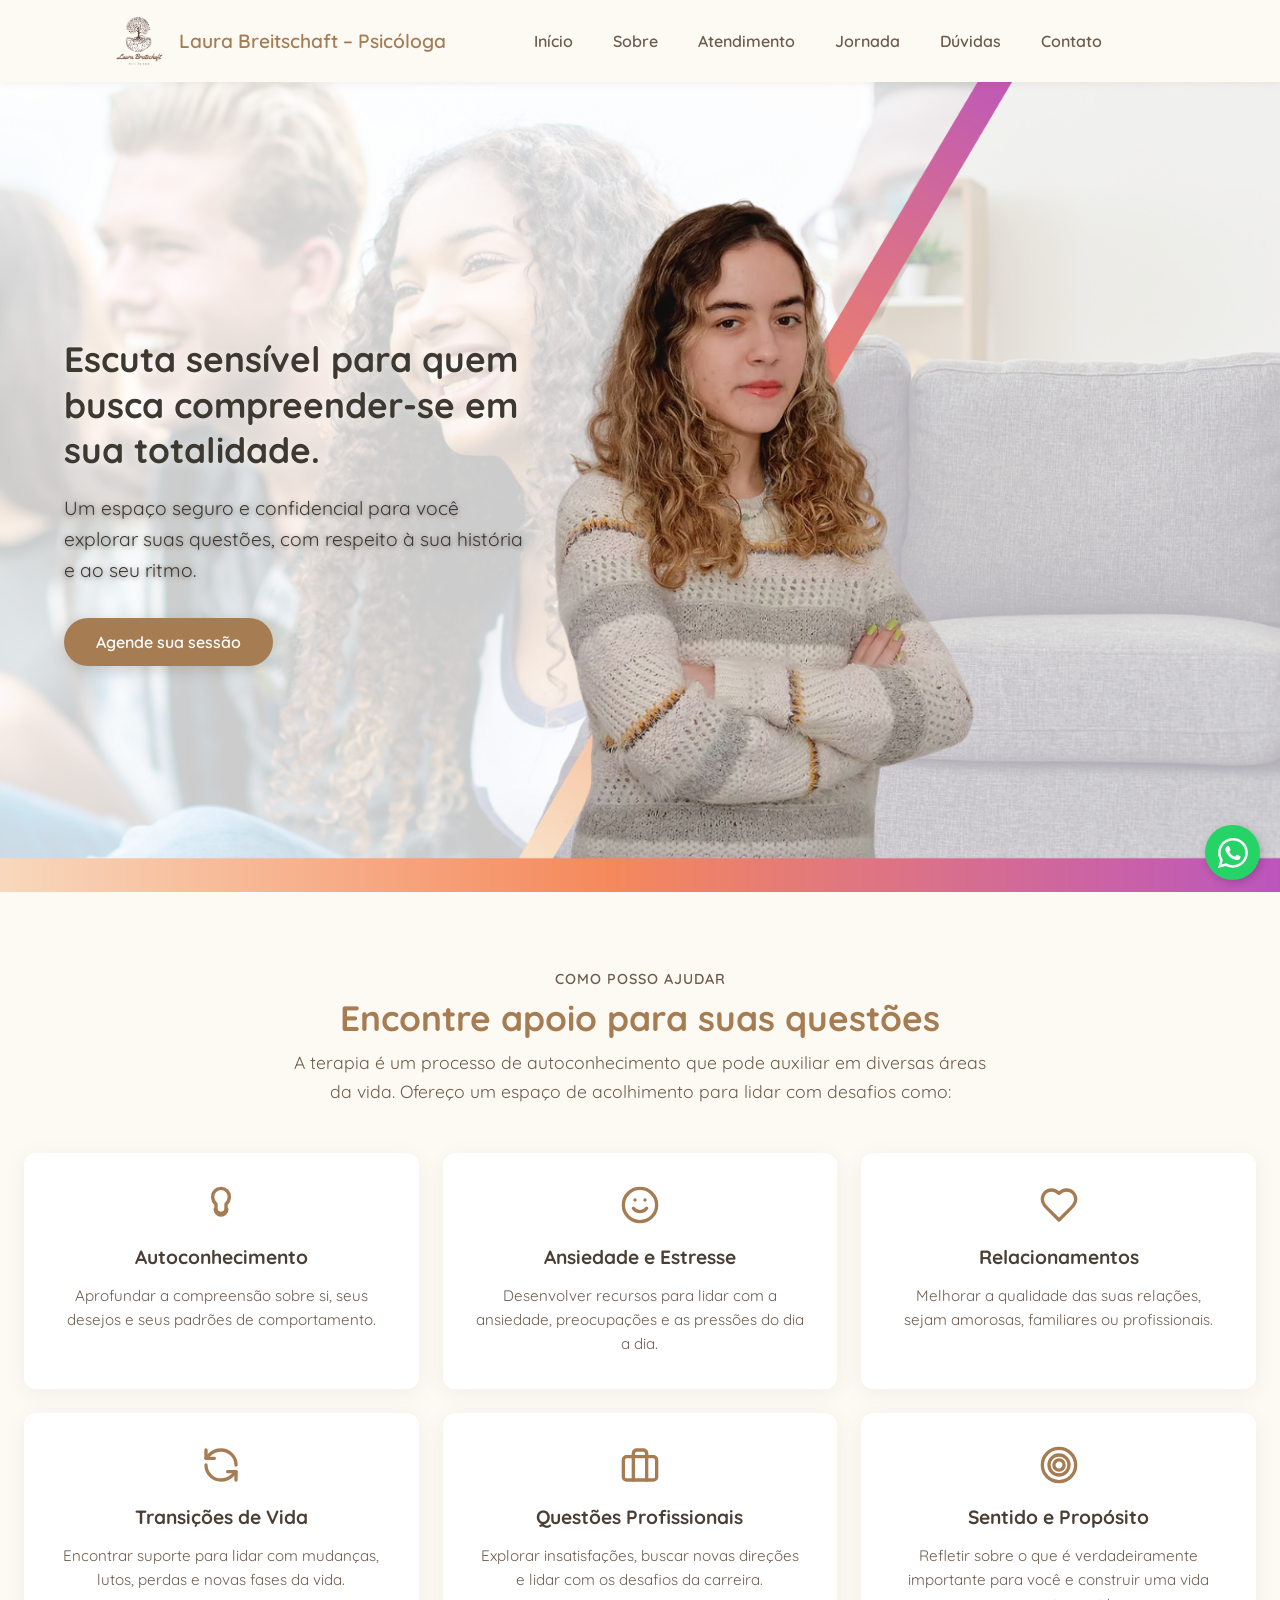
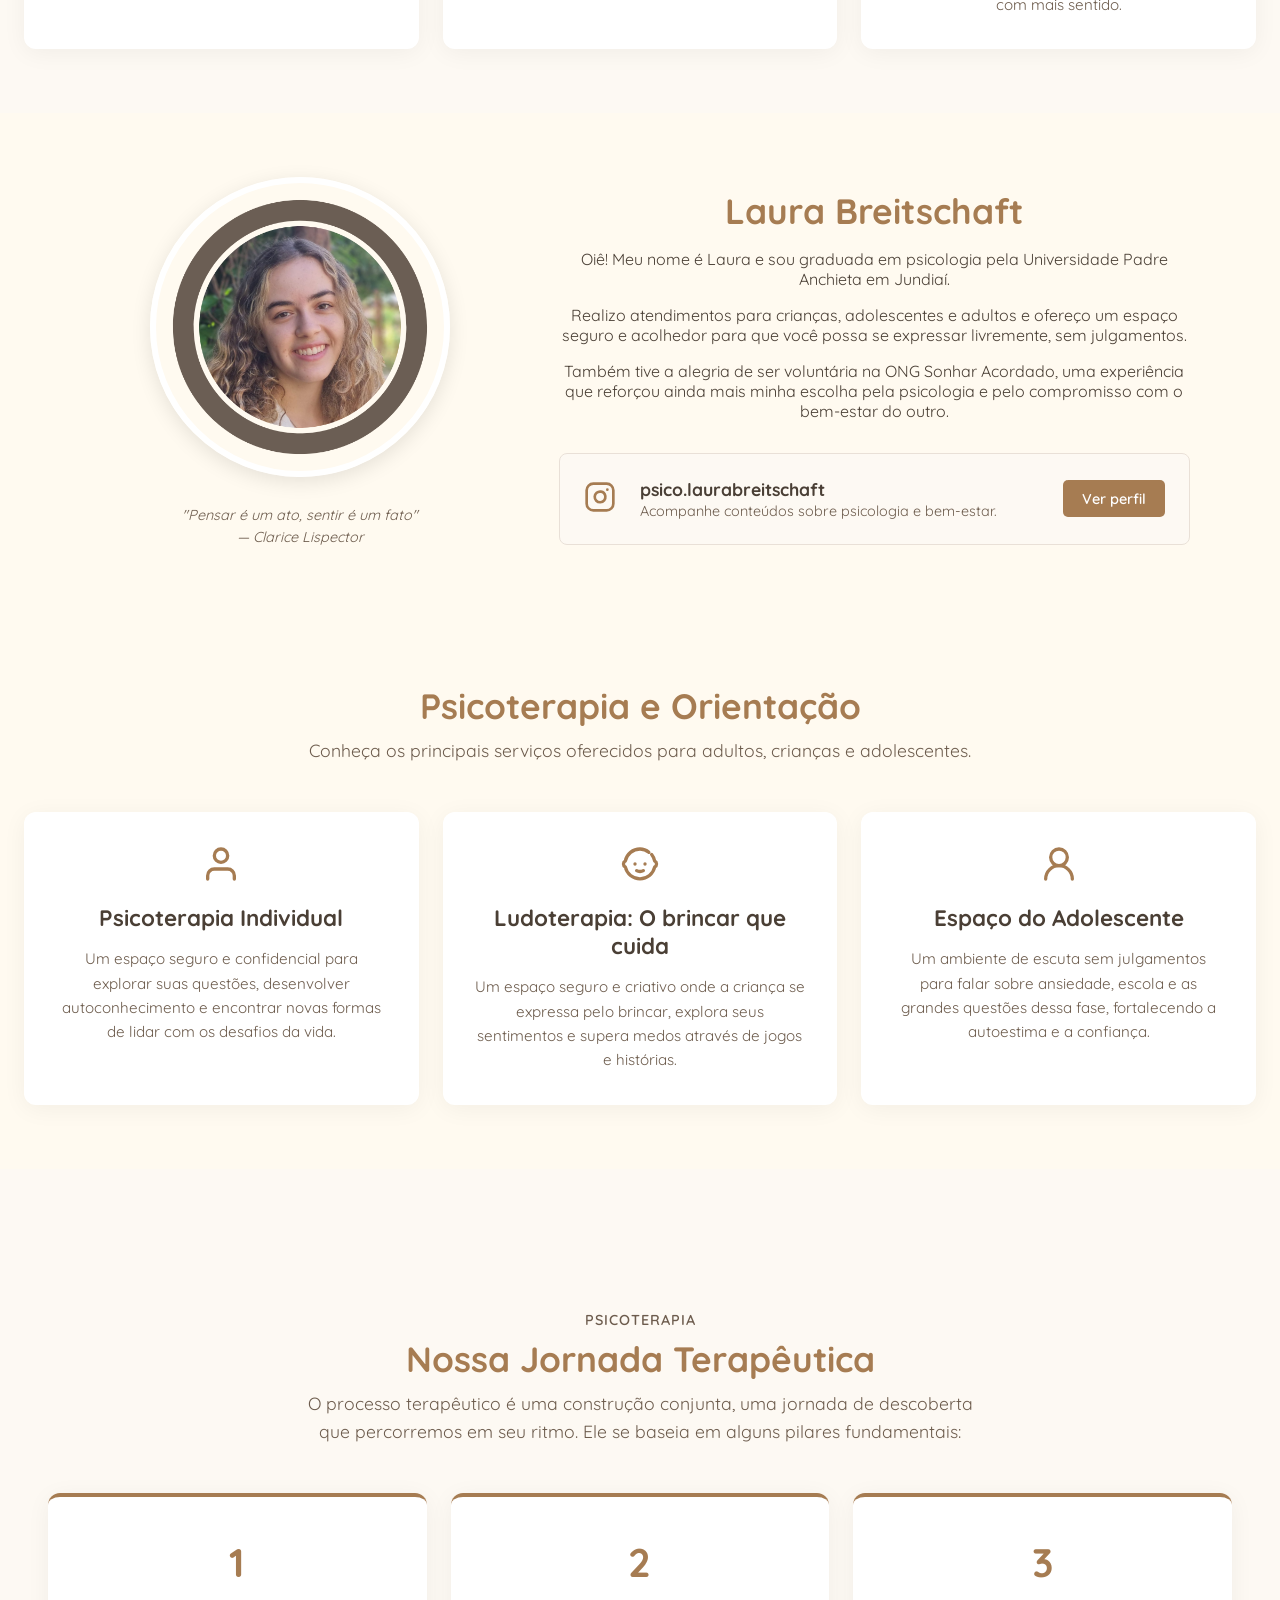
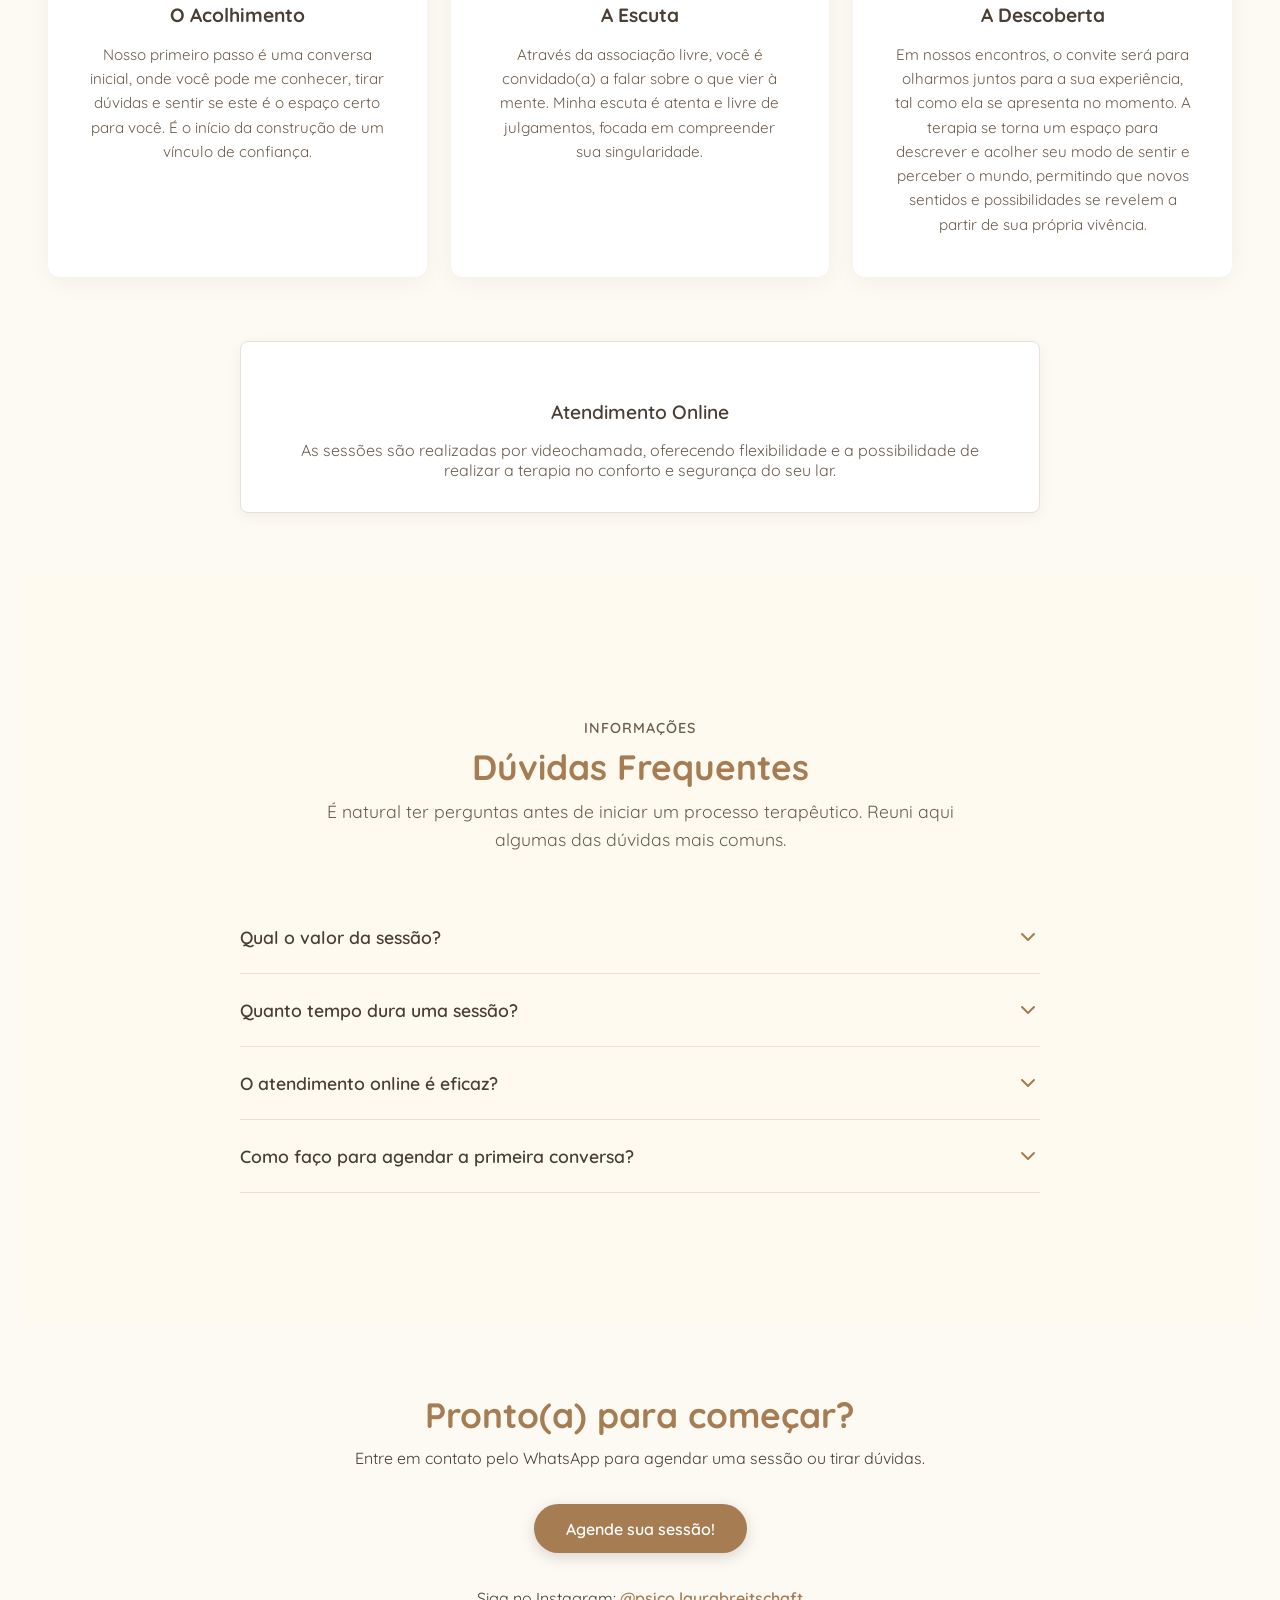
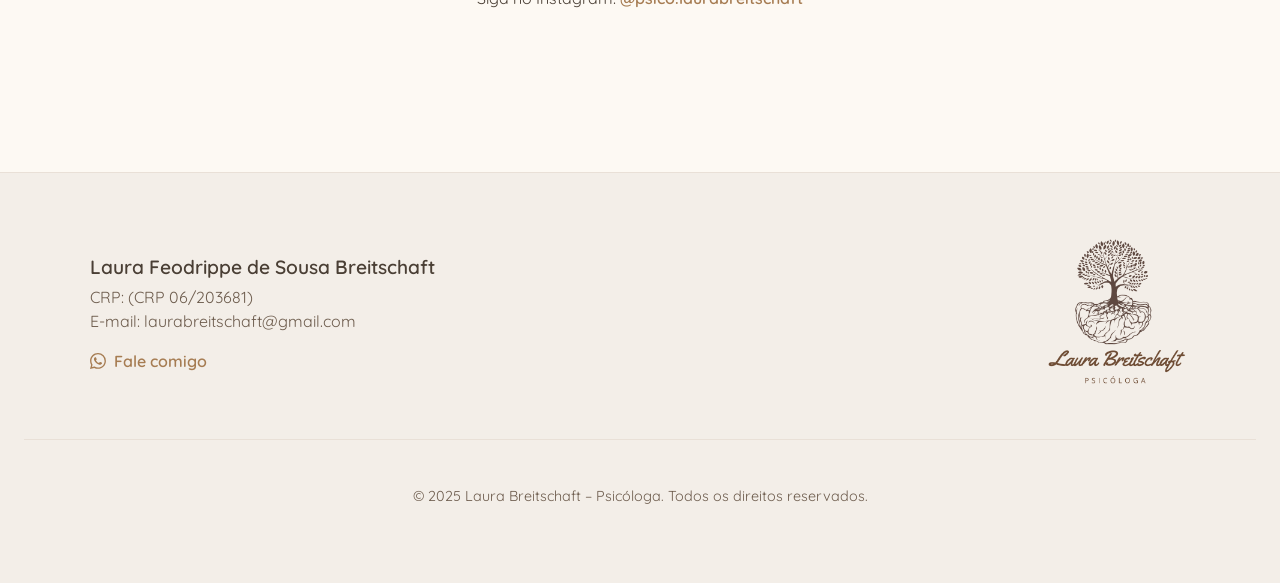
==== index.html @ ac271dca "Update index.html" ====
<!DOCTYPE html>
<html lang="pt-BR">
<head>
    <meta charset="UTF-8" />
    <meta name="viewport" content="width=device-width, initial-scale=1.0" />
    <title>Laura Breitschaft - Psicóloga</title>
    <link rel="stylesheet" href="style.css" />
    <link href="https://fonts.googleapis.com/css2?family=Quicksand:wght@400;600&display=swap" rel="stylesheet">
    <link href="https://unpkg.com/aos@2.3.1/dist/aos.css" rel="stylesheet">
    <meta name="description" content="Psicóloga Laura Breitschaft. Psicoterapia online com abordagem fenomenológica para autoconhecimento, ansiedade e relacionamentos. Agende sua sessão.">
    <title>Laura Breitschaft - Psicóloga</title>
    </head>
</head>
<body>
<header>
    <nav class="navbar">
        <a href="#inicio" class="logo">
            <img src="img/logo-rodape.png" alt="Logo Laura Breitschaft Psicóloga">
            <span>Laura Breitschaft – Psicóloga</span>
        </a>
        
        <ul class="nav-links">
            <li><a href="#inicio">Início</a></li>
            <li><a href="#sobre">Sobre</a></li>
            <li><a href="#atendimento">Atendimento</a></li>
            <li><a href="#jornada">Jornada</a></li>
            <li><a href="#faq">Dúvidas</a></li>
            <li><a href="#contato">Contato</a></li>
        </ul>

        <button class="menu-hamburger">
            <span></span>
            <span></span>
            <span></span>
        </button>
    </nav>
</header>

    <main>
 <section id="inicio" class="hero">
    <div class="hero-image-container">
        <div class="hero-image-background">
            <img src="img/back.png" alt="Sombra da foto de Laura Breitschaft">
        </div>
        <div class="hero-image-foreground">
            <img src="img/lauram.png" alt="Foto de perfil de Laura Breitschaft, psicóloga">
        </div>
    </div>

    <div class="hero-content">
    <h1 data-aos="fade-up" data-aos-delay="300">Escuta sensível para quem busca compreender-se em sua totalidade.</h1>
    <p data-aos="fade-up" data-aos-delay="500">Um espaço seguro e confidencial para você explorar suas questões, com respeito à sua história e ao seu ritmo.</p>
    <a href="https://wa.me/5511948906433" target="_blank" class="btn-whatsapp" data-aos="fade-up" data-aos-delay="700">Agende sua sessão</a>
</div>
</section>



      

        <section id="ajuda" class="ajuda-section">
    <div class="servicos-container">
        <div class="section-header">
            <h3 class="jornada-pre-titulo">COMO POSSO AJUDAR</h3>
            <h2 class="section-headline">Encontre apoio para suas questões</h2>
            <p class="section-subtitle">A terapia é um processo de autoconhecimento que pode auxiliar em diversas áreas da vida. Ofereço um espaço de acolhimento para lidar com desafios como:</p>
        </div>

        <div class="ajuda-grid">
            <div class="ajuda-card" data-aos="fade-up" data-aos-delay="100">
                <div class="card-icon">
                    <svg xmlns="http://www.w3.org/2000/svg" width="24" height="24" viewBox="0 0 24 24" fill="none" stroke="currentColor" stroke-width="2" stroke-linecap="round" stroke-linejoin="round"><path d="M12 2a5 5 0 0 0-5 5c0 1.8.8 3.4 2 4.4V14a3 3 0 0 0 6 0v-2.6c1.2-1 2-2.6 2-4.4a5 5 0 0 0-5-5z"/><path d="M8.5 14.5a3.5 3.5 0 0 0 7 0"/></svg>
                </div>
                <h3>Autoconhecimento</h3>
                <p>Aprofundar a compreensão sobre si, seus desejos e seus padrões de comportamento.</p>
            </div>

            <div class="ajuda-card" data-aos="fade-up" data-aos-delay="200">
                <div class="card-icon">
                     <svg xmlns="http://www.w3.org/2000/svg" width="24" height="24" viewBox="0 0 24 24" fill="none" stroke="currentColor" stroke-width="2" stroke-linecap="round" stroke-linejoin="round"><circle cx="12" cy="12" r="10"/><path d="M8 14s1.5 2 4 2 4-2 4-2"/><path d="M9 9h.01"/><path d="M15 9h.01"/></svg>
                </div>
                <h3>Ansiedade e Estresse</h3>
                <p>Desenvolver recursos para lidar com a ansiedade, preocupações e as pressões do dia a dia.</p>
            </div>

            <div class="ajuda-card" data-aos="fade-up" data-aos-delay="300">
                <div class="card-icon">
                     <svg xmlns="http://www.w3.org/2000/svg" width="24" height="24" viewBox="0 0 24 24" fill="none" stroke="currentColor" stroke-width="2" stroke-linecap="round" stroke-linejoin="round"><path d="M19 14c1.49-1.46 3-3.21 3-5.5A5.5 5.5 0 0 0 16.5 3c-1.76 0-3 .5-4.5 2-1.5-1.5-2.74-2-4.5-2A5.5 5.5 0 0 0 2 8.5c0 2.3 1.5 4.05 3 5.5l7 7Z"/></svg>
                </div>
                <h3>Relacionamentos</h3>
                <p>Melhorar a qualidade das suas relações, sejam amorosas, familiares ou profissionais.</p>
            </div>

            <div class="ajuda-card" data-aos="fade-up" data-aos-delay="300">
                <div class="card-icon">
                    <svg xmlns="http://www.w3.org/2000/svg" width="24" height="24" viewBox="0 0 24 24" fill="none" stroke="currentColor" stroke-width="2" stroke-linecap="round" stroke-linejoin="round"><path d="M21 12a9 9 0 0 0-9-9 9.75 9.75 0 0 0-6.74 2.74L3 8"/><path d="M3 3v5h5"/><path d="M3 12a9 9 0 0 0 9 9 9.75 9.75 0 0 0 6.74-2.74L21 16"/><path d="M21 21v-5h-5"/></svg>
                </div>
                <h3>Transições de Vida</h3>
                <p>Encontrar suporte para lidar com mudanças, lutos, perdas e novas fases da vida.</p>
            </div>

            <div class="ajuda-card" data-aos="fade-up" data-aos-delay="300">
                <div class="card-icon">
                     <svg xmlns="http://www.w3.org/2000/svg" width="24" height="24" viewBox="0 0 24 24" fill="none" stroke="currentColor" stroke-width="2" stroke-linecap="round" stroke-linejoin="round"><rect x="2" y="7" width="20" height="14" rx="2" ry="2"/><path d="M16 21V5a2 2 0 0 0-2-2h-4a2 2 0 0 0-2 2v16"/></svg>
                </div>
                <h3>Questões Profissionais</h3>
                <p>Explorar insatisfações, buscar novas direções e lidar com os desafios da carreira.</p>
            </div>

            <div class="ajuda-card" data-aos="fade-up" data-aos-delay="300">
                <div class="card-icon">
                     <svg xmlns="http://www.w3.org/2000/svg" width="24" height="24" viewBox="0 0 24 24" fill="none" stroke="currentColor" stroke-width="2" stroke-linecap="round" stroke-linejoin="round"><path d="M9.88 9.88a3 3 0 1 0 4.24 4.24"/><path d="M14.12 14.12a3 3 0 1 0-4.24-4.24"/><path d="M12 18a6 6 0 1 0 0-12 6 6 0 0 0 0 12z"/><path d="M12 22A10 10 0 1 0 12 2a10 10 0 0 0 0 20z"/></svg>
                </div>
                <h3>Sentido e Propósito</h3>
                <p>Refletir sobre o que é verdadeiramente importante para você e construir uma vida com mais sentido.</p>
            </div>
        </div>
    </div>
</section>

        <section id="sobre" class="sobre-section">
            <div class="sobre-container" data-aos="fade-right">
                <div class="sobre-imagem">
                    <figure>
                        <img src="img/sobre.png" alt="Foto de perfil de Laura Breitschaft, psicóloga">
                        <figcaption>"Pensar é um ato, sentir é um fato"<br>— Clarice Lispector</figcaption>
                    </figure>
                </div>
                <div class="sobre-texto" data-aos="fade-left">
                    <h2 >Laura Breitschaft</h2>
                    <p>Oiê! Meu nome é Laura e sou graduada em psicologia pela Universidade Padre Anchieta em Jundiaí.</p>
                    <p>Realizo atendimentos para crianças, adolescentes e adultos e ofereço um espaço seguro e acolhedor para que você possa se expressar livremente, sem julgamentos.</p>
                    <p>Também tive a alegria de ser voluntária na ONG Sonhar Acordado, uma experiência que reforçou ainda mais minha escolha pela psicologia e pelo compromisso com o bem-estar do outro.</p>
                    <div class="instagram-box">
                        <div class="instagram-icon">
                            <svg xmlns="http://www.w3.org/2000/svg" width="32" height="32" viewBox="0 0 24 24" fill="none" stroke="currentColor" stroke-width="2" stroke-linecap="round" stroke-linejoin="round"><rect x="2" y="2" width="20" height="20" rx="5" ry="5"></rect><path d="M16 11.37A4 4 0 1 1 12.63 8 4 4 0 0 1 16 11.37z"></path><line x1="17.5" y1="6.5" x2="17.51" y2="6.5"></line></svg>
                        </div>
                        <div class="instagram-content">
                            <strong>psico.laurabreitschaft</strong>
                            <span>Acompanhe conteúdos sobre psicologia e bem-estar.</span>
                        </div>
                        <a href="https://www.instagram.com/psico.laurabreitschaft/" target="_blank" class="instagram-button">Ver perfil</a>
                    </div>
                </div>
            </div>
        </section>

  <section id="atendimento" class="servicos-section">
            <div class="servicos-container">
                <div class="section-header">
                    <h2>Psicoterapia e Orientação</h2>
                    <p class="section-subtitle">Conheça os principais serviços oferecidos para adultos, crianças e adolescentes.</p>
                </div>
                <div class="servicos-grid">
                    <div class="servico-card" data-aos="fade-up" data-aos-delay="300">
                        <div class="card-icon" data-aos="fade-up" data-aos-delay="100"><svg xmlns="http://www.w3.org/2000/svg" width="24" height="24" viewBox="0 0 24 24" fill="none" stroke="currentColor" stroke-width="2" stroke-linecap="round" stroke-linejoin="round"><path d="M20 21v-2a4 4 0 0 0-4-4H8a4 4 0 0 0-4 4v2"></path><circle cx="12" cy="7" r="4"></circle></svg></div>
                        <h3>Psicoterapia Individual</h3>
                        <p>Um espaço seguro e confidencial para explorar suas questões, desenvolver autoconhecimento e encontrar novas formas de lidar com os desafios da vida.</p>
                    </div>
                    <div class="servico-card" data-aos="fade-up" data-aos-delay="300">
                        <div class="card-icon" data-aos="fade-up" data-aos-delay="100"><svg xmlns="http://www.w3.org/2000/svg" width="24" height="24" viewBox="0 0 24 24" fill="none" stroke="currentColor" stroke-width="2" stroke-linecap="round" stroke-linejoin="round"><path d="M9 12h.01"/><path d="M15 12h.01"/><path d="M10 16c.5.3 1.2.5 2 .5s1.5-.2 2-.5"/><path d="M19 6.3a9 9 0 0 1 1.8 3.9 2 2 0 0 1 0 3.6 9 9 0 0 1-17.6 0 2 2 0 0 1 0-3.6A9 9 0 0 1 12 3c2 0 3.8.7 5.3 2"/></svg></div>
                        <h3>Ludoterapia: O brincar que cuida</h3>
                        <p>Um espaço seguro e criativo onde a criança se expressa pelo brincar, explora seus sentimentos e supera medos através de jogos e histórias.</p>
                    </div>
                    <div class="servico-card" data-aos="fade-up" data-aos-delay="300">
                        <div class="card-icon" data-aos="fade-up" data-aos-delay="100"><svg xmlns="http://www.w3.org/2000/svg" width="24" height="24" viewBox="0 0 24 24" fill="none" stroke="currentColor" stroke-width="2" stroke-linecap="round" stroke-linejoin="round"><circle cx="12" cy="8" r="5"/><path d="M20 21a8 8 0 0 0-16 0"/></svg></div>
                        <h3>Espaço do Adolescente</h3>
                        <p>Um ambiente de escuta sem julgamentos para falar sobre ansiedade, escola e as grandes questões dessa fase, fortalecendo a autoestima e a confiança.</p>
                    </div>
                </div>
            </div>
        </section>

        <section id="jornada" class="jornada-section">
            <div class="servicos-container">
                <div class="section-header">
                    <h3 class="jornada-pre-titulo">PSICOTERAPIA</h3>
                    <h2 class="section-headline">Nossa Jornada Terapêutica</h2>
                    <p class="section-subtitle">O processo terapêutico é uma construção conjunta, uma jornada de descoberta que percorremos em seu ritmo. Ele se baseia em alguns pilares fundamentais:</p>
                </div>
                <div class="jornada-grid">
                    <div class="jornada-card" data-aos="fade-up" data-aos-delay="300">
                        <div class="jornada-numero" data-aos="fade-up" data-aos-delay="300">1</div>
                        <h3>O Acolhimento</h3>
                        <p>Nosso primeiro passo é uma conversa inicial, onde você pode me conhecer, tirar dúvidas e sentir se este é o espaço certo para você. É o início da construção de um vínculo de confiança.</p>
                    </div>
                    <div class="jornada-card" data-aos="fade-up" data-aos-delay="300">
                        <div class="jornada-numero" data-aos="fade-up" data-aos-delay="300">2</div>
                        <h3>A Escuta</h3>
                        <p>Através da associação livre, você é convidado(a) a falar sobre o que vier à mente. Minha escuta é atenta e livre de julgamentos, focada em compreender sua singularidade.</p>
                    </div>
                    <div class="jornada-card" data-aos="fade-up" data-aos-delay="300">
                        <div class="jornada-numero" data-aos="fade-up" data-aos-delay="300">3</div>
                        <h3>A Descoberta</h3>
                        <p>Em nossos encontros, o convite será para olharmos juntos para a sua experiência, tal como ela se apresenta no momento. A terapia se torna um espaço para descrever e acolher seu modo de sentir e perceber o mundo, permitindo que novos sentidos e possibilidades se revelem a partir de sua própria vivência.</p>
                    </div>
                </div>
                <div class="atendimento-online-box" data-aos="fade-up" data-aos-delay="300">
                    <h4>Atendimento Online</h4>
                    <p>As sessões são realizadas por videochamada, oferecendo flexibilidade e a possibilidade de realizar a terapia no conforto e segurança do seu lar.</p>
                </div>
            </div>

        <section id="faq" class="faq-section">
    <div class="servicos-container">
        <div class="section-header">
            <h3 class="jornada-pre-titulo">INFORMAÇÕES</h3>
            <h2 class="section-headline">Dúvidas Frequentes</h2>
            <p class="section-subtitle">É natural ter perguntas antes de iniciar um processo terapêutico. Reuni aqui algumas das dúvidas mais comuns.</p>
        </div>

        <div class="faq-container">
            <div class="faq-item">
                <button class="faq-question">
                    <span>Qual o valor da sessão?</span>
                    <svg class="faq-arrow" xmlns="http://www.w3.org/2000/svg" width="24" height="24" viewBox="0 0 24 24" fill="none" stroke="currentColor" stroke-width="2" stroke-linecap="round" stroke-linejoin="round"><polyline points="6 9 12 15 18 9"></polyline></svg>
                </button>
                <div class="faq-answer">
                    <p>O valor da sessão é informado durante nosso primeiro contato. Entre em contato para que eu possa entender sua necessidade e passar todas as informações detalhadas.</p>
                </div>
            </div>

            <div class="faq-item">
                <button class="faq-question">
                    <span>Quanto tempo dura uma sessão?</span>
                    <svg class="faq-arrow" xmlns="http://www.w3.org/2000/svg" width="24" height="24" viewBox="0 0 24 24" fill="none" stroke="currentColor" stroke-width="2" stroke-linecap="round" stroke-linejoin="round"><polyline points="6 9 12 15 18 9"></polyline></svg>
                </button>
                <div class="faq-answer">
                    <p>Cada sessão tem a duração de 50 minutos e, geralmente, ocorrem uma vez por semana em dia e horário a serem combinados previamente.</p>
                </div>
            </div>

            <div class="faq-item">
                <button class="faq-question">
                    <span>O atendimento online é eficaz?</span>
                    <svg class="faq-arrow" xmlns="http://www.w3.org/2000/svg" width="24" height="24" viewBox="0 0 24 24" fill="none" stroke="currentColor" stroke-width="2" stroke-linecap="round" stroke-linejoin="round"><polyline points="6 9 12 15 18 9"></polyline></svg>
                </button>
                <div class="faq-answer">
                    <p>Sim! Diversos estudos e a prática clínica demonstram que a terapia online tem a mesma eficácia da terapia presencial, oferecendo a mesma qualidade de acolhimento e profundidade no tratamento, com o benefício da flexibilidade e conforto.</p>
                </div>
            </div>

            <div class="faq-item">
                <button class="faq-question">
                    <span>Como faço para agendar a primeira conversa?</span>
                    <svg class="faq-arrow" xmlns="http://www.w3.org/2000/svg" width="24" height="24" viewBox="0 0 24 24" fill="none" stroke="currentColor" stroke-width="2" stroke-linecap="round" stroke-linejoin="round"><polyline points="6 9 12 15 18 9"></polyline></svg>
                </button>
                <div class="faq-answer">
                    <p>Você pode me enviar uma mensagem pelo WhatsApp clicando em qualquer um dos botões de agendamento espalhados pelo site. Será um prazer conversar com você!</p>
                </div>
            </div>
        </div>
    </div>
</section>

        <section id="contato" class="contato-section">
            <h2>Pronto(a) para começar?</h2>
            <p>Entre em contato pelo WhatsApp para agendar uma sessão ou tirar dúvidas.</p>
            <a class="btn-whatsapp" href="https://wa.me/5511948906433" target="_blank">Agende sua sessão!</a>
            <p class="social-link">Siga no Instagram: <a href="https://www.instagram.com/psico.laurabreitschaft/" target="_blank">@psico.laurabreitschaft</a></p>
        </section>
    </main>

    <footer>
    <div class="footer-container">
        <div class="footer-contato">
            <p class="footer-nome">Laura Feodrippe de Sousa Breitschaft</p>
            <p class="footer-info">CRP: (CRP 06/203681)</p>
            <p class="footer-info">E-mail: <a href="mailto:laurabreitschaft@gmail.com">laurabreitschaft@gmail.com</a></p>
            <a href="https://wa.me/5511948906433" target="_blank" class="footer-whatsapp" aria-label="Fale conosco pelo WhatsApp">
                <svg xmlns="http://www.w3.org/2000/svg" width="1em" height="1em" viewBox="0 0 16 16" fill="currentColor">
    <path d="M13.601 2.326A7.854 7.854 0 0 0 7.994 0C3.627 0 .068 3.558.064 7.926c0 1.399.366 2.76 1.057 3.965L0 16l4.204-1.102a7.933 7.933 0 0 0 3.79.965h.004c4.368 0 7.926-3.558 7.93-7.93A7.898 7.898 0 0 0 13.6 2.326zM7.994 14.521a6.573 6.573 0 0 1-3.356-.92l-.24-.144-2.494.654.666-2.433-.156-.251a6.56 6.56 0 0 1-1.007-3.505c0-3.626 2.957-6.584 6.591-6.584a6.56 6.56 0 0 1 4.66 1.931 6.557 6.557 0 0 1 1.928 4.66c-.004 3.639-2.961 6.592-6.592 6.592zm3.615-4.934c-.197-.099-1.17-.578-1.353-.646-.182-.068-.315-.099-.445.099-.133.197-.513.646-.627.775-.114.133-.232.148-.43.05-.197-.1-.836-.308-1.592-.985-.59-.525-.985-1.175-1.103-1.372-.114-.198-.011-.304.088-.403.087-.088.197-.232.296-.346.1-.114.133-.198.198-.33.065-.134.034-.248-.015-.347-.05-.099-.445-1.076-.612-1.47-.16-.389-.323-.335-.445-.34-.114-.007-.247-.007-.38-.007a.729.729 0 0 0-.529.247c-.182.198-.691.677-.691 1.654 0 .977.71 1.916.81 2.049.098.133 1.394 2.132 3.383 2.992.47.205.84.326 1.129.418.475.152.904.129 1.246.08.38-.058 1.171-.48 1.338-.943.164-.464.164-.86.114-.943-.049-.084-.182-.133-.38-.232z"/>
</svg>
                <span>Fale comigo</span>
            </a>
        </div>
        <div class="footer-logo">
            <img src="img/logo-rodape.png" alt="Logo Laura Breitschaft Psicóloga">
        </div>
    </div>
    <div class="footer-copy">
        <p>&copy; 2025 Laura Breitschaft – Psicóloga. Todos os direitos reservados.</p>
    </div>
</footer>

    <a href="https://wa.me/5511948906433" class="whatsapp-float" target="_blank" aria-label="Fale conosco pelo WhatsApp">
         <svg xmlns="http://www.w3.org/2000/svg" width="1em" height="1em" viewBox="0 0 16 16" fill="currentColor">
    <path d="M13.601 2.326A7.854 7.854 0 0 0 7.994 0C3.627 0 .068 3.558.064 7.926c0 1.399.366 2.76 1.057 3.965L0 16l4.204-1.102a7.933 7.933 0 0 0 3.79.965h.004c4.368 0 7.926-3.558 7.93-7.93A7.898 7.898 0 0 0 13.6 2.326zM7.994 14.521a6.573 6.573 0 0 1-3.356-.92l-.24-.144-2.494.654.666-2.433-.156-.251a6.56 6.56 0 0 1-1.007-3.505c0-3.626 2.957-6.584 6.591-6.584a6.56 6.56 0 0 1 4.66 1.931 6.557 6.557 0 0 1 1.928 4.66c-.004 3.639-2.961 6.592-6.592 6.592zm3.615-4.934c-.197-.099-1.17-.578-1.353-.646-.182-.068-.315-.099-.445.099-.133.197-.513.646-.627.775-.114.133-.232.148-.43.05-.197-.1-.836-.308-1.592-.985-.59-.525-.985-1.175-1.103-1.372-.114-.198-.011-.304.088-.403.087-.088.197-.232.296-.346.1-.114.133-.198.198-.33.065-.134.034-.248-.015-.347-.05-.099-.445-1.076-.612-1.47-.16-.389-.323-.335-.445-.34-.114-.007-.247-.007-.38-.007a.729.729 0 0 0-.529.247c-.182.198-.691.677-.691 1.654 0 .977.71 1.916.81 2.049.098.133 1.394 2.132 3.383 2.992.47.205.84.326 1.129.418.475.152.904.129 1.246.08.38-.058 1.171-.48 1.338-.943.164-.464.164-.86.114-.943-.049-.084-.182-.133-.38-.232z"/>
</svg>
    </a>

    <a href="#inicio" id="back-to-top-btn" aria-label="Voltar ao topo">
    <svg xmlns="http://www.w3.org/2000/svg" width="24" height="24" viewBox="0 0 24 24" fill="none" stroke="currentColor" stroke-width="2" stroke-linecap="round" stroke-linejoin="round"><path d="m18 15-6-6-6 6"/></svg>
</a>

    <script src="https://unpkg.com/aos@2.3.1/dist/aos.js"></script>
    <script src="gsap.min.js"></script>
    <script src="script.js"></script>
</body>
</html>
</html>
---- style.css ----
/* style.css - Versão Refeita com Mobile-First */

/* --- Variáveis de Cor e Configurações Globais --- */
:root {
    --cor-fundo: #fdf9f3;
    --cor-texto-principal: #4a3f35;
    --cor-destaque: #a67c52;
    --cor-destaque-hover: #bf9a6a;
    --cor-texto-secundario: #6d5c4d;
    --cor-fundo-claro: #fffaf0;
    --fonte-principal: 'Quicksand', sans-serif;
}

/* --- Estilos Globais e Mobile-First --- */
html {
    scroll-behavior: smooth;
}

body {
    margin: 0;
    font-family: var(--fonte-principal);
    background-color: var(--cor-fundo);
    color: var(--cor-texto-principal);
    width: 100%;
    box-sizing: border-box;
}

body.no-scroll {
    overflow: hidden;
}

* {
    box-sizing: inherit;
}

main {
    display: block;
}

/* --- Cabeçalho e Navegação (Mobile-First) --- */
header {
    background-color: rgba(253, 249, 243, 0.9);
    backdrop-filter: blur(5px);
    box-shadow: 0 2px 8px rgba(0, 0, 0, 0.05);
    position: sticky;
    top: 0;
    z-index: 1000;
    width: 100%;
}

.navbar {
    max-width: 1100px;
    margin: auto;
    padding: 1rem 1.5rem;
    display: flex;
    align-items: center;
    justify-content: space-between;
}

.logo {
    display: flex;
    align-items: center;
    gap: 15px;
    text-decoration: none;
    z-index: 1100; /* Para ficar acima do menu overlay */
}

.logo img {
    height: 40px;
    width: auto;
}

.logo span {
    font-size: 1rem;
    font-weight: 600;
    color: var(--cor-destaque);
}

.menu-hamburger {
    display: flex;
    flex-direction: column;
    justify-content: space-around;
    width: 2rem;
    height: 2rem;
    background: transparent;
    border: none;
    cursor: pointer;
    padding: 0;
    z-index: 1100;
}

.menu-hamburger span {
    width: 2rem;
    height: 3px;
    background: var(--cor-texto-principal);
    border-radius: 10px;
    transition: all 0.3s linear;
    position: relative;
    transform-origin: 1px;
}

/* Animação do Hambúrguer para 'X' */
.menu-hamburger.active span:nth-child(1) {
    transform: rotate(45deg);
}
.menu-hamburger.active span:nth-child(2) {
    opacity: 0;
    transform: translateX(20px);
}
.menu-hamburger.active span:nth-child(3) {
    transform: rotate(-45deg);
}

.nav-links {
    list-style: none;
    padding: 1.5rem 0;
    margin: 0;
    position: absolute;
    top: 100%; /* Posiciona o menu exatamente abaixo do cabeçalho */
    left: 0;
    width: 100%;
    background-color: var(--cor-fundo);
    box-shadow: 0 8px 16px rgba(0, 0, 0, 0.07);
    border-top: 1px solid #e9e0d7;
    
    display: flex;
    flex-direction: column;
    align-items: center;
    gap: 1.5rem;

    /* Controle de visibilidade e animação */
    opacity: 0;
    visibility: hidden;
    transform: translateY(-15px);
    transition: opacity 0.3s ease, transform 0.3s ease, visibility 0s 0.3s;
    z-index: 1000;
}

/* --- Estilo do Menu Ativo (Quando o Hambúrguer é Clicado) --- */
.nav-links.active {
    opacity: 1;
    visibility: visible;
    transform: translateY(0);
    transition: opacity 0.3s ease, transform 0.3s ease, visibility 0s 0s;
}

.nav-links a {
    text-decoration: none;
    color: var(--cor-texto-secundario);
    font-weight: 600;
    font-size: 1.2rem;
    transition: color 0.3s ease;
}

.nav-links a:hover {
    color: var(--cor-destaque);
}

/* --- Botões --- */
.btn-whatsapp {
    display: inline-block;
    background-color: var(--cor-destaque);
    color: white !important; /* !important para sobrescrever outros estilos de link */
    padding: .9rem 2rem;
    border-radius: 50px;
    text-decoration: none;
    font-weight: 600;
    transition: all .3s ease;
    box-shadow: 0 4px 15px rgba(0, 0, 0, 0.15);
    border: none;
    cursor: pointer;
}

.btn-whatsapp:hover {
    background-color: var(--cor-destaque-hover);
    transform: translateY(-3px);
    box-shadow: 0 6px 20px rgba(0, 0, 0, 0.2);
}

/* --- Seção Hero (#inicio) --- */
/* COLE ESTAS NOVAS REGRAS NO SEU CSS, DEPOIS DA REGRA .btn-whatsapp:hover */

/* --- Seção Hero (#inicio) - VERSÃO MOBILE REFEITA --- */
/* COLE ESTAS NOVAS REGRAS NO LUGAR DOS ESTILOS ANTERIORES DA SEÇÃO HERO */

/* --- Seção Hero (#inicio) - VERSÃO COM EFEITO DUPLO --- */
.hero {
    display: flex;
    flex-direction: column;
    align-items: center;
    justify-content: center;
    text-align: center;
    min-height: 95vh;
    padding: 3rem 1.5rem;
    background-color: var(--cor-fundo-claro);
    overflow: hidden; /* Evita que a linha diagonal crie barras de rolagem */
}

.hero-image-container {
    position: relative; /* Essencial para o posicionamento das imagens */
    width: 280px;
    height: 320px;
    margin-bottom: 2.5rem;
    display: flex;
    justify-content: center;
    align-items: center;
}

/* Linha Diagonal (Elemento Gráfico) */
.hero-image-container::after {
    content: '';
    position: absolute;
    right: -50px;
    top: 20px;
    width: 2px;
    height: 350px;
    background: linear-gradient(180deg, var(--cor-destaque), #e8c9a8);
    transform: rotate(35deg);
    z-index: 1;
}

.hero-image-background {
    position: absolute;
    top: 0;
    margin-left: -300px;
    border-radius: 15%;
    width: 100%;
    height: 100%;
}

.hero-image-background img {
    width: auto;
    height: 100%;
    object-fit: contain;
    opacity: 0.80;
        border-radius: 15%;
}

.hero-image-foreground {
    position: relative; /* Para ficar acima do fundo */
    z-index: 2;
    width: 300px;
    height: 280px;
}

.hero-image-foreground img {
    width: 100%;
    height: 100%;
    object-fit: cover;
}

.hero-content {
    max-width: 95%;
    position: relative;
    z-index: 3; /* Garante que o texto fique na frente de tudo */
}

.hero-content h1 {
    font-size: 1.8rem;
    line-height: 1.3;
    color: var(--cor-texto-principal);
    text-shadow: none;
    margin-bottom: 1rem;
}

.hero-content p {
    font-size: 1rem;
    color: var(--cor-texto-secundario);
    text-shadow: none;
    line-height: 1.6;
    margin-bottom: 2rem;
}

/* --- Estrutura Geral das Seções --- */
.servicos-container, .sobre-section, .contato-section, .faq-section, .jornada-section {
    padding: 4rem 1.5rem;
}

.section-header {
    text-align: center;
    margin-bottom: 3rem;
}

.section-headline, .section-header h2, .contato-section h2, .sobre-texto h2 {
    font-size: 1.9rem;
    color: var(--cor-destaque);
    margin: 0.5rem 0;
    text-align: center;
}

.section-subtitle {
    font-size: 1.1rem;
    color: var(--cor-texto-secundario);
    max-width: 700px;
    margin: 0.5rem auto 0;
    line-height: 1.6;
}

.jornada-pre-titulo {
    color: var(--cor-texto-secundario);
    font-size: 0.9rem;
    font-weight: 600;
    letter-spacing: 1px;
    text-transform: uppercase;
    margin-bottom: 0.5rem;
}

/* --- Seção Sobre --- */
.sobre-section {
    background-color: var(--cor-fundo-claro);
}

.sobre-container {
    max-width: 1100px;
    margin: 0 auto;
    display: flex;
    flex-direction: column; /* Padrão mobile */
    align-items: center;
    text-align: center;
    gap: 2.5rem;
}

.sobre-imagem {
    display: flex;
    flex-direction: column;
    align-items: center;
}

.sobre-imagem figure {
    margin: 0;
}

.sobre-imagem img {
    width: 280px;
    height: 280px;
    border-radius: 50%;
    object-fit: cover;
    border: 6px solid #fff;
    box-shadow: 0 5px 20px rgba(0, 0, 0, 0.1);
}

.sobre-imagem figcaption {
    text-align: center;
    font-style: italic;
    margin-top: 1.5rem;
    font-size: 0.9rem;
    color: var(--cor-texto-secundario);
    line-height: 1.5;
}

.sobre-texto p {
    text-align: center; /* Melhora legibilidade */
}

.instagram-box {
    background-color: var(--cor-fundo);
    border: 1px solid #e9e0d7;
    border-radius: 8px;
    padding: 1.5rem;
    margin-top: 2rem;
    display: flex;
    flex-direction: column; /* Padrão mobile */
    align-items: center;
    gap: 1rem;
    text-align: center;
    transition: box-shadow 0.3s ease;
}

.instagram-box:hover {
    box-shadow: 0 4px 15px rgba(0, 0, 0, 0.07);
}

.instagram-icon {
    color: var(--cor-destaque);
}

.instagram-content strong {
    display: block;
    font-size: 1.1rem;
}

.instagram-content span {
    font-size: 0.9rem;
    color: var(--cor-texto-secundario);
}

.instagram-button {
    background-color: var(--cor-destaque);
    color: white !important;
    padding: 0.6rem 1.2rem;
    border-radius: 5px;
    text-decoration: none;
    font-weight: 600;
    font-size: 0.9rem;
    white-space: nowrap;
    transition: background-color 0.3s ease;
}
.instagram-button:hover {
    background-color: var(--cor-destaque-hover);
}

/* --- Seções de Grid (Ajudar, Atendimento, Jornada) --- */
.ajuda-grid, .servicos-grid, .jornada-grid {
    display: grid;
    grid-template-columns: 1fr; /* Padrão mobile: uma coluna */
    gap: 1.5rem;
}

.ajuda-card, .servico-card, .jornada-card {
    background-color: #fff;
    padding: 2rem;
    border-radius: 12px;
    text-align: center;
    transition: transform 0.3s ease, box-shadow 0.3s ease;
    box-shadow: 0 4px 25px rgba(0, 0, 0, 0.05);
}

.ajuda-card:hover, .servico-card:hover, .jornada-card:hover {
    transform: translateY(-5px);
    box-shadow: 0 8px 30px rgba(0, 0, 0, 0.08);
}

.card-icon {
    color: var(--cor-destaque);
    margin-bottom: 1rem;
}

.card-icon svg {
    width: 40px;
    height: 40px;
}

.ajuda-card h3, .servico-card h3, .jornada-card h3 {
    font-size: 1.2rem;
    margin-top: 1rem;
    margin-bottom: 0.5rem;
}

.servico-card h3 {
    font-size: 1.4rem;
}

.ajuda-card p, .servico-card p, .jornada-card p {
    font-size: 0.95rem;
    line-height: 1.6;
    margin-bottom: 0;
    color: var(--cor-texto-secundario);
}

#atendimento {
    background-color: var(--cor-fundo-claro);
}

.jornada-card {
    border-top: 4px solid var(--cor-destaque);
    padding: 2.5rem;
}

.jornada-numero {
    font-size: 2.5rem;
    font-weight: 700;
    color: var(--cor-destaque);
    margin-bottom: 1rem;
}

.atendimento-online-box {
    max-width: 800px;
    margin: 4rem auto 0 auto;
    background-color: #fff;
    border: 1px solid #e9e0d7;
    border-radius: 8px;
    padding: 2rem;
    text-align: center;
    box-shadow: 0 4px 15px rgba(0,0,0,0.05);
}
.atendimento-online-box h4 {
    font-size: 1.2rem;
    font-weight: 600;
    margin-bottom: 0.5rem;
}
.atendimento-online-box p {
    margin-bottom: 0;
    color: var(--cor-texto-secundario);
}

/* --- Seção FAQ --- */
#faq {
    background-color: var(--cor-fundo-claro);
}

.faq-container {
    max-width: 800px;
    margin: 2rem auto 0 auto;
}

.faq-item {
    border-bottom: 1px solid #e9e0d7;
}

.faq-question {
    width: 100%;
    background: none;
    border: none;
    padding: 1.5rem 0;
    display: flex;
    justify-content: space-between;
    align-items: center;
    cursor: pointer;
    text-align: left;
    font-family: var(--fonte-principal);
}

.faq-question span {
    font-size: 1.1rem;
    font-weight: 600;
    color: var(--cor-texto-principal);
}

.faq-arrow {
    color: var(--cor-destaque);
    min-width: 24px;
    transition: transform 0.3s ease;
}

.faq-answer {
    max-height: 0;
    overflow: hidden;
    transition: max-height 0.4s ease-out, padding 0.4s ease;
}

.faq-answer p {
    padding: 0 1rem 1.5rem 0;
    color: var(--cor-texto-secundario);
    margin: 0;
    line-height: 1.7;
}

.faq-item.active .faq-arrow {
    transform: rotate(180deg);
}

/* --- Contato e Rodapé --- */
.contato-section {
    text-align: center;
}
.contato-section p {
    line-height: 1.7;
    max-width: 600px;
    margin: 0 auto 2rem auto;
}
.contato-section .social-link {
    margin-top: 2rem;
}
.contato-section .social-link a {
    color: var(--cor-destaque);
    font-weight: 600;
    text-decoration: none;
}
.contato-section .social-link a:hover {
    text-decoration: underline;
}

footer {
    padding: 4rem 1.5rem;
    background-color: #f3eee8;
    color: var(--cor-texto-secundario);
    border-top: 1px solid #e9e0d7;
    text-align: center; /* Padrão mobile */
}

.footer-container {
    max-width: 1100px;
    margin: 0 auto;
    display: flex;
    flex-direction: column; /* Padrão mobile */
    align-items: center;
    gap: 3rem;
}

.footer-logo {
    order: -1; /* Coloca o logo no topo no mobile */
}

.footer-logo img {
    max-width: 150px;
    height: auto;
}

.footer-nome {
    font-size: 1.2rem;
    font-weight: 600;
    color: var(--cor-texto-principal);
    margin: 0 0 0.5rem 0;
}

.footer-info {
    margin: 0.25rem 0;
}
.footer-info a {
    color: var(--cor-texto-secundario);
    text-decoration: none;
    transition: color 0.3s;
}
.footer-info a:hover {
    color: var(--cor-destaque);
}

.footer-whatsapp {
    display: inline-flex;
    align-items: center;
    gap: 0.5rem;
    margin-top: 1rem;
    color: var(--cor-destaque);
    text-decoration: none;
    font-weight: 600;
    transition: color 0.3s;
}
.footer-whatsapp:hover {
    color: var(--cor-destaque-hover);
}

.footer-copy {
    text-align: center;
    margin-top: 3rem;
    padding-top: 2rem;
    border-top: 1px solid #e9e0d7;
    font-size: 0.9rem;
}

/* --- Botão Flutuante WhatsApp --- */
.whatsapp-float {
    position: fixed;
    width: 55px;
    height: 55px;
    bottom: 20px;
    right: 20px;
    background-color: #25D366;
    color: #FFF;
    border-radius: 50%;
    box-shadow: 2px 2px 8px rgba(0, 0, 0, 0.2);
    z-index: 999;
    display: flex;
    align-items: center;
    justify-content: center;
    transition: transform 0.3s ease-in-out;
}
.whatsapp-float:hover {
    transform: scale(1.1);
}
.whatsapp-float svg {
    width: 30px;
    height: 30px;
}

/* ======================================================= */
/* === AJUSTES PARA TELAS MAIORES (TABLET E DESKTOP) === */
/* ======================================================= */

/* --- TABLETS (e telas maiores) --- */
@media (min-width: 768px) {
    .section-headline, .section-header h2, .contato-section h2, .sobre-texto h2 {
        font-size: 2.2rem;
    }

    /* Dentro de @media (min-width: 768px) ou @media (min-width: 992px),
   SUBSTITUA as regras da .hero e .hero-content por estas: */

.hero {
    /* Restaura o layout original para desktop */
    display: flex;
    flex-direction: row;
    justify-content: flex-start;
    text-align: left;
    min-height: 90vh;
    padding: 0; /* Reseta o padding */
    background: url('img/laura.png') no-repeat center center;
    background-size: cover;
    background-position: 70% 50%;
    background-attachment: fixed; /* Mantém o efeito parallax */
}

.hero-image-container {
    display: none; /* Esconde a nova estrutura de imagem no desktop */
}

.hero-content {
    max-width: 600px;
    padding: 0 5%;
    z-index: auto; /* Reseta o z-index */
}

.hero-content h1 {
    font-size: 2.2rem;
    color: #3D3830;
    text-shadow: 0 2px 10px rgba(255, 255, 255, 0.5);
}

.hero-content p {
    font-size: 1.2rem;
    color: #3D3830;
    text-shadow: 0 1px 5px rgba(56, 44, 44, 0.6);
}
    .ajuda-grid, .servicos-grid, .jornada-grid {
    grid-template-columns: repeat(3, 1fr);
}
    
    .sobre-container {
        flex-direction: row;
        text-align: left;
        gap: 3rem;
    }

    .sobre-imagem {
        flex: 1;
        max-width: 450px;
    }

    .sobre-imagem img {
        width: 300px;
        height: 300px;
    }

    .sobre-texto {
        flex: 1.5;
        text-align: left;
    }

    .instagram-box {
        flex-direction: row;
        text-align: left;
        gap: 1.5rem;
    }

    .instagram-content {
        flex-grow: 1;
    }

    .footer-container {
        flex-direction: row;
        justify-content: space-between;
        align-items: center;
        text-align: left;
        gap: 2rem;
    }

    .footer-logo {
        order: 0;
        text-align: right;
    }
}

@media (min-width: 992px) {
    .menu-hamburger {
        display: none;
    }

    .nav-links {
        /* Reseta para o layout de desktop */
        position: static;
        top: auto;
        left: auto;
        width: auto;
        height: auto;
        flex-direction: row;
        background-color: transparent;
        box-shadow: none;
        border-top: none;
        gap: 2.5rem;
        margin-left: auto;
        padding: 0;
        padding-right: 4rem;

        /* Garante a visibilidade permanente no desktop */
        visibility: visible;
        opacity: 1;
        transform: none;
        z-index: auto;
    }

    /* ESTAS REGRAS DEVEM ESTAR AQUI DENTRO */
    .nav-links a {
        font-size: 1rem;
        padding-bottom: 6px;
        position: relative;
    }
    
    .nav-links a::after {
        content: '';
        position: absolute;
        width: 0;
        height: 2px;
        bottom: 0;
        left: 0;
        background-color: var(--cor-destaque);
        transition: width 0.3s ease;
    }

    .nav-links a:hover::after {
        width: 100%;
    }

    .logo img {
        height: 50px;
    }
    
    .logo span {
        font-size: 1.2rem;
    }
}


/* --- Efeito de Brilho nos Cards --- */
.ajuda-card, .servico-card, .jornada-card {
    position: relative; /* Necessário para o pseudo-elemento */
    overflow: hidden;   /* Esconde o brilho fora do card */
}

.ajuda-card::before, .servico-card::before, .jornada-card::before {
    content: '';
    position: absolute;
    top: 0;
    left: -150%; /* Começa fora da tela à esquerda */
    width: 75%;
    height: 100%;
    background: linear-gradient(
        to right,
        rgba(255, 255, 255, 0) 0%,
        rgba(255, 255, 255, 0.3) 50%,
        rgba(255, 255, 255, 0) 100%
    );
    transform: skewX(-25deg); /* Inclina o brilho */
    transition: left 0.75s;
}

.ajuda-card:hover::before, .servico-card:hover::before, .jornada-card:hover::before {
    left: 150%; /* Move o brilho para fora da tela à direita */
}

/* --- Botão Voltar ao Topo --- */
/* --- Botão Voltar ao Topo --- */
#back-to-top-btn {
    position: fixed;
    bottom: 20px;
    left: 20px; /* ALTERADO DE 'right' PARA 'left' */
    
    width: 45px;
    height: 45px;
    background-color: var(--cor-destaque);
    color: white;
    border-radius: 50%;
    
    display: flex;
    align-items: center;
    justify-content: center;
    
    text-decoration: none;
    z-index: 998;

    opacity: 0;
    visibility: hidden;
    transform: translateY(15px);
    
    transition: opacity 0.3s ease, visibility 0.3s ease, transform 0.3s ease, background-color 0.3s ease;
}

#back-to-top-btn:hover {
    background-color: var(--cor-destaque-hover);
}

/* Classe que o JavaScript irá adicionar para mostrar o botão */
#back-to-top-btn.visible {
    opacity: 1;
    visibility: visible;
    transform: translateY(0);
}
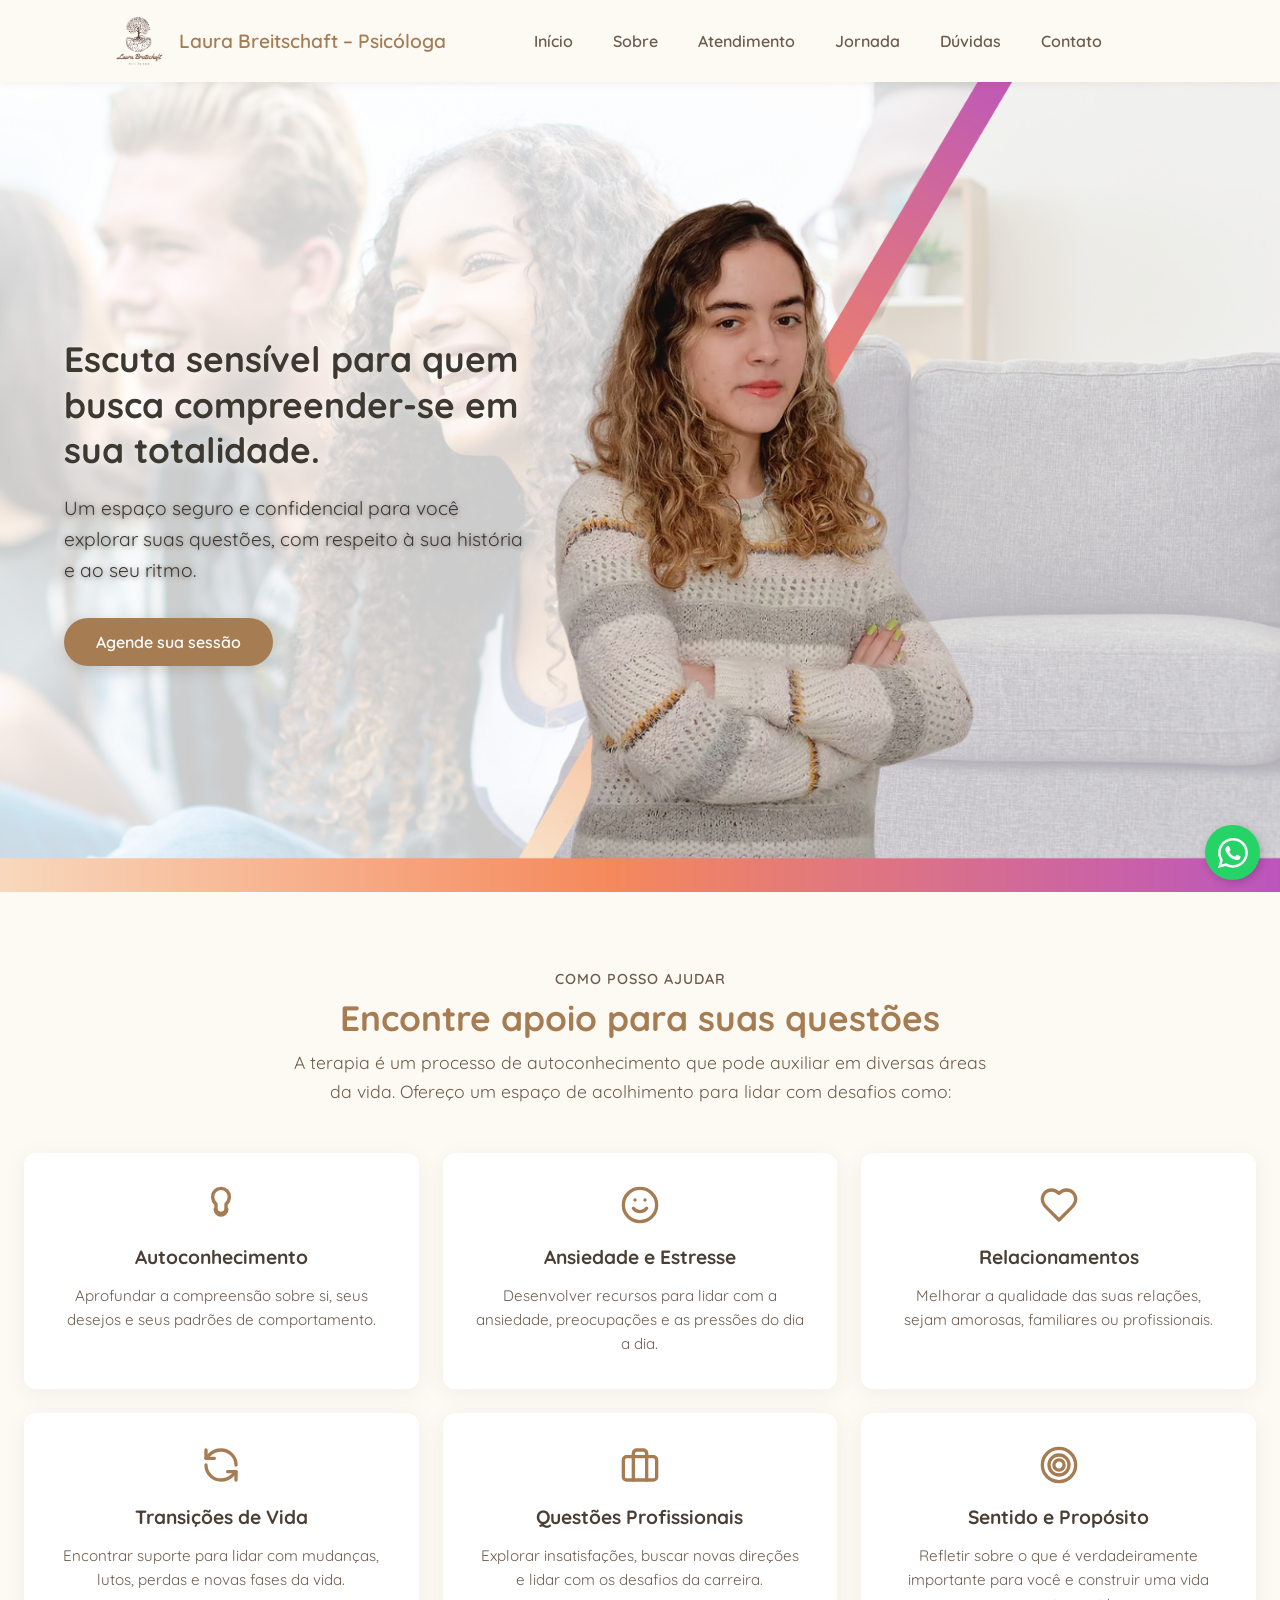
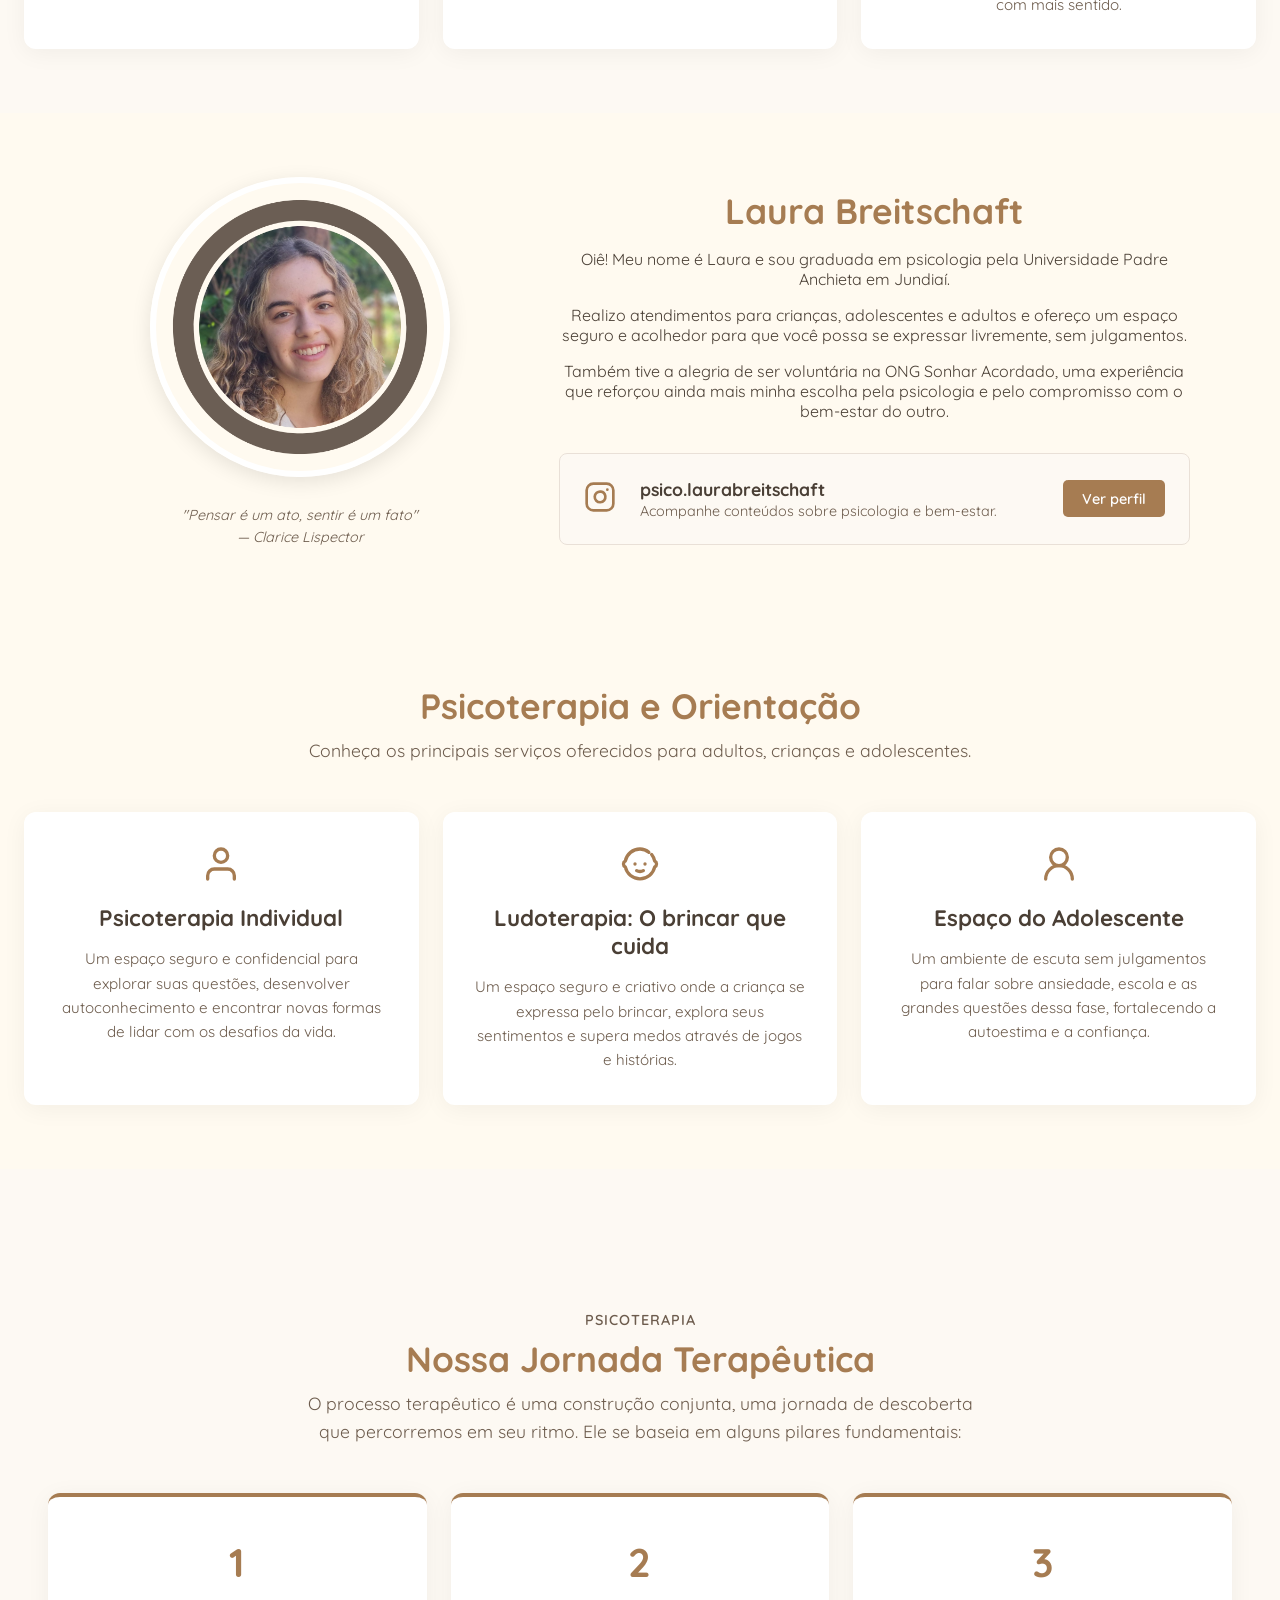
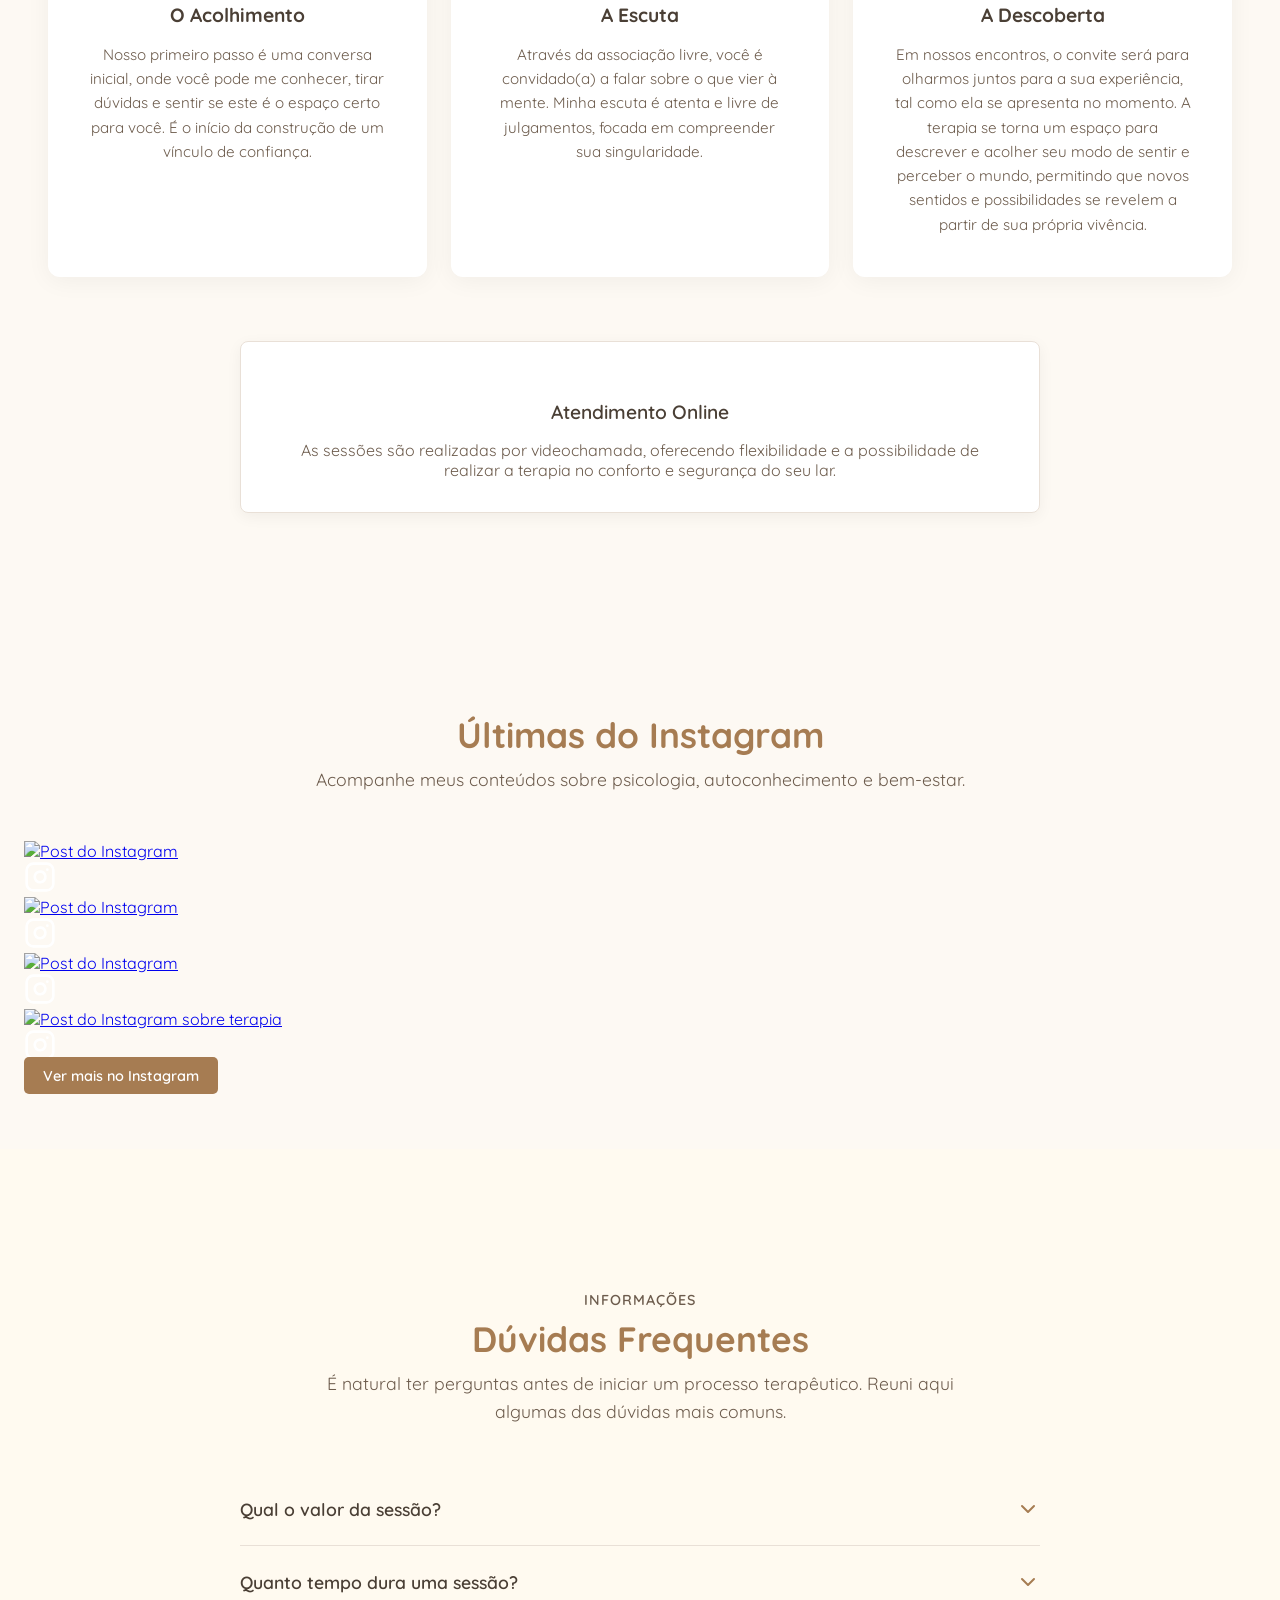
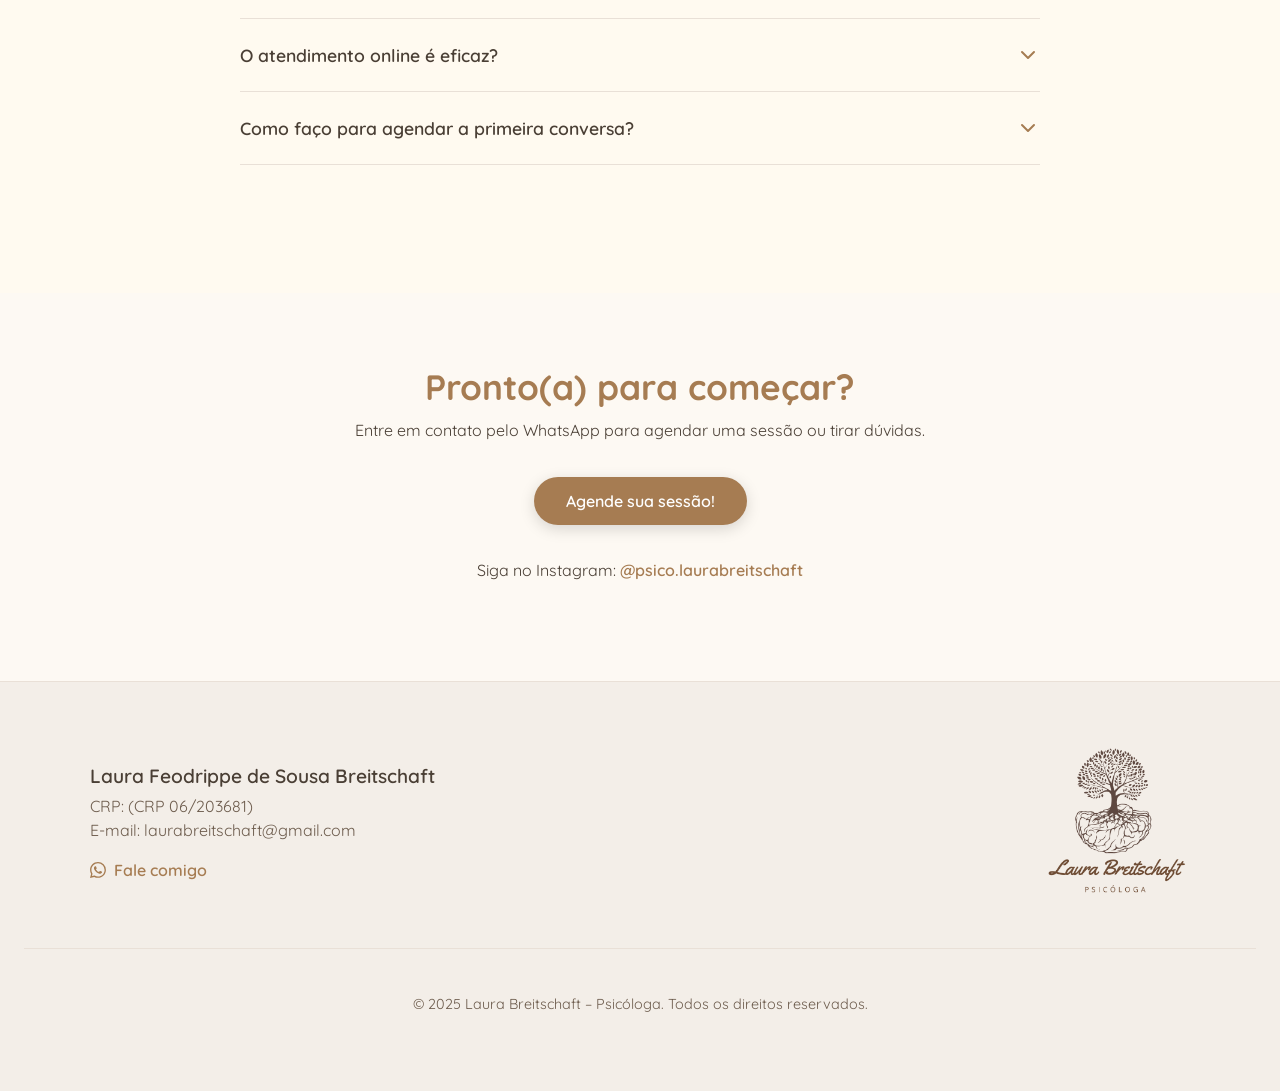
==== commit 690e680d: "Update index.html" ====
--- a/index.html
+++ b/index.html
@@ -1,15 +1,31 @@
 <!DOCTYPE html>
 <html lang="pt-BR">
 <head>
+    <script async src="https://www.googletagmanager.com/gtag/js?id=G-13G622EMWX"></script>
+    <script>
+      window.dataLayer = window.dataLayer || [];
+      function gtag(){dataLayer.push(arguments);}
+      gtag('js', new Date());
+
+      gtag('config', 'G-13G622EMWX');
+    </script>
+    <script>
+      gtag('config', 'AW-17307400391/IULtCMiYy_caEMfx57xA', {
+        'phone_conversion_number': 'wa.me\/5511948906433'
+      });
+    </script>
+    <script>
+      gtag('config', 'AW-17307400391/QM2ACK2P1_YaEMfx57xA', {
+        'phone_conversion_number': '(11) 94890-6433'
+      });
+    </script>
     <meta charset="UTF-8" />
     <meta name="viewport" content="width=device-width, initial-scale=1.0" />
-    <title>Laura Breitschaft - Psicóloga</title>
     <link rel="stylesheet" href="style.css" />
     <link href="https://fonts.googleapis.com/css2?family=Quicksand:wght@400;600&display=swap" rel="stylesheet">
     <link href="https://unpkg.com/aos@2.3.1/dist/aos.css" rel="stylesheet">
     <meta name="description" content="Psicóloga Laura Breitschaft. Psicoterapia online com abordagem fenomenológica para autoconhecimento, ansiedade e relacionamentos. Agende sua sessão.">
     <title>Laura Breitschaft - Psicóloga</title>
-    </head>
 </head>
 <body>
 <header>
@@ -36,232 +52,260 @@
     </nav>
 </header>
 
-    <main>
- <section id="inicio" class="hero">
-    <div class="hero-image-container">
-        <div class="hero-image-background">
-            <img src="img/back.png" alt="Sombra da foto de Laura Breitschaft">
-        </div>
-        <div class="hero-image-foreground">
-            <img src="img/lauram.png" alt="Foto de perfil de Laura Breitschaft, psicóloga">
-        </div>
-    </div>
-
-    <div class="hero-content">
-    <h1 data-aos="fade-up" data-aos-delay="300">Escuta sensível para quem busca compreender-se em sua totalidade.</h1>
-    <p data-aos="fade-up" data-aos-delay="500">Um espaço seguro e confidencial para você explorar suas questões, com respeito à sua história e ao seu ritmo.</p>
-    <a href="https://wa.me/5511948906433" target="_blank" class="btn-whatsapp" data-aos="fade-up" data-aos-delay="700">Agende sua sessão</a>
-</div>
-</section>
-
-
-
-      
-
-        <section id="ajuda" class="ajuda-section">
-    <div class="servicos-container">
-        <div class="section-header">
-            <h3 class="jornada-pre-titulo">COMO POSSO AJUDAR</h3>
-            <h2 class="section-headline">Encontre apoio para suas questões</h2>
-            <p class="section-subtitle">A terapia é um processo de autoconhecimento que pode auxiliar em diversas áreas da vida. Ofereço um espaço de acolhimento para lidar com desafios como:</p>
-        </div>
-
-        <div class="ajuda-grid">
-            <div class="ajuda-card" data-aos="fade-up" data-aos-delay="100">
-                <div class="card-icon">
-                    <svg xmlns="http://www.w3.org/2000/svg" width="24" height="24" viewBox="0 0 24 24" fill="none" stroke="currentColor" stroke-width="2" stroke-linecap="round" stroke-linejoin="round"><path d="M12 2a5 5 0 0 0-5 5c0 1.8.8 3.4 2 4.4V14a3 3 0 0 0 6 0v-2.6c1.2-1 2-2.6 2-4.4a5 5 0 0 0-5-5z"/><path d="M8.5 14.5a3.5 3.5 0 0 0 7 0"/></svg>
-                </div>
-                <h3>Autoconhecimento</h3>
-                <p>Aprofundar a compreensão sobre si, seus desejos e seus padrões de comportamento.</p>
-            </div>
-
-            <div class="ajuda-card" data-aos="fade-up" data-aos-delay="200">
-                <div class="card-icon">
-                     <svg xmlns="http://www.w3.org/2000/svg" width="24" height="24" viewBox="0 0 24 24" fill="none" stroke="currentColor" stroke-width="2" stroke-linecap="round" stroke-linejoin="round"><circle cx="12" cy="12" r="10"/><path d="M8 14s1.5 2 4 2 4-2 4-2"/><path d="M9 9h.01"/><path d="M15 9h.01"/></svg>
-                </div>
-                <h3>Ansiedade e Estresse</h3>
-                <p>Desenvolver recursos para lidar com a ansiedade, preocupações e as pressões do dia a dia.</p>
-            </div>
-
-            <div class="ajuda-card" data-aos="fade-up" data-aos-delay="300">
-                <div class="card-icon">
-                     <svg xmlns="http://www.w3.org/2000/svg" width="24" height="24" viewBox="0 0 24 24" fill="none" stroke="currentColor" stroke-width="2" stroke-linecap="round" stroke-linejoin="round"><path d="M19 14c1.49-1.46 3-3.21 3-5.5A5.5 5.5 0 0 0 16.5 3c-1.76 0-3 .5-4.5 2-1.5-1.5-2.74-2-4.5-2A5.5 5.5 0 0 0 2 8.5c0 2.3 1.5 4.05 3 5.5l7 7Z"/></svg>
-                </div>
-                <h3>Relacionamentos</h3>
-                <p>Melhorar a qualidade das suas relações, sejam amorosas, familiares ou profissionais.</p>
-            </div>
-
-            <div class="ajuda-card" data-aos="fade-up" data-aos-delay="300">
-                <div class="card-icon">
-                    <svg xmlns="http://www.w3.org/2000/svg" width="24" height="24" viewBox="0 0 24 24" fill="none" stroke="currentColor" stroke-width="2" stroke-linecap="round" stroke-linejoin="round"><path d="M21 12a9 9 0 0 0-9-9 9.75 9.75 0 0 0-6.74 2.74L3 8"/><path d="M3 3v5h5"/><path d="M3 12a9 9 0 0 0 9 9 9.75 9.75 0 0 0 6.74-2.74L21 16"/><path d="M21 21v-5h-5"/></svg>
-                </div>
-                <h3>Transições de Vida</h3>
-                <p>Encontrar suporte para lidar com mudanças, lutos, perdas e novas fases da vida.</p>
-            </div>
-
-            <div class="ajuda-card" data-aos="fade-up" data-aos-delay="300">
-                <div class="card-icon">
-                     <svg xmlns="http://www.w3.org/2000/svg" width="24" height="24" viewBox="0 0 24 24" fill="none" stroke="currentColor" stroke-width="2" stroke-linecap="round" stroke-linejoin="round"><rect x="2" y="7" width="20" height="14" rx="2" ry="2"/><path d="M16 21V5a2 2 0 0 0-2-2h-4a2 2 0 0 0-2 2v16"/></svg>
-                </div>
-                <h3>Questões Profissionais</h3>
-                <p>Explorar insatisfações, buscar novas direções e lidar com os desafios da carreira.</p>
-            </div>
-
-            <div class="ajuda-card" data-aos="fade-up" data-aos-delay="300">
-                <div class="card-icon">
-                     <svg xmlns="http://www.w3.org/2000/svg" width="24" height="24" viewBox="0 0 24 24" fill="none" stroke="currentColor" stroke-width="2" stroke-linecap="round" stroke-linejoin="round"><path d="M9.88 9.88a3 3 0 1 0 4.24 4.24"/><path d="M14.12 14.12a3 3 0 1 0-4.24-4.24"/><path d="M12 18a6 6 0 1 0 0-12 6 6 0 0 0 0 12z"/><path d="M12 22A10 10 0 1 0 12 2a10 10 0 0 0 0 20z"/></svg>
-                </div>
-                <h3>Sentido e Propósito</h3>
-                <p>Refletir sobre o que é verdadeiramente importante para você e construir uma vida com mais sentido.</p>
-            </div>
-        </div>
-    </div>
-</section>
-
-        <section id="sobre" class="sobre-section">
-            <div class="sobre-container" data-aos="fade-right">
-                <div class="sobre-imagem">
-                    <figure>
-                        <img src="img/sobre.png" alt="Foto de perfil de Laura Breitschaft, psicóloga">
-                        <figcaption>"Pensar é um ato, sentir é um fato"<br>— Clarice Lispector</figcaption>
-                    </figure>
-                </div>
-                <div class="sobre-texto" data-aos="fade-left">
-                    <h2 >Laura Breitschaft</h2>
-                    <p>Oiê! Meu nome é Laura e sou graduada em psicologia pela Universidade Padre Anchieta em Jundiaí.</p>
-                    <p>Realizo atendimentos para crianças, adolescentes e adultos e ofereço um espaço seguro e acolhedor para que você possa se expressar livremente, sem julgamentos.</p>
-                    <p>Também tive a alegria de ser voluntária na ONG Sonhar Acordado, uma experiência que reforçou ainda mais minha escolha pela psicologia e pelo compromisso com o bem-estar do outro.</p>
-                    <div class="instagram-box">
-                        <div class="instagram-icon">
-                            <svg xmlns="http://www.w3.org/2000/svg" width="32" height="32" viewBox="0 0 24 24" fill="none" stroke="currentColor" stroke-width="2" stroke-linecap="round" stroke-linejoin="round"><rect x="2" y="2" width="20" height="20" rx="5" ry="5"></rect><path d="M16 11.37A4 4 0 1 1 12.63 8 4 4 0 0 1 16 11.37z"></path><line x1="17.5" y1="6.5" x2="17.51" y2="6.5"></line></svg>
-                        </div>
-                        <div class="instagram-content">
-                            <strong>psico.laurabreitschaft</strong>
-                            <span>Acompanhe conteúdos sobre psicologia e bem-estar.</span>
-                        </div>
-                        <a href="https://www.instagram.com/psico.laurabreitschaft/" target="_blank" class="instagram-button">Ver perfil</a>
-                    </div>
-                </div>
-            </div>
-        </section>
-
-  <section id="atendimento" class="servicos-section">
-            <div class="servicos-container">
-                <div class="section-header">
-                    <h2>Psicoterapia e Orientação</h2>
-                    <p class="section-subtitle">Conheça os principais serviços oferecidos para adultos, crianças e adolescentes.</p>
-                </div>
-                <div class="servicos-grid">
-                    <div class="servico-card" data-aos="fade-up" data-aos-delay="300">
-                        <div class="card-icon" data-aos="fade-up" data-aos-delay="100"><svg xmlns="http://www.w3.org/2000/svg" width="24" height="24" viewBox="0 0 24 24" fill="none" stroke="currentColor" stroke-width="2" stroke-linecap="round" stroke-linejoin="round"><path d="M20 21v-2a4 4 0 0 0-4-4H8a4 4 0 0 0-4 4v2"></path><circle cx="12" cy="7" r="4"></circle></svg></div>
-                        <h3>Psicoterapia Individual</h3>
-                        <p>Um espaço seguro e confidencial para explorar suas questões, desenvolver autoconhecimento e encontrar novas formas de lidar com os desafios da vida.</p>
-                    </div>
-                    <div class="servico-card" data-aos="fade-up" data-aos-delay="300">
-                        <div class="card-icon" data-aos="fade-up" data-aos-delay="100"><svg xmlns="http://www.w3.org/2000/svg" width="24" height="24" viewBox="0 0 24 24" fill="none" stroke="currentColor" stroke-width="2" stroke-linecap="round" stroke-linejoin="round"><path d="M9 12h.01"/><path d="M15 12h.01"/><path d="M10 16c.5.3 1.2.5 2 .5s1.5-.2 2-.5"/><path d="M19 6.3a9 9 0 0 1 1.8 3.9 2 2 0 0 1 0 3.6 9 9 0 0 1-17.6 0 2 2 0 0 1 0-3.6A9 9 0 0 1 12 3c2 0 3.8.7 5.3 2"/></svg></div>
-                        <h3>Ludoterapia: O brincar que cuida</h3>
-                        <p>Um espaço seguro e criativo onde a criança se expressa pelo brincar, explora seus sentimentos e supera medos através de jogos e histórias.</p>
-                    </div>
-                    <div class="servico-card" data-aos="fade-up" data-aos-delay="300">
-                        <div class="card-icon" data-aos="fade-up" data-aos-delay="100"><svg xmlns="http://www.w3.org/2000/svg" width="24" height="24" viewBox="0 0 24 24" fill="none" stroke="currentColor" stroke-width="2" stroke-linecap="round" stroke-linejoin="round"><circle cx="12" cy="8" r="5"/><path d="M20 21a8 8 0 0 0-16 0"/></svg></div>
-                        <h3>Espaço do Adolescente</h3>
-                        <p>Um ambiente de escuta sem julgamentos para falar sobre ansiedade, escola e as grandes questões dessa fase, fortalecendo a autoestima e a confiança.</p>
-                    </div>
-                </div>
-            </div>
-        </section>
-
-        <section id="jornada" class="jornada-section">
-            <div class="servicos-container">
-                <div class="section-header">
-                    <h3 class="jornada-pre-titulo">PSICOTERAPIA</h3>
-                    <h2 class="section-headline">Nossa Jornada Terapêutica</h2>
-                    <p class="section-subtitle">O processo terapêutico é uma construção conjunta, uma jornada de descoberta que percorremos em seu ritmo. Ele se baseia em alguns pilares fundamentais:</p>
-                </div>
-                <div class="jornada-grid">
-                    <div class="jornada-card" data-aos="fade-up" data-aos-delay="300">
-                        <div class="jornada-numero" data-aos="fade-up" data-aos-delay="300">1</div>
-                        <h3>O Acolhimento</h3>
-                        <p>Nosso primeiro passo é uma conversa inicial, onde você pode me conhecer, tirar dúvidas e sentir se este é o espaço certo para você. É o início da construção de um vínculo de confiança.</p>
-                    </div>
-                    <div class="jornada-card" data-aos="fade-up" data-aos-delay="300">
-                        <div class="jornada-numero" data-aos="fade-up" data-aos-delay="300">2</div>
-                        <h3>A Escuta</h3>
-                        <p>Através da associação livre, você é convidado(a) a falar sobre o que vier à mente. Minha escuta é atenta e livre de julgamentos, focada em compreender sua singularidade.</p>
-                    </div>
-                    <div class="jornada-card" data-aos="fade-up" data-aos-delay="300">
-                        <div class="jornada-numero" data-aos="fade-up" data-aos-delay="300">3</div>
-                        <h3>A Descoberta</h3>
-                        <p>Em nossos encontros, o convite será para olharmos juntos para a sua experiência, tal como ela se apresenta no momento. A terapia se torna um espaço para descrever e acolher seu modo de sentir e perceber o mundo, permitindo que novos sentidos e possibilidades se revelem a partir de sua própria vivência.</p>
-                    </div>
-                </div>
-                <div class="atendimento-online-box" data-aos="fade-up" data-aos-delay="300">
-                    <h4>Atendimento Online</h4>
-                    <p>As sessões são realizadas por videochamada, oferecendo flexibilidade e a possibilidade de realizar a terapia no conforto e segurança do seu lar.</p>
-                </div>
-            </div>
-
-        <section id="faq" class="faq-section">
-    <div class="servicos-container">
-        <div class="section-header">
-            <h3 class="jornada-pre-titulo">INFORMAÇÕES</h3>
-            <h2 class="section-headline">Dúvidas Frequentes</h2>
-            <p class="section-subtitle">É natural ter perguntas antes de iniciar um processo terapêutico. Reuni aqui algumas das dúvidas mais comuns.</p>
-        </div>
-
-        <div class="faq-container">
-            <div class="faq-item">
-                <button class="faq-question">
-                    <span>Qual o valor da sessão?</span>
-                    <svg class="faq-arrow" xmlns="http://www.w3.org/2000/svg" width="24" height="24" viewBox="0 0 24 24" fill="none" stroke="currentColor" stroke-width="2" stroke-linecap="round" stroke-linejoin="round"><polyline points="6 9 12 15 18 9"></polyline></svg>
-                </button>
-                <div class="faq-answer">
-                    <p>O valor da sessão é informado durante nosso primeiro contato. Entre em contato para que eu possa entender sua necessidade e passar todas as informações detalhadas.</p>
-                </div>
-            </div>
-
-            <div class="faq-item">
-                <button class="faq-question">
-                    <span>Quanto tempo dura uma sessão?</span>
-                    <svg class="faq-arrow" xmlns="http://www.w3.org/2000/svg" width="24" height="24" viewBox="0 0 24 24" fill="none" stroke="currentColor" stroke-width="2" stroke-linecap="round" stroke-linejoin="round"><polyline points="6 9 12 15 18 9"></polyline></svg>
-                </button>
-                <div class="faq-answer">
-                    <p>Cada sessão tem a duração de 50 minutos e, geralmente, ocorrem uma vez por semana em dia e horário a serem combinados previamente.</p>
-                </div>
-            </div>
-
-            <div class="faq-item">
-                <button class="faq-question">
-                    <span>O atendimento online é eficaz?</span>
-                    <svg class="faq-arrow" xmlns="http://www.w3.org/2000/svg" width="24" height="24" viewBox="0 0 24 24" fill="none" stroke="currentColor" stroke-width="2" stroke-linecap="round" stroke-linejoin="round"><polyline points="6 9 12 15 18 9"></polyline></svg>
-                </button>
-                <div class="faq-answer">
-                    <p>Sim! Diversos estudos e a prática clínica demonstram que a terapia online tem a mesma eficácia da terapia presencial, oferecendo a mesma qualidade de acolhimento e profundidade no tratamento, com o benefício da flexibilidade e conforto.</p>
-                </div>
-            </div>
-
-            <div class="faq-item">
-                <button class="faq-question">
-                    <span>Como faço para agendar a primeira conversa?</span>
-                    <svg class="faq-arrow" xmlns="http://www.w3.org/2000/svg" width="24" height="24" viewBox="0 0 24 24" fill="none" stroke="currentColor" stroke-width="2" stroke-linecap="round" stroke-linejoin="round"><polyline points="6 9 12 15 18 9"></polyline></svg>
-                </button>
-                <div class="faq-answer">
-                    <p>Você pode me enviar uma mensagem pelo WhatsApp clicando em qualquer um dos botões de agendamento espalhados pelo site. Será um prazer conversar com você!</p>
-                </div>
-            </div>
-        </div>
-    </div>
-</section>
-
-        <section id="contato" class="contato-section">
-            <h2>Pronto(a) para começar?</h2>
-            <p>Entre em contato pelo WhatsApp para agendar uma sessão ou tirar dúvidas.</p>
-            <a class="btn-whatsapp" href="https://wa.me/5511948906433" target="_blank">Agende sua sessão!</a>
-            <p class="social-link">Siga no Instagram: <a href="https://www.instagram.com/psico.laurabreitschaft/" target="_blank">@psico.laurabreitschaft</a></p>
-        </section>
-    </main>
-
-    <footer>
+<main>
+    <section id="inicio" class="hero">
+        <div class="hero-image-container">
+            <div class="hero-image-background">
+                <img src="img/back.png" alt="Sombra da foto de Laura Breitschaft">
+            </div>
+            <div class="hero-image-foreground">
+                <img src="img/lauram.png" alt="Foto de perfil de Laura Breitschaft, psicóloga">
+            </div>
+        </div>
+        <div class="hero-content">
+            <h1 data-aos="fade-up" data-aos-delay="300">Escuta sensível para quem busca compreender-se em sua totalidade.</h1>
+            <p data-aos="fade-up" data-aos-delay="500">Um espaço seguro e confidencial para você explorar suas questões, com respeito à sua história e ao seu ritmo.</p>
+            <a href="https://wa.me/5511948906433" target="_blank" class="btn-whatsapp" data-aos="fade-up" data-aos-delay="700">Agende sua sessão</a>
+        </div>
+    </section>
+
+    <section id="ajuda" class="ajuda-section">
+        <div class="servicos-container">
+            <div class="section-header">
+                <h3 class="jornada-pre-titulo">COMO POSSO AJUDAR</h3>
+                <h2 class="section-headline">Encontre apoio para suas questões</h2>
+                <p class="section-subtitle">A terapia é um processo de autoconhecimento que pode auxiliar em diversas áreas da vida. Ofereço um espaço de acolhimento para lidar com desafios como:</p>
+            </div>
+            <div class="ajuda-grid">
+                <div class="ajuda-card" data-aos="fade-up" data-aos-delay="100">
+                    <div class="card-icon">
+                        <svg xmlns="http://www.w3.org/2000/svg" width="24" height="24" viewBox="0 0 24 24" fill="none" stroke="currentColor" stroke-width="2" stroke-linecap="round" stroke-linejoin="round"><path d="M12 2a5 5 0 0 0-5 5c0 1.8.8 3.4 2 4.4V14a3 3 0 0 0 6 0v-2.6c1.2-1 2-2.6 2-4.4a5 5 0 0 0-5-5z"/><path d="M8.5 14.5a3.5 3.5 0 0 0 7 0"/></svg>
+                    </div>
+                    <h3>Autoconhecimento</h3>
+                    <p>Aprofundar a compreensão sobre si, seus desejos e seus padrões de comportamento.</p>
+                </div>
+                <div class="ajuda-card" data-aos="fade-up" data-aos-delay="200">
+                    <div class="card-icon">
+                         <svg xmlns="http://www.w3.org/2000/svg" width="24" height="24" viewBox="0 0 24 24" fill="none" stroke="currentColor" stroke-width="2" stroke-linecap="round" stroke-linejoin="round"><circle cx="12" cy="12" r="10"/><path d="M8 14s1.5 2 4 2 4-2 4-2"/><path d="M9 9h.01"/><path d="M15 9h.01"/></svg>
+                    </div>
+                    <h3>Ansiedade e Estresse</h3>
+                    <p>Desenvolver recursos para lidar com a ansiedade, preocupações e as pressões do dia a dia.</p>
+                </div>
+                <div class="ajuda-card" data-aos="fade-up" data-aos-delay="300">
+                    <div class="card-icon">
+                         <svg xmlns="http://www.w3.org/2000/svg" width="24" height="24" viewBox="0 0 24 24" fill="none" stroke="currentColor" stroke-width="2" stroke-linecap="round" stroke-linejoin="round"><path d="M19 14c1.49-1.46 3-3.21 3-5.5A5.5 5.5 0 0 0 16.5 3c-1.76 0-3 .5-4.5 2-1.5-1.5-2.74-2-4.5-2A5.5 5.5 0 0 0 2 8.5c0 2.3 1.5 4.05 3 5.5l7 7Z"/></svg>
+                    </div>
+                    <h3>Relacionamentos</h3>
+                    <p>Melhorar a qualidade das suas relações, sejam amorosas, familiares ou profissionais.</p>
+                </div>
+                <div class="ajuda-card" data-aos="fade-up" data-aos-delay="300">
+                    <div class="card-icon">
+                        <svg xmlns="http://www.w3.org/2000/svg" width="24" height="24" viewBox="0 0 24 24" fill="none" stroke="currentColor" stroke-width="2" stroke-linecap="round" stroke-linejoin="round"><path d="M21 12a9 9 0 0 0-9-9 9.75 9.75 0 0 0-6.74 2.74L3 8"/><path d="M3 3v5h5"/><path d="M3 12a9 9 0 0 0 9 9 9.75 9.75 0 0 0 6.74-2.74L21 16"/><path d="M21 21v-5h-5"/></svg>
+                    </div>
+                    <h3>Transições de Vida</h3>
+                    <p>Encontrar suporte para lidar com mudanças, lutos, perdas e novas fases da vida.</p>
+                </div>
+                <div class="ajuda-card" data-aos="fade-up" data-aos-delay="300">
+                    <div class="card-icon">
+                         <svg xmlns="http://www.w3.org/2000/svg" width="24" height="24" viewBox="0 0 24 24" fill="none" stroke="currentColor" stroke-width="2" stroke-linecap="round" stroke-linejoin="round"><rect x="2" y="7" width="20" height="14" rx="2" ry="2"/><path d="M16 21V5a2 2 0 0 0-2-2h-4a2 2 0 0 0-2 2v16"/></svg>
+                    </div>
+                    <h3>Questões Profissionais</h3>
+                    <p>Explorar insatisfações, buscar novas direções e lidar com os desafios da carreira.</p>
+                </div>
+                <div class="ajuda-card" data-aos="fade-up" data-aos-delay="300">
+                    <div class="card-icon">
+                         <svg xmlns="http://www.w3.org/2000/svg" width="24" height="24" viewBox="0 0 24 24" fill="none" stroke="currentColor" stroke-width="2" stroke-linecap="round" stroke-linejoin="round"><path d="M9.88 9.88a3 3 0 1 0 4.24 4.24"/><path d="M14.12 14.12a3 3 0 1 0-4.24-4.24"/><path d="M12 18a6 6 0 1 0 0-12 6 6 0 0 0 0 12z"/><path d="M12 22A10 10 0 1 0 12 2a10 10 0 0 0 0 20z"/></svg>
+                    </div>
+                    <h3>Sentido e Propósito</h3>
+                    <p>Refletir sobre o que é verdadeiramente importante para você e construir uma vida com mais sentido.</p>
+                </div>
+            </div>
+        </div>
+    </section>
+
+    <section id="sobre" class="sobre-section">
+        <div class="sobre-container" data-aos="fade-right">
+            <div class="sobre-imagem">
+                <figure>
+                    <img src="img/sobre.png" alt="Foto de perfil de Laura Breitschaft, psicóloga">
+                    <figcaption>"Pensar é um ato, sentir é um fato"<br>— Clarice Lispector</figcaption>
+                </figure>
+            </div>
+            <div class="sobre-texto" data-aos="fade-left">
+                <h2 >Laura Breitschaft</h2>
+                <p>Oiê! Meu nome é Laura e sou graduada em psicologia pela Universidade Padre Anchieta em Jundiaí.</p>
+                <p>Realizo atendimentos para crianças, adolescentes e adultos e ofereço um espaço seguro e acolhedor para que você possa se expressar livremente, sem julgamentos.</p>
+                <p>Também tive a alegria de ser voluntária na ONG Sonhar Acordado, uma experiência que reforçou ainda mais minha escolha pela psicologia e pelo compromisso com o bem-estar do outro.</p>
+                <div class="instagram-box">
+                    <div class="instagram-icon">
+                        <svg xmlns="http://www.w3.org/2000/svg" width="32" height="32" viewBox="0 0 24 24" fill="none" stroke="currentColor" stroke-width="2" stroke-linecap="round" stroke-linejoin="round"><rect x="2" y="2" width="20" height="20" rx="5" ry="5"></rect><path d="M16 11.37A4 4 0 1 1 12.63 8 4 4 0 0 1 16 11.37z"></path><line x1="17.5" y1="6.5" x2="17.51" y2="6.5"></line></svg>
+                    </div>
+                    <div class="instagram-content">
+                        <strong>psico.laurabreitschaft</strong>
+                        <span>Acompanhe conteúdos sobre psicologia e bem-estar.</span>
+                    </div>
+                    <a href="https://www.instagram.com/psico.laurabreitschaft/" target="_blank" class="instagram-button">Ver perfil</a>
+                </div>
+            </div>
+        </div>
+    </section>
+
+    <section id="atendimento" class="servicos-section">
+        <div class="servicos-container">
+            <div class="section-header">
+                <h2>Psicoterapia e Orientação</h2>
+                <p class="section-subtitle">Conheça os principais serviços oferecidos para adultos, crianças e adolescentes.</p>
+            </div>
+            <div class="servicos-grid">
+                <div class="servico-card" data-aos="fade-up" data-aos-delay="300">
+                    <div class="card-icon" data-aos="fade-up" data-aos-delay="100"><svg xmlns="http://www.w3.org/2000/svg" width="24" height="24" viewBox="0 0 24 24" fill="none" stroke="currentColor" stroke-width="2" stroke-linecap="round" stroke-linejoin="round"><path d="M20 21v-2a4 4 0 0 0-4-4H8a4 4 0 0 0-4 4v2"></path><circle cx="12" cy="7" r="4"></circle></svg></div>
+                    <h3>Psicoterapia Individual</h3>
+                    <p>Um espaço seguro e confidencial para explorar suas questões, desenvolver autoconhecimento e encontrar novas formas de lidar com os desafios da vida.</p>
+                </div>
+                <div class="servico-card" data-aos="fade-up" data-aos-delay="300">
+                    <div class="card-icon" data-aos="fade-up" data-aos-delay="100"><svg xmlns="http://www.w3.org/2000/svg" width="24" height="24" viewBox="0 0 24 24" fill="none" stroke="currentColor" stroke-width="2" stroke-linecap="round" stroke-linejoin="round"><path d="M9 12h.01"/><path d="M15 12h.01"/><path d="M10 16c.5.3 1.2.5 2 .5s1.5-.2 2-.5"/><path d="M19 6.3a9 9 0 0 1 1.8 3.9 2 2 0 0 1 0 3.6 9 9 0 0 1-17.6 0 2 2 0 0 1 0-3.6A9 9 0 0 1 12 3c2 0 3.8.7 5.3 2"/></svg></div>
+                    <h3>Ludoterapia: O brincar que cuida</h3>
+                    <p>Um espaço seguro e criativo onde a criança se expressa pelo brincar, explora seus sentimentos e supera medos através de jogos e histórias.</p>
+                </div>
+                <div class="servico-card" data-aos="fade-up" data-aos-delay="300">
+                    <div class="card-icon" data-aos="fade-up" data-aos-delay="100"><svg xmlns="http://www.w3.org/2000/svg" width="24" height="24" viewBox="0 0 24 24" fill="none" stroke="currentColor" stroke-width="2" stroke-linecap="round" stroke-linejoin="round"><circle cx="12" cy="8" r="5"/><path d="M20 21a8 8 0 0 0-16 0"/></svg></div>
+                    <h3>Espaço do Adolescente</h3>
+                    <p>Um ambiente de escuta sem julgamentos para falar sobre ansiedade, escola e as grandes questões dessa fase, fortalecendo a autoestima e a confiança.</p>
+                </div>
+            </div>
+        </div>
+    </section>
+
+    <section id="jornada" class="jornada-section">
+        <div class="servicos-container">
+            <div class="section-header">
+                <h3 class="jornada-pre-titulo">PSICOTERAPIA</h3>
+                <h2 class="section-headline">Nossa Jornada Terapêutica</h2>
+                <p class="section-subtitle">O processo terapêutico é uma construção conjunta, uma jornada de descoberta que percorremos em seu ritmo. Ele se baseia em alguns pilares fundamentais:</p>
+            </div>
+            <div class="jornada-grid">
+                <div class="jornada-card" data-aos="fade-up" data-aos-delay="300">
+                    <div class="jornada-numero" data-aos="fade-up" data-aos-delay="300">1</div>
+                    <h3>O Acolhimento</h3>
+                    <p>Nosso primeiro passo é uma conversa inicial, onde você pode me conhecer, tirar dúvidas e sentir se este é o espaço certo para você. É o início da construção de um vínculo de confiança.</p>
+                </div>
+                <div class="jornada-card" data-aos="fade-up" data-aos-delay="300">
+                    <div class="jornada-numero" data-aos="fade-up" data-aos-delay="300">2</div>
+                    <h3>A Escuta</h3>
+                    <p>Através da associação livre, você é convidado(a) a falar sobre o que vier à mente. Minha escuta é atenta e livre de julgamentos, focada em compreender sua singularidade.</p>
+                </div>
+                <div class="jornada-card" data-aos="fade-up" data-aos-delay="300">
+                    <div class="jornada-numero" data-aos="fade-up" data-aos-delay="300">3</div>
+                    <h3>A Descoberta</h3>
+                    <p>Em nossos encontros, o convite será para olharmos juntos para a sua experiência, tal como ela se apresenta no momento. A terapia se torna um espaço para descrever e acolher seu modo de sentir e perceber o mundo, permitindo que novos sentidos e possibilidades se revelem a partir de sua própria vivência.</p>
+                </div>
+            </div>
+            <div class="atendimento-online-box" data-aos="fade-up" data-aos-delay="300">
+                <h4>Atendimento Online</h4>
+                <p>As sessões são realizadas por videochamada, oferecendo flexibilidade e a possibilidade de realizar a terapia no conforto e segurança do seu lar.</p>
+            </div>
+        </div>
+    </section>
+    
+    <section id="instagram" class="instagram-section">
+        <div class="servicos-container">
+            <div class="section-header">
+                <h2>Últimas do Instagram</h2>
+                <p class="section-subtitle">
+                    Acompanhe meus conteúdos sobre psicologia, autoconhecimento e bem-estar.
+                </p>
+            </div>
+            <div class="instagram-grid">
+                <a href="https://www.instagram.com/p/DIKNqFlJ-dX/" target="_blank" class="instagram-post" data-aos="fade-up">
+                    <img src="img/Post 3.png" alt="Post do Instagram">
+                    <div class="instagram-overlay">
+                        <svg xmlns="http://www.w3.org/2000/svg" width="32" height="32" viewBox="0 0 24 24" fill="none" stroke="white" stroke-width="2" stroke-linecap="round" stroke-linejoin="round"><rect x="2" y="2" width="20" height="20" rx="5" ry="5"></rect><path d="M16 11.37A4 4 0 1 1 12.63 8 4 4 0 0 1 16 11.37z"></path><line x1="17.5" y1="6.5" x2="17.51" y2="6.5"></line></svg>
+                    </div>
+                </a>
+                <a href="https://www.instagram.com/p/C2xnpjUO1WF/" target="_blank" class="instagram-post" data-aos="fade-up" data-aos-delay="100">
+                    <img src="img/Post 1.png" alt="Post do Instagram">
+                    <div class="instagram-overlay">
+                        <svg xmlns="http://www.w3.org/2000/svg" width="32" height="32" viewBox="0 0 24 24" fill="none" stroke="white" stroke-width="2" stroke-linecap="round" stroke-linejoin="round"><rect x="2" y="2" width="20" height="20" rx="5" ry="5"></rect><path d="M16 11.37A4 4 0 1 1 12.63 8 4 4 0 0 1 16 11.37z"></path><line x1="17.5" y1="6.5" x2="17.51" y2="6.5"></line></svg>
+                    </div>
+                </a>
+                <a href="https://www.instagram.com/p/C3DolHhO0Mm/" target="_blank" class="instagram-post" data-aos="fade-up" data-aos-delay="200">
+                    <img src="img/Post 2.png" alt="Post do Instagram">
+                    <div class="instagram-overlay">
+                        <svg xmlns="http://www.w3.org/2000/svg" width="32" height="32" viewBox="0 0 24 24" fill="none" stroke="white" stroke-width="2" stroke-linecap="round" stroke-linejoin="round"><rect x="2" y="2" width="20" height="20" rx="5" ry="5"></rect><path d="M16 11.37A4 4 0 1 1 12.63 8 4 4 0 0 1 16 11.37z"></path><line x1="17.5" y1="6.5" x2="17.51" y2="6.5"></line></svg>
+                    </div>
+                </a>
+                 <a href="https://www.instagram.com/p/C1zoVVPOZ9j/" target="_blank" class="instagram-post" data-aos="fade-up" data-aos-delay="300">
+                    <img src="img/Post.png" alt="Post do Instagram sobre terapia">
+                    <div class="instagram-overlay">
+                        <svg xmlns="http://www.w3.org/2000/svg" width="32" height="32" viewBox="0 0 24 24" fill="none" stroke="white" stroke-width="2" stroke-linecap="round" stroke-linejoin="round"><rect x="2" y="2" width="20" height="20" rx="5" ry="5"></rect><path d="M16 11.37A4 4 0 1 1 12.63 8 4 4 0 0 1 16 11.37z"></path><line x1="17.5" y1="6.5" x2="17.51" y2="6.5"></line></svg>
+                    </div>
+                </a>
+            </div>
+            <div class="instagram-button-center">
+                <a href="https://www.instagram.com/psico.laurabreitschaft/" target="_blank" class="instagram-button">
+                    Ver mais no Instagram
+                </a>
+            </div>
+        </div>
+    </section>
+
+    <section id="faq" class="faq-section">
+        <div class="servicos-container">
+            <div class="section-header">
+                <h3 class="jornada-pre-titulo">INFORMAÇÕES</h3>
+                <h2 class="section-headline">Dúvidas Frequentes</h2>
+                <p class="section-subtitle">É natural ter perguntas antes de iniciar um processo terapêutico. Reuni aqui algumas das dúvidas mais comuns.</p>
+            </div>
+            <div class="faq-container">
+                <div class="faq-item">
+                    <button class="faq-question">
+                        <span>Qual o valor da sessão?</span>
+                        <svg class="faq-arrow" xmlns="http://www.w3.org/2000/svg" width="24" height="24" viewBox="0 0 24 24" fill="none" stroke="currentColor" stroke-width="2" stroke-linecap="round" stroke-linejoin="round"><polyline points="6 9 12 15 18 9"></polyline></svg>
+                    </button>
+                    <div class="faq-answer">
+                        <p>O valor da sessão é informado durante nosso primeiro contato. Entre em contato para que eu possa entender sua necessidade e passar todas as informações detalhadas.</p>
+                    </div>
+                </div>
+                <div class="faq-item">
+                    <button class="faq-question">
+                        <span>Quanto tempo dura uma sessão?</span>
+                        <svg class="faq-arrow" xmlns="http://www.w3.org/2000/svg" width="24" height="24" viewBox="0 0 24 24" fill="none" stroke="currentColor" stroke-width="2" stroke-linecap="round" stroke-linejoin="round"><polyline points="6 9 12 15 18 9"></polyline></svg>
+                    </button>
+                    <div class="faq-answer">
+                        <p>Cada sessão tem a duração de 50 minutos e, geralmente, ocorrem uma vez por semana em dia e horário a serem combinados previamente.</p>
+                    </div>
+                </div>
+                <div class="faq-item">
+                    <button class="faq-question">
+                        <span>O atendimento online é eficaz?</span>
+                        <svg class="faq-arrow" xmlns="http://www.w3.org/2000/svg" width="24" height="24" viewBox="0 0 24 24" fill="none" stroke="currentColor" stroke-width="2" stroke-linecap="round" stroke-linejoin="round"><polyline points="6 9 12 15 18 9"></polyline></svg>
+                    </button>
+                    <div class="faq-answer">
+                        <p>Sim! Diversos estudos e a prática clínica demonstram que a terapia online tem a mesma eficácia da terapia presencial, oferecendo a mesma qualidade de acolhimento e profundidade no tratamento, com o benefício da flexibilidade e conforto.</p>
+                    </div>
+                </div>
+                <div class="faq-item">
+                    <button class="faq-question">
+                        <span>Como faço para agendar a primeira conversa?</span>
+                        <svg class="faq-arrow" xmlns="http://www.w3.org/2000/svg" width="24" height="24" viewBox="0 0 24 24" fill="none" stroke="currentColor" stroke-width="2" stroke-linecap="round" stroke-linejoin="round"><polyline points="6 9 12 15 18 9"></polyline></svg>
+                    </button>
+                    <div class="faq-answer">
+                        <p>Você pode me enviar uma mensagem pelo WhatsApp clicando em qualquer um dos botões de agendamento espalhados pelo site. Será um prazer conversar com você!</p>
+                    </div>
+                </div>
+            </div>
+        </div>
+    </section>
+
+    <section id="contato" class="contato-section">
+        <h2>Pronto(a) para começar?</h2>
+        <p>Entre em contato pelo WhatsApp para agendar uma sessão ou tirar dúvidas.</p>
+        <a class="btn-whatsapp" href="https://wa.me/5511948906433" target="_blank">Agende sua sessão!</a>
+        <p class="social-link">Siga no Instagram: <a href="https://www.instagram.com/psico.laurabreitschaft/" target="_blank">@psico.laurabreitschaft</a></p>
+    </section>
+</main>
+
+<footer>
     <div class="footer-container">
         <div class="footer-contato">
             <p class="footer-nome">Laura Feodrippe de Sousa Breitschaft</p>
@@ -269,8 +313,8 @@
             <p class="footer-info">E-mail: <a href="mailto:laurabreitschaft@gmail.com">laurabreitschaft@gmail.com</a></p>
             <a href="https://wa.me/5511948906433" target="_blank" class="footer-whatsapp" aria-label="Fale conosco pelo WhatsApp">
                 <svg xmlns="http://www.w3.org/2000/svg" width="1em" height="1em" viewBox="0 0 16 16" fill="currentColor">
-    <path d="M13.601 2.326A7.854 7.854 0 0 0 7.994 0C3.627 0 .068 3.558.064 7.926c0 1.399.366 2.76 1.057 3.965L0 16l4.204-1.102a7.933 7.933 0 0 0 3.79.965h.004c4.368 0 7.926-3.558 7.93-7.93A7.898 7.898 0 0 0 13.6 2.326zM7.994 14.521a6.573 6.573 0 0 1-3.356-.92l-.24-.144-2.494.654.666-2.433-.156-.251a6.56 6.56 0 0 1-1.007-3.505c0-3.626 2.957-6.584 6.591-6.584a6.56 6.56 0 0 1 4.66 1.931 6.557 6.557 0 0 1 1.928 4.66c-.004 3.639-2.961 6.592-6.592 6.592zm3.615-4.934c-.197-.099-1.17-.578-1.353-.646-.182-.068-.315-.099-.445.099-.133.197-.513.646-.627.775-.114.133-.232.148-.43.05-.197-.1-.836-.308-1.592-.985-.59-.525-.985-1.175-1.103-1.372-.114-.198-.011-.304.088-.403.087-.088.197-.232.296-.346.1-.114.133-.198.198-.33.065-.134.034-.248-.015-.347-.05-.099-.445-1.076-.612-1.47-.16-.389-.323-.335-.445-.34-.114-.007-.247-.007-.38-.007a.729.729 0 0 0-.529.247c-.182.198-.691.677-.691 1.654 0 .977.71 1.916.81 2.049.098.133 1.394 2.132 3.383 2.992.47.205.84.326 1.129.418.475.152.904.129 1.246.08.38-.058 1.171-.48 1.338-.943.164-.464.164-.86.114-.943-.049-.084-.182-.133-.38-.232z"/>
-</svg>
+                    <path d="M13.601 2.326A7.854 7.854 0 0 0 7.994 0C3.627 0 .068 3.558.064 7.926c0 1.399.366 2.76 1.057 3.965L0 16l4.204-1.102a7.933 7.933 0 0 0 3.79.965h.004c4.368 0 7.926-3.558 7.93-7.93A7.898 7.898 0 0 0 13.6 2.326zM7.994 14.521a6.573 6.573 0 0 1-3.356-.92l-.24-.144-2.494.654.666-2.433-.156-.251a6.56 6.56 0 0 1-1.007-3.505c0-3.626 2.957-6.584 6.591-6.584a6.56 6.56 0 0 1 4.66 1.931 6.557 6.557 0 0 1 1.928 4.66c-.004 3.639-2.961 6.592-6.592 6.592zm3.615-4.934c-.197-.099-1.17-.578-1.353-.646-.182-.068-.315-.099-.445.099-.133.197-.513.646-.627.775-.114.133-.232.148-.43.05-.197-.1-.836-.308-1.592-.985-.59-.525-.985-1.175-1.103-1.372-.114-.198-.011-.304.088-.403.087-.088.197-.232.296-.346.1-.114.133-.198.198-.33.065-.134.034-.248-.015-.347-.05-.099-.445-1.076-.612-1.47-.16-.389-.323-.335-.445-.34-.114-.007-.247-.007-.38-.007a.729.729 0 0 0-.529.247c-.182.198-.691.677-.691 1.654 0 .977.71 1.916.81 2.049.098.133 1.394 2.132 3.383 2.992.47.205.84.326 1.129.418.475.152.904.129 1.246.08.38-.058 1.171-.48 1.338-.943.164-.464.164-.86.114-.943-.049-.084-.182-.133-.38-.232z"/>
+                </svg>
                 <span>Fale comigo</span>
             </a>
         </div>
@@ -283,19 +327,17 @@
     </div>
 </footer>
 
-    <a href="https://wa.me/5511948906433" class="whatsapp-float" target="_blank" aria-label="Fale conosco pelo WhatsApp">
-         <svg xmlns="http://www.w3.org/2000/svg" width="1em" height="1em" viewBox="0 0 16 16" fill="currentColor">
-    <path d="M13.601 2.326A7.854 7.854 0 0 0 7.994 0C3.627 0 .068 3.558.064 7.926c0 1.399.366 2.76 1.057 3.965L0 16l4.204-1.102a7.933 7.933 0 0 0 3.79.965h.004c4.368 0 7.926-3.558 7.93-7.93A7.898 7.898 0 0 0 13.6 2.326zM7.994 14.521a6.573 6.573 0 0 1-3.356-.92l-.24-.144-2.494.654.666-2.433-.156-.251a6.56 6.56 0 0 1-1.007-3.505c0-3.626 2.957-6.584 6.591-6.584a6.56 6.56 0 0 1 4.66 1.931 6.557 6.557 0 0 1 1.928 4.66c-.004 3.639-2.961 6.592-6.592 6.592zm3.615-4.934c-.197-.099-1.17-.578-1.353-.646-.182-.068-.315-.099-.445.099-.133.197-.513.646-.627.775-.114.133-.232.148-.43.05-.197-.1-.836-.308-1.592-.985-.59-.525-.985-1.175-1.103-1.372-.114-.198-.011-.304.088-.403.087-.088.197-.232.296-.346.1-.114.133-.198.198-.33.065-.134.034-.248-.015-.347-.05-.099-.445-1.076-.612-1.47-.16-.389-.323-.335-.445-.34-.114-.007-.247-.007-.38-.007a.729.729 0 0 0-.529.247c-.182.198-.691.677-.691 1.654 0 .977.71 1.916.81 2.049.098.133 1.394 2.132 3.383 2.992.47.205.84.326 1.129.418.475.152.904.129 1.246.08.38-.058 1.171-.48 1.338-.943.164-.464.164-.86.114-.943-.049-.084-.182-.133-.38-.232z"/>
-</svg>
-    </a>
-
-    <a href="#inicio" id="back-to-top-btn" aria-label="Voltar ao topo">
+<a href="https://wa.me/5511948906433" class="whatsapp-float" target="_blank" aria-label="Fale conosco pelo WhatsApp">
+     <svg xmlns="http://www.w3.org/2000/svg" width="1em" height="1em" viewBox="0 0 16 16" fill="currentColor">
+        <path d="M13.601 2.326A7.854 7.854 0 0 0 7.994 0C3.627 0 .068 3.558.064 7.926c0 1.399.366 2.76 1.057 3.965L0 16l4.204-1.102a7.933 7.933 0 0 0 3.79.965h.004c4.368 0 7.926-3.558 7.93-7.93A7.898 7.898 0 0 0 13.6 2.326zM7.994 14.521a6.573 6.573 0 0 1-3.356-.92l-.24-.144-2.494.654.666-2.433-.156-.251a6.56 6.56 0 0 1-1.007-3.505c0-3.626 2.957-6.584 6.591-6.584a6.56 6.56 0 0 1 4.66 1.931 6.557 6.557 0 0 1 1.928 4.66c-.004 3.639-2.961 6.592-6.592 6.592zm3.615-4.934c-.197-.099-1.17-.578-1.353-.646-.182-.068-.315-.099-.445.099-.133.197-.513.646-.627.775-.114.133-.232.148-.43.05-.197-.1-.836-.308-1.592-.985-.59-.525-.985-1.175-1.103-1.372-.114-.198-.011-.304.088-.403.087-.088.197-.232.296-.346.1-.114.133-.198.198-.33.065-.134.034-.248-.015-.347-.05-.099-.445-1.076-.612-1.47-.16-.389-.323-.335-.445-.34-.114-.007-.247-.007-.38-.007a.729.729 0 0 0-.529.247c-.182.198-.691.677-.691 1.654 0 .977.71 1.916.81 2.049.098.133 1.394 2.132 3.383 2.992.47.205.84.326 1.129.418.475.152.904.129 1.246.08.38-.058 1.171-.48 1.338-.943.164-.464.164-.86.114-.943-.049-.084-.182-.133-.38-.232z"/>
+    </svg>
+</a>
+
+<a href="#inicio" id="back-to-top-btn" aria-label="Voltar ao topo">
     <svg xmlns="http://www.w3.org/2000/svg" width="24" height="24" viewBox="0 0 24 24" fill="none" stroke="currentColor" stroke-width="2" stroke-linecap="round" stroke-linejoin="round"><path d="m18 15-6-6-6 6"/></svg>
 </a>
 
-    <script src="https://unpkg.com/aos@2.3.1/dist/aos.js"></script>
-    <script src="gsap.min.js"></script>
-    <script src="script.js"></script>
+<script src="https://unpkg.com/aos@2.3.1/dist/aos.js"></script>
+<script src="script.js"></script>
 </body>
 </html>
-</html>
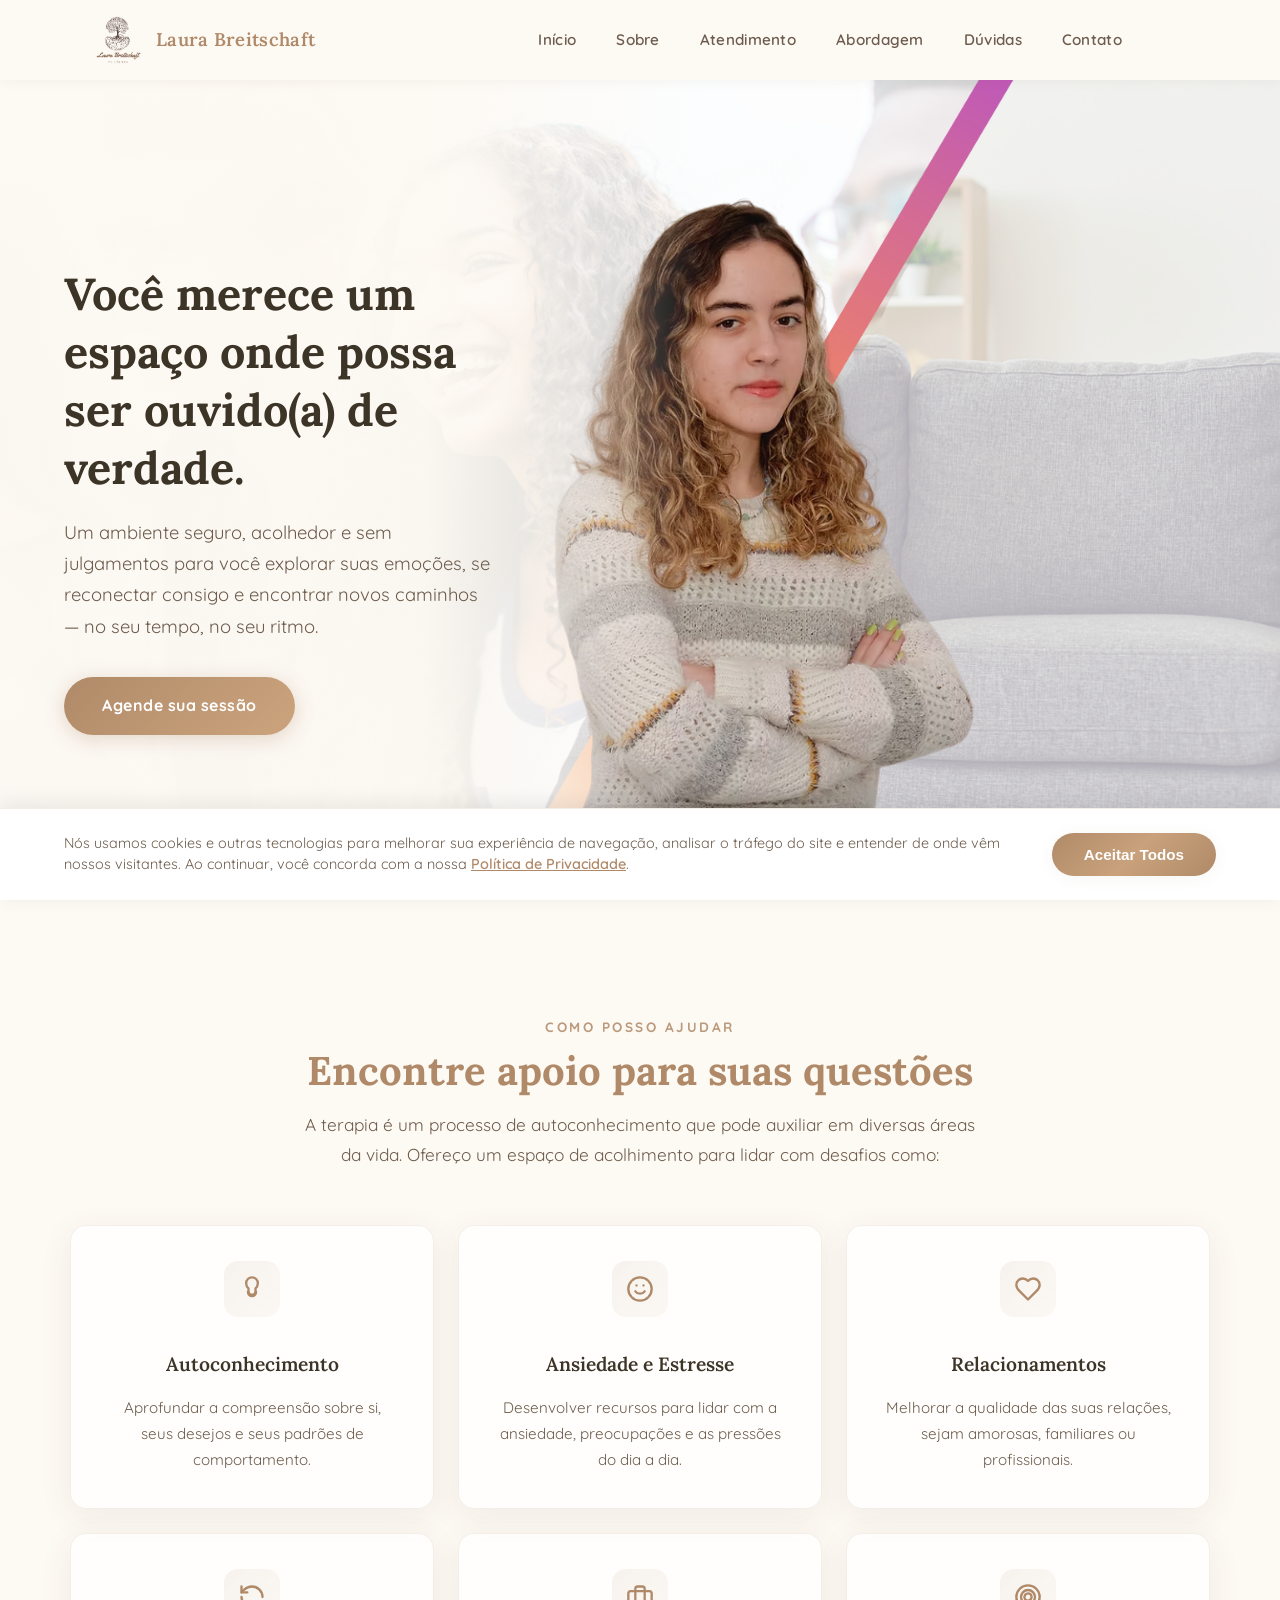
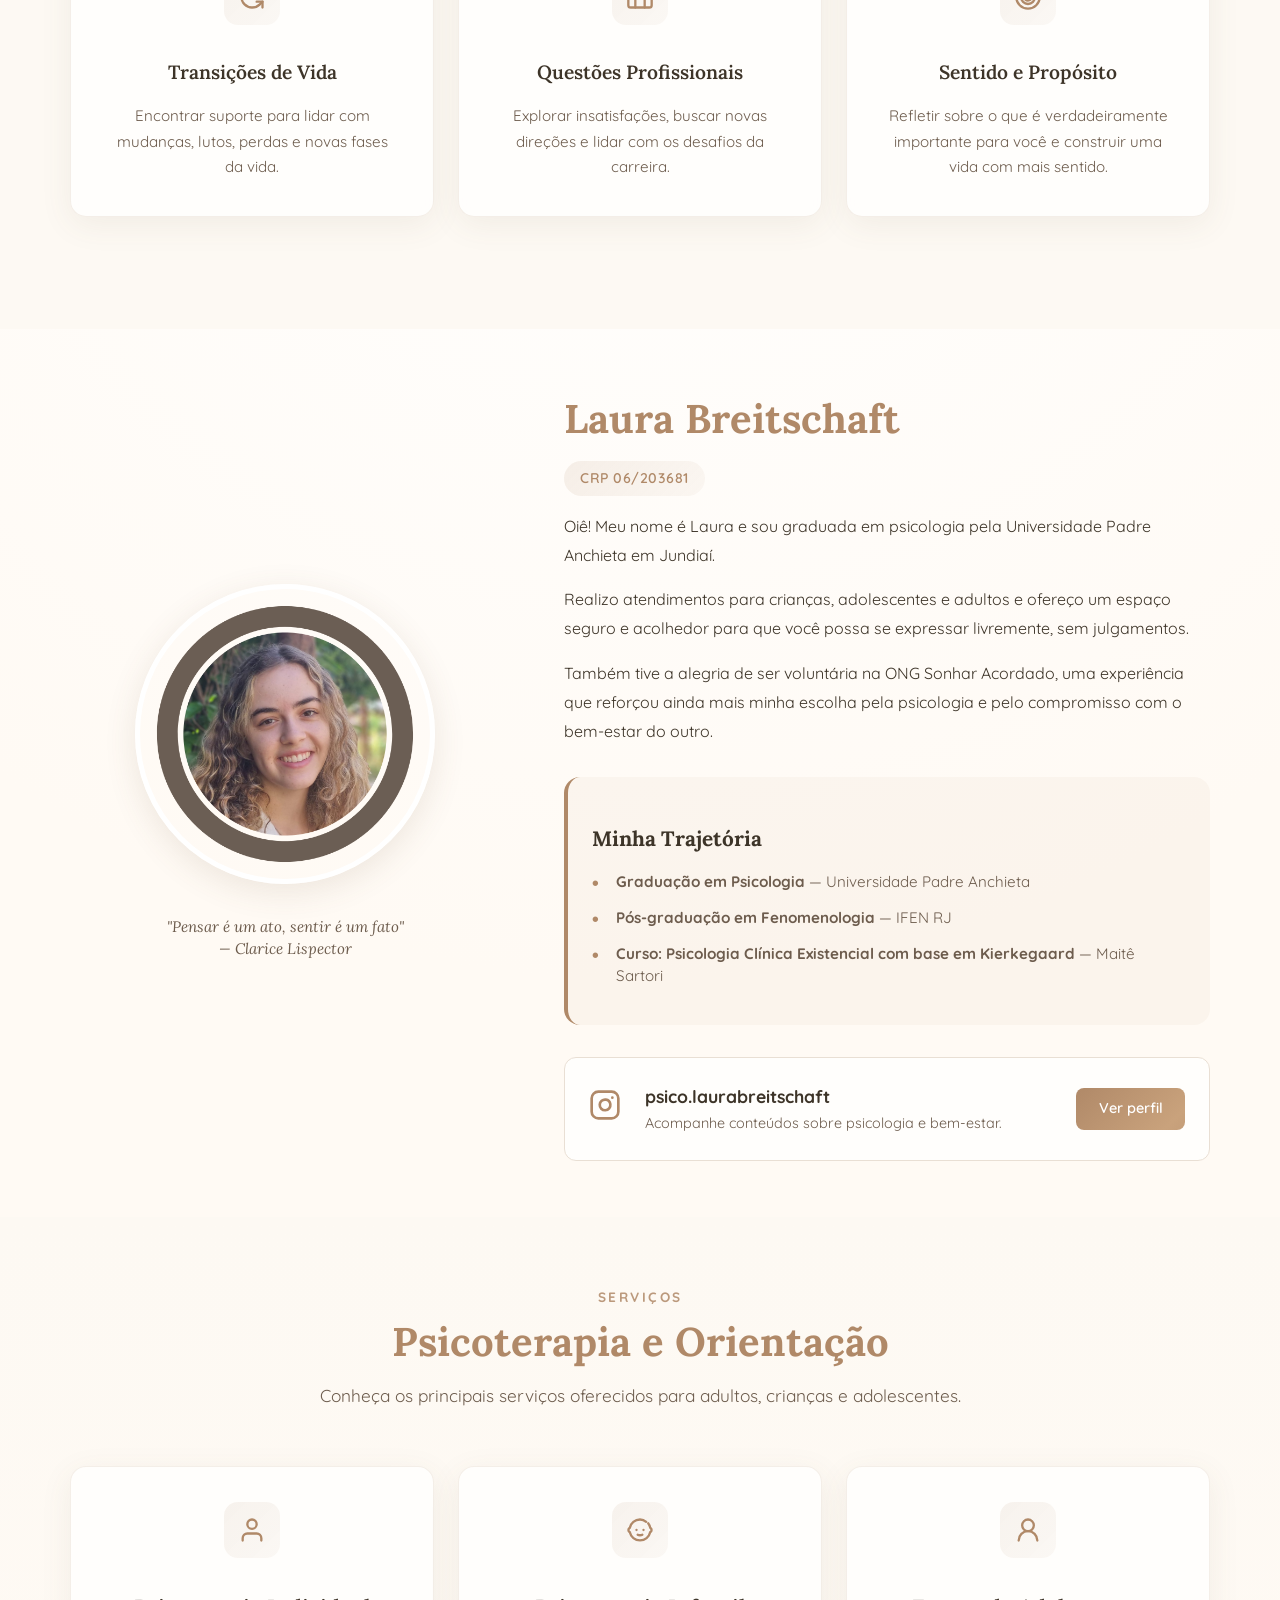
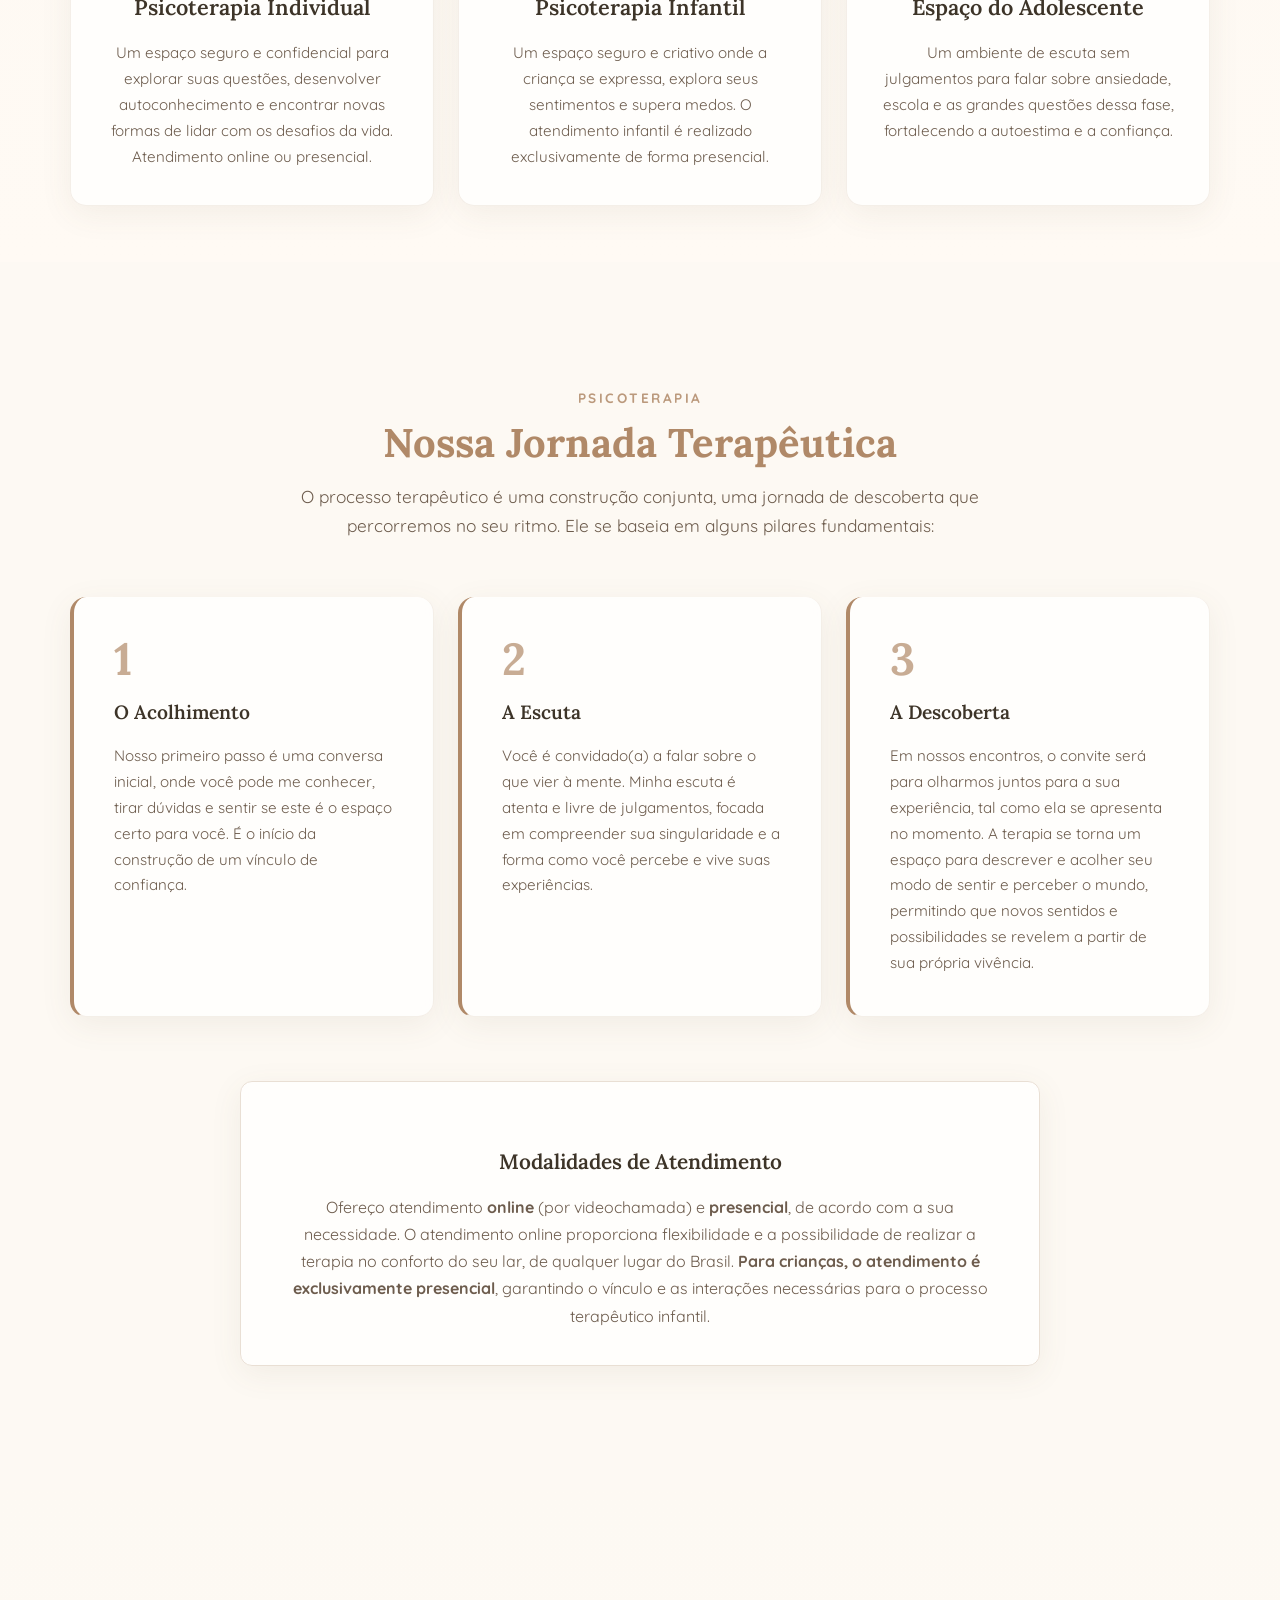
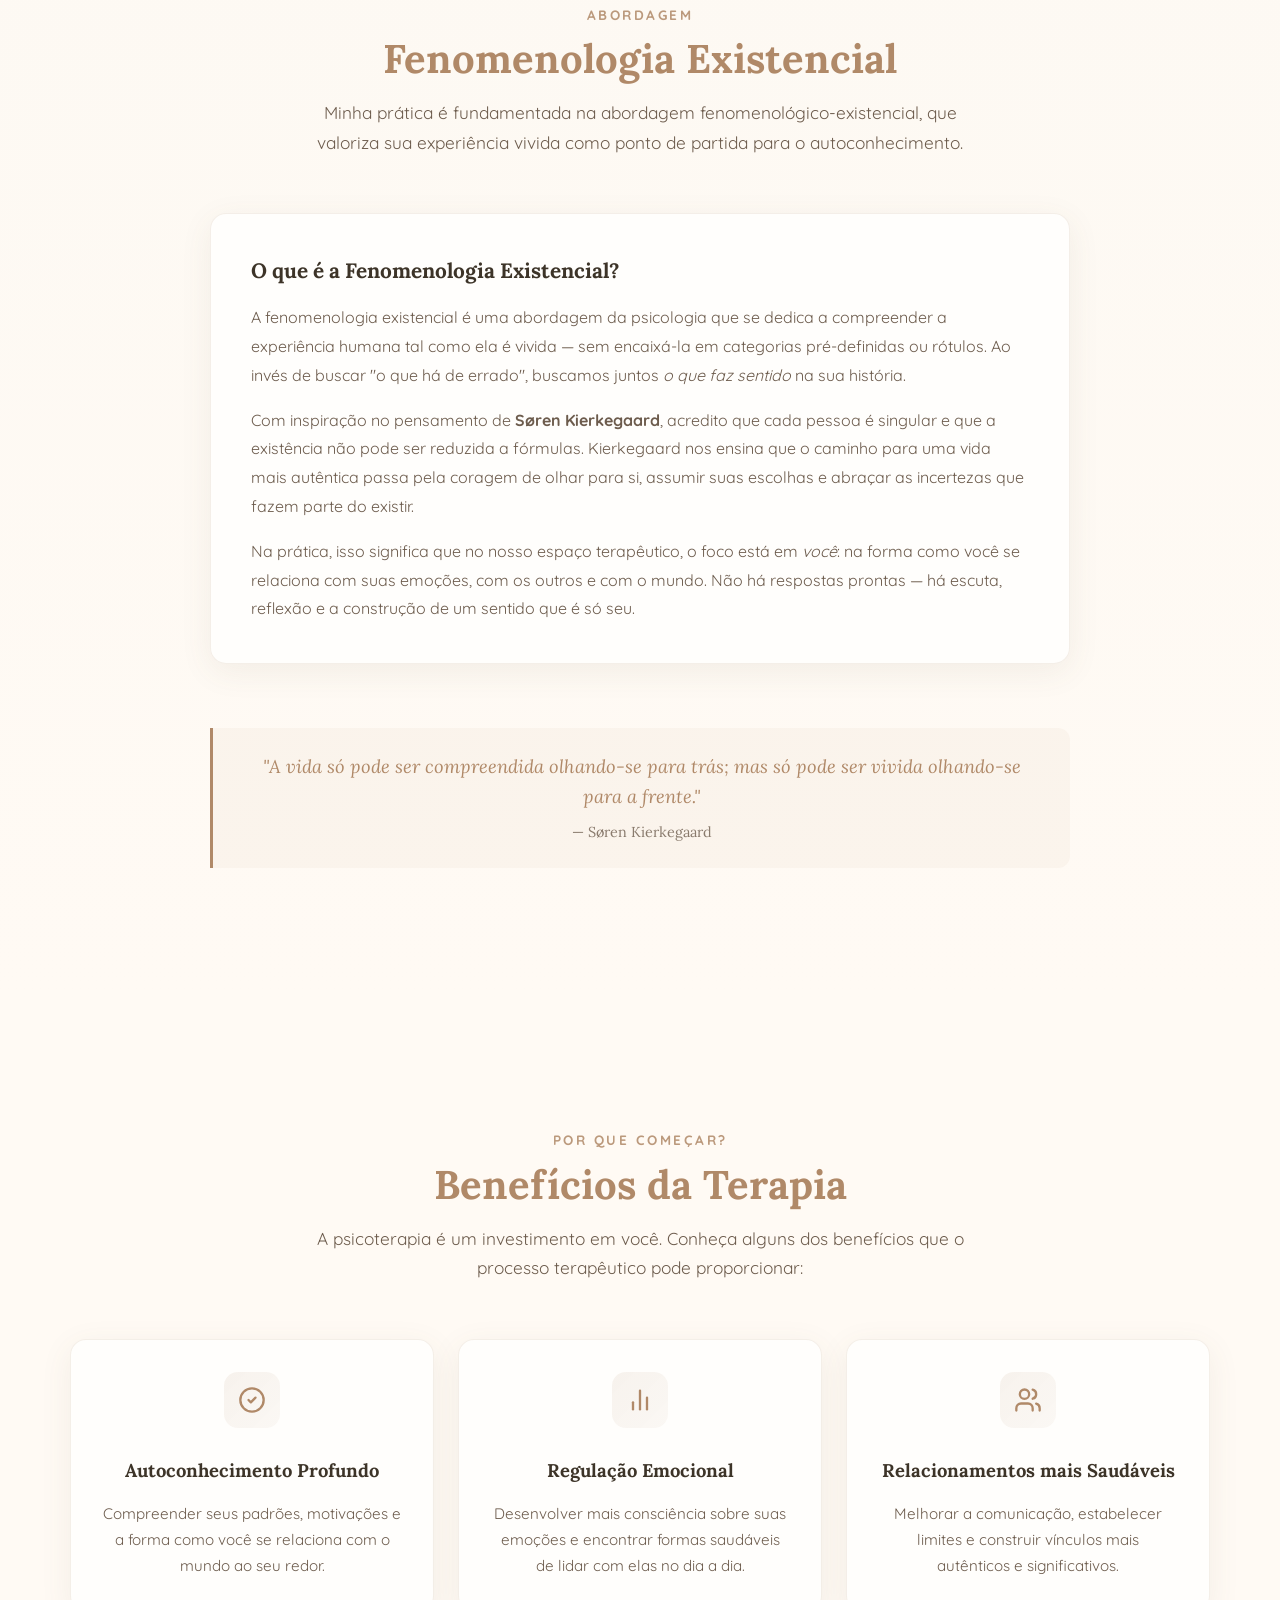
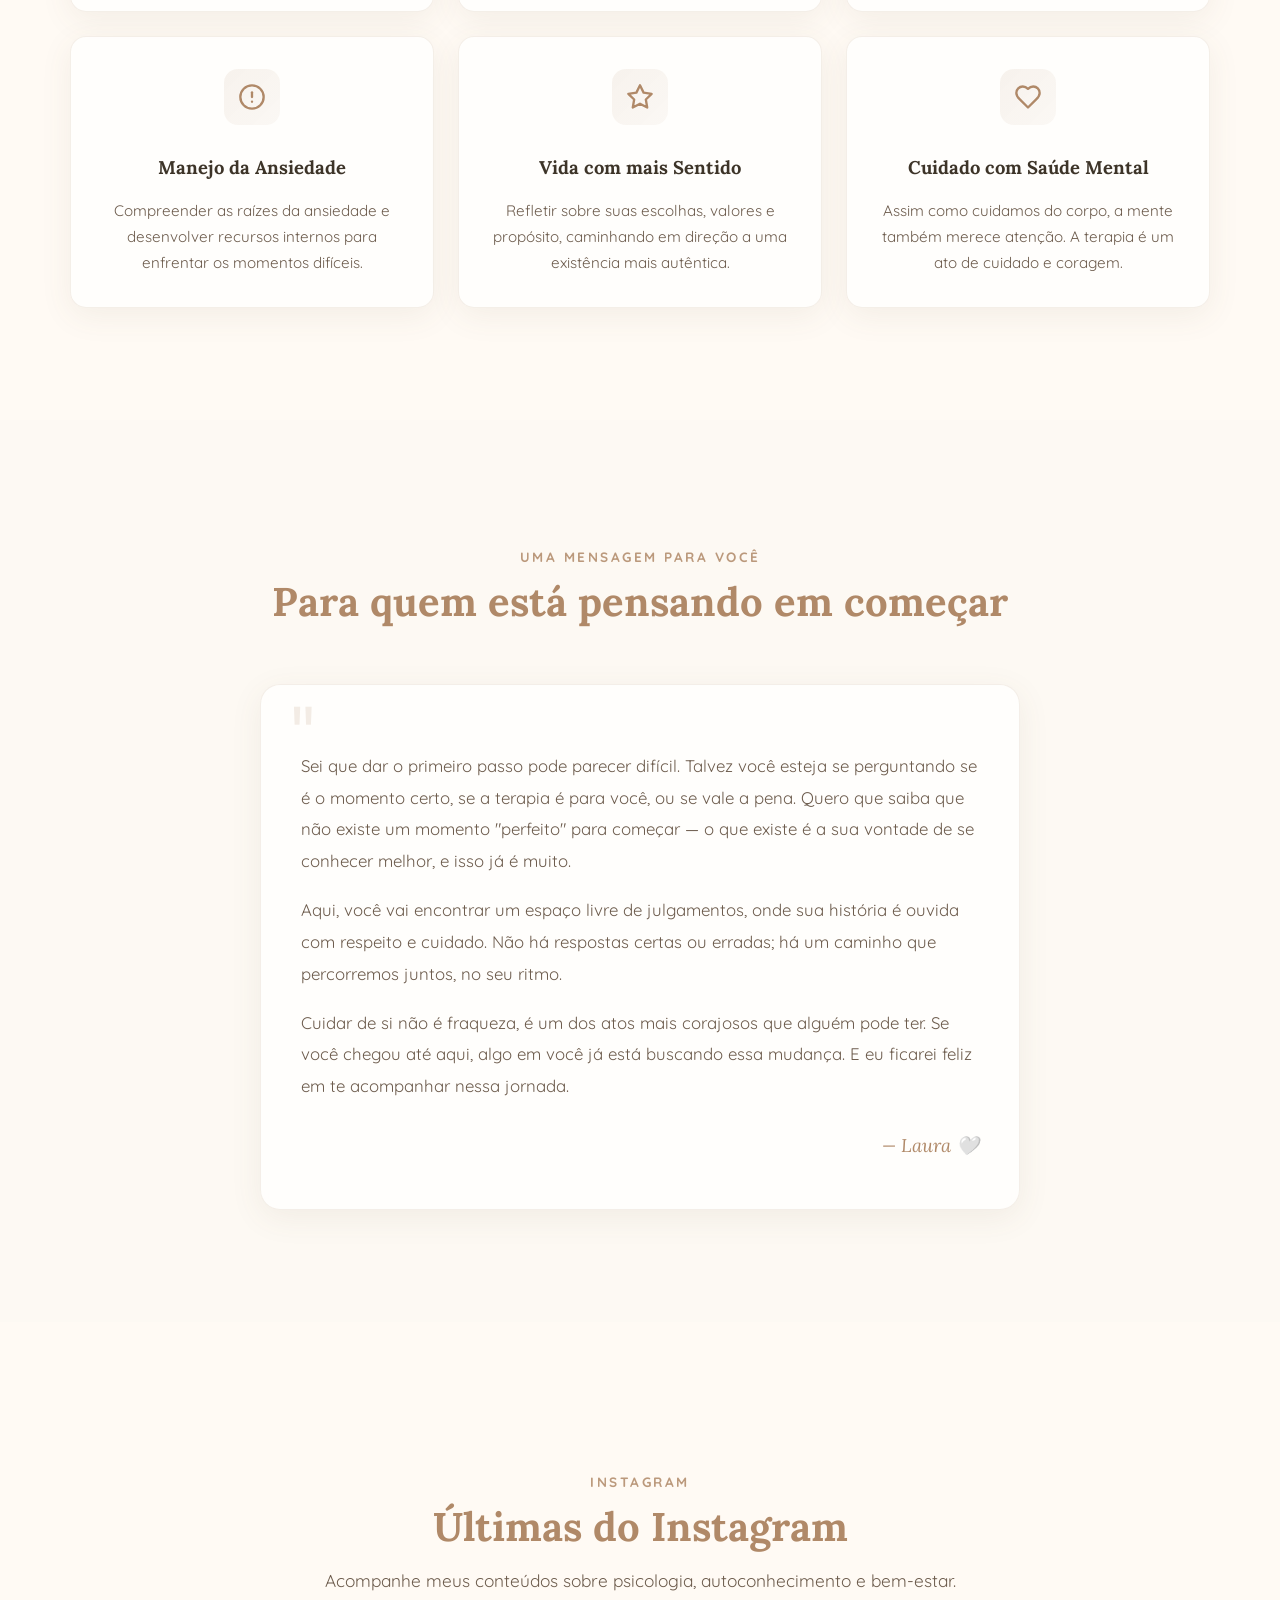
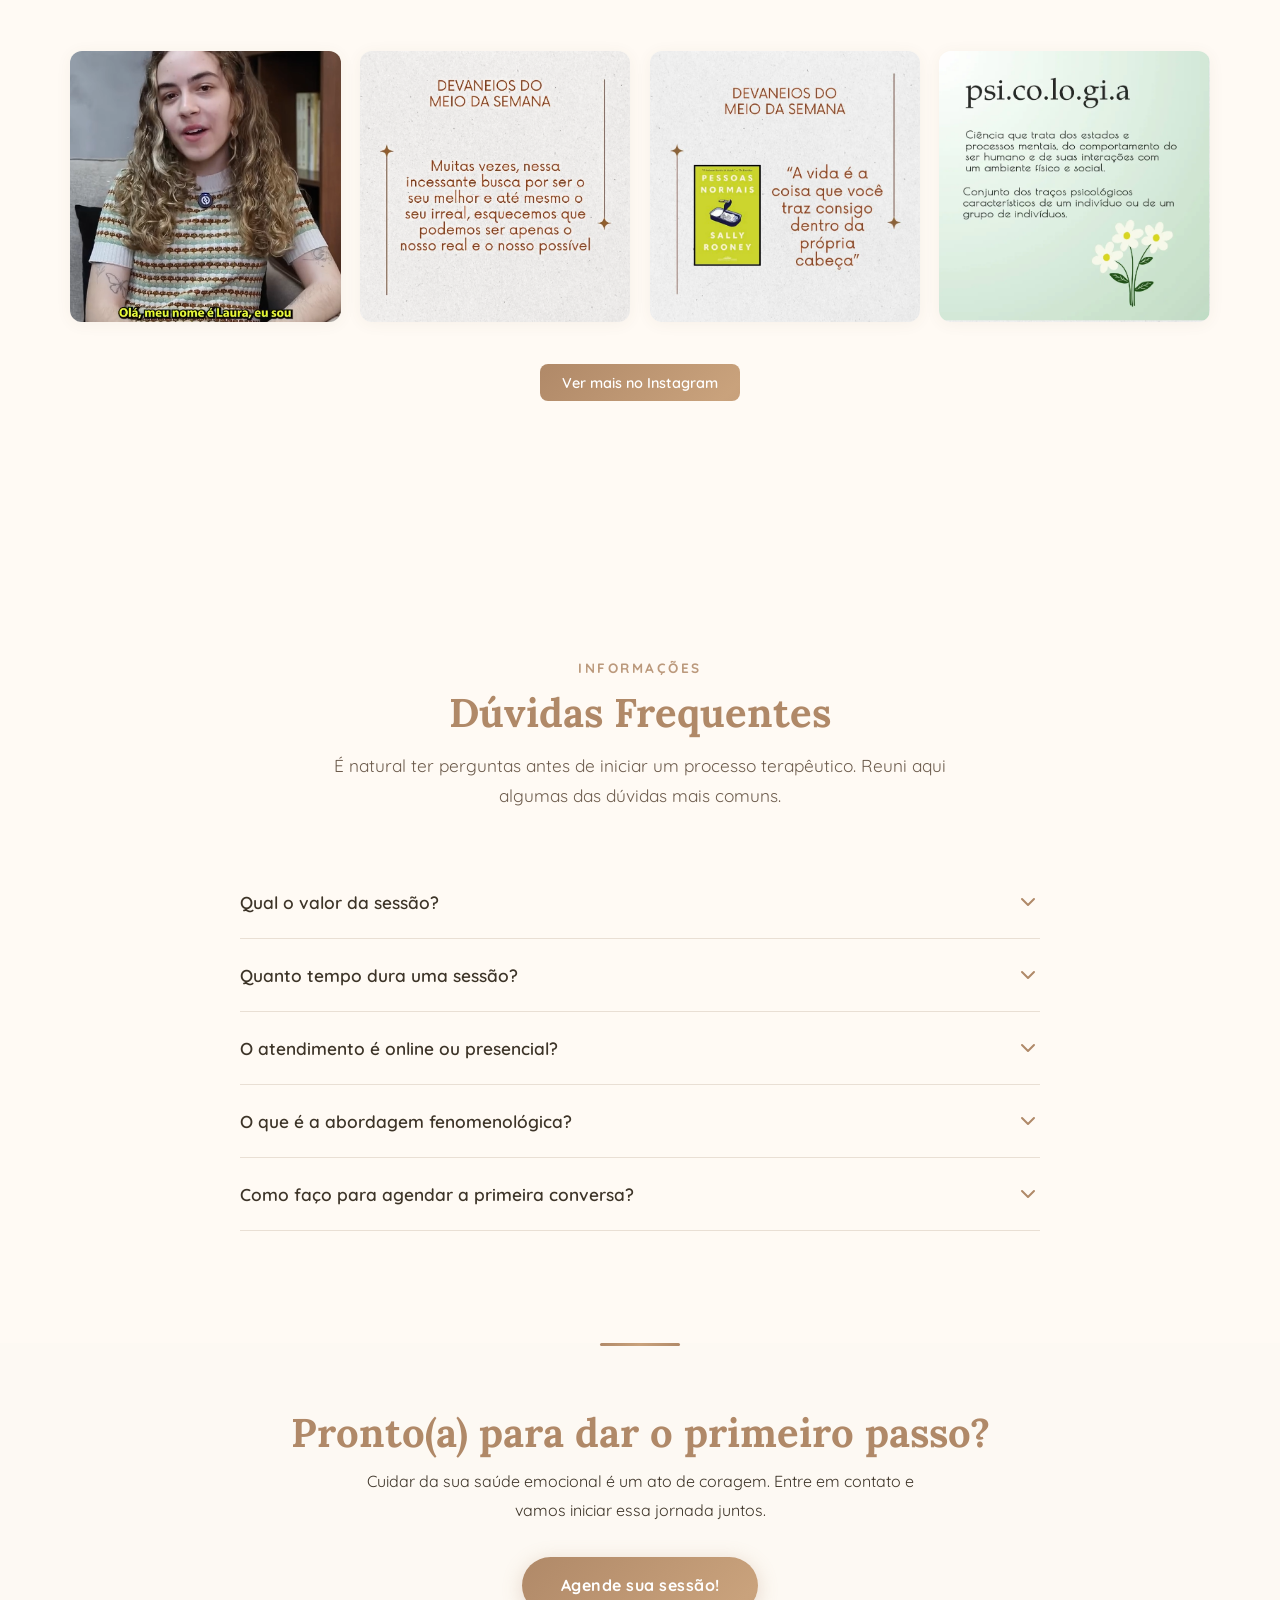
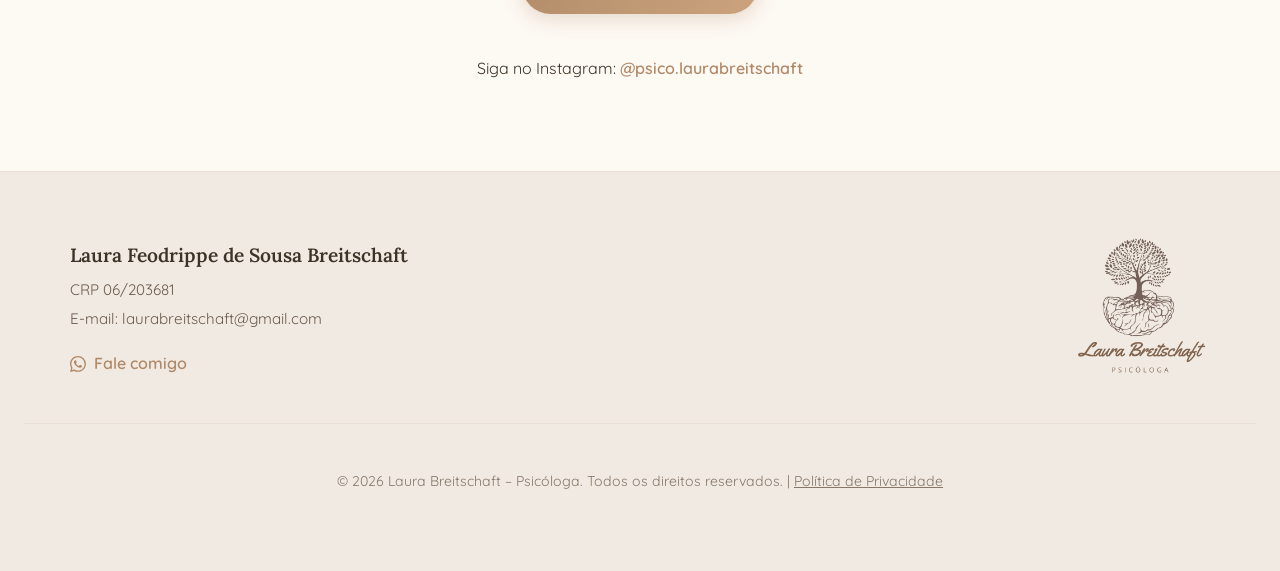
==== commit 82645c07: "Add files via upload" ====
--- a/index.html
+++ b/index.html
@@ -1,343 +1,710 @@
 <!DOCTYPE html>
 <html lang="pt-BR">
+
 <head>
     <script async src="https://www.googletagmanager.com/gtag/js?id=G-13G622EMWX"></script>
     <script>
-      window.dataLayer = window.dataLayer || [];
-      function gtag(){dataLayer.push(arguments);}
-      gtag('js', new Date());
-
-      gtag('config', 'G-13G622EMWX');
+        window.dataLayer = window.dataLayer || [];
+        function gtag() { dataLayer.push(arguments); }
+        gtag('js', new Date());
+
+        gtag('config', 'G-13G622EMWX');
     </script>
     <script>
-      gtag('config', 'AW-17307400391/IULtCMiYy_caEMfx57xA', {
-        'phone_conversion_number': 'wa.me\/5511948906433'
-      });
+        gtag('config', 'AW-17307400391/IULtCMiYy_caEMfx57xA', {
+            'phone_conversion_number': 'wa.me\/5511948906433'
+        });
     </script>
     <script>
-      gtag('config', 'AW-17307400391/QM2ACK2P1_YaEMfx57xA', {
-        'phone_conversion_number': '(11) 94890-6433'
-      });
+        gtag('config', 'AW-17307400391/QM2ACK2P1_YaEMfx57xA', {
+            'phone_conversion_number': '(11) 94890-6433'
+        });
     </script>
     <meta charset="UTF-8" />
     <meta name="viewport" content="width=device-width, initial-scale=1.0" />
     <link rel="stylesheet" href="style.css" />
-    <link href="https://fonts.googleapis.com/css2?family=Quicksand:wght@400;600&display=swap" rel="stylesheet">
+    <link
+        href="https://fonts.googleapis.com/css2?family=Lora:ital,wght@0,400;0,500;0,600;0,700;1,400;1,500&family=Quicksand:wght@400;500;600;700&display=swap"
+        rel="stylesheet">
     <link href="https://unpkg.com/aos@2.3.1/dist/aos.css" rel="stylesheet">
-    <meta name="description" content="Psicóloga Laura Breitschaft. Psicoterapia online com abordagem fenomenológica para autoconhecimento, ansiedade e relacionamentos. Agende sua sessão.">
-    <title>Laura Breitschaft - Psicóloga</title>
+    <meta name="description"
+        content="Psicóloga Laura Breitschaft — CRP 06/203681. Psicoterapia online e presencial com abordagem fenomenológico-existencial. Atendimento para crianças, adolescentes e adultos. Agende sua sessão.">
+    <meta name="keywords"
+        content="psicóloga, psicoterapia online, psicoterapia presencial, terapia, Laura Breitschaft, fenomenologia, existencialismo, Kierkegaard, ansiedade, autoconhecimento, psicóloga Jundiaí">
+    <meta name="author" content="Laura Breitschaft">
+    <title>Laura Breitschaft — Psicóloga | Psicoterapia Online e Presencial</title>
 </head>
+
 <body>
-<header>
-    <nav class="navbar">
-        <a href="#inicio" class="logo">
-            <img src="img/logo-rodape.png" alt="Logo Laura Breitschaft Psicóloga">
-            <span>Laura Breitschaft – Psicóloga</span>
-        </a>
-        
-        <ul class="nav-links">
-            <li><a href="#inicio">Início</a></li>
-            <li><a href="#sobre">Sobre</a></li>
-            <li><a href="#atendimento">Atendimento</a></li>
-            <li><a href="#jornada">Jornada</a></li>
-            <li><a href="#faq">Dúvidas</a></li>
-            <li><a href="#contato">Contato</a></li>
-        </ul>
-
-        <button class="menu-hamburger">
-            <span></span>
-            <span></span>
-            <span></span>
-        </button>
-    </nav>
-</header>
-
-<main>
-    <section id="inicio" class="hero">
-        <div class="hero-image-container">
-            <div class="hero-image-background">
-                <img src="img/back.png" alt="Sombra da foto de Laura Breitschaft">
-            </div>
-            <div class="hero-image-foreground">
-                <img src="img/lauram.png" alt="Foto de perfil de Laura Breitschaft, psicóloga">
+    <header id="main-header">
+        <nav class="navbar">
+            <a href="#inicio" class="logo">
+                <img src="img/logo-rodape.png" alt="Logo Laura Breitschaft Psicóloga">
+                <span>Laura Breitschaft</span>
+            </a>
+
+            <ul class="nav-links">
+                <li><a href="#inicio">Início</a></li>
+                <li><a href="#sobre">Sobre</a></li>
+                <li><a href="#atendimento">Atendimento</a></li>
+                <li><a href="#abordagem">Abordagem</a></li>
+                <li><a href="#faq">Dúvidas</a></li>
+                <li><a href="#contato">Contato</a></li>
+            </ul>
+
+            <button class="menu-hamburger" aria-label="Abrir menu de navegação">
+                <span></span>
+                <span></span>
+                <span></span>
+            </button>
+        </nav>
+    </header>
+
+    <main>
+        <!-- ======================== HERO ======================== -->
+        <section id="inicio" class="hero">
+            <div class="hero-image-container">
+                <div class="hero-image-background">
+                    <img src="img/back.png" alt="Sombra da foto de Laura Breitschaft">
+                </div>
+                <div class="hero-image-foreground">
+                    <img src="img/lauram.png" alt="Foto de perfil de Laura Breitschaft, psicóloga">
+                </div>
+            </div>
+            <div class="hero-content">
+                <h1 data-aos="fade-up" data-aos-delay="300">Você merece um espaço onde possa ser ouvido(a) de verdade.
+                </h1>
+                <p data-aos="fade-up" data-aos-delay="500">Um ambiente seguro, acolhedor e sem julgamentos para você
+                    explorar suas emoções, se reconectar consigo e encontrar novos caminhos — no seu tempo, no seu
+                    ritmo.</p>
+                <a href="https://wa.me/5511948906433" target="_blank" class="btn-whatsapp" data-aos="fade-up"
+                    data-aos-delay="700">Agende sua sessão</a>
+            </div>
+        </section>
+
+        <!-- ======================== COMO POSSO AJUDAR ======================== -->
+        <section id="ajuda" class="ajuda-section">
+            <div class="servicos-container">
+                <div class="section-header">
+                    <h3 class="jornada-pre-titulo">COMO POSSO AJUDAR</h3>
+                    <h2 class="section-headline">Encontre apoio para suas questões</h2>
+                    <p class="section-subtitle">A terapia é um processo de autoconhecimento que pode auxiliar em
+                        diversas áreas da vida. Ofereço um espaço de acolhimento para lidar com desafios como:</p>
+                </div>
+                <div class="ajuda-grid">
+                    <div class="ajuda-card" data-aos="fade-up" data-aos-delay="100">
+                        <div class="card-icon">
+                            <svg xmlns="http://www.w3.org/2000/svg" width="24" height="24" viewBox="0 0 24 24"
+                                fill="none" stroke="currentColor" stroke-width="2" stroke-linecap="round"
+                                stroke-linejoin="round">
+                                <path
+                                    d="M12 2a5 5 0 0 0-5 5c0 1.8.8 3.4 2 4.4V14a3 3 0 0 0 6 0v-2.6c1.2-1 2-2.6 2-4.4a5 5 0 0 0-5-5z" />
+                                <path d="M8.5 14.5a3.5 3.5 0 0 0 7 0" />
+                            </svg>
+                        </div>
+                        <h3>Autoconhecimento</h3>
+                        <p>Aprofundar a compreensão sobre si, seus desejos e seus padrões de comportamento.</p>
+                    </div>
+                    <div class="ajuda-card" data-aos="fade-up" data-aos-delay="200">
+                        <div class="card-icon">
+                            <svg xmlns="http://www.w3.org/2000/svg" width="24" height="24" viewBox="0 0 24 24"
+                                fill="none" stroke="currentColor" stroke-width="2" stroke-linecap="round"
+                                stroke-linejoin="round">
+                                <circle cx="12" cy="12" r="10" />
+                                <path d="M8 14s1.5 2 4 2 4-2 4-2" />
+                                <path d="M9 9h.01" />
+                                <path d="M15 9h.01" />
+                            </svg>
+                        </div>
+                        <h3>Ansiedade e Estresse</h3>
+                        <p>Desenvolver recursos para lidar com a ansiedade, preocupações e as pressões do dia a dia.</p>
+                    </div>
+                    <div class="ajuda-card" data-aos="fade-up" data-aos-delay="300">
+                        <div class="card-icon">
+                            <svg xmlns="http://www.w3.org/2000/svg" width="24" height="24" viewBox="0 0 24 24"
+                                fill="none" stroke="currentColor" stroke-width="2" stroke-linecap="round"
+                                stroke-linejoin="round">
+                                <path
+                                    d="M19 14c1.49-1.46 3-3.21 3-5.5A5.5 5.5 0 0 0 16.5 3c-1.76 0-3 .5-4.5 2-1.5-1.5-2.74-2-4.5-2A5.5 5.5 0 0 0 2 8.5c0 2.3 1.5 4.05 3 5.5l7 7Z" />
+                            </svg>
+                        </div>
+                        <h3>Relacionamentos</h3>
+                        <p>Melhorar a qualidade das suas relações, sejam amorosas, familiares ou profissionais.</p>
+                    </div>
+                    <div class="ajuda-card" data-aos="fade-up" data-aos-delay="100">
+                        <div class="card-icon">
+                            <svg xmlns="http://www.w3.org/2000/svg" width="24" height="24" viewBox="0 0 24 24"
+                                fill="none" stroke="currentColor" stroke-width="2" stroke-linecap="round"
+                                stroke-linejoin="round">
+                                <path d="M21 12a9 9 0 0 0-9-9 9.75 9.75 0 0 0-6.74 2.74L3 8" />
+                                <path d="M3 3v5h5" />
+                                <path d="M3 12a9 9 0 0 0 9 9 9.75 9.75 0 0 0 6.74-2.74L21 16" />
+                                <path d="M21 21v-5h-5" />
+                            </svg>
+                        </div>
+                        <h3>Transições de Vida</h3>
+                        <p>Encontrar suporte para lidar com mudanças, lutos, perdas e novas fases da vida.</p>
+                    </div>
+                    <div class="ajuda-card" data-aos="fade-up" data-aos-delay="200">
+                        <div class="card-icon">
+                            <svg xmlns="http://www.w3.org/2000/svg" width="24" height="24" viewBox="0 0 24 24"
+                                fill="none" stroke="currentColor" stroke-width="2" stroke-linecap="round"
+                                stroke-linejoin="round">
+                                <rect x="2" y="7" width="20" height="14" rx="2" ry="2" />
+                                <path d="M16 21V5a2 2 0 0 0-2-2h-4a2 2 0 0 0-2 2v16" />
+                            </svg>
+                        </div>
+                        <h3>Questões Profissionais</h3>
+                        <p>Explorar insatisfações, buscar novas direções e lidar com os desafios da carreira.</p>
+                    </div>
+                    <div class="ajuda-card" data-aos="fade-up" data-aos-delay="300">
+                        <div class="card-icon">
+                            <svg xmlns="http://www.w3.org/2000/svg" width="24" height="24" viewBox="0 0 24 24"
+                                fill="none" stroke="currentColor" stroke-width="2" stroke-linecap="round"
+                                stroke-linejoin="round">
+                                <path d="M9.88 9.88a3 3 0 1 0 4.24 4.24" />
+                                <path d="M14.12 14.12a3 3 0 1 0-4.24-4.24" />
+                                <path d="M12 18a6 6 0 1 0 0-12 6 6 0 0 0 0 12z" />
+                                <path d="M12 22A10 10 0 1 0 12 2a10 10 0 0 0 0 20z" />
+                            </svg>
+                        </div>
+                        <h3>Sentido e Propósito</h3>
+                        <p>Refletir sobre o que é verdadeiramente importante para você e construir uma vida com mais
+                            sentido.</p>
+                    </div>
+                </div>
+            </div>
+        </section>
+
+        <!-- ======================== SOBRE ======================== -->
+        <section id="sobre" class="sobre-section">
+            <div class="sobre-container" data-aos="fade-right">
+                <div class="sobre-imagem">
+                    <figure>
+                        <img src="img/sobre.png" alt="Foto de perfil de Laura Breitschaft, psicóloga">
+                        <figcaption>"Pensar é um ato, sentir é um fato"<br>— Clarice Lispector</figcaption>
+                    </figure>
+                </div>
+                <div class="sobre-texto" data-aos="fade-left">
+                    <h2>Laura Breitschaft</h2>
+                    <span class="sobre-crp">CRP 06/203681</span>
+                    <p>Oiê! Meu nome é Laura e sou graduada em psicologia pela Universidade Padre Anchieta em Jundiaí.
+                    </p>
+                    <p>Realizo atendimentos para crianças, adolescentes e adultos e ofereço um espaço seguro e acolhedor
+                        para que você possa se expressar livremente, sem julgamentos.</p>
+                    <p>Também tive a alegria de ser voluntária na ONG Sonhar Acordado, uma experiência que reforçou
+                        ainda mais minha escolha pela psicologia e pelo compromisso com o bem-estar do outro.</p>
+
+                    <div class="sobre-formacao">
+                        <h3>Minha Trajetória</h3>
+                        <ul>
+                            <li><strong>Graduação em Psicologia</strong> — Universidade Padre Anchieta</li>
+                            <li><strong>Pós-graduação em Fenomenologia</strong> — IFEN RJ</li>
+                            <li><strong>Curso: Psicologia Clínica Existencial com base em Kierkegaard</strong> — Maitê
+                                Sartori</li>
+                        </ul>
+                    </div>
+
+                    <div class="instagram-box">
+                        <div class="instagram-icon">
+                            <svg xmlns="http://www.w3.org/2000/svg" width="32" height="32" viewBox="0 0 24 24"
+                                fill="none" stroke="currentColor" stroke-width="2" stroke-linecap="round"
+                                stroke-linejoin="round">
+                                <rect x="2" y="2" width="20" height="20" rx="5" ry="5"></rect>
+                                <path d="M16 11.37A4 4 0 1 1 12.63 8 4 4 0 0 1 16 11.37z"></path>
+                                <line x1="17.5" y1="6.5" x2="17.51" y2="6.5"></line>
+                            </svg>
+                        </div>
+                        <div class="instagram-content">
+                            <strong>psico.laurabreitschaft</strong>
+                            <span>Acompanhe conteúdos sobre psicologia e bem-estar.</span>
+                        </div>
+                        <a href="https://www.instagram.com/psico.laurabreitschaft/" target="_blank"
+                            class="instagram-button">Ver perfil</a>
+                    </div>
+                </div>
+            </div>
+        </section>
+
+        <!-- ======================== ATENDIMENTO ======================== -->
+        <section id="atendimento" class="servicos-section">
+            <div class="servicos-container">
+                <div class="section-header">
+                    <h3 class="jornada-pre-titulo">SERVIÇOS</h3>
+                    <h2 class="section-headline">Psicoterapia e Orientação</h2>
+                    <p class="section-subtitle">Conheça os principais serviços oferecidos para adultos, crianças e
+                        adolescentes.</p>
+                </div>
+                <div class="servicos-grid">
+                    <div class="servico-card" data-aos="fade-up" data-aos-delay="100">
+                        <div class="card-icon"><svg xmlns="http://www.w3.org/2000/svg" width="24" height="24"
+                                viewBox="0 0 24 24" fill="none" stroke="currentColor" stroke-width="2"
+                                stroke-linecap="round" stroke-linejoin="round">
+                                <path d="M20 21v-2a4 4 0 0 0-4-4H8a4 4 0 0 0-4 4v2"></path>
+                                <circle cx="12" cy="7" r="4"></circle>
+                            </svg></div>
+                        <h3>Psicoterapia Individual</h3>
+                        <p>Um espaço seguro e confidencial para explorar suas questões, desenvolver autoconhecimento e
+                            encontrar novas formas de lidar com os desafios da vida. Atendimento online ou presencial.
+                        </p>
+                    </div>
+                    <div class="servico-card" data-aos="fade-up" data-aos-delay="200">
+                        <div class="card-icon"><svg xmlns="http://www.w3.org/2000/svg" width="24" height="24"
+                                viewBox="0 0 24 24" fill="none" stroke="currentColor" stroke-width="2"
+                                stroke-linecap="round" stroke-linejoin="round">
+                                <path d="M9 12h.01" />
+                                <path d="M15 12h.01" />
+                                <path d="M10 16c.5.3 1.2.5 2 .5s1.5-.2 2-.5" />
+                                <path
+                                    d="M19 6.3a9 9 0 0 1 1.8 3.9 2 2 0 0 1 0 3.6 9 9 0 0 1-17.6 0 2 2 0 0 1 0-3.6A9 9 0 0 1 12 3c2 0 3.8.7 5.3 2" />
+                            </svg></div>
+                        <h3>Psicoterapia Infantil</h3>
+                        <p>Um espaço seguro e criativo onde a criança se expressa, explora seus sentimentos e supera
+                            medos. O atendimento infantil é realizado exclusivamente de forma presencial.</p>
+                    </div>
+                    <div class="servico-card" data-aos="fade-up" data-aos-delay="300">
+                        <div class="card-icon"><svg xmlns="http://www.w3.org/2000/svg" width="24" height="24"
+                                viewBox="0 0 24 24" fill="none" stroke="currentColor" stroke-width="2"
+                                stroke-linecap="round" stroke-linejoin="round">
+                                <circle cx="12" cy="8" r="5" />
+                                <path d="M20 21a8 8 0 0 0-16 0" />
+                            </svg></div>
+                        <h3>Espaço do Adolescente</h3>
+                        <p>Um ambiente de escuta sem julgamentos para falar sobre ansiedade, escola e as grandes
+                            questões dessa fase, fortalecendo a autoestima e a confiança.</p>
+                    </div>
+                </div>
+            </div>
+        </section>
+
+        <!-- ======================== JORNADA TERAPÊUTICA ======================== -->
+        <section id="jornada" class="jornada-section">
+            <div class="servicos-container">
+                <div class="section-header">
+                    <h3 class="jornada-pre-titulo">PSICOTERAPIA</h3>
+                    <h2 class="section-headline">Nossa Jornada Terapêutica</h2>
+                    <p class="section-subtitle">O processo terapêutico é uma construção conjunta, uma jornada de
+                        descoberta que percorremos no seu ritmo. Ele se baseia em alguns pilares fundamentais:</p>
+                </div>
+                <div class="jornada-grid">
+                    <div class="jornada-card" data-aos="fade-up" data-aos-delay="100">
+                        <div class="jornada-numero">1</div>
+                        <h3>O Acolhimento</h3>
+                        <p>Nosso primeiro passo é uma conversa inicial, onde você pode me conhecer, tirar dúvidas e
+                            sentir se este é o espaço certo para você. É o início da construção de um vínculo de
+                            confiança.</p>
+                    </div>
+                    <div class="jornada-card" data-aos="fade-up" data-aos-delay="200">
+                        <div class="jornada-numero">2</div>
+                        <h3>A Escuta</h3>
+                        <p>Você é convidado(a) a falar sobre o que vier à mente. Minha escuta é atenta e livre de
+                            julgamentos, focada em compreender sua singularidade e a forma como você percebe e vive suas
+                            experiências.</p>
+                    </div>
+                    <div class="jornada-card" data-aos="fade-up" data-aos-delay="300">
+                        <div class="jornada-numero">3</div>
+                        <h3>A Descoberta</h3>
+                        <p>Em nossos encontros, o convite será para olharmos juntos para a sua experiência, tal como ela
+                            se apresenta no momento. A terapia se torna um espaço para descrever e acolher seu modo de
+                            sentir e perceber o mundo, permitindo que novos sentidos e possibilidades se revelem a
+                            partir de sua própria vivência.</p>
+                    </div>
+                </div>
+                <div class="atendimento-online-box" data-aos="fade-up" data-aos-delay="200">
+                    <h4>Modalidades de Atendimento</h4>
+                    <p>Ofereço atendimento <strong>online</strong> (por videochamada) e <strong>presencial</strong>, de
+                        acordo com a sua necessidade. O atendimento online proporciona flexibilidade e a possibilidade
+                        de realizar a terapia no conforto do seu lar, de qualquer lugar do Brasil. <strong>Para
+                            crianças, o atendimento é exclusivamente presencial</strong>, garantindo o vínculo e as
+                        interações necessárias para o processo terapêutico infantil.</p>
+                </div>
+            </div>
+        </section>
+
+        <!-- ======================== ABORDAGEM FENOMENOLÓGICA ======================== -->
+        <section id="abordagem" class="abordagem-section">
+            <div class="servicos-container">
+                <div class="section-header">
+                    <h3 class="jornada-pre-titulo">ABORDAGEM</h3>
+                    <h2 class="section-headline">Fenomenologia Existencial</h2>
+                    <p class="section-subtitle">Minha prática é fundamentada na abordagem fenomenológico-existencial,
+                        que valoriza sua experiência vivida como ponto de partida para o autoconhecimento.</p>
+                </div>
+                <div class="abordagem-content" data-aos="fade-up">
+                    <div class="abordagem-texto">
+                        <h3>O que é a Fenomenologia Existencial?</h3>
+                        <p>A fenomenologia existencial é uma abordagem da psicologia que se dedica a compreender a
+                            experiência humana tal como ela é vivida — sem encaixá-la em categorias pré-definidas ou
+                            rótulos. Ao invés de buscar "o que há de errado", buscamos juntos <em>o que faz sentido</em>
+                            na sua história.</p>
+                        <p>Com inspiração no pensamento de <strong>Søren Kierkegaard</strong>, acredito que cada pessoa
+                            é singular e que a existência não pode ser reduzida a fórmulas. Kierkegaard nos ensina que o
+                            caminho para uma vida mais autêntica passa pela coragem de olhar para si, assumir suas
+                            escolhas e abraçar as incertezas que fazem parte do existir.</p>
+                        <p>Na prática, isso significa que no nosso espaço terapêutico, o foco está em <em>você</em>: na
+                            forma como você se relaciona com suas emoções, com os outros e com o mundo. Não há respostas
+                            prontas — há escuta, reflexão e a construção de um sentido que é só seu.</p>
+                    </div>
+                    <blockquote class="abordagem-citacao" data-aos="fade-up" data-aos-delay="100">
+                        "A vida só pode ser compreendida olhando-se para trás; mas só pode ser vivida olhando-se para a
+                        frente."
+                        <cite>— Søren Kierkegaard</cite>
+                    </blockquote>
+                </div>
+            </div>
+        </section>
+
+        <!-- ======================== BENEFÍCIOS DA TERAPIA ======================== -->
+        <section id="beneficios" class="beneficios-section">
+            <div class="servicos-container">
+                <div class="section-header">
+                    <h3 class="jornada-pre-titulo">POR QUE COMEÇAR?</h3>
+                    <h2 class="section-headline">Benefícios da Terapia</h2>
+                    <p class="section-subtitle">A psicoterapia é um investimento em você. Conheça alguns dos benefícios
+                        que o processo terapêutico pode proporcionar:</p>
+                </div>
+                <div class="beneficios-grid">
+                    <div class="beneficio-card" data-aos="fade-up" data-aos-delay="100">
+                        <div class="card-icon">
+                            <svg xmlns="http://www.w3.org/2000/svg" width="24" height="24" viewBox="0 0 24 24"
+                                fill="none" stroke="currentColor" stroke-width="2" stroke-linecap="round"
+                                stroke-linejoin="round">
+                                <path d="M12 22c5.523 0 10-4.477 10-10S17.523 2 12 2 2 6.477 2 12s4.477 10 10 10z" />
+                                <path d="m9 12 2 2 4-4" />
+                            </svg>
+                        </div>
+                        <h3>Autoconhecimento Profundo</h3>
+                        <p>Compreender seus padrões, motivações e a forma como você se relaciona com o mundo ao seu
+                            redor.</p>
+                    </div>
+                    <div class="beneficio-card" data-aos="fade-up" data-aos-delay="200">
+                        <div class="card-icon">
+                            <svg xmlns="http://www.w3.org/2000/svg" width="24" height="24" viewBox="0 0 24 24"
+                                fill="none" stroke="currentColor" stroke-width="2" stroke-linecap="round"
+                                stroke-linejoin="round">
+                                <path d="M18 20V10" />
+                                <path d="M12 20V4" />
+                                <path d="M6 20v-6" />
+                            </svg>
+                        </div>
+                        <h3>Regulação Emocional</h3>
+                        <p>Desenvolver mais consciência sobre suas emoções e encontrar formas saudáveis de lidar com
+                            elas no dia a dia.</p>
+                    </div>
+                    <div class="beneficio-card" data-aos="fade-up" data-aos-delay="300">
+                        <div class="card-icon">
+                            <svg xmlns="http://www.w3.org/2000/svg" width="24" height="24" viewBox="0 0 24 24"
+                                fill="none" stroke="currentColor" stroke-width="2" stroke-linecap="round"
+                                stroke-linejoin="round">
+                                <path d="M16 21v-2a4 4 0 0 0-4-4H6a4 4 0 0 0-4 4v2" />
+                                <circle cx="9" cy="7" r="4" />
+                                <path d="M22 21v-2a4 4 0 0 0-3-3.87" />
+                                <path d="M16 3.13a4 4 0 0 1 0 7.75" />
+                            </svg>
+                        </div>
+                        <h3>Relacionamentos mais Saudáveis</h3>
+                        <p>Melhorar a comunicação, estabelecer limites e construir vínculos mais autênticos e
+                            significativos.</p>
+                    </div>
+                    <div class="beneficio-card" data-aos="fade-up" data-aos-delay="100">
+                        <div class="card-icon">
+                            <svg xmlns="http://www.w3.org/2000/svg" width="24" height="24" viewBox="0 0 24 24"
+                                fill="none" stroke="currentColor" stroke-width="2" stroke-linecap="round"
+                                stroke-linejoin="round">
+                                <circle cx="12" cy="12" r="10" />
+                                <line x1="12" y1="8" x2="12" y2="12" />
+                                <line x1="12" y1="16" x2="12.01" y2="16" />
+                            </svg>
+                        </div>
+                        <h3>Manejo da Ansiedade</h3>
+                        <p>Compreender as raízes da ansiedade e desenvolver recursos internos para enfrentar os momentos
+                            difíceis.</p>
+                    </div>
+                    <div class="beneficio-card" data-aos="fade-up" data-aos-delay="200">
+                        <div class="card-icon">
+                            <svg xmlns="http://www.w3.org/2000/svg" width="24" height="24" viewBox="0 0 24 24"
+                                fill="none" stroke="currentColor" stroke-width="2" stroke-linecap="round"
+                                stroke-linejoin="round">
+                                <polygon
+                                    points="12 2 15.09 8.26 22 9.27 17 14.14 18.18 21.02 12 17.77 5.82 21.02 7 14.14 2 9.27 8.91 8.26 12 2" />
+                            </svg>
+                        </div>
+                        <h3>Vida com mais Sentido</h3>
+                        <p>Refletir sobre suas escolhas, valores e propósito, caminhando em direção a uma existência
+                            mais autêntica.</p>
+                    </div>
+                    <div class="beneficio-card" data-aos="fade-up" data-aos-delay="300">
+                        <div class="card-icon">
+                            <svg xmlns="http://www.w3.org/2000/svg" width="24" height="24" viewBox="0 0 24 24"
+                                fill="none" stroke="currentColor" stroke-width="2" stroke-linecap="round"
+                                stroke-linejoin="round">
+                                <path
+                                    d="M19 14c1.49-1.46 3-3.21 3-5.5A5.5 5.5 0 0 0 16.5 3c-1.76 0-3 .5-4.5 2-1.5-1.5-2.74-2-4.5-2A5.5 5.5 0 0 0 2 8.5c0 2.3 1.5 4.05 3 5.5l7 7Z" />
+                            </svg>
+                        </div>
+                        <h3>Cuidado com Saúde Mental</h3>
+                        <p>Assim como cuidamos do corpo, a mente também merece atenção. A terapia é um ato de cuidado e
+                            coragem.</p>
+                    </div>
+                </div>
+            </div>
+        </section>
+
+        <!-- ======================== MENSAGEM PESSOAL ======================== -->
+        <section id="mensagem" class="mensagem-section">
+            <div class="servicos-container">
+                <div class="section-header">
+                    <h3 class="jornada-pre-titulo">UMA MENSAGEM PARA VOCÊ</h3>
+                    <h2 class="section-headline">Para quem está pensando em começar</h2>
+                </div>
+                <div class="mensagem-card" data-aos="fade-up">
+                    <span class="mensagem-aspas">"</span>
+                    <p>Sei que dar o primeiro passo pode parecer difícil. Talvez você esteja se perguntando se é o
+                        momento certo, se a terapia é para você, ou se vale a pena. Quero que saiba que não existe um
+                        momento "perfeito" para começar — o que existe é a sua vontade de se conhecer melhor, e isso já
+                        é muito.</p>
+                    <p>Aqui, você vai encontrar um espaço livre de julgamentos, onde sua história é ouvida com respeito
+                        e cuidado. Não há respostas certas ou erradas; há um caminho que percorremos juntos, no seu
+                        ritmo.</p>
+                    <p>Cuidar de si não é fraqueza, é um dos atos mais corajosos que alguém pode ter. Se você chegou até
+                        aqui, algo em você já está buscando essa mudança. E eu ficarei feliz em te acompanhar nessa
+                        jornada.</p>
+                    <div class="mensagem-assinatura">— Laura 🤍</div>
+                </div>
+            </div>
+        </section>
+
+        <!-- ======================== INSTAGRAM FEED ======================== -->
+        <section id="instagram" class="instagram-section">
+            <div class="servicos-container">
+                <div class="section-header">
+                    <h3 class="jornada-pre-titulo">INSTAGRAM</h3>
+                    <h2 class="section-headline">Últimas do Instagram</h2>
+                    <p class="section-subtitle">
+                        Acompanhe meus conteúdos sobre psicologia, autoconhecimento e bem-estar.
+                    </p>
+                </div>
+                <div class="instagram-grid">
+                    <a href="https://www.instagram.com/p/DIKNqFlJ-dX/" target="_blank" class="instagram-post"
+                        data-aos="fade-up">
+                        <img src="img/Post 3.png" alt="Post do Instagram">
+                        <div class="instagram-overlay">
+                            <svg xmlns="http://www.w3.org/2000/svg" width="32" height="32" viewBox="0 0 24 24"
+                                fill="none" stroke="white" stroke-width="2" stroke-linecap="round"
+                                stroke-linejoin="round">
+                                <rect x="2" y="2" width="20" height="20" rx="5" ry="5"></rect>
+                                <path d="M16 11.37A4 4 0 1 1 12.63 8 4 4 0 0 1 16 11.37z"></path>
+                                <line x1="17.5" y1="6.5" x2="17.51" y2="6.5"></line>
+                            </svg>
+                        </div>
+                    </a>
+                    <a href="https://www.instagram.com/p/C2xnpjUO1WF/" target="_blank" class="instagram-post"
+                        data-aos="fade-up" data-aos-delay="100">
+                        <img src="img/Post 1.png" alt="Post do Instagram">
+                        <div class="instagram-overlay">
+                            <svg xmlns="http://www.w3.org/2000/svg" width="32" height="32" viewBox="0 0 24 24"
+                                fill="none" stroke="white" stroke-width="2" stroke-linecap="round"
+                                stroke-linejoin="round">
+                                <rect x="2" y="2" width="20" height="20" rx="5" ry="5"></rect>
+                                <path d="M16 11.37A4 4 0 1 1 12.63 8 4 4 0 0 1 16 11.37z"></path>
+                                <line x1="17.5" y1="6.5" x2="17.51" y2="6.5"></line>
+                            </svg>
+                        </div>
+                    </a>
+                    <a href="https://www.instagram.com/p/C3DolHhO0Mm/" target="_blank" class="instagram-post"
+                        data-aos="fade-up" data-aos-delay="200">
+                        <img src="img/Post 2.png" alt="Post do Instagram">
+                        <div class="instagram-overlay">
+                            <svg xmlns="http://www.w3.org/2000/svg" width="32" height="32" viewBox="0 0 24 24"
+                                fill="none" stroke="white" stroke-width="2" stroke-linecap="round"
+                                stroke-linejoin="round">
+                                <rect x="2" y="2" width="20" height="20" rx="5" ry="5"></rect>
+                                <path d="M16 11.37A4 4 0 1 1 12.63 8 4 4 0 0 1 16 11.37z"></path>
+                                <line x1="17.5" y1="6.5" x2="17.51" y2="6.5"></line>
+                            </svg>
+                        </div>
+                    </a>
+                    <a href="https://www.instagram.com/p/C1zoVVPOZ9j/" target="_blank" class="instagram-post"
+                        data-aos="fade-up" data-aos-delay="300">
+                        <img src="img/Post.png" alt="Post do Instagram sobre terapia">
+                        <div class="instagram-overlay">
+                            <svg xmlns="http://www.w3.org/2000/svg" width="32" height="32" viewBox="0 0 24 24"
+                                fill="none" stroke="white" stroke-width="2" stroke-linecap="round"
+                                stroke-linejoin="round">
+                                <rect x="2" y="2" width="20" height="20" rx="5" ry="5"></rect>
+                                <path d="M16 11.37A4 4 0 1 1 12.63 8 4 4 0 0 1 16 11.37z"></path>
+                                <line x1="17.5" y1="6.5" x2="17.51" y2="6.5"></line>
+                            </svg>
+                        </div>
+                    </a>
+                </div>
+                <div class="instagram-button-center">
+                    <a href="https://www.instagram.com/psico.laurabreitschaft/" target="_blank"
+                        class="instagram-button">
+                        Ver mais no Instagram
+                    </a>
+                </div>
+            </div>
+        </section>
+
+        <!-- ======================== FAQ ======================== -->
+        <section id="faq" class="faq-section">
+            <div class="servicos-container">
+                <div class="section-header">
+                    <h3 class="jornada-pre-titulo">INFORMAÇÕES</h3>
+                    <h2 class="section-headline">Dúvidas Frequentes</h2>
+                    <p class="section-subtitle">É natural ter perguntas antes de iniciar um processo terapêutico. Reuni
+                        aqui algumas das dúvidas mais comuns.</p>
+                </div>
+                <div class="faq-container">
+                    <div class="faq-item">
+                        <button class="faq-question" id="faq-q1">
+                            <span>Qual o valor da sessão?</span>
+                            <svg class="faq-arrow" xmlns="http://www.w3.org/2000/svg" width="24" height="24"
+                                viewBox="0 0 24 24" fill="none" stroke="currentColor" stroke-width="2"
+                                stroke-linecap="round" stroke-linejoin="round">
+                                <polyline points="6 9 12 15 18 9"></polyline>
+                            </svg>
+                        </button>
+                        <div class="faq-answer">
+                            <p>O valor da sessão é informado durante nosso primeiro contato. Entre em contato para que
+                                eu possa entender sua necessidade e passar todas as informações detalhadas.</p>
+                        </div>
+                    </div>
+                    <div class="faq-item">
+                        <button class="faq-question" id="faq-q2">
+                            <span>Quanto tempo dura uma sessão?</span>
+                            <svg class="faq-arrow" xmlns="http://www.w3.org/2000/svg" width="24" height="24"
+                                viewBox="0 0 24 24" fill="none" stroke="currentColor" stroke-width="2"
+                                stroke-linecap="round" stroke-linejoin="round">
+                                <polyline points="6 9 12 15 18 9"></polyline>
+                            </svg>
+                        </button>
+                        <div class="faq-answer">
+                            <p>Cada sessão tem a duração de 50 minutos e, geralmente, ocorrem uma vez por semana em dia
+                                e horário a serem combinados previamente.</p>
+                        </div>
+                    </div>
+                    <div class="faq-item">
+                        <button class="faq-question" id="faq-q3">
+                            <span>O atendimento é online ou presencial?</span>
+                            <svg class="faq-arrow" xmlns="http://www.w3.org/2000/svg" width="24" height="24"
+                                viewBox="0 0 24 24" fill="none" stroke="currentColor" stroke-width="2"
+                                stroke-linecap="round" stroke-linejoin="round">
+                                <polyline points="6 9 12 15 18 9"></polyline>
+                            </svg>
+                        </button>
+                        <div class="faq-answer">
+                            <p>Ofereço ambas as modalidades! Para adultos e adolescentes, o atendimento pode ser online
+                                (por videochamada) ou presencial. Para crianças, o atendimento é exclusivamente
+                                presencial, para garantir a qualidade do vínculo terapêutico.</p>
+                        </div>
+                    </div>
+                    <div class="faq-item">
+                        <button class="faq-question" id="faq-q4">
+                            <span>O que é a abordagem fenomenológica?</span>
+                            <svg class="faq-arrow" xmlns="http://www.w3.org/2000/svg" width="24" height="24"
+                                viewBox="0 0 24 24" fill="none" stroke="currentColor" stroke-width="2"
+                                stroke-linecap="round" stroke-linejoin="round">
+                                <polyline points="6 9 12 15 18 9"></polyline>
+                            </svg>
+                        </button>
+                        <div class="faq-answer">
+                            <p>A fenomenologia existencial é uma abordagem que busca compreender a experiência humana
+                                tal como ela é vivida, sem rótulos ou diagnósticos prévios. O foco é em você: na sua
+                                história, nos seus sentimentos e na forma como você percebe o mundo. É um convite ao
+                                autoconhecimento genuíno.</p>
+                        </div>
+                    </div>
+                    <div class="faq-item">
+                        <button class="faq-question" id="faq-q5">
+                            <span>Como faço para agendar a primeira conversa?</span>
+                            <svg class="faq-arrow" xmlns="http://www.w3.org/2000/svg" width="24" height="24"
+                                viewBox="0 0 24 24" fill="none" stroke="currentColor" stroke-width="2"
+                                stroke-linecap="round" stroke-linejoin="round">
+                                <polyline points="6 9 12 15 18 9"></polyline>
+                            </svg>
+                        </button>
+                        <div class="faq-answer">
+                            <p>Você pode me enviar uma mensagem pelo WhatsApp clicando em qualquer um dos botões de
+                                agendamento espalhados pelo site. Será um prazer conversar com você!</p>
+                        </div>
+                    </div>
+                </div>
+            </div>
+        </section>
+
+        <!-- ======================== CTA FINAL ======================== -->
+        <section id="contato" class="contato-section">
+            <h2 data-aos="fade-up">Pronto(a) para dar o primeiro passo?</h2>
+            <p data-aos="fade-up" data-aos-delay="100">Cuidar da sua saúde emocional é um ato de coragem. Entre em
+                contato e vamos iniciar essa jornada juntos.</p>
+            <a class="btn-whatsapp" href="https://wa.me/5511948906433" target="_blank" data-aos="fade-up"
+                data-aos-delay="200">Agende sua sessão!</a>
+            <p class="social-link" data-aos="fade-up" data-aos-delay="300">Siga no Instagram: <a
+                    href="https://www.instagram.com/psico.laurabreitschaft/" target="_blank">@psico.laurabreitschaft</a>
+            </p>
+        </section>
+    </main>
+
+    <footer>
+        <div class="footer-container">
+            <div class="footer-contato">
+                <p class="footer-nome">Laura Feodrippe de Sousa Breitschaft</p>
+                <p class="footer-info">CRP 06/203681</p>
+                <p class="footer-info">E-mail: <a
+                        href="mailto:laurabreitschaft@gmail.com">laurabreitschaft@gmail.com</a></p>
+                <a href="https://wa.me/5511948906433" target="_blank" class="footer-whatsapp"
+                    aria-label="Fale conosco pelo WhatsApp">
+                    <svg xmlns="http://www.w3.org/2000/svg" width="1em" height="1em" viewBox="0 0 16 16"
+                        fill="currentColor">
+                        <path
+                            d="M13.601 2.326A7.854 7.854 0 0 0 7.994 0C3.627 0 .068 3.558.064 7.926c0 1.399.366 2.76 1.057 3.965L0 16l4.204-1.102a7.933 7.933 0 0 0 3.79.965h.004c4.368 0 7.926-3.558 7.93-7.93A7.898 7.898 0 0 0 13.6 2.326zM7.994 14.521a6.573 6.573 0 0 1-3.356-.92l-.24-.144-2.494.654.666-2.433-.156-.251a6.56 6.56 0 0 1-1.007-3.505c0-3.626 2.957-6.584 6.591-6.584a6.56 6.56 0 0 1 4.66 1.931 6.557 6.557 0 0 1 1.928 4.66c-.004 3.639-2.961 6.592-6.592 6.592zm3.615-4.934c-.197-.099-1.17-.578-1.353-.646-.182-.068-.315-.099-.445.099-.133.197-.513.646-.627.775-.114.133-.232.148-.43.05-.197-.1-.836-.308-1.592-.985-.59-.525-.985-1.175-1.103-1.372-.114-.198-.011-.304.088-.403.087-.088.197-.232.296-.346.1-.114.133-.198.198-.33.065-.134.034-.248-.015-.347-.05-.099-.445-1.076-.612-1.47-.16-.389-.323-.335-.445-.34-.114-.007-.247-.007-.38-.007a.729.729 0 0 0-.529.247c-.182.198-.691.677-.691 1.654 0 .977.71 1.916.81 2.049.098.133 1.394 2.132 3.383 2.992.47.205.84.326 1.129.418.475.152.904.129 1.246.08.38-.058 1.171-.48 1.338-.943.164-.464.164-.86.114-.943-.049-.084-.182-.133-.38-.232z" />
+                    </svg>
+                    <span>Fale comigo</span>
+                </a>
+            </div>
+            <div class="footer-logo">
+                <img src="img/logo-rodape.png" alt="Logo Laura Breitschaft Psicóloga">
             </div>
         </div>
-        <div class="hero-content">
-            <h1 data-aos="fade-up" data-aos-delay="300">Escuta sensível para quem busca compreender-se em sua totalidade.</h1>
-            <p data-aos="fade-up" data-aos-delay="500">Um espaço seguro e confidencial para você explorar suas questões, com respeito à sua história e ao seu ritmo.</p>
-            <a href="https://wa.me/5511948906433" target="_blank" class="btn-whatsapp" data-aos="fade-up" data-aos-delay="700">Agende sua sessão</a>
+        <div class="footer-copy">
+            <p>&copy; 2026 Laura Breitschaft – Psicóloga. Todos os direitos reservados. | <a
+                    href="politica-privacidade.html" class="privacy-link">Política de Privacidade</a></p>
         </div>
-    </section>
-
-    <section id="ajuda" class="ajuda-section">
-        <div class="servicos-container">
-            <div class="section-header">
-                <h3 class="jornada-pre-titulo">COMO POSSO AJUDAR</h3>
-                <h2 class="section-headline">Encontre apoio para suas questões</h2>
-                <p class="section-subtitle">A terapia é um processo de autoconhecimento que pode auxiliar em diversas áreas da vida. Ofereço um espaço de acolhimento para lidar com desafios como:</p>
-            </div>
-            <div class="ajuda-grid">
-                <div class="ajuda-card" data-aos="fade-up" data-aos-delay="100">
-                    <div class="card-icon">
-                        <svg xmlns="http://www.w3.org/2000/svg" width="24" height="24" viewBox="0 0 24 24" fill="none" stroke="currentColor" stroke-width="2" stroke-linecap="round" stroke-linejoin="round"><path d="M12 2a5 5 0 0 0-5 5c0 1.8.8 3.4 2 4.4V14a3 3 0 0 0 6 0v-2.6c1.2-1 2-2.6 2-4.4a5 5 0 0 0-5-5z"/><path d="M8.5 14.5a3.5 3.5 0 0 0 7 0"/></svg>
-                    </div>
-                    <h3>Autoconhecimento</h3>
-                    <p>Aprofundar a compreensão sobre si, seus desejos e seus padrões de comportamento.</p>
-                </div>
-                <div class="ajuda-card" data-aos="fade-up" data-aos-delay="200">
-                    <div class="card-icon">
-                         <svg xmlns="http://www.w3.org/2000/svg" width="24" height="24" viewBox="0 0 24 24" fill="none" stroke="currentColor" stroke-width="2" stroke-linecap="round" stroke-linejoin="round"><circle cx="12" cy="12" r="10"/><path d="M8 14s1.5 2 4 2 4-2 4-2"/><path d="M9 9h.01"/><path d="M15 9h.01"/></svg>
-                    </div>
-                    <h3>Ansiedade e Estresse</h3>
-                    <p>Desenvolver recursos para lidar com a ansiedade, preocupações e as pressões do dia a dia.</p>
-                </div>
-                <div class="ajuda-card" data-aos="fade-up" data-aos-delay="300">
-                    <div class="card-icon">
-                         <svg xmlns="http://www.w3.org/2000/svg" width="24" height="24" viewBox="0 0 24 24" fill="none" stroke="currentColor" stroke-width="2" stroke-linecap="round" stroke-linejoin="round"><path d="M19 14c1.49-1.46 3-3.21 3-5.5A5.5 5.5 0 0 0 16.5 3c-1.76 0-3 .5-4.5 2-1.5-1.5-2.74-2-4.5-2A5.5 5.5 0 0 0 2 8.5c0 2.3 1.5 4.05 3 5.5l7 7Z"/></svg>
-                    </div>
-                    <h3>Relacionamentos</h3>
-                    <p>Melhorar a qualidade das suas relações, sejam amorosas, familiares ou profissionais.</p>
-                </div>
-                <div class="ajuda-card" data-aos="fade-up" data-aos-delay="300">
-                    <div class="card-icon">
-                        <svg xmlns="http://www.w3.org/2000/svg" width="24" height="24" viewBox="0 0 24 24" fill="none" stroke="currentColor" stroke-width="2" stroke-linecap="round" stroke-linejoin="round"><path d="M21 12a9 9 0 0 0-9-9 9.75 9.75 0 0 0-6.74 2.74L3 8"/><path d="M3 3v5h5"/><path d="M3 12a9 9 0 0 0 9 9 9.75 9.75 0 0 0 6.74-2.74L21 16"/><path d="M21 21v-5h-5"/></svg>
-                    </div>
-                    <h3>Transições de Vida</h3>
-                    <p>Encontrar suporte para lidar com mudanças, lutos, perdas e novas fases da vida.</p>
-                </div>
-                <div class="ajuda-card" data-aos="fade-up" data-aos-delay="300">
-                    <div class="card-icon">
-                         <svg xmlns="http://www.w3.org/2000/svg" width="24" height="24" viewBox="0 0 24 24" fill="none" stroke="currentColor" stroke-width="2" stroke-linecap="round" stroke-linejoin="round"><rect x="2" y="7" width="20" height="14" rx="2" ry="2"/><path d="M16 21V5a2 2 0 0 0-2-2h-4a2 2 0 0 0-2 2v16"/></svg>
-                    </div>
-                    <h3>Questões Profissionais</h3>
-                    <p>Explorar insatisfações, buscar novas direções e lidar com os desafios da carreira.</p>
-                </div>
-                <div class="ajuda-card" data-aos="fade-up" data-aos-delay="300">
-                    <div class="card-icon">
-                         <svg xmlns="http://www.w3.org/2000/svg" width="24" height="24" viewBox="0 0 24 24" fill="none" stroke="currentColor" stroke-width="2" stroke-linecap="round" stroke-linejoin="round"><path d="M9.88 9.88a3 3 0 1 0 4.24 4.24"/><path d="M14.12 14.12a3 3 0 1 0-4.24-4.24"/><path d="M12 18a6 6 0 1 0 0-12 6 6 0 0 0 0 12z"/><path d="M12 22A10 10 0 1 0 12 2a10 10 0 0 0 0 20z"/></svg>
-                    </div>
-                    <h3>Sentido e Propósito</h3>
-                    <p>Refletir sobre o que é verdadeiramente importante para você e construir uma vida com mais sentido.</p>
-                </div>
-            </div>
-        </div>
-    </section>
-
-    <section id="sobre" class="sobre-section">
-        <div class="sobre-container" data-aos="fade-right">
-            <div class="sobre-imagem">
-                <figure>
-                    <img src="img/sobre.png" alt="Foto de perfil de Laura Breitschaft, psicóloga">
-                    <figcaption>"Pensar é um ato, sentir é um fato"<br>— Clarice Lispector</figcaption>
-                </figure>
-            </div>
-            <div class="sobre-texto" data-aos="fade-left">
-                <h2 >Laura Breitschaft</h2>
-                <p>Oiê! Meu nome é Laura e sou graduada em psicologia pela Universidade Padre Anchieta em Jundiaí.</p>
-                <p>Realizo atendimentos para crianças, adolescentes e adultos e ofereço um espaço seguro e acolhedor para que você possa se expressar livremente, sem julgamentos.</p>
-                <p>Também tive a alegria de ser voluntária na ONG Sonhar Acordado, uma experiência que reforçou ainda mais minha escolha pela psicologia e pelo compromisso com o bem-estar do outro.</p>
-                <div class="instagram-box">
-                    <div class="instagram-icon">
-                        <svg xmlns="http://www.w3.org/2000/svg" width="32" height="32" viewBox="0 0 24 24" fill="none" stroke="currentColor" stroke-width="2" stroke-linecap="round" stroke-linejoin="round"><rect x="2" y="2" width="20" height="20" rx="5" ry="5"></rect><path d="M16 11.37A4 4 0 1 1 12.63 8 4 4 0 0 1 16 11.37z"></path><line x1="17.5" y1="6.5" x2="17.51" y2="6.5"></line></svg>
-                    </div>
-                    <div class="instagram-content">
-                        <strong>psico.laurabreitschaft</strong>
-                        <span>Acompanhe conteúdos sobre psicologia e bem-estar.</span>
-                    </div>
-                    <a href="https://www.instagram.com/psico.laurabreitschaft/" target="_blank" class="instagram-button">Ver perfil</a>
-                </div>
-            </div>
-        </div>
-    </section>
-
-    <section id="atendimento" class="servicos-section">
-        <div class="servicos-container">
-            <div class="section-header">
-                <h2>Psicoterapia e Orientação</h2>
-                <p class="section-subtitle">Conheça os principais serviços oferecidos para adultos, crianças e adolescentes.</p>
-            </div>
-            <div class="servicos-grid">
-                <div class="servico-card" data-aos="fade-up" data-aos-delay="300">
-                    <div class="card-icon" data-aos="fade-up" data-aos-delay="100"><svg xmlns="http://www.w3.org/2000/svg" width="24" height="24" viewBox="0 0 24 24" fill="none" stroke="currentColor" stroke-width="2" stroke-linecap="round" stroke-linejoin="round"><path d="M20 21v-2a4 4 0 0 0-4-4H8a4 4 0 0 0-4 4v2"></path><circle cx="12" cy="7" r="4"></circle></svg></div>
-                    <h3>Psicoterapia Individual</h3>
-                    <p>Um espaço seguro e confidencial para explorar suas questões, desenvolver autoconhecimento e encontrar novas formas de lidar com os desafios da vida.</p>
-                </div>
-                <div class="servico-card" data-aos="fade-up" data-aos-delay="300">
-                    <div class="card-icon" data-aos="fade-up" data-aos-delay="100"><svg xmlns="http://www.w3.org/2000/svg" width="24" height="24" viewBox="0 0 24 24" fill="none" stroke="currentColor" stroke-width="2" stroke-linecap="round" stroke-linejoin="round"><path d="M9 12h.01"/><path d="M15 12h.01"/><path d="M10 16c.5.3 1.2.5 2 .5s1.5-.2 2-.5"/><path d="M19 6.3a9 9 0 0 1 1.8 3.9 2 2 0 0 1 0 3.6 9 9 0 0 1-17.6 0 2 2 0 0 1 0-3.6A9 9 0 0 1 12 3c2 0 3.8.7 5.3 2"/></svg></div>
-                    <h3>Ludoterapia: O brincar que cuida</h3>
-                    <p>Um espaço seguro e criativo onde a criança se expressa pelo brincar, explora seus sentimentos e supera medos através de jogos e histórias.</p>
-                </div>
-                <div class="servico-card" data-aos="fade-up" data-aos-delay="300">
-                    <div class="card-icon" data-aos="fade-up" data-aos-delay="100"><svg xmlns="http://www.w3.org/2000/svg" width="24" height="24" viewBox="0 0 24 24" fill="none" stroke="currentColor" stroke-width="2" stroke-linecap="round" stroke-linejoin="round"><circle cx="12" cy="8" r="5"/><path d="M20 21a8 8 0 0 0-16 0"/></svg></div>
-                    <h3>Espaço do Adolescente</h3>
-                    <p>Um ambiente de escuta sem julgamentos para falar sobre ansiedade, escola e as grandes questões dessa fase, fortalecendo a autoestima e a confiança.</p>
-                </div>
-            </div>
-        </div>
-    </section>
-
-    <section id="jornada" class="jornada-section">
-        <div class="servicos-container">
-            <div class="section-header">
-                <h3 class="jornada-pre-titulo">PSICOTERAPIA</h3>
-                <h2 class="section-headline">Nossa Jornada Terapêutica</h2>
-                <p class="section-subtitle">O processo terapêutico é uma construção conjunta, uma jornada de descoberta que percorremos em seu ritmo. Ele se baseia em alguns pilares fundamentais:</p>
-            </div>
-            <div class="jornada-grid">
-                <div class="jornada-card" data-aos="fade-up" data-aos-delay="300">
-                    <div class="jornada-numero" data-aos="fade-up" data-aos-delay="300">1</div>
-                    <h3>O Acolhimento</h3>
-                    <p>Nosso primeiro passo é uma conversa inicial, onde você pode me conhecer, tirar dúvidas e sentir se este é o espaço certo para você. É o início da construção de um vínculo de confiança.</p>
-                </div>
-                <div class="jornada-card" data-aos="fade-up" data-aos-delay="300">
-                    <div class="jornada-numero" data-aos="fade-up" data-aos-delay="300">2</div>
-                    <h3>A Escuta</h3>
-                    <p>Através da associação livre, você é convidado(a) a falar sobre o que vier à mente. Minha escuta é atenta e livre de julgamentos, focada em compreender sua singularidade.</p>
-                </div>
-                <div class="jornada-card" data-aos="fade-up" data-aos-delay="300">
-                    <div class="jornada-numero" data-aos="fade-up" data-aos-delay="300">3</div>
-                    <h3>A Descoberta</h3>
-                    <p>Em nossos encontros, o convite será para olharmos juntos para a sua experiência, tal como ela se apresenta no momento. A terapia se torna um espaço para descrever e acolher seu modo de sentir e perceber o mundo, permitindo que novos sentidos e possibilidades se revelem a partir de sua própria vivência.</p>
-                </div>
-            </div>
-            <div class="atendimento-online-box" data-aos="fade-up" data-aos-delay="300">
-                <h4>Atendimento Online</h4>
-                <p>As sessões são realizadas por videochamada, oferecendo flexibilidade e a possibilidade de realizar a terapia no conforto e segurança do seu lar.</p>
-            </div>
-        </div>
-    </section>
-    
-    <section id="instagram" class="instagram-section">
-        <div class="servicos-container">
-            <div class="section-header">
-                <h2>Últimas do Instagram</h2>
-                <p class="section-subtitle">
-                    Acompanhe meus conteúdos sobre psicologia, autoconhecimento e bem-estar.
-                </p>
-            </div>
-            <div class="instagram-grid">
-                <a href="https://www.instagram.com/p/DIKNqFlJ-dX/" target="_blank" class="instagram-post" data-aos="fade-up">
-                    <img src="img/Post 3.png" alt="Post do Instagram">
-                    <div class="instagram-overlay">
-                        <svg xmlns="http://www.w3.org/2000/svg" width="32" height="32" viewBox="0 0 24 24" fill="none" stroke="white" stroke-width="2" stroke-linecap="round" stroke-linejoin="round"><rect x="2" y="2" width="20" height="20" rx="5" ry="5"></rect><path d="M16 11.37A4 4 0 1 1 12.63 8 4 4 0 0 1 16 11.37z"></path><line x1="17.5" y1="6.5" x2="17.51" y2="6.5"></line></svg>
-                    </div>
-                </a>
-                <a href="https://www.instagram.com/p/C2xnpjUO1WF/" target="_blank" class="instagram-post" data-aos="fade-up" data-aos-delay="100">
-                    <img src="img/Post 1.png" alt="Post do Instagram">
-                    <div class="instagram-overlay">
-                        <svg xmlns="http://www.w3.org/2000/svg" width="32" height="32" viewBox="0 0 24 24" fill="none" stroke="white" stroke-width="2" stroke-linecap="round" stroke-linejoin="round"><rect x="2" y="2" width="20" height="20" rx="5" ry="5"></rect><path d="M16 11.37A4 4 0 1 1 12.63 8 4 4 0 0 1 16 11.37z"></path><line x1="17.5" y1="6.5" x2="17.51" y2="6.5"></line></svg>
-                    </div>
-                </a>
-                <a href="https://www.instagram.com/p/C3DolHhO0Mm/" target="_blank" class="instagram-post" data-aos="fade-up" data-aos-delay="200">
-                    <img src="img/Post 2.png" alt="Post do Instagram">
-                    <div class="instagram-overlay">
-                        <svg xmlns="http://www.w3.org/2000/svg" width="32" height="32" viewBox="0 0 24 24" fill="none" stroke="white" stroke-width="2" stroke-linecap="round" stroke-linejoin="round"><rect x="2" y="2" width="20" height="20" rx="5" ry="5"></rect><path d="M16 11.37A4 4 0 1 1 12.63 8 4 4 0 0 1 16 11.37z"></path><line x1="17.5" y1="6.5" x2="17.51" y2="6.5"></line></svg>
-                    </div>
-                </a>
-                 <a href="https://www.instagram.com/p/C1zoVVPOZ9j/" target="_blank" class="instagram-post" data-aos="fade-up" data-aos-delay="300">
-                    <img src="img/Post.png" alt="Post do Instagram sobre terapia">
-                    <div class="instagram-overlay">
-                        <svg xmlns="http://www.w3.org/2000/svg" width="32" height="32" viewBox="0 0 24 24" fill="none" stroke="white" stroke-width="2" stroke-linecap="round" stroke-linejoin="round"><rect x="2" y="2" width="20" height="20" rx="5" ry="5"></rect><path d="M16 11.37A4 4 0 1 1 12.63 8 4 4 0 0 1 16 11.37z"></path><line x1="17.5" y1="6.5" x2="17.51" y2="6.5"></line></svg>
-                    </div>
-                </a>
-            </div>
-            <div class="instagram-button-center">
-                <a href="https://www.instagram.com/psico.laurabreitschaft/" target="_blank" class="instagram-button">
-                    Ver mais no Instagram
-                </a>
-            </div>
-        </div>
-    </section>
-
-    <section id="faq" class="faq-section">
-        <div class="servicos-container">
-            <div class="section-header">
-                <h3 class="jornada-pre-titulo">INFORMAÇÕES</h3>
-                <h2 class="section-headline">Dúvidas Frequentes</h2>
-                <p class="section-subtitle">É natural ter perguntas antes de iniciar um processo terapêutico. Reuni aqui algumas das dúvidas mais comuns.</p>
-            </div>
-            <div class="faq-container">
-                <div class="faq-item">
-                    <button class="faq-question">
-                        <span>Qual o valor da sessão?</span>
-                        <svg class="faq-arrow" xmlns="http://www.w3.org/2000/svg" width="24" height="24" viewBox="0 0 24 24" fill="none" stroke="currentColor" stroke-width="2" stroke-linecap="round" stroke-linejoin="round"><polyline points="6 9 12 15 18 9"></polyline></svg>
-                    </button>
-                    <div class="faq-answer">
-                        <p>O valor da sessão é informado durante nosso primeiro contato. Entre em contato para que eu possa entender sua necessidade e passar todas as informações detalhadas.</p>
-                    </div>
-                </div>
-                <div class="faq-item">
-                    <button class="faq-question">
-                        <span>Quanto tempo dura uma sessão?</span>
-                        <svg class="faq-arrow" xmlns="http://www.w3.org/2000/svg" width="24" height="24" viewBox="0 0 24 24" fill="none" stroke="currentColor" stroke-width="2" stroke-linecap="round" stroke-linejoin="round"><polyline points="6 9 12 15 18 9"></polyline></svg>
-                    </button>
-                    <div class="faq-answer">
-                        <p>Cada sessão tem a duração de 50 minutos e, geralmente, ocorrem uma vez por semana em dia e horário a serem combinados previamente.</p>
-                    </div>
-                </div>
-                <div class="faq-item">
-                    <button class="faq-question">
-                        <span>O atendimento online é eficaz?</span>
-                        <svg class="faq-arrow" xmlns="http://www.w3.org/2000/svg" width="24" height="24" viewBox="0 0 24 24" fill="none" stroke="currentColor" stroke-width="2" stroke-linecap="round" stroke-linejoin="round"><polyline points="6 9 12 15 18 9"></polyline></svg>
-                    </button>
-                    <div class="faq-answer">
-                        <p>Sim! Diversos estudos e a prática clínica demonstram que a terapia online tem a mesma eficácia da terapia presencial, oferecendo a mesma qualidade de acolhimento e profundidade no tratamento, com o benefício da flexibilidade e conforto.</p>
-                    </div>
-                </div>
-                <div class="faq-item">
-                    <button class="faq-question">
-                        <span>Como faço para agendar a primeira conversa?</span>
-                        <svg class="faq-arrow" xmlns="http://www.w3.org/2000/svg" width="24" height="24" viewBox="0 0 24 24" fill="none" stroke="currentColor" stroke-width="2" stroke-linecap="round" stroke-linejoin="round"><polyline points="6 9 12 15 18 9"></polyline></svg>
-                    </button>
-                    <div class="faq-answer">
-                        <p>Você pode me enviar uma mensagem pelo WhatsApp clicando em qualquer um dos botões de agendamento espalhados pelo site. Será um prazer conversar com você!</p>
-                    </div>
-                </div>
-            </div>
-        </div>
-    </section>
-
-    <section id="contato" class="contato-section">
-        <h2>Pronto(a) para começar?</h2>
-        <p>Entre em contato pelo WhatsApp para agendar uma sessão ou tirar dúvidas.</p>
-        <a class="btn-whatsapp" href="https://wa.me/5511948906433" target="_blank">Agende sua sessão!</a>
-        <p class="social-link">Siga no Instagram: <a href="https://www.instagram.com/psico.laurabreitschaft/" target="_blank">@psico.laurabreitschaft</a></p>
-    </section>
-</main>
-
-<footer>
-    <div class="footer-container">
-        <div class="footer-contato">
-            <p class="footer-nome">Laura Feodrippe de Sousa Breitschaft</p>
-            <p class="footer-info">CRP: (CRP 06/203681)</p>
-            <p class="footer-info">E-mail: <a href="mailto:laurabreitschaft@gmail.com">laurabreitschaft@gmail.com</a></p>
-            <a href="https://wa.me/5511948906433" target="_blank" class="footer-whatsapp" aria-label="Fale conosco pelo WhatsApp">
-                <svg xmlns="http://www.w3.org/2000/svg" width="1em" height="1em" viewBox="0 0 16 16" fill="currentColor">
-                    <path d="M13.601 2.326A7.854 7.854 0 0 0 7.994 0C3.627 0 .068 3.558.064 7.926c0 1.399.366 2.76 1.057 3.965L0 16l4.204-1.102a7.933 7.933 0 0 0 3.79.965h.004c4.368 0 7.926-3.558 7.93-7.93A7.898 7.898 0 0 0 13.6 2.326zM7.994 14.521a6.573 6.573 0 0 1-3.356-.92l-.24-.144-2.494.654.666-2.433-.156-.251a6.56 6.56 0 0 1-1.007-3.505c0-3.626 2.957-6.584 6.591-6.584a6.56 6.56 0 0 1 4.66 1.931 6.557 6.557 0 0 1 1.928 4.66c-.004 3.639-2.961 6.592-6.592 6.592zm3.615-4.934c-.197-.099-1.17-.578-1.353-.646-.182-.068-.315-.099-.445.099-.133.197-.513.646-.627.775-.114.133-.232.148-.43.05-.197-.1-.836-.308-1.592-.985-.59-.525-.985-1.175-1.103-1.372-.114-.198-.011-.304.088-.403.087-.088.197-.232.296-.346.1-.114.133-.198.198-.33.065-.134.034-.248-.015-.347-.05-.099-.445-1.076-.612-1.47-.16-.389-.323-.335-.445-.34-.114-.007-.247-.007-.38-.007a.729.729 0 0 0-.529.247c-.182.198-.691.677-.691 1.654 0 .977.71 1.916.81 2.049.098.133 1.394 2.132 3.383 2.992.47.205.84.326 1.129.418.475.152.904.129 1.246.08.38-.058 1.171-.48 1.338-.943.164-.464.164-.86.114-.943-.049-.084-.182-.133-.38-.232z"/>
-                </svg>
-                <span>Fale comigo</span>
-            </a>
-        </div>
-        <div class="footer-logo">
-            <img src="img/logo-rodape.png" alt="Logo Laura Breitschaft Psicóloga">
+    </footer>
+
+    <a href="https://wa.me/5511948906433" class="whatsapp-float" target="_blank"
+        aria-label="Fale conosco pelo WhatsApp">
+        <svg xmlns="http://www.w3.org/2000/svg" width="1em" height="1em" viewBox="0 0 16 16" fill="currentColor">
+            <path
+                d="M13.601 2.326A7.854 7.854 0 0 0 7.994 0C3.627 0 .068 3.558.064 7.926c0 1.399.366 2.76 1.057 3.965L0 16l4.204-1.102a7.933 7.933 0 0 0 3.79.965h.004c4.368 0 7.926-3.558 7.93-7.93A7.898 7.898 0 0 0 13.6 2.326zM7.994 14.521a6.573 6.573 0 0 1-3.356-.92l-.24-.144-2.494.654.666-2.433-.156-.251a6.56 6.56 0 0 1-1.007-3.505c0-3.626 2.957-6.584 6.591-6.584a6.56 6.56 0 0 1 4.66 1.931 6.557 6.557 0 0 1 1.928 4.66c-.004 3.639-2.961 6.592-6.592 6.592zm3.615-4.934c-.197-.099-1.17-.578-1.353-.646-.182-.068-.315-.099-.445.099-.133.197-.513.646-.627.775-.114.133-.232.148-.43.05-.197-.1-.836-.308-1.592-.985-.59-.525-.985-1.175-1.103-1.372-.114-.198-.011-.304.088-.403.087-.088.197-.232.296-.346.1-.114.133-.198.198-.33.065-.134.034-.248-.015-.347-.05-.099-.445-1.076-.612-1.47-.16-.389-.323-.335-.445-.34-.114-.007-.247-.007-.38-.007a.729.729 0 0 0-.529.247c-.182.198-.691.677-.691 1.654 0 .977.71 1.916.81 2.049.098.133 1.394 2.132 3.383 2.992.47.205.84.326 1.129.418.475.152.904.129 1.246.08.38-.058 1.171-.48 1.338-.943.164-.464.164-.86.114-.943-.049-.084-.182-.133-.38-.232z" />
+        </svg>
+    </a>
+
+    <a href="#inicio" id="back-to-top-btn" aria-label="Voltar ao topo">
+        <svg xmlns="http://www.w3.org/2000/svg" width="24" height="24" viewBox="0 0 24 24" fill="none"
+            stroke="currentColor" stroke-width="2" stroke-linecap="round" stroke-linejoin="round">
+            <path d="m18 15-6-6-6 6" />
+        </svg>
+    </a>
+
+    <!-- Banner de Cookies -->
+    <div id="cookie-banner" class="cookie-banner">
+        <div class="cookie-content">
+            <div class="cookie-text">
+                <p>Nós usamos cookies e outras tecnologias para melhorar sua experiência de navegação, analisar o
+                    tráfego do site e entender de onde vêm nossos visitantes. Ao continuar, você concorda com a nossa <a
+                        href="politica-privacidade.html">Política de Privacidade</a>.</p>
+            </div>
+            <div class="cookie-buttons">
+                <button id="btn-aceitar-cookies" class="btn-cookie-aceitar">Aceitar Todos</button>
+            </div>
         </div>
     </div>
-    <div class="footer-copy">
-        <p>&copy; 2025 Laura Breitschaft – Psicóloga. Todos os direitos reservados.</p>
-    </div>
-</footer>
-
-<a href="https://wa.me/5511948906433" class="whatsapp-float" target="_blank" aria-label="Fale conosco pelo WhatsApp">
-     <svg xmlns="http://www.w3.org/2000/svg" width="1em" height="1em" viewBox="0 0 16 16" fill="currentColor">
-        <path d="M13.601 2.326A7.854 7.854 0 0 0 7.994 0C3.627 0 .068 3.558.064 7.926c0 1.399.366 2.76 1.057 3.965L0 16l4.204-1.102a7.933 7.933 0 0 0 3.79.965h.004c4.368 0 7.926-3.558 7.93-7.93A7.898 7.898 0 0 0 13.6 2.326zM7.994 14.521a6.573 6.573 0 0 1-3.356-.92l-.24-.144-2.494.654.666-2.433-.156-.251a6.56 6.56 0 0 1-1.007-3.505c0-3.626 2.957-6.584 6.591-6.584a6.56 6.56 0 0 1 4.66 1.931 6.557 6.557 0 0 1 1.928 4.66c-.004 3.639-2.961 6.592-6.592 6.592zm3.615-4.934c-.197-.099-1.17-.578-1.353-.646-.182-.068-.315-.099-.445.099-.133.197-.513.646-.627.775-.114.133-.232.148-.43.05-.197-.1-.836-.308-1.592-.985-.59-.525-.985-1.175-1.103-1.372-.114-.198-.011-.304.088-.403.087-.088.197-.232.296-.346.1-.114.133-.198.198-.33.065-.134.034-.248-.015-.347-.05-.099-.445-1.076-.612-1.47-.16-.389-.323-.335-.445-.34-.114-.007-.247-.007-.38-.007a.729.729 0 0 0-.529.247c-.182.198-.691.677-.691 1.654 0 .977.71 1.916.81 2.049.098.133 1.394 2.132 3.383 2.992.47.205.84.326 1.129.418.475.152.904.129 1.246.08.38-.058 1.171-.48 1.338-.943.164-.464.164-.86.114-.943-.049-.084-.182-.133-.38-.232z"/>
-    </svg>
-</a>
-
-<a href="#inicio" id="back-to-top-btn" aria-label="Voltar ao topo">
-    <svg xmlns="http://www.w3.org/2000/svg" width="24" height="24" viewBox="0 0 24 24" fill="none" stroke="currentColor" stroke-width="2" stroke-linecap="round" stroke-linejoin="round"><path d="m18 15-6-6-6 6"/></svg>
-</a>
-
-<script src="https://unpkg.com/aos@2.3.1/dist/aos.js"></script>
-<script src="script.js"></script>
+
+    <script src="https://unpkg.com/aos@2.3.1/dist/aos.js"></script>
+    <script src="script.js"></script>
 </body>
-</html>
+
+</html>
--- a/style.css
+++ b/style.css
@@ -1,875 +1,1604 @@
-/* style.css - Versão Refeita com Mobile-First */
-
-/* --- Variáveis de Cor e Configurações Globais --- */
-:root {
-    --cor-fundo: #fdf9f3;
-    --cor-texto-principal: #4a3f35;
-    --cor-destaque: #a67c52;
-    --cor-destaque-hover: #bf9a6a;
-    --cor-texto-secundario: #6d5c4d;
-    --cor-fundo-claro: #fffaf0;
-    --fonte-principal: 'Quicksand', sans-serif;
-}
-
-/* --- Estilos Globais e Mobile-First --- */
-html {
-    scroll-behavior: smooth;
-}
-
-body {
-    margin: 0;
-    font-family: var(--fonte-principal);
-    background-color: var(--cor-fundo);
-    color: var(--cor-texto-principal);
-    width: 100%;
-    box-sizing: border-box;
-}
-
-body.no-scroll {
-    overflow: hidden;
-}
-
-* {
-    box-sizing: inherit;
-}
-
-main {
-    display: block;
-}
-
-/* --- Cabeçalho e Navegação (Mobile-First) --- */
-header {
-    background-color: rgba(253, 249, 243, 0.9);
-    backdrop-filter: blur(5px);
-    box-shadow: 0 2px 8px rgba(0, 0, 0, 0.05);
-    position: sticky;
-    top: 0;
-    z-index: 1000;
-    width: 100%;
-}
-
-.navbar {
-    max-width: 1100px;
-    margin: auto;
-    padding: 1rem 1.5rem;
-    display: flex;
-    align-items: center;
-    justify-content: space-between;
-}
-
-.logo {
-    display: flex;
-    align-items: center;
-    gap: 15px;
-    text-decoration: none;
-    z-index: 1100; /* Para ficar acima do menu overlay */
-}
-
-.logo img {
-    height: 40px;
-    width: auto;
-}
-
-.logo span {
-    font-size: 1rem;
-    font-weight: 600;
-    color: var(--cor-destaque);
-}
-
-.menu-hamburger {
-    display: flex;
-    flex-direction: column;
-    justify-content: space-around;
-    width: 2rem;
-    height: 2rem;
-    background: transparent;
-    border: none;
-    cursor: pointer;
-    padding: 0;
-    z-index: 1100;
-}
-
-.menu-hamburger span {
-    width: 2rem;
-    height: 3px;
-    background: var(--cor-texto-principal);
-    border-radius: 10px;
-    transition: all 0.3s linear;
-    position: relative;
-    transform-origin: 1px;
-}
-
-/* Animação do Hambúrguer para 'X' */
-.menu-hamburger.active span:nth-child(1) {
-    transform: rotate(45deg);
-}
-.menu-hamburger.active span:nth-child(2) {
-    opacity: 0;
-    transform: translateX(20px);
-}
-.menu-hamburger.active span:nth-child(3) {
-    transform: rotate(-45deg);
-}
-
-.nav-links {
-    list-style: none;
-    padding: 1.5rem 0;
-    margin: 0;
-    position: absolute;
-    top: 100%; /* Posiciona o menu exatamente abaixo do cabeçalho */
-    left: 0;
-    width: 100%;
-    background-color: var(--cor-fundo);
-    box-shadow: 0 8px 16px rgba(0, 0, 0, 0.07);
-    border-top: 1px solid #e9e0d7;
-    
-    display: flex;
-    flex-direction: column;
-    align-items: center;
-    gap: 1.5rem;
-
-    /* Controle de visibilidade e animação */
-    opacity: 0;
-    visibility: hidden;
-    transform: translateY(-15px);
-    transition: opacity 0.3s ease, transform 0.3s ease, visibility 0s 0.3s;
-    z-index: 1000;
-}
-
-/* --- Estilo do Menu Ativo (Quando o Hambúrguer é Clicado) --- */
-.nav-links.active {
-    opacity: 1;
-    visibility: visible;
-    transform: translateY(0);
-    transition: opacity 0.3s ease, transform 0.3s ease, visibility 0s 0s;
-}
-
-.nav-links a {
-    text-decoration: none;
-    color: var(--cor-texto-secundario);
-    font-weight: 600;
-    font-size: 1.2rem;
-    transition: color 0.3s ease;
-}
-
-.nav-links a:hover {
-    color: var(--cor-destaque);
-}
-
-/* --- Botões --- */
-.btn-whatsapp {
-    display: inline-block;
-    background-color: var(--cor-destaque);
-    color: white !important; /* !important para sobrescrever outros estilos de link */
-    padding: .9rem 2rem;
-    border-radius: 50px;
-    text-decoration: none;
-    font-weight: 600;
-    transition: all .3s ease;
-    box-shadow: 0 4px 15px rgba(0, 0, 0, 0.15);
-    border: none;
-    cursor: pointer;
-}
-
-.btn-whatsapp:hover {
-    background-color: var(--cor-destaque-hover);
-    transform: translateY(-3px);
-    box-shadow: 0 6px 20px rgba(0, 0, 0, 0.2);
-}
-
-/* --- Seção Hero (#inicio) --- */
-/* COLE ESTAS NOVAS REGRAS NO SEU CSS, DEPOIS DA REGRA .btn-whatsapp:hover */
-
-/* --- Seção Hero (#inicio) - VERSÃO MOBILE REFEITA --- */
-/* COLE ESTAS NOVAS REGRAS NO LUGAR DOS ESTILOS ANTERIORES DA SEÇÃO HERO */
-
-/* --- Seção Hero (#inicio) - VERSÃO COM EFEITO DUPLO --- */
-.hero {
-    display: flex;
-    flex-direction: column;
-    align-items: center;
-    justify-content: center;
-    text-align: center;
-    min-height: 95vh;
-    padding: 3rem 1.5rem;
-    background-color: var(--cor-fundo-claro);
-    overflow: hidden; /* Evita que a linha diagonal crie barras de rolagem */
-}
-
-.hero-image-container {
-    position: relative; /* Essencial para o posicionamento das imagens */
-    width: 280px;
-    height: 320px;
-    margin-bottom: 2.5rem;
-    display: flex;
-    justify-content: center;
-    align-items: center;
-}
-
-/* Linha Diagonal (Elemento Gráfico) */
-.hero-image-container::after {
-    content: '';
-    position: absolute;
-    right: -50px;
-    top: 20px;
-    width: 2px;
-    height: 350px;
-    background: linear-gradient(180deg, var(--cor-destaque), #e8c9a8);
-    transform: rotate(35deg);
-    z-index: 1;
-}
-
-.hero-image-background {
-    position: absolute;
-    top: 0;
-    margin-left: -300px;
-    border-radius: 15%;
-    width: 100%;
-    height: 100%;
-}
-
-.hero-image-background img {
-    width: auto;
-    height: 100%;
-    object-fit: contain;
-    opacity: 0.80;
-        border-radius: 15%;
-}
-
-.hero-image-foreground {
-    position: relative; /* Para ficar acima do fundo */
-    z-index: 2;
-    width: 300px;
-    height: 280px;
-}
-
-.hero-image-foreground img {
-    width: 100%;
-    height: 100%;
-    object-fit: cover;
-}
-
-.hero-content {
-    max-width: 95%;
-    position: relative;
-    z-index: 3; /* Garante que o texto fique na frente de tudo */
-}
-
-.hero-content h1 {
-    font-size: 1.8rem;
-    line-height: 1.3;
-    color: var(--cor-texto-principal);
-    text-shadow: none;
-    margin-bottom: 1rem;
-}
-
-.hero-content p {
-    font-size: 1rem;
-    color: var(--cor-texto-secundario);
-    text-shadow: none;
-    line-height: 1.6;
-    margin-bottom: 2rem;
-}
-
-/* --- Estrutura Geral das Seções --- */
-.servicos-container, .sobre-section, .contato-section, .faq-section, .jornada-section {
-    padding: 4rem 1.5rem;
-}
-
-.section-header {
-    text-align: center;
-    margin-bottom: 3rem;
-}
-
-.section-headline, .section-header h2, .contato-section h2, .sobre-texto h2 {
-    font-size: 1.9rem;
-    color: var(--cor-destaque);
-    margin: 0.5rem 0;
-    text-align: center;
-}
-
-.section-subtitle {
-    font-size: 1.1rem;
-    color: var(--cor-texto-secundario);
-    max-width: 700px;
-    margin: 0.5rem auto 0;
-    line-height: 1.6;
-}
-
-.jornada-pre-titulo {
-    color: var(--cor-texto-secundario);
-    font-size: 0.9rem;
-    font-weight: 600;
-    letter-spacing: 1px;
-    text-transform: uppercase;
-    margin-bottom: 0.5rem;
-}
-
-/* --- Seção Sobre --- */
-.sobre-section {
-    background-color: var(--cor-fundo-claro);
-}
-
-.sobre-container {
-    max-width: 1100px;
-    margin: 0 auto;
-    display: flex;
-    flex-direction: column; /* Padrão mobile */
-    align-items: center;
-    text-align: center;
-    gap: 2.5rem;
-}
-
-.sobre-imagem {
-    display: flex;
-    flex-direction: column;
-    align-items: center;
-}
-
-.sobre-imagem figure {
-    margin: 0;
-}
-
-.sobre-imagem img {
-    width: 280px;
-    height: 280px;
-    border-radius: 50%;
-    object-fit: cover;
-    border: 6px solid #fff;
-    box-shadow: 0 5px 20px rgba(0, 0, 0, 0.1);
-}
-
-.sobre-imagem figcaption {
-    text-align: center;
-    font-style: italic;
-    margin-top: 1.5rem;
-    font-size: 0.9rem;
-    color: var(--cor-texto-secundario);
-    line-height: 1.5;
-}
-
-.sobre-texto p {
-    text-align: center; /* Melhora legibilidade */
-}
-
-.instagram-box {
-    background-color: var(--cor-fundo);
-    border: 1px solid #e9e0d7;
-    border-radius: 8px;
-    padding: 1.5rem;
-    margin-top: 2rem;
-    display: flex;
-    flex-direction: column; /* Padrão mobile */
-    align-items: center;
-    gap: 1rem;
-    text-align: center;
-    transition: box-shadow 0.3s ease;
-}
-
-.instagram-box:hover {
-    box-shadow: 0 4px 15px rgba(0, 0, 0, 0.07);
-}
-
-.instagram-icon {
-    color: var(--cor-destaque);
-}
-
-.instagram-content strong {
-    display: block;
-    font-size: 1.1rem;
-}
-
-.instagram-content span {
-    font-size: 0.9rem;
-    color: var(--cor-texto-secundario);
-}
-
-.instagram-button {
-    background-color: var(--cor-destaque);
-    color: white !important;
-    padding: 0.6rem 1.2rem;
-    border-radius: 5px;
-    text-decoration: none;
-    font-weight: 600;
-    font-size: 0.9rem;
-    white-space: nowrap;
-    transition: background-color 0.3s ease;
-}
-.instagram-button:hover {
-    background-color: var(--cor-destaque-hover);
-}
-
-/* --- Seções de Grid (Ajudar, Atendimento, Jornada) --- */
-.ajuda-grid, .servicos-grid, .jornada-grid {
-    display: grid;
-    grid-template-columns: 1fr; /* Padrão mobile: uma coluna */
-    gap: 1.5rem;
-}
-
-.ajuda-card, .servico-card, .jornada-card {
-    background-color: #fff;
-    padding: 2rem;
-    border-radius: 12px;
-    text-align: center;
-    transition: transform 0.3s ease, box-shadow 0.3s ease;
-    box-shadow: 0 4px 25px rgba(0, 0, 0, 0.05);
-}
-
-.ajuda-card:hover, .servico-card:hover, .jornada-card:hover {
-    transform: translateY(-5px);
-    box-shadow: 0 8px 30px rgba(0, 0, 0, 0.08);
-}
-
-.card-icon {
-    color: var(--cor-destaque);
-    margin-bottom: 1rem;
-}
-
-.card-icon svg {
-    width: 40px;
-    height: 40px;
-}
-
-.ajuda-card h3, .servico-card h3, .jornada-card h3 {
-    font-size: 1.2rem;
-    margin-top: 1rem;
-    margin-bottom: 0.5rem;
-}
-
-.servico-card h3 {
-    font-size: 1.4rem;
-}
-
-.ajuda-card p, .servico-card p, .jornada-card p {
-    font-size: 0.95rem;
-    line-height: 1.6;
-    margin-bottom: 0;
-    color: var(--cor-texto-secundario);
-}
-
-#atendimento {
-    background-color: var(--cor-fundo-claro);
-}
-
-.jornada-card {
-    border-top: 4px solid var(--cor-destaque);
-    padding: 2.5rem;
-}
-
-.jornada-numero {
-    font-size: 2.5rem;
-    font-weight: 700;
-    color: var(--cor-destaque);
-    margin-bottom: 1rem;
-}
-
-.atendimento-online-box {
-    max-width: 800px;
-    margin: 4rem auto 0 auto;
-    background-color: #fff;
-    border: 1px solid #e9e0d7;
-    border-radius: 8px;
-    padding: 2rem;
-    text-align: center;
-    box-shadow: 0 4px 15px rgba(0,0,0,0.05);
-}
-.atendimento-online-box h4 {
-    font-size: 1.2rem;
-    font-weight: 600;
-    margin-bottom: 0.5rem;
-}
-.atendimento-online-box p {
-    margin-bottom: 0;
-    color: var(--cor-texto-secundario);
-}
-
-/* --- Seção FAQ --- */
-#faq {
-    background-color: var(--cor-fundo-claro);
-}
-
-.faq-container {
-    max-width: 800px;
-    margin: 2rem auto 0 auto;
-}
-
-.faq-item {
-    border-bottom: 1px solid #e9e0d7;
-}
-
-.faq-question {
-    width: 100%;
-    background: none;
-    border: none;
-    padding: 1.5rem 0;
-    display: flex;
-    justify-content: space-between;
-    align-items: center;
-    cursor: pointer;
-    text-align: left;
-    font-family: var(--fonte-principal);
-}
-
-.faq-question span {
-    font-size: 1.1rem;
-    font-weight: 600;
-    color: var(--cor-texto-principal);
-}
-
-.faq-arrow {
-    color: var(--cor-destaque);
-    min-width: 24px;
-    transition: transform 0.3s ease;
-}
-
-.faq-answer {
-    max-height: 0;
-    overflow: hidden;
-    transition: max-height 0.4s ease-out, padding 0.4s ease;
-}
-
-.faq-answer p {
-    padding: 0 1rem 1.5rem 0;
-    color: var(--cor-texto-secundario);
-    margin: 0;
-    line-height: 1.7;
-}
-
-.faq-item.active .faq-arrow {
-    transform: rotate(180deg);
-}
-
-/* --- Contato e Rodapé --- */
-.contato-section {
-    text-align: center;
-}
-.contato-section p {
-    line-height: 1.7;
-    max-width: 600px;
-    margin: 0 auto 2rem auto;
-}
-.contato-section .social-link {
-    margin-top: 2rem;
-}
-.contato-section .social-link a {
-    color: var(--cor-destaque);
-    font-weight: 600;
-    text-decoration: none;
-}
-.contato-section .social-link a:hover {
-    text-decoration: underline;
-}
-
-footer {
-    padding: 4rem 1.5rem;
-    background-color: #f3eee8;
-    color: var(--cor-texto-secundario);
-    border-top: 1px solid #e9e0d7;
-    text-align: center; /* Padrão mobile */
-}
-
-.footer-container {
-    max-width: 1100px;
-    margin: 0 auto;
-    display: flex;
-    flex-direction: column; /* Padrão mobile */
-    align-items: center;
-    gap: 3rem;
-}
-
-.footer-logo {
-    order: -1; /* Coloca o logo no topo no mobile */
-}
-
-.footer-logo img {
-    max-width: 150px;
-    height: auto;
-}
-
-.footer-nome {
-    font-size: 1.2rem;
-    font-weight: 600;
-    color: var(--cor-texto-principal);
-    margin: 0 0 0.5rem 0;
-}
-
-.footer-info {
-    margin: 0.25rem 0;
-}
-.footer-info a {
-    color: var(--cor-texto-secundario);
-    text-decoration: none;
-    transition: color 0.3s;
-}
-.footer-info a:hover {
-    color: var(--cor-destaque);
-}
-
-.footer-whatsapp {
-    display: inline-flex;
-    align-items: center;
-    gap: 0.5rem;
-    margin-top: 1rem;
-    color: var(--cor-destaque);
-    text-decoration: none;
-    font-weight: 600;
-    transition: color 0.3s;
-}
-.footer-whatsapp:hover {
-    color: var(--cor-destaque-hover);
-}
-
-.footer-copy {
-    text-align: center;
-    margin-top: 3rem;
-    padding-top: 2rem;
-    border-top: 1px solid #e9e0d7;
-    font-size: 0.9rem;
-}
-
-/* --- Botão Flutuante WhatsApp --- */
-.whatsapp-float {
-    position: fixed;
-    width: 55px;
-    height: 55px;
-    bottom: 20px;
-    right: 20px;
-    background-color: #25D366;
-    color: #FFF;
-    border-radius: 50%;
-    box-shadow: 2px 2px 8px rgba(0, 0, 0, 0.2);
-    z-index: 999;
-    display: flex;
-    align-items: center;
-    justify-content: center;
-    transition: transform 0.3s ease-in-out;
-}
-.whatsapp-float:hover {
-    transform: scale(1.1);
-}
-.whatsapp-float svg {
-    width: 30px;
-    height: 30px;
-}
-
-/* ======================================================= */
-/* === AJUSTES PARA TELAS MAIORES (TABLET E DESKTOP) === */
-/* ======================================================= */
-
-/* --- TABLETS (e telas maiores) --- */
-@media (min-width: 768px) {
-    .section-headline, .section-header h2, .contato-section h2, .sobre-texto h2 {
-        font-size: 2.2rem;
-    }
-
-    /* Dentro de @media (min-width: 768px) ou @media (min-width: 992px),
-   SUBSTITUA as regras da .hero e .hero-content por estas: */
-
-.hero {
-    /* Restaura o layout original para desktop */
-    display: flex;
-    flex-direction: row;
-    justify-content: flex-start;
-    text-align: left;
-    min-height: 90vh;
-    padding: 0; /* Reseta o padding */
-    background: url('img/laura.png') no-repeat center center;
-    background-size: cover;
-    background-position: 70% 50%;
-    background-attachment: fixed; /* Mantém o efeito parallax */
-}
-
-.hero-image-container {
-    display: none; /* Esconde a nova estrutura de imagem no desktop */
-}
-
-.hero-content {
-    max-width: 600px;
-    padding: 0 5%;
-    z-index: auto; /* Reseta o z-index */
-}
-
-.hero-content h1 {
-    font-size: 2.2rem;
-    color: #3D3830;
-    text-shadow: 0 2px 10px rgba(255, 255, 255, 0.5);
-}
-
-.hero-content p {
-    font-size: 1.2rem;
-    color: #3D3830;
-    text-shadow: 0 1px 5px rgba(56, 44, 44, 0.6);
-}
-    .ajuda-grid, .servicos-grid, .jornada-grid {
-    grid-template-columns: repeat(3, 1fr);
-}
-    
-    .sobre-container {
-        flex-direction: row;
-        text-align: left;
-        gap: 3rem;
-    }
-
-    .sobre-imagem {
-        flex: 1;
-        max-width: 450px;
-    }
-
-    .sobre-imagem img {
-        width: 300px;
-        height: 300px;
-    }
-
-    .sobre-texto {
-        flex: 1.5;
-        text-align: left;
-    }
-
-    .instagram-box {
-        flex-direction: row;
-        text-align: left;
-        gap: 1.5rem;
-    }
-
-    .instagram-content {
-        flex-grow: 1;
-    }
-
-    .footer-container {
-        flex-direction: row;
-        justify-content: space-between;
-        align-items: center;
-        text-align: left;
-        gap: 2rem;
-    }
-
-    .footer-logo {
-        order: 0;
-        text-align: right;
-    }
-}
-
-@media (min-width: 992px) {
-    .menu-hamburger {
-        display: none;
-    }
-
-    .nav-links {
-        /* Reseta para o layout de desktop */
-        position: static;
-        top: auto;
-        left: auto;
-        width: auto;
-        height: auto;
-        flex-direction: row;
-        background-color: transparent;
-        box-shadow: none;
-        border-top: none;
-        gap: 2.5rem;
-        margin-left: auto;
-        padding: 0;
-        padding-right: 4rem;
-
-        /* Garante a visibilidade permanente no desktop */
-        visibility: visible;
-        opacity: 1;
-        transform: none;
-        z-index: auto;
-    }
-
-    /* ESTAS REGRAS DEVEM ESTAR AQUI DENTRO */
-    .nav-links a {
-        font-size: 1rem;
-        padding-bottom: 6px;
-        position: relative;
-    }
-    
-    .nav-links a::after {
-        content: '';
-        position: absolute;
-        width: 0;
-        height: 2px;
-        bottom: 0;
-        left: 0;
-        background-color: var(--cor-destaque);
-        transition: width 0.3s ease;
-    }
-
-    .nav-links a:hover::after {
-        width: 100%;
-    }
-
-    .logo img {
-        height: 50px;
-    }
-    
-    .logo span {
-        font-size: 1.2rem;
-    }
-}
-
-
-/* --- Efeito de Brilho nos Cards --- */
-.ajuda-card, .servico-card, .jornada-card {
-    position: relative; /* Necessário para o pseudo-elemento */
-    overflow: hidden;   /* Esconde o brilho fora do card */
-}
-
-.ajuda-card::before, .servico-card::before, .jornada-card::before {
-    content: '';
-    position: absolute;
-    top: 0;
-    left: -150%; /* Começa fora da tela à esquerda */
-    width: 75%;
-    height: 100%;
-    background: linear-gradient(
-        to right,
-        rgba(255, 255, 255, 0) 0%,
-        rgba(255, 255, 255, 0.3) 50%,
-        rgba(255, 255, 255, 0) 100%
-    );
-    transform: skewX(-25deg); /* Inclina o brilho */
-    transition: left 0.75s;
-}
-
-.ajuda-card:hover::before, .servico-card:hover::before, .jornada-card:hover::before {
-    left: 150%; /* Move o brilho para fora da tela à direita */
-}
-
-/* --- Botão Voltar ao Topo --- */
-/* --- Botão Voltar ao Topo --- */
-#back-to-top-btn {
-    position: fixed;
-    bottom: 20px;
-    left: 20px; /* ALTERADO DE 'right' PARA 'left' */
-    
-    width: 45px;
-    height: 45px;
-    background-color: var(--cor-destaque);
-    color: white;
-    border-radius: 50%;
-    
-    display: flex;
-    align-items: center;
-    justify-content: center;
-    
-    text-decoration: none;
-    z-index: 998;
-
-    opacity: 0;
-    visibility: hidden;
-    transform: translateY(15px);
-    
-    transition: opacity 0.3s ease, visibility 0.3s ease, transform 0.3s ease, background-color 0.3s ease;
-}
-
-#back-to-top-btn:hover {
-    background-color: var(--cor-destaque-hover);
-}
-
-/* Classe que o JavaScript irá adicionar para mostrar o botão */
-#back-to-top-btn.visible {
-    opacity: 1;
-    visibility: visible;
-    transform: translateY(0);
-}+/* ============================================================
+   Laura Breitschaft — Psicóloga | Design System
+   ============================================================ */
+
+:root {
+    /* Paleta Principal */
+    --cor-fundo: #fdf9f3;
+    --cor-fundo-claro: #fffaf4;
+    --cor-texto-principal: #3d3428;
+    --cor-texto-secundario: #6d5c4d;
+    --cor-destaque: #b08968;
+    --cor-destaque-hover: #c9a27c;
+    --cor-destaque-suave: #dfc8ad;
+    --cor-borda: #e9dfd4;
+    --cor-card: rgba(255, 255, 255, 0.72);
+    --cor-card-hover: rgba(255, 255, 255, 0.92);
+
+    /* Gradientes */
+    --gradiente-hero: linear-gradient(135deg, rgba(253, 249, 243, 0.92) 0%, rgba(255, 250, 244, 0.7) 100%);
+    --gradiente-cta: linear-gradient(135deg, #b08968, #c9a27c, #b08968);
+    --gradiente-section: linear-gradient(180deg, var(--cor-fundo) 0%, var(--cor-fundo-claro) 100%);
+    --gradiente-card-borda: linear-gradient(135deg, var(--cor-destaque-suave), transparent 60%);
+
+    /* Tipografia */
+    --fonte-titulo: 'Lora', 'Georgia', serif;
+    --fonte-corpo: 'Quicksand', 'Segoe UI', sans-serif;
+
+    /* Sombras */
+    --sombra-sutil: 0 2px 16px rgba(107, 83, 58, 0.06);
+    --sombra-card: 0 8px 32px rgba(107, 83, 58, 0.08);
+    --sombra-card-hover: 0 16px 48px rgba(107, 83, 58, 0.14);
+    --sombra-botao: 0 4px 20px rgba(176, 137, 104, 0.3);
+    --sombra-botao-hover: 0 8px 32px rgba(176, 137, 104, 0.45);
+
+    /* Transições */
+    --transicao-suave: all 0.4s cubic-bezier(0.25, 0.46, 0.45, 0.94);
+    --transicao-rapida: all 0.25s ease;
+}
+
+/* ============================================================
+   Reset & Base
+   ============================================================ */
+
+html {
+    scroll-behavior: smooth;
+}
+
+body {
+    margin: 0;
+    font-family: var(--fonte-corpo);
+    background-color: var(--cor-fundo);
+    color: var(--cor-texto-principal);
+    width: 100%;
+    box-sizing: border-box;
+    -webkit-font-smoothing: antialiased;
+    -moz-osx-font-smoothing: grayscale;
+    line-height: 1.6;
+}
+
+body.no-scroll {
+    overflow: hidden;
+}
+
+* {
+    box-sizing: inherit;
+}
+
+main {
+    display: block;
+}
+
+/* ============================================================
+   Navbar
+   ============================================================ */
+
+header {
+    background-color: rgba(253, 249, 243, 0.92);
+    backdrop-filter: blur(12px);
+    -webkit-backdrop-filter: blur(12px);
+    box-shadow: 0 1px 12px rgba(107, 83, 58, 0.06);
+    position: sticky;
+    top: 0;
+    z-index: 1000;
+    width: 100%;
+    transition: padding 0.35s ease, box-shadow 0.35s ease;
+}
+
+header.scrolled {
+    box-shadow: 0 2px 20px rgba(107, 83, 58, 0.1);
+}
+
+.navbar {
+    max-width: 1140px;
+    margin: auto;
+    padding: 1rem 1.5rem;
+    display: flex;
+    align-items: center;
+    justify-content: space-between;
+    transition: padding 0.35s ease;
+}
+
+header.scrolled .navbar {
+    padding: 0.6rem 1.5rem;
+}
+
+.logo {
+    display: flex;
+    align-items: center;
+    gap: 14px;
+    text-decoration: none;
+    z-index: 1100;
+}
+
+.logo img {
+    height: 42px;
+    width: auto;
+    transition: height 0.35s ease;
+}
+
+header.scrolled .logo img {
+    height: 34px;
+}
+
+.logo span {
+    font-family: var(--fonte-titulo);
+    font-size: 1.05rem;
+    font-weight: 600;
+    color: var(--cor-destaque);
+    letter-spacing: 0.3px;
+}
+
+.menu-hamburger {
+    display: flex;
+    flex-direction: column;
+    justify-content: space-around;
+    width: 2rem;
+    height: 2rem;
+    background: transparent;
+    border: none;
+    cursor: pointer;
+    padding: 0;
+    z-index: 1100;
+}
+
+.menu-hamburger span {
+    width: 2rem;
+    height: 2.5px;
+    background: var(--cor-texto-principal);
+    border-radius: 10px;
+    transition: all 0.3s ease;
+    position: relative;
+    transform-origin: 1px;
+}
+
+.menu-hamburger.active span:nth-child(1) {
+    transform: rotate(45deg);
+}
+.menu-hamburger.active span:nth-child(2) {
+    opacity: 0;
+    transform: translateX(20px);
+}
+.menu-hamburger.active span:nth-child(3) {
+    transform: rotate(-45deg);
+}
+
+.nav-links {
+    list-style: none;
+    padding: 2rem 0;
+    margin: 0;
+    position: absolute;
+    top: 100%;
+    left: 0;
+    width: 100%;
+    background-color: rgba(253, 249, 243, 0.98);
+    backdrop-filter: blur(12px);
+    box-shadow: 0 12px 32px rgba(107, 83, 58, 0.1);
+    border-top: 1px solid var(--cor-borda);
+    display: flex;
+    flex-direction: column;
+    align-items: center;
+    gap: 1.8rem;
+    opacity: 0;
+    visibility: hidden;
+    transform: translateY(-15px);
+    transition: opacity 0.3s ease, transform 0.3s ease, visibility 0s 0.3s;
+    z-index: 1000;
+}
+
+.nav-links.active {
+    opacity: 1;
+    visibility: visible;
+    transform: translateY(0);
+    transition: opacity 0.3s ease, transform 0.3s ease, visibility 0s 0s;
+}
+
+.nav-links a {
+    text-decoration: none;
+    color: var(--cor-texto-secundario);
+    font-weight: 600;
+    font-size: 1.15rem;
+    transition: color 0.3s ease;
+    letter-spacing: 0.3px;
+}
+
+.nav-links a:hover {
+    color: var(--cor-destaque);
+}
+
+/* ============================================================
+   CTA Button (WhatsApp)
+   ============================================================ */
+
+.btn-whatsapp {
+    display: inline-block;
+    background: var(--gradiente-cta);
+    background-size: 200% 100%;
+    color: white !important;
+    padding: 1rem 2.4rem;
+    border-radius: 50px;
+    text-decoration: none;
+    font-weight: 700;
+    font-size: 1rem;
+    letter-spacing: 0.5px;
+    transition: var(--transicao-suave);
+    box-shadow: var(--sombra-botao);
+    border: none;
+    cursor: pointer;
+    position: relative;
+    overflow: hidden;
+}
+
+.btn-whatsapp::before {
+    content: '';
+    position: absolute;
+    top: 0;
+    left: -100%;
+    width: 100%;
+    height: 100%;
+    background: linear-gradient(
+        90deg,
+        transparent,
+        rgba(255, 255, 255, 0.25),
+        transparent
+    );
+    transition: left 0.6s ease;
+}
+
+.btn-whatsapp:hover {
+    background-position: 100% 0;
+    transform: translateY(-3px);
+    box-shadow: var(--sombra-botao-hover);
+}
+
+.btn-whatsapp:hover::before {
+    left: 100%;
+}
+
+/* ============================================================
+   Hero Section
+   ============================================================ */
+
+.hero {
+    display: flex;
+    flex-direction: column;
+    align-items: center;
+    justify-content: center;
+    text-align: center;
+    min-height: 95vh;
+    padding: 3rem 1.5rem;
+    background-color: var(--cor-fundo-claro);
+    overflow: hidden;
+    position: relative;
+}
+
+.hero-image-container {
+    position: relative;
+    width: 280px;
+    height: 320px;
+    margin-bottom: 2.5rem;
+    display: flex;
+    justify-content: center;
+    align-items: center;
+}
+
+.hero-image-container::after {
+    content: '';
+    position: absolute;
+    right: -50px;
+    top: 20px;
+    width: 2px;
+    height: 350px;
+    background: linear-gradient(180deg, var(--cor-destaque), var(--cor-destaque-suave));
+    transform: rotate(35deg);
+    z-index: 1;
+    opacity: 0.6;
+}
+
+.hero-image-background {
+    position: absolute;
+    top: 0;
+    margin-left: -300px;
+    border-radius: 15%;
+    width: 100%;
+    height: 100%;
+}
+
+.hero-image-background img {
+    width: auto;
+    height: 100%;
+    object-fit: contain;
+    opacity: 0.75;
+    border-radius: 15%;
+}
+
+.hero-image-foreground {
+    position: relative;
+    z-index: 2;
+    width: 300px;
+    height: 280px;
+}
+
+.hero-image-foreground img {
+    width: 100%;
+    height: 100%;
+    object-fit: cover;
+}
+
+.hero-content {
+    max-width: 95%;
+    position: relative;
+    z-index: 3;
+}
+
+.hero-content h1 {
+    font-family: var(--fonte-titulo);
+    font-size: 2rem;
+    font-weight: 700;
+    line-height: 1.3;
+    color: var(--cor-texto-principal);
+    margin-bottom: 1.2rem;
+}
+
+.hero-content p {
+    font-size: 1.05rem;
+    color: var(--cor-texto-secundario);
+    line-height: 1.7;
+    margin-bottom: 2.2rem;
+    max-width: 520px;
+    margin-left: auto;
+    margin-right: auto;
+}
+
+/* ============================================================
+   Section Shared Styles
+   ============================================================ */
+
+.servicos-container,
+.sobre-section,
+.contato-section,
+.faq-section,
+.jornada-section,
+.instagram-section,
+.ajuda-section,
+.abordagem-section,
+.beneficios-section,
+.mensagem-section {
+    padding: 3.5rem 1.5rem;
+}
+
+.section-header {
+    text-align: center;
+    margin-bottom: 3.5rem;
+}
+
+.section-headline,
+.section-header h2,
+.contato-section h2,
+.sobre-texto h2 {
+    font-family: var(--fonte-titulo);
+    font-size: 2rem;
+    font-weight: 700;
+    color: var(--cor-destaque);
+    margin: 0.5rem 0;
+    text-align: center;
+    line-height: 1.3;
+}
+
+.section-subtitle {
+    font-size: 1.08rem;
+    color: var(--cor-texto-secundario);
+    max-width: 680px;
+    margin: 0.8rem auto 0;
+    line-height: 1.7;
+}
+
+.jornada-pre-titulo {
+    color: var(--cor-destaque);
+    font-size: 0.85rem;
+    font-weight: 700;
+    letter-spacing: 2.5px;
+    text-transform: uppercase;
+    margin-bottom: 0.5rem;
+    opacity: 0.85;
+}
+
+/* ============================================================
+   Como Posso Ajudar — Cards Grid
+   ============================================================ */
+
+.ajuda-grid,
+.servicos-grid,
+.jornada-grid {
+    display: grid;
+    grid-template-columns: 1fr;
+    gap: 1.5rem;
+    max-width: 1140px;
+    margin: 0 auto;
+}
+
+.ajuda-card,
+.servico-card,
+.jornada-card {
+    background: var(--cor-card);
+    backdrop-filter: blur(8px);
+    -webkit-backdrop-filter: blur(8px);
+    padding: 2.2rem;
+    border-radius: 16px;
+    text-align: center;
+    transition: var(--transicao-suave);
+    box-shadow: var(--sombra-card);
+    border: 1px solid rgba(233, 223, 212, 0.5);
+    position: relative;
+    overflow: hidden;
+}
+
+.ajuda-card::before,
+.servico-card::before {
+    content: '';
+    position: absolute;
+    top: 0;
+    left: 0;
+    width: 100%;
+    height: 3px;
+    background: var(--gradiente-cta);
+    opacity: 0;
+    transition: opacity 0.4s ease;
+}
+
+.ajuda-card:hover::before,
+.servico-card:hover::before {
+    opacity: 1;
+}
+
+.ajuda-card:hover,
+.servico-card:hover,
+.jornada-card:hover {
+    transform: translateY(-6px);
+    box-shadow: var(--sombra-card-hover);
+    background: var(--cor-card-hover);
+}
+
+.card-icon {
+    color: var(--cor-destaque);
+    margin-bottom: 1rem;
+    display: inline-flex;
+    align-items: center;
+    justify-content: center;
+    width: 56px;
+    height: 56px;
+    border-radius: 14px;
+    background: linear-gradient(135deg, rgba(176, 137, 104, 0.1), rgba(176, 137, 104, 0.05));
+    transition: var(--transicao-suave);
+}
+
+.ajuda-card:hover .card-icon,
+.servico-card:hover .card-icon {
+    background: linear-gradient(135deg, rgba(176, 137, 104, 0.18), rgba(176, 137, 104, 0.08));
+    transform: scale(1.08);
+}
+
+.card-icon svg {
+    width: 28px;
+    height: 28px;
+}
+
+.ajuda-card h3,
+.servico-card h3,
+.jornada-card h3 {
+    font-family: var(--fonte-titulo);
+    font-size: 1.2rem;
+    font-weight: 600;
+    margin-top: 1rem;
+    margin-bottom: 0.6rem;
+    color: var(--cor-texto-principal);
+}
+
+.servico-card h3 {
+    font-size: 1.35rem;
+}
+
+.ajuda-card p,
+.servico-card p,
+.jornada-card p {
+    font-size: 0.95rem;
+    line-height: 1.7;
+    margin-bottom: 0;
+    color: var(--cor-texto-secundario);
+}
+
+/* ============================================================
+   Sobre Section
+   ============================================================ */
+
+.sobre-section {
+    background-color: var(--cor-fundo-claro);
+    background-image: radial-gradient(circle at 50% -20%, #ffffff, var(--cor-fundo-claro) 40%);
+    background-size: 100% 0%;
+    background-repeat: no-repeat;
+    transition: background-size 1.2s cubic-bezier(0.25, 0.46, 0.45, 0.94);
+}
+
+.sobre-section.is-visible {
+    background-size: 100% 250%;
+}
+
+.sobre-container {
+    max-width: 1140px;
+    margin: 0 auto;
+    display: flex;
+    flex-direction: column;
+    align-items: center;
+    text-align: center;
+    gap: 2.5rem;
+}
+
+.sobre-imagem {
+    display: flex;
+    flex-direction: column;
+    align-items: center;
+}
+
+.sobre-imagem figure {
+    margin: 0;
+}
+
+.sobre-imagem img {
+    width: 280px;
+    height: 280px;
+    border-radius: 50%;
+    object-fit: cover;
+    border: 5px solid #fff;
+    box-shadow: 0 8px 32px rgba(107, 83, 58, 0.12);
+    transition: var(--transicao-suave);
+}
+
+.sobre-imagem img:hover {
+    transform: scale(1.03);
+    box-shadow: 0 12px 40px rgba(107, 83, 58, 0.18);
+}
+
+.sobre-imagem figcaption {
+    text-align: center;
+    font-family: var(--fonte-titulo);
+    font-style: italic;
+    margin-top: 1.5rem;
+    font-size: 0.95rem;
+    color: var(--cor-texto-secundario);
+    line-height: 1.5;
+}
+
+.sobre-texto h2 {
+    font-family: var(--fonte-titulo);
+}
+
+.sobre-texto p {
+    text-align: center;
+    line-height: 1.8;
+    margin-bottom: 0.8rem;
+}
+
+.sobre-formacao {
+    margin: 2rem 0;
+    padding: 1.5rem;
+    background: rgba(176, 137, 104, 0.05);
+    border-radius: 16px;
+    border-left: 4px solid var(--cor-destaque);
+    text-align: left;
+}
+
+.sobre-formacao h3 {
+    font-family: var(--fonte-titulo);
+    color: var(--cor-primaria);
+    font-size: 1.3rem;
+    margin-bottom: 1rem;
+}
+
+.sobre-formacao ul {
+    list-style: none;
+    padding: 0;
+    margin: 0;
+}
+
+.sobre-formacao ul li {
+    position: relative;
+    padding-left: 1.5rem;
+    margin-bottom: 0.8rem;
+    line-height: 1.5;
+    color: var(--cor-texto-secundario);
+    font-size: 0.95rem;
+}
+
+.sobre-formacao ul li::before {
+    content: "•";
+    color: var(--cor-destaque);
+    position: absolute;
+    left: 0;
+    font-weight: bold;
+    font-size: 1.2rem;
+    top: -2px;
+}
+
+.sobre-formacao ul li strong {
+    color: var(--cor-secundaria);
+}
+
+.sobre-crp {
+    display: inline-block;
+    margin-top: 0.5rem;
+    padding: 0.4rem 1rem;
+    background: linear-gradient(135deg, rgba(176, 137, 104, 0.12), rgba(176, 137, 104, 0.05));
+    border-radius: 20px;
+    font-size: 0.88rem;
+    font-weight: 600;
+    color: var(--cor-destaque);
+    letter-spacing: 0.5px;
+}
+
+/* Instagram Box (na seção Sobre) */
+.instagram-box {
+    background: var(--cor-card);
+    backdrop-filter: blur(8px);
+    border: 1px solid var(--cor-borda);
+    border-radius: 12px;
+    padding: 1.5rem;
+    margin-top: 2rem;
+    display: flex;
+    flex-direction: column;
+    align-items: center;
+    gap: 1rem;
+    text-align: center;
+    transition: var(--transicao-suave);
+}
+
+.instagram-box:hover {
+    box-shadow: var(--sombra-card);
+    transform: translateY(-2px);
+}
+
+.instagram-icon {
+    color: var(--cor-destaque);
+}
+
+.instagram-content strong {
+    display: block;
+    font-size: 1.1rem;
+}
+
+.instagram-content span {
+    font-size: 0.9rem;
+    color: var(--cor-texto-secundario);
+}
+
+.instagram-button {
+    background: var(--gradiente-cta);
+    background-size: 200% 100%;
+    color: white !important;
+    padding: 0.6rem 1.4rem;
+    border-radius: 8px;
+    text-decoration: none;
+    font-weight: 600;
+    font-size: 0.9rem;
+    white-space: nowrap;
+    transition: var(--transicao-suave);
+}
+
+.instagram-button:hover {
+    background-position: 100% 0;
+    transform: translateY(-2px);
+}
+
+/* ============================================================
+   Atendimento Section
+   ============================================================ */
+
+#atendimento {
+    background: var(--gradiente-section);
+}
+
+/* ============================================================
+   Jornada Terapêutica
+   ============================================================ */
+
+.jornada-card {
+    border-top: none;
+    padding: 2.5rem;
+    border-left: 4px solid var(--cor-destaque);
+    text-align: left;
+}
+
+.jornada-card h3 {
+    text-align: left;
+}
+
+.jornada-card p {
+    text-align: left;
+}
+
+.jornada-numero {
+    font-family: var(--fonte-titulo);
+    font-size: 2.8rem;
+    font-weight: 700;
+    color: var(--cor-destaque);
+    margin-bottom: 0.8rem;
+    opacity: 0.7;
+    line-height: 1;
+}
+
+.atendimento-online-box {
+    max-width: 800px;
+    margin: 4rem auto 0 auto;
+    background: var(--cor-card);
+    backdrop-filter: blur(8px);
+    border: 1px solid var(--cor-borda);
+    border-radius: 12px;
+    padding: 2.2rem;
+    text-align: center;
+    box-shadow: var(--sombra-card);
+    transition: var(--transicao-suave);
+}
+
+.atendimento-online-box:hover {
+    transform: translateY(-3px);
+    box-shadow: var(--sombra-card-hover);
+}
+
+.atendimento-online-box h4 {
+    font-family: var(--fonte-titulo);
+    font-size: 1.3rem;
+    font-weight: 600;
+    margin-bottom: 0.6rem;
+    color: var(--cor-texto-principal);
+}
+
+.atendimento-online-box p {
+    margin-bottom: 0;
+    color: var(--cor-texto-secundario);
+    line-height: 1.7;
+}
+
+/* ============================================================
+   Abordagem Fenomenológica Section
+   ============================================================ */
+
+.abordagem-section {
+    background: var(--gradiente-section);
+    text-align: center;
+}
+
+.abordagem-content {
+    max-width: 860px;
+    margin: 0 auto;
+    display: flex;
+    flex-direction: column;
+    gap: 2.5rem;
+}
+
+.abordagem-texto {
+    background: var(--cor-card);
+    backdrop-filter: blur(8px);
+    -webkit-backdrop-filter: blur(8px);
+    padding: 2.5rem;
+    border-radius: 16px;
+    box-shadow: var(--sombra-card);
+    border: 1px solid rgba(233, 223, 212, 0.5);
+    text-align: left;
+    transition: var(--transicao-suave);
+}
+
+.abordagem-texto:hover {
+    transform: translateY(-3px);
+    box-shadow: var(--sombra-card-hover);
+}
+
+.abordagem-texto h3 {
+    font-family: var(--fonte-titulo);
+    font-size: 1.3rem;
+    color: var(--cor-texto-principal);
+    margin-top: 0;
+    margin-bottom: 1rem;
+}
+
+.abordagem-texto p {
+    color: var(--cor-texto-secundario);
+    line-height: 1.8;
+    margin-bottom: 0.8rem;
+}
+
+.abordagem-texto p:last-child {
+    margin-bottom: 0;
+}
+
+.abordagem-citacao {
+    font-family: var(--fonte-titulo);
+    font-style: italic;
+    text-align: center;
+    font-size: 1.15rem;
+    color: var(--cor-destaque);
+    padding: 1.5rem 2rem;
+    border-left: 3px solid var(--cor-destaque);
+    background: rgba(176, 137, 104, 0.05);
+    border-radius: 0 12px 12px 0;
+    margin: 1.5rem 0;
+    line-height: 1.6;
+}
+
+.abordagem-citacao cite {
+    display: block;
+    margin-top: 0.6rem;
+    font-size: 0.9rem;
+    font-style: normal;
+    color: var(--cor-texto-secundario);
+    opacity: 0.8;
+}
+
+/* ============================================================
+   Benefícios da Terapia Section
+   ============================================================ */
+
+.beneficios-section {
+    background: var(--cor-fundo-claro);
+    text-align: center;
+}
+
+.beneficios-grid {
+    display: grid;
+    grid-template-columns: 1fr;
+    gap: 1.5rem;
+    max-width: 1140px;
+    margin: 0 auto;
+}
+
+.beneficio-card {
+    background: var(--cor-card);
+    backdrop-filter: blur(8px);
+    -webkit-backdrop-filter: blur(8px);
+    padding: 2rem;
+    border-radius: 16px;
+    text-align: center;
+    box-shadow: var(--sombra-card);
+    border: 1px solid rgba(233, 223, 212, 0.5);
+    transition: var(--transicao-suave);
+    position: relative;
+    overflow: hidden;
+}
+
+.beneficio-card::before {
+    content: '';
+    position: absolute;
+    top: 0;
+    left: 0;
+    width: 100%;
+    height: 3px;
+    background: var(--gradiente-cta);
+    opacity: 0;
+    transition: opacity 0.4s ease;
+}
+
+.beneficio-card:hover::before {
+    opacity: 1;
+}
+
+.beneficio-card:hover {
+    transform: translateY(-5px);
+    box-shadow: var(--sombra-card-hover);
+}
+
+.beneficio-card .card-icon {
+    margin-bottom: 1rem;
+}
+
+.beneficio-card h3 {
+    font-family: var(--fonte-titulo);
+    font-size: 1.15rem;
+    margin-top: 0.8rem;
+    margin-bottom: 0.5rem;
+    color: var(--cor-texto-principal);
+}
+
+.beneficio-card p {
+    font-size: 0.95rem;
+    line-height: 1.7;
+    color: var(--cor-texto-secundario);
+    margin-bottom: 0;
+}
+
+/* ============================================================
+   Mensagem Pessoal Section
+   ============================================================ */
+
+.mensagem-section {
+    background: var(--cor-fundo);
+    text-align: center;
+    position: relative;
+}
+
+.mensagem-card {
+    max-width: 760px;
+    margin: 0 auto;
+    background: var(--cor-card);
+    backdrop-filter: blur(8px);
+    -webkit-backdrop-filter: blur(8px);
+    padding: 3rem 2.5rem;
+    border-radius: 20px;
+    box-shadow: var(--sombra-card);
+    border: 1px solid rgba(233, 223, 212, 0.5);
+    position: relative;
+    transition: var(--transicao-suave);
+}
+
+.mensagem-card:hover {
+    transform: translateY(-3px);
+    box-shadow: var(--sombra-card-hover);
+}
+
+.mensagem-card .mensagem-aspas {
+    font-family: var(--fonte-titulo);
+    font-size: 5rem;
+    color: var(--cor-destaque);
+    opacity: 0.15;
+    line-height: 1;
+    position: absolute;
+    top: 10px;
+    left: 28px;
+}
+
+.mensagem-card p {
+    font-size: 1.05rem;
+    line-height: 1.9;
+    color: var(--cor-texto-secundario);
+    text-align: left;
+    margin-bottom: 1rem;
+    position: relative;
+    z-index: 1;
+}
+
+.mensagem-card p:last-of-type {
+    margin-bottom: 0;
+}
+
+.mensagem-assinatura {
+    margin-top: 1.8rem;
+    text-align: right;
+    font-family: var(--fonte-titulo);
+    font-style: italic;
+    font-size: 1.15rem;
+    color: var(--cor-destaque);
+}
+
+/* ============================================================
+   Instagram Feed Section
+   ============================================================ */
+
+.instagram-section {
+    background-color: var(--cor-fundo-claro);
+    padding: 5rem 1.5rem;
+    text-align: center;
+}
+
+.instagram-grid {
+    display: grid;
+    grid-template-columns: repeat(auto-fit, minmax(200px, 1fr));
+    gap: 1.2rem;
+    max-width: 1140px;
+    margin: 3rem auto;
+}
+
+.instagram-post {
+    position: relative;
+    display: block;
+    overflow: hidden;
+    border-radius: 12px;
+    box-shadow: var(--sombra-sutil);
+    aspect-ratio: 1 / 1;
+    transition: var(--transicao-suave);
+}
+
+.instagram-post:hover {
+    transform: translateY(-4px);
+    box-shadow: var(--sombra-card);
+}
+
+.instagram-post img {
+    width: 100%;
+    height: 100%;
+    object-fit: cover;
+    transition: transform 0.5s cubic-bezier(0.25, 0.46, 0.45, 0.94);
+}
+
+.instagram-post:hover img {
+    transform: scale(1.08);
+}
+
+.instagram-overlay {
+    position: absolute;
+    top: 0;
+    left: 0;
+    width: 100%;
+    height: 100%;
+    background: linear-gradient(135deg, rgba(176, 137, 104, 0.65), rgba(61, 52, 40, 0.5));
+    display: flex;
+    justify-content: center;
+    align-items: center;
+    opacity: 0;
+    transition: opacity 0.4s ease;
+}
+
+.instagram-post:hover .instagram-overlay {
+    opacity: 1;
+}
+
+.instagram-button-center {
+    margin-top: 2.5rem;
+}
+
+/* ============================================================
+   FAQ Section
+   ============================================================ */
+
+#faq {
+    background-color: var(--cor-fundo-claro);
+}
+
+.faq-container {
+    max-width: 800px;
+    margin: 2rem auto 0 auto;
+}
+
+.faq-item {
+    border-bottom: 1px solid var(--cor-borda);
+}
+
+.faq-question {
+    width: 100%;
+    background: none;
+    border: none;
+    padding: 1.5rem 0;
+    display: flex;
+    justify-content: space-between;
+    align-items: center;
+    cursor: pointer;
+    text-align: left;
+    font-family: var(--fonte-corpo);
+    transition: var(--transicao-rapida);
+}
+
+.faq-question:hover {
+    padding-left: 0.5rem;
+}
+
+.faq-question span {
+    font-size: 1.08rem;
+    font-weight: 600;
+    color: var(--cor-texto-principal);
+    transition: color 0.3s ease;
+}
+
+.faq-question:hover span {
+    color: var(--cor-destaque);
+}
+
+.faq-arrow {
+    color: var(--cor-destaque);
+    min-width: 24px;
+    transition: transform 0.35s ease;
+}
+
+.faq-answer {
+    max-height: 0;
+    overflow: hidden;
+    transition: max-height 0.4s ease-out, padding 0.4s ease;
+}
+
+.faq-answer p {
+    padding: 0 1rem 1.5rem 0;
+    color: var(--cor-texto-secundario);
+    margin: 0;
+    line-height: 1.8;
+}
+
+.faq-item.active .faq-arrow {
+    transform: rotate(180deg);
+}
+
+/* ============================================================
+   Contato (CTA Final)
+   ============================================================ */
+
+.contato-section {
+    text-align: center;
+    background: var(--cor-fundo);
+    position: relative;
+}
+
+.contato-section::before {
+    content: '';
+    position: absolute;
+    top: 0;
+    left: 50%;
+    transform: translateX(-50%);
+    width: 80px;
+    height: 3px;
+    background: var(--gradiente-cta);
+    border-radius: 2px;
+}
+
+.contato-section h2 {
+    font-family: var(--fonte-titulo);
+}
+
+.contato-section p {
+    line-height: 1.8;
+    max-width: 560px;
+    margin: 0 auto 2rem auto;
+}
+
+.contato-section .social-link {
+    margin-top: 2rem;
+}
+
+.contato-section .social-link a {
+    color: var(--cor-destaque);
+    font-weight: 600;
+    text-decoration: none;
+    transition: var(--transicao-rapida);
+}
+
+.contato-section .social-link a:hover {
+    color: var(--cor-destaque-hover);
+}
+
+/* ============================================================
+   Footer
+   ============================================================ */
+
+footer {
+    padding: 4rem 1.5rem;
+    background-color: #f0eae2;
+    color: var(--cor-texto-secundario);
+    border-top: 1px solid var(--cor-borda);
+    text-align: center;
+}
+
+.footer-container {
+    max-width: 1140px;
+    margin: 0 auto;
+    display: flex;
+    flex-direction: column;
+    align-items: center;
+    gap: 2.5rem;
+}
+
+.footer-logo {
+    order: -1;
+}
+
+.footer-logo img {
+    max-width: 140px;
+    height: auto;
+    opacity: 0.85;
+    transition: opacity 0.3s ease;
+}
+
+.footer-logo img:hover {
+    opacity: 1;
+}
+
+.footer-nome {
+    font-family: var(--fonte-titulo);
+    font-size: 1.2rem;
+    font-weight: 600;
+    color: var(--cor-texto-principal);
+    margin: 0 0 0.5rem 0;
+}
+
+.footer-info {
+    margin: 0.25rem 0;
+    font-size: 0.95rem;
+}
+
+.footer-info a {
+    color: var(--cor-texto-secundario);
+    text-decoration: none;
+    transition: color 0.3s;
+}
+
+.footer-info a:hover {
+    color: var(--cor-destaque);
+}
+
+.footer-whatsapp {
+    display: inline-flex;
+    align-items: center;
+    gap: 0.5rem;
+    margin-top: 1rem;
+    color: var(--cor-destaque);
+    text-decoration: none;
+    font-weight: 600;
+    transition: var(--transicao-rapida);
+}
+
+.footer-whatsapp:hover {
+    color: var(--cor-destaque-hover);
+    transform: translateX(3px);
+}
+
+.footer-copy {
+    text-align: center;
+    margin-top: 2.5rem;
+    padding-top: 2rem;
+    border-top: 1px solid var(--cor-borda);
+    font-size: 0.88rem;
+    opacity: 0.8;
+}
+
+/* ============================================================
+   WhatsApp Float
+   ============================================================ */
+
+.whatsapp-float {
+    position: fixed;
+    width: 58px;
+    height: 58px;
+    bottom: 24px;
+    right: 24px;
+    background-color: #25D366;
+    color: #FFF;
+    border-radius: 50%;
+    box-shadow: 0 4px 16px rgba(37, 211, 102, 0.35);
+    z-index: 999;
+    display: flex;
+    align-items: center;
+    justify-content: center;
+    transition: var(--transicao-suave);
+    animation: pulse-whatsapp 2.5s infinite;
+}
+
+@keyframes pulse-whatsapp {
+    0%, 100% {
+        box-shadow: 0 4px 16px rgba(37, 211, 102, 0.35);
+    }
+    50% {
+        box-shadow: 0 4px 24px rgba(37, 211, 102, 0.55);
+    }
+}
+
+.whatsapp-float:hover {
+    transform: scale(1.12);
+    box-shadow: 0 6px 24px rgba(37, 211, 102, 0.5);
+    animation: none;
+}
+
+.whatsapp-float svg {
+    width: 30px;
+    height: 30px;
+}
+
+/* ============================================================
+   Back to Top
+   ============================================================ */
+
+#back-to-top-btn {
+    position: fixed;
+    bottom: 24px;
+    left: 24px;
+    width: 46px;
+    height: 46px;
+    background: var(--cor-destaque);
+    color: white;
+    border-radius: 50%;
+    display: flex;
+    align-items: center;
+    justify-content: center;
+    text-decoration: none;
+    z-index: 998;
+    opacity: 0;
+    visibility: hidden;
+    transform: translateY(15px);
+    transition: var(--transicao-suave);
+    box-shadow: var(--sombra-sutil);
+}
+
+#back-to-top-btn:hover {
+    background: var(--cor-destaque-hover);
+    transform: translateY(-2px);
+    box-shadow: var(--sombra-card);
+}
+
+#back-to-top-btn.visible {
+    opacity: 1;
+    visibility: visible;
+    transform: translateY(0);
+}
+
+/* ============================================================
+   Cookie Banner & Privacy
+   ============================================================ */
+.cookie-banner {
+    position: fixed;
+    bottom: 0;
+    left: 0;
+    width: 100%;
+    background-color: #fff;
+    box-shadow: 0 -4px 20px rgba(0, 0, 0, 0.08);
+    z-index: 10000;
+    transform: translateY(100%);
+    transition: transform 0.8s cubic-bezier(0.16, 1, 0.3, 1);
+    border-top: 1px solid rgba(176, 137, 104, 0.15);
+}
+
+.cookie-banner.show {
+    transform: translateY(0);
+}
+
+.cookie-content {
+    max-width: 1200px;
+    margin: 0 auto;
+    padding: 1.5rem;
+    display: flex;
+    flex-direction: column;
+    gap: 1rem;
+    align-items: center;
+    text-align: center;
+}
+
+.cookie-text p {
+    font-size: 0.9rem;
+    color: var(--cor-texto-secundario);
+    margin: 0;
+    line-height: 1.5;
+}
+
+.cookie-text a {
+    color: var(--cor-destaque);
+    font-weight: 600;
+    text-decoration: underline;
+}
+
+.btn-cookie-aceitar {
+    background: var(--gradiente-cta);
+    color: white;
+    border: none;
+    padding: 0.8rem 2rem;
+    border-radius: 50px;
+    font-weight: 600;
+    font-size: 0.95rem;
+    cursor: pointer;
+    box-shadow: var(--sombra-sutil);
+    transition: var(--transicao-suave);
+    white-space: nowrap;
+}
+
+.btn-cookie-aceitar:hover {
+    transform: translateY(-2px);
+    box-shadow: var(--sombra-card);
+}
+
+.privacy-link {
+    color: inherit;
+    text-decoration: underline;
+}
+.privacy-link:hover {
+    color: var(--cor-destaque);
+}
+
+/* ============================================================
+   Desktop Breakpoint (768px+)
+   ============================================================ */
+
+@media (min-width: 768px) {
+    .section-headline,
+    .section-header h2,
+    .contato-section h2,
+    .sobre-texto h2 {
+        font-size: 2.5rem;
+    }
+
+    .hero {
+        display: flex;
+        flex-direction: row;
+        justify-content: flex-start;
+        text-align: left;
+        min-height: 90vh;
+        padding: 0;
+        background: url('img/laura.png') no-repeat center center;
+        background-size: cover;
+        background-position: 70% 50%;
+        background-attachment: fixed;
+    }
+
+    .hero::before {
+        content: '';
+        position: absolute;
+        top: 0;
+        left: 0;
+        width: 55%;
+        height: 100%;
+        background: linear-gradient(90deg, rgba(253, 249, 243, 0.95) 60%, transparent 100%);
+        z-index: 1;
+    }
+
+    .hero-image-container {
+        display: none;
+    }
+
+    .hero-content {
+        max-width: 560px;
+        padding: 0 5%;
+        z-index: 2;
+    }
+
+    .hero-content h1 {
+        font-size: 2.6rem;
+        color: var(--cor-texto-principal);
+    }
+
+    .hero-content p {
+        font-size: 1.15rem;
+        color: var(--cor-texto-secundario);
+        margin-left: 0;
+        max-width: 480px;
+    }
+
+    .ajuda-grid,
+    .servicos-grid,
+    .jornada-grid {
+        grid-template-columns: repeat(3, 1fr);
+    }
+
+    .beneficios-grid {
+        grid-template-columns: repeat(3, 1fr);
+    }
+
+    .cookie-content {
+        flex-direction: row;
+        text-align: left;
+        justify-content: space-between;
+    }
+
+    .sobre-container {
+        flex-direction: row;
+        text-align: left;
+        gap: 4rem;
+    }
+
+    .sobre-imagem {
+        flex: 1;
+        max-width: 450px;
+    }
+
+    .sobre-imagem img {
+        width: 300px;
+        height: 300px;
+    }
+
+    .sobre-texto {
+        flex: 1.5;
+        text-align: left;
+    }
+
+    .sobre-texto h2 {
+        text-align: left;
+    }
+
+    .sobre-texto p {
+        text-align: left;
+    }
+
+    .instagram-box {
+        flex-direction: row;
+        text-align: left;
+        gap: 1.5rem;
+    }
+
+    .instagram-content {
+        flex-grow: 1;
+    }
+
+    .footer-container {
+        flex-direction: row;
+        justify-content: space-between;
+        align-items: center;
+        text-align: left;
+        gap: 2rem;
+    }
+
+    .footer-logo {
+        order: 0;
+        text-align: right;
+    }
+
+    .instagram-grid {
+        grid-template-columns: repeat(4, 1fr);
+    }
+}
+
+/* ============================================================
+   Large Desktop (992px+)
+   ============================================================ */
+
+@media (min-width: 992px) {
+    .menu-hamburger {
+        display: none;
+    }
+
+    .nav-links {
+        position: static;
+        top: auto;
+        left: auto;
+        width: auto;
+        height: auto;
+        flex-direction: row;
+        background-color: transparent;
+        backdrop-filter: none;
+        box-shadow: none;
+        border-top: none;
+        gap: 2.5rem;
+        margin-left: auto;
+        padding: 0;
+        padding-right: 4rem;
+        visibility: visible;
+        opacity: 1;
+        transform: none;
+        z-index: auto;
+    }
+
+    .nav-links a {
+        font-size: 0.95rem;
+        padding-bottom: 6px;
+        position: relative;
+    }
+
+    .nav-links a::after {
+        content: '';
+        position: absolute;
+        width: 0;
+        height: 2px;
+        bottom: 0;
+        left: 0;
+        background: var(--gradiente-cta);
+        transition: width 0.35s ease;
+    }
+
+    .nav-links a:hover::after {
+        width: 100%;
+    }
+
+    .logo img {
+        height: 48px;
+    }
+
+    .logo span {
+        font-size: 1.15rem;
+    }
+
+    .hero-content h1 {
+        font-size: 2.8rem;
+    }
+}
+
+/* ============================================================
+   Selection & Scrollbar
+   ============================================================ */
+
+::selection {
+    background-color: rgba(176, 137, 104, 0.2);
+    color: var(--cor-texto-principal);
+}
+
+::-webkit-scrollbar {
+    width: 8px;
+}
+
+::-webkit-scrollbar-track {
+    background: var(--cor-fundo);
+}
+
+::-webkit-scrollbar-thumb {
+    background: var(--cor-destaque-suave);
+    border-radius: 4px;
+}
+
+::-webkit-scrollbar-thumb:hover {
+    background: var(--cor-destaque);
+}
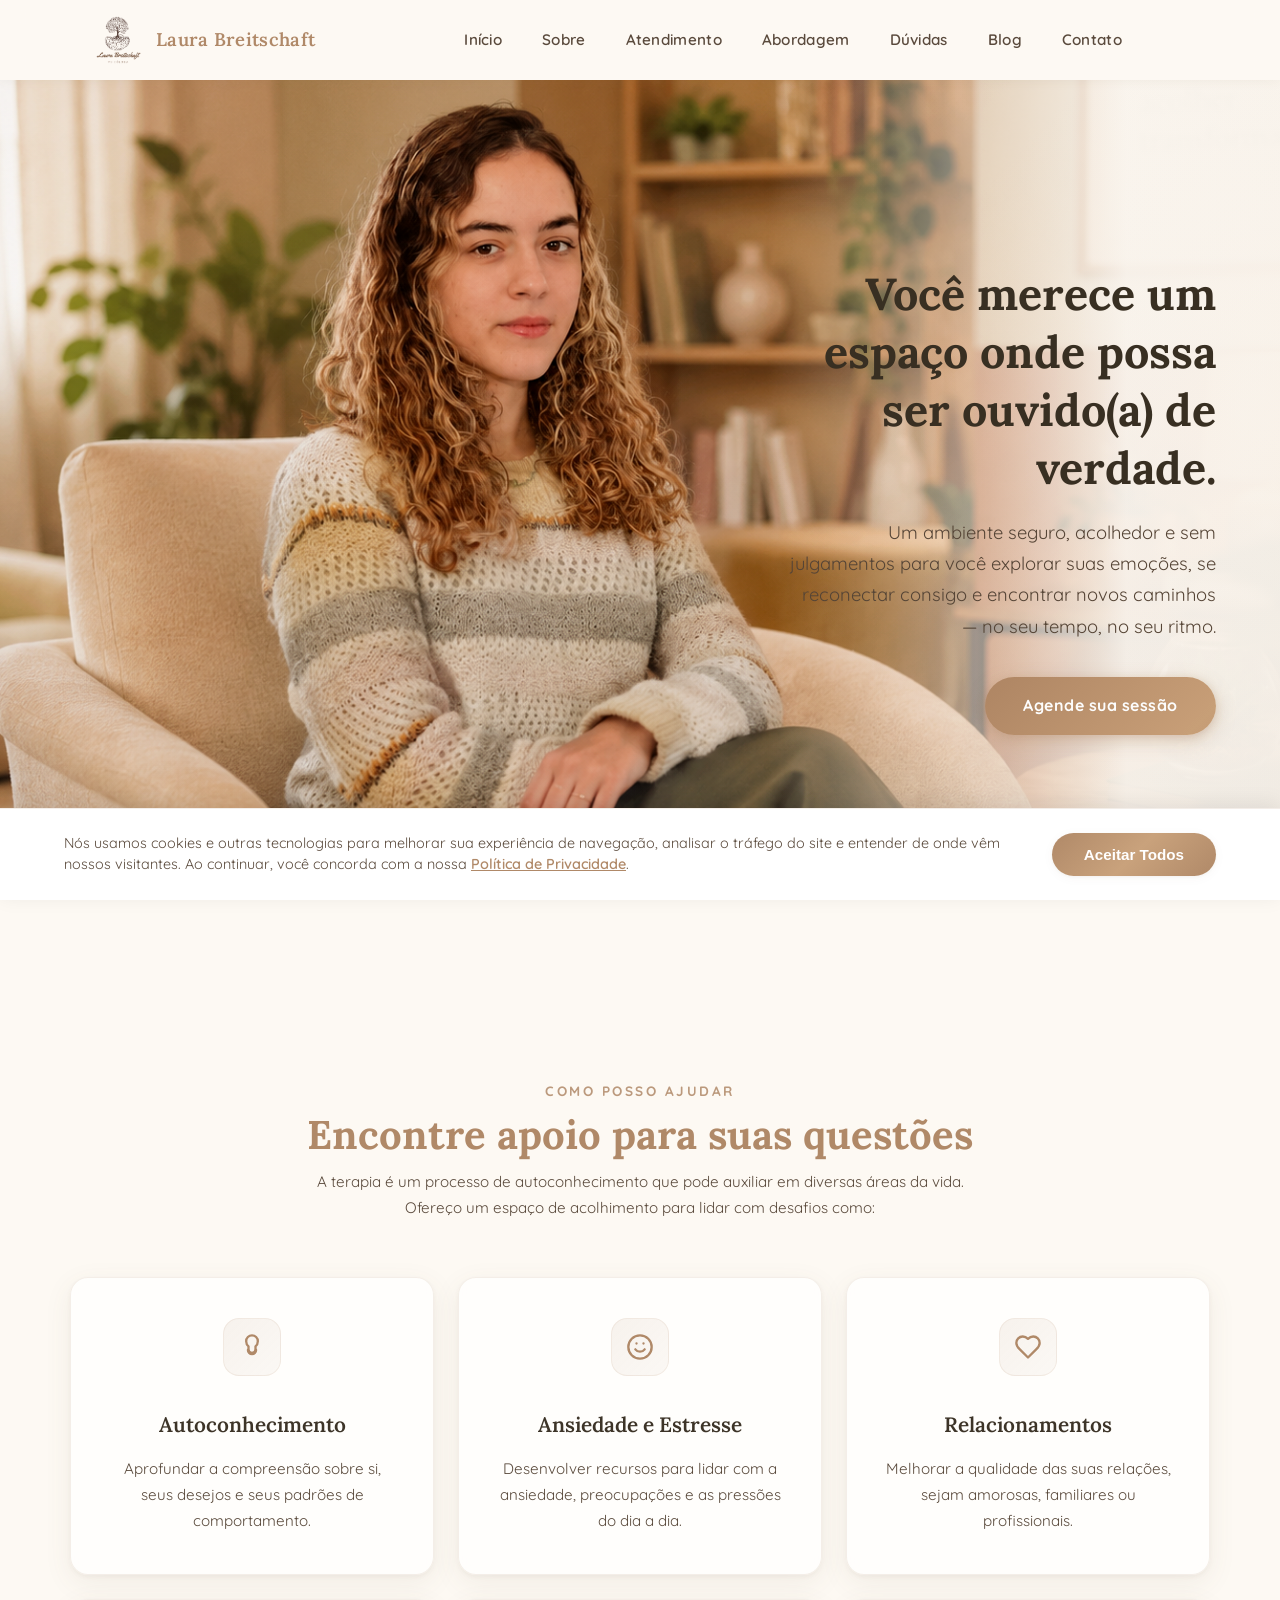
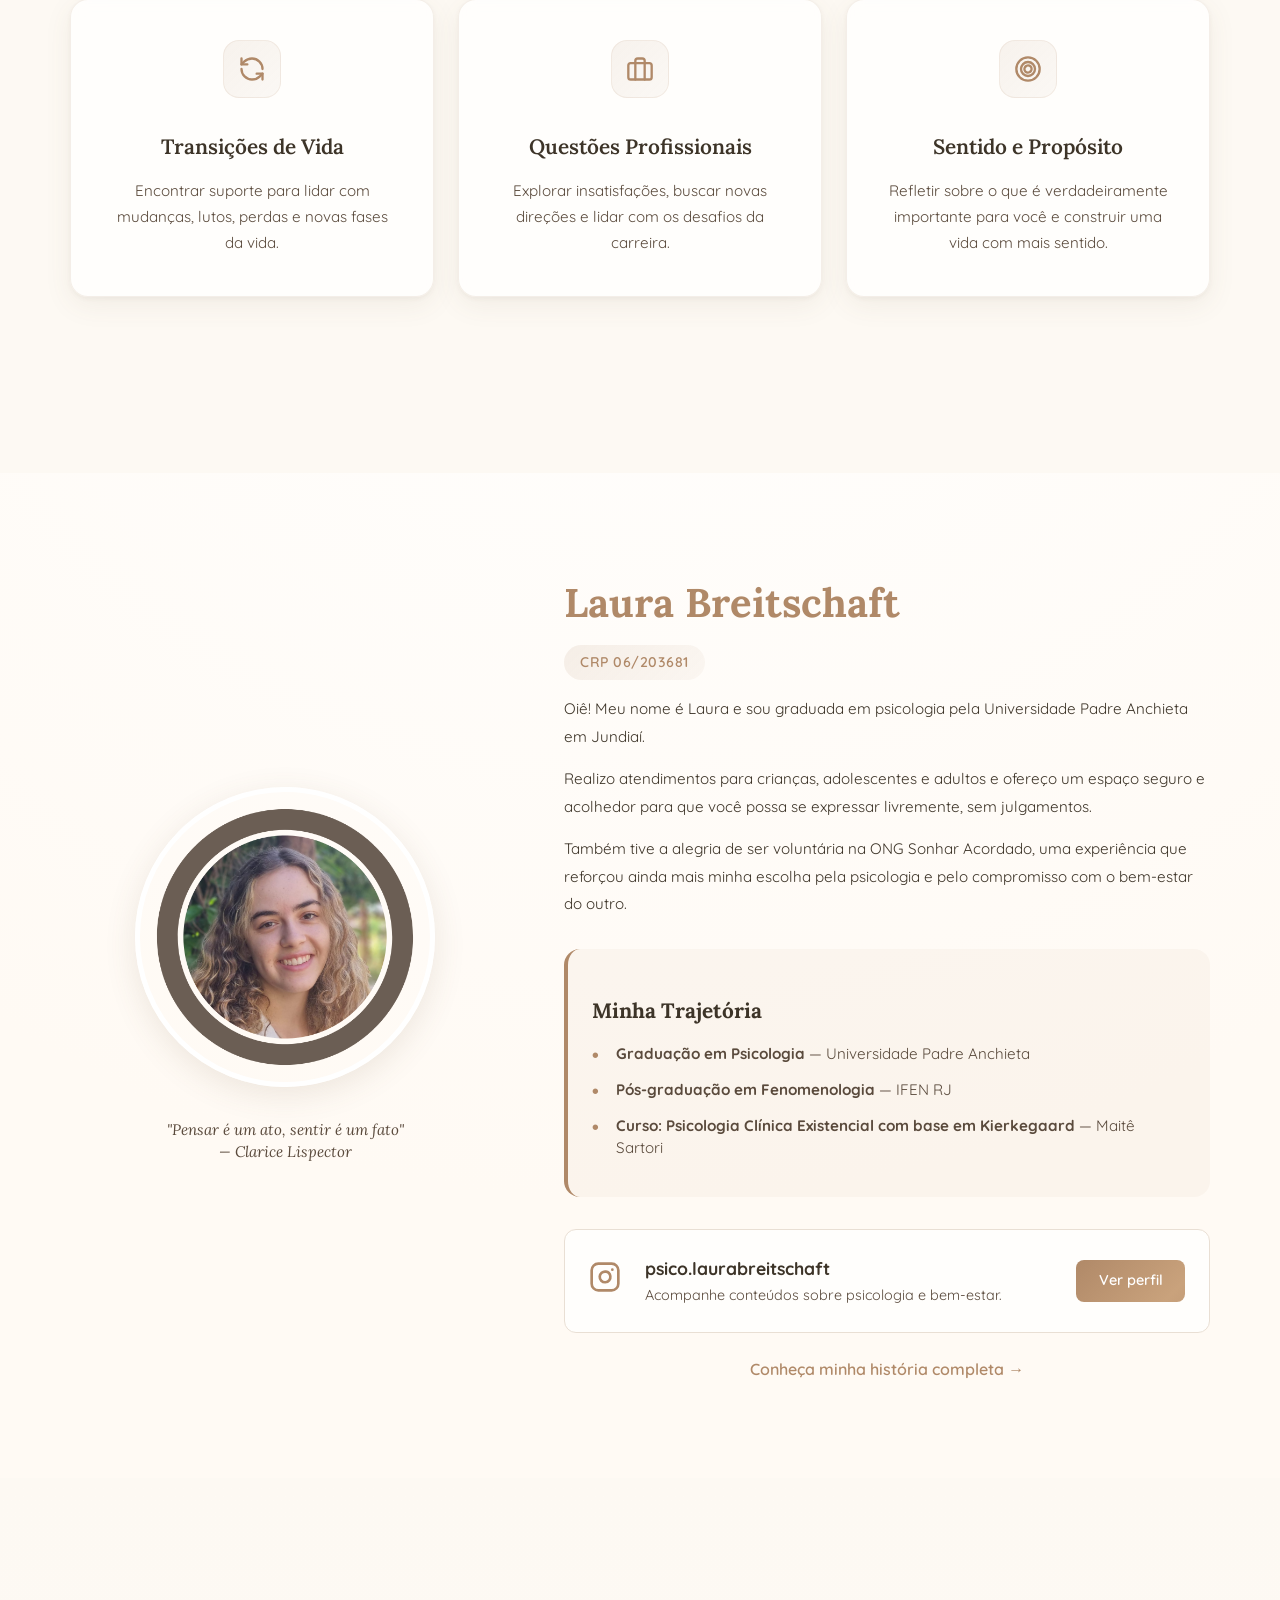
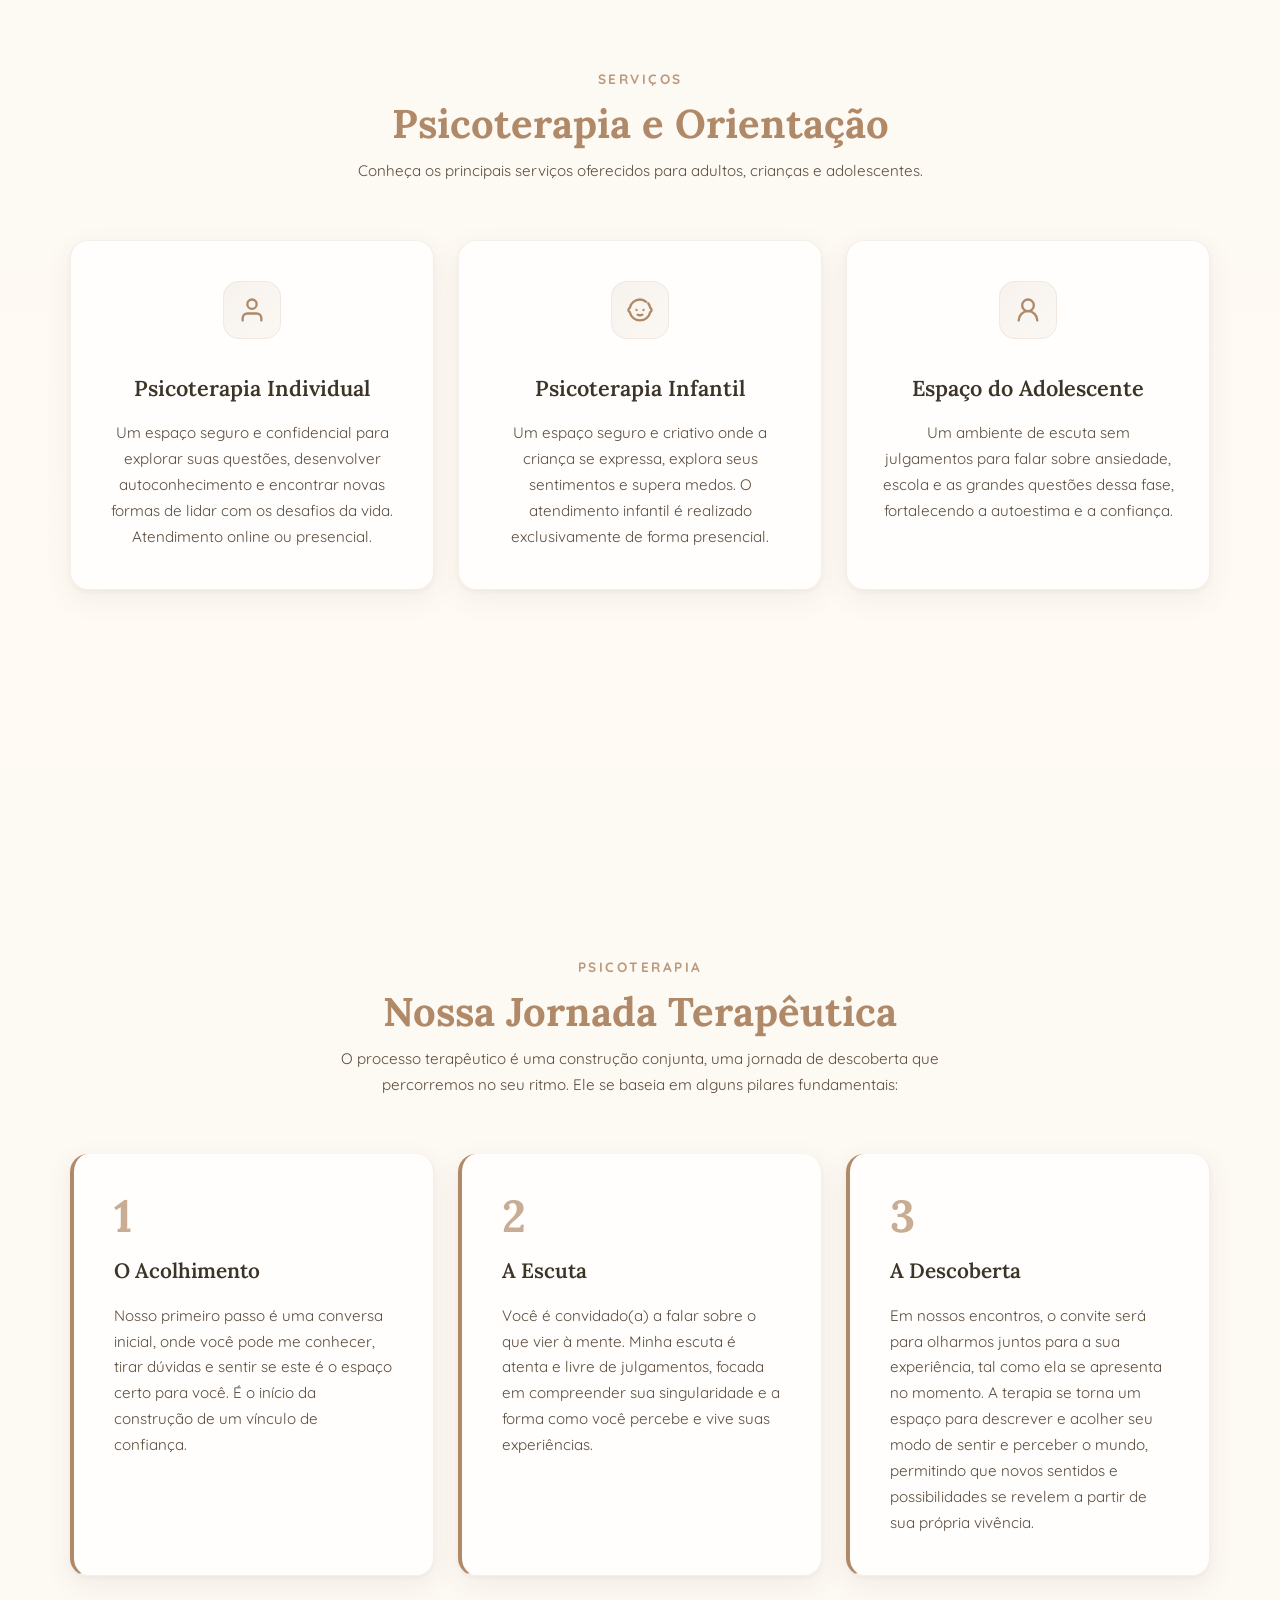
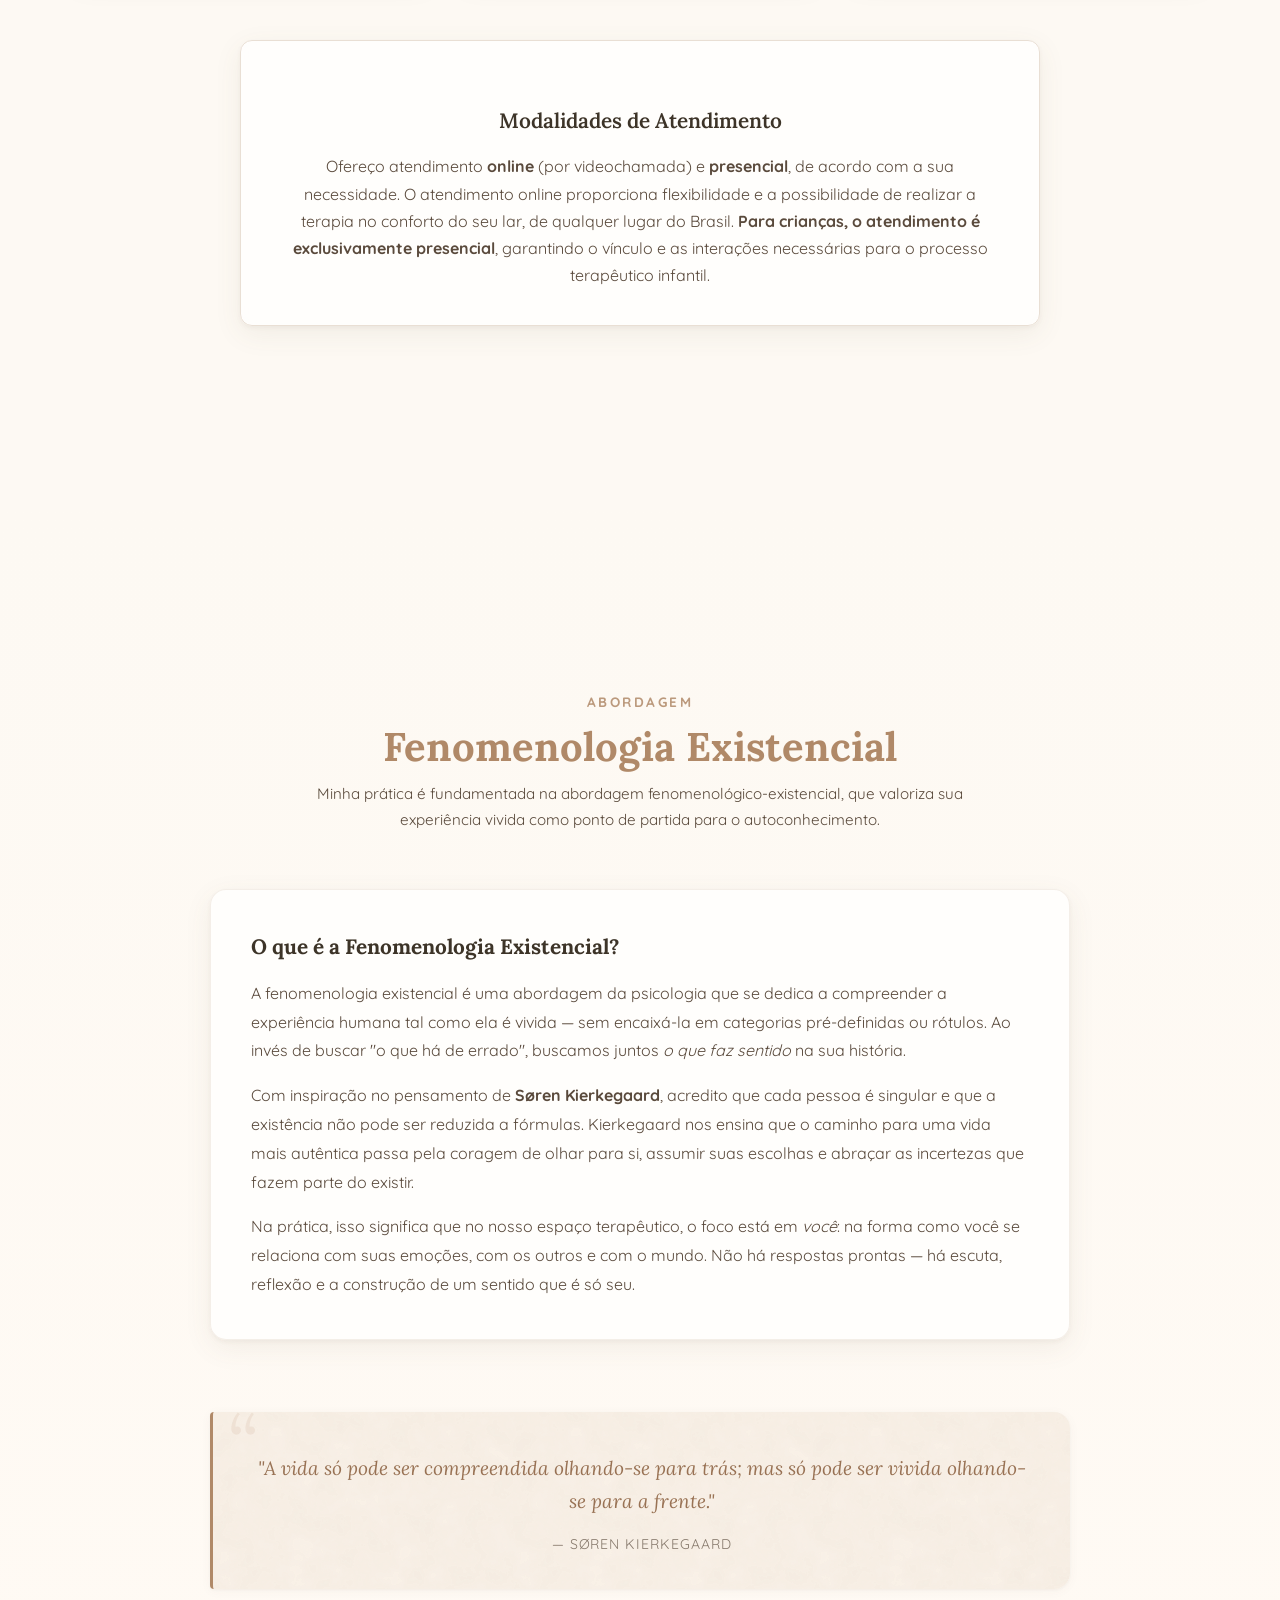
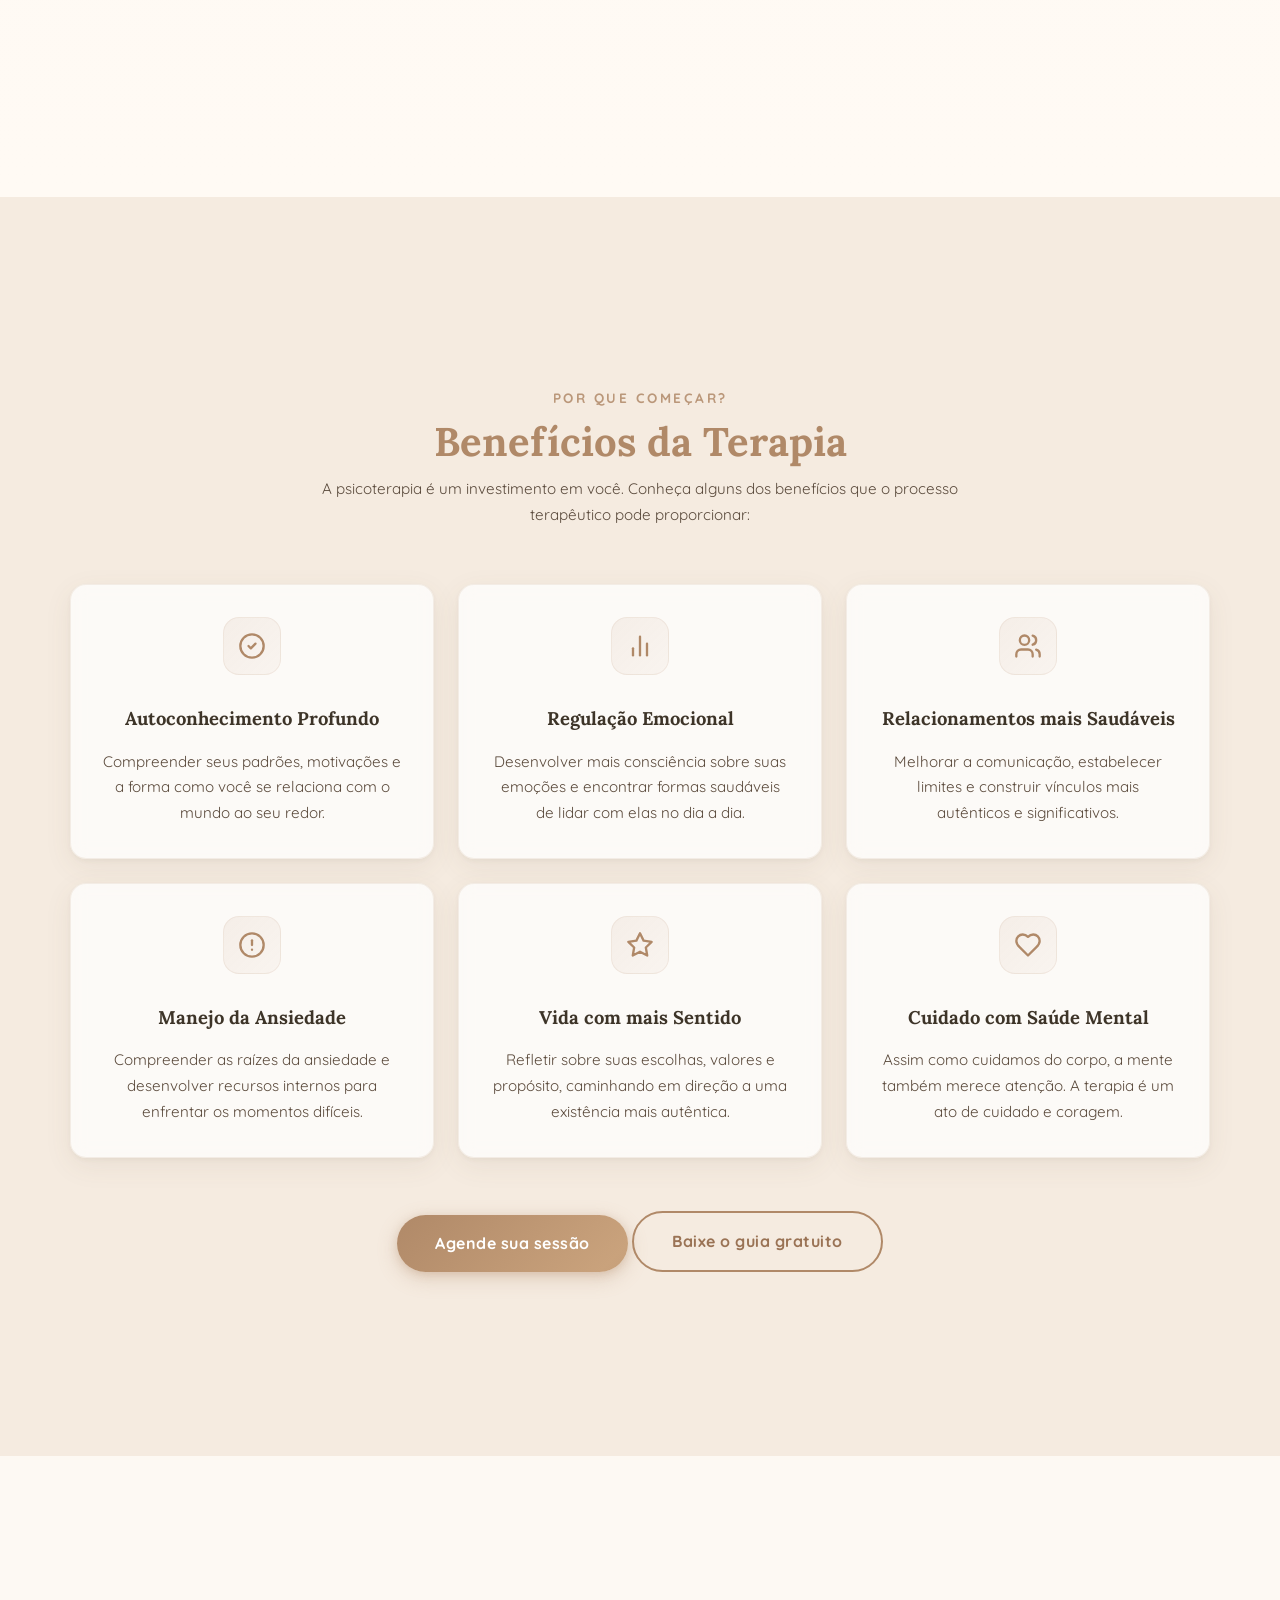
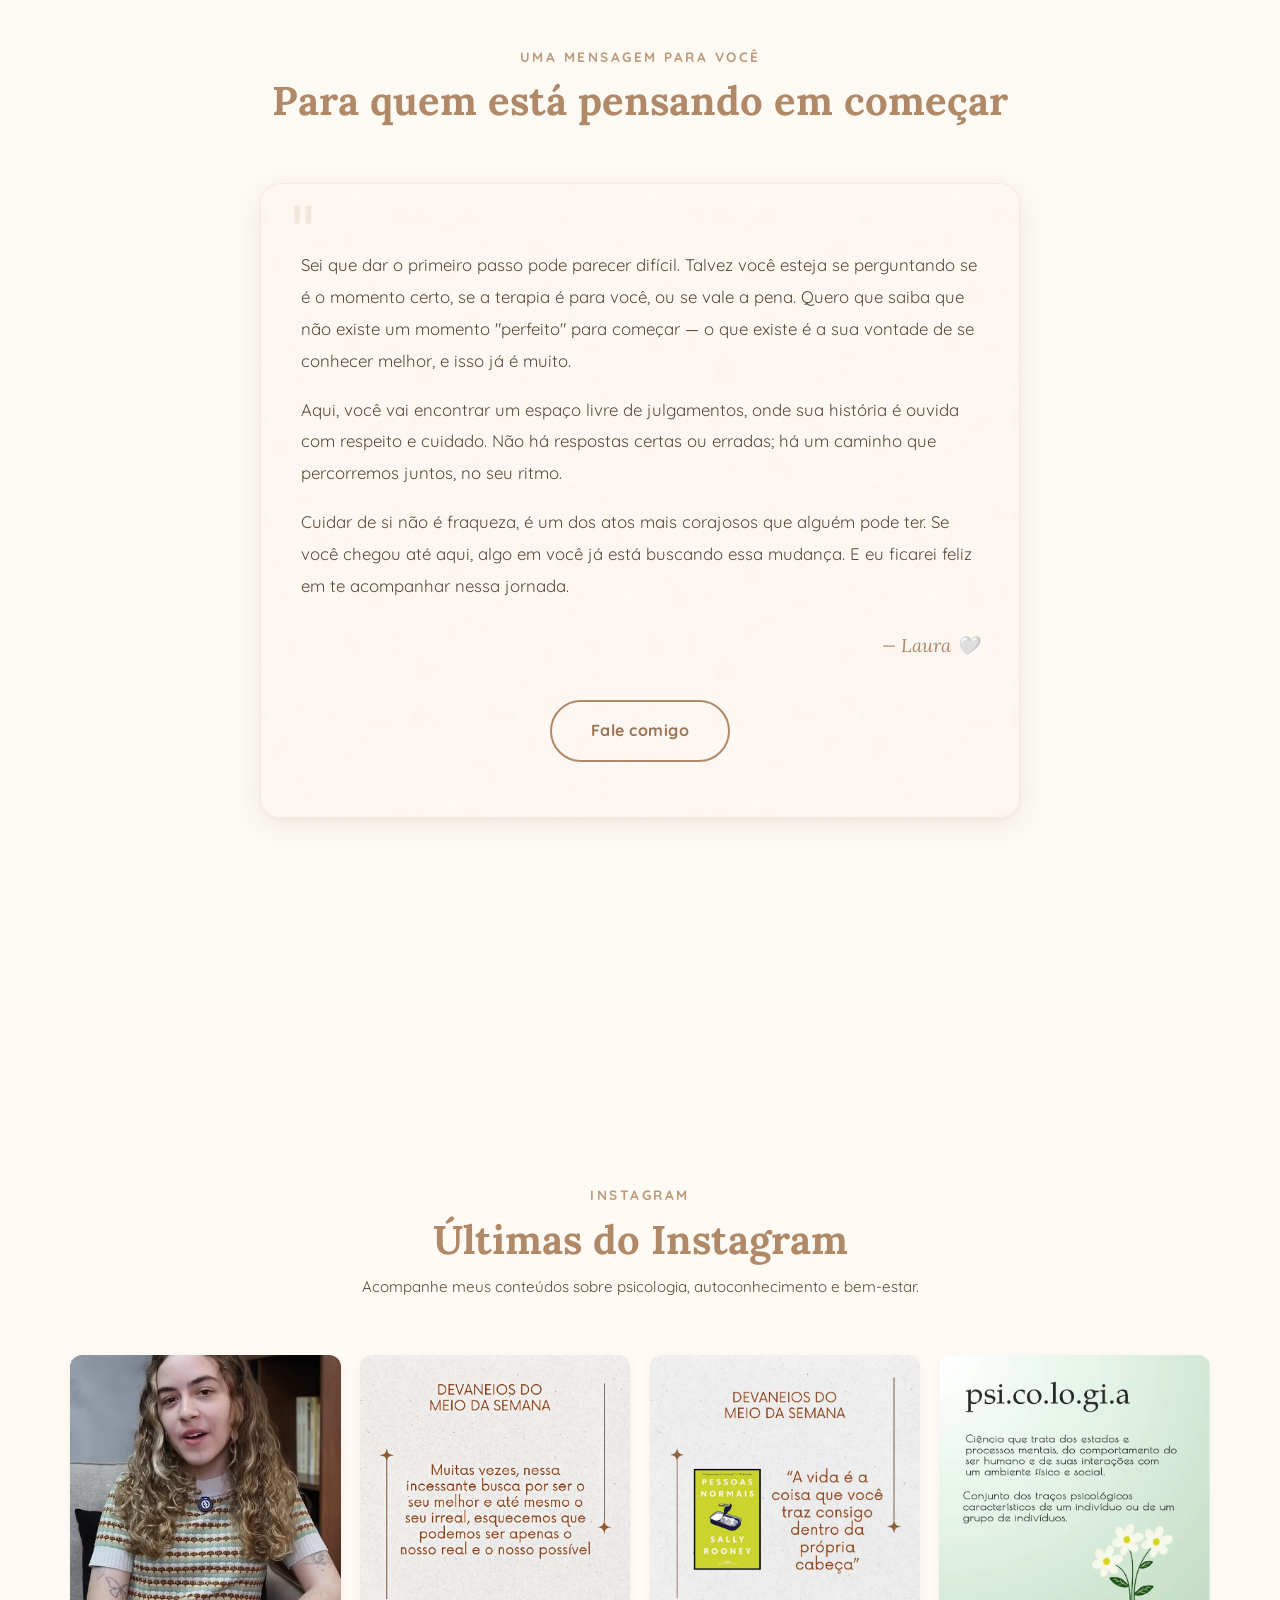
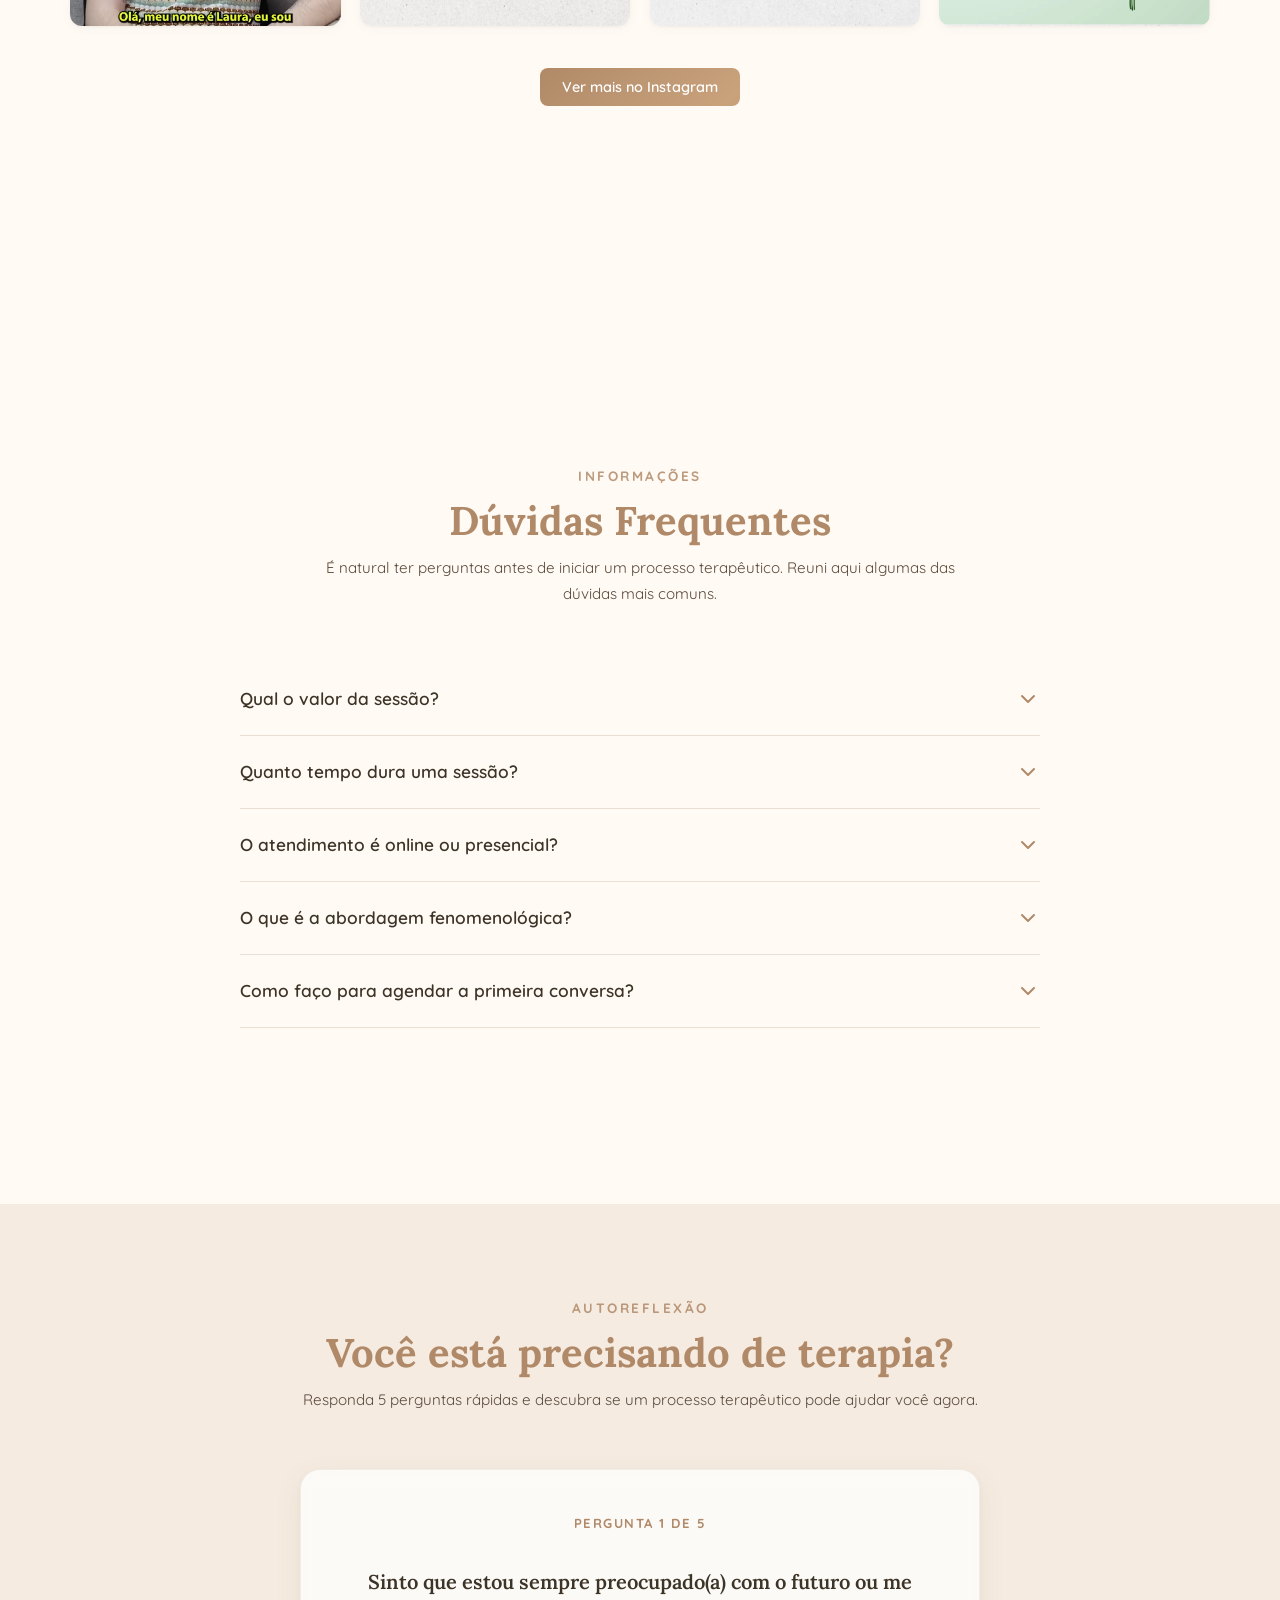
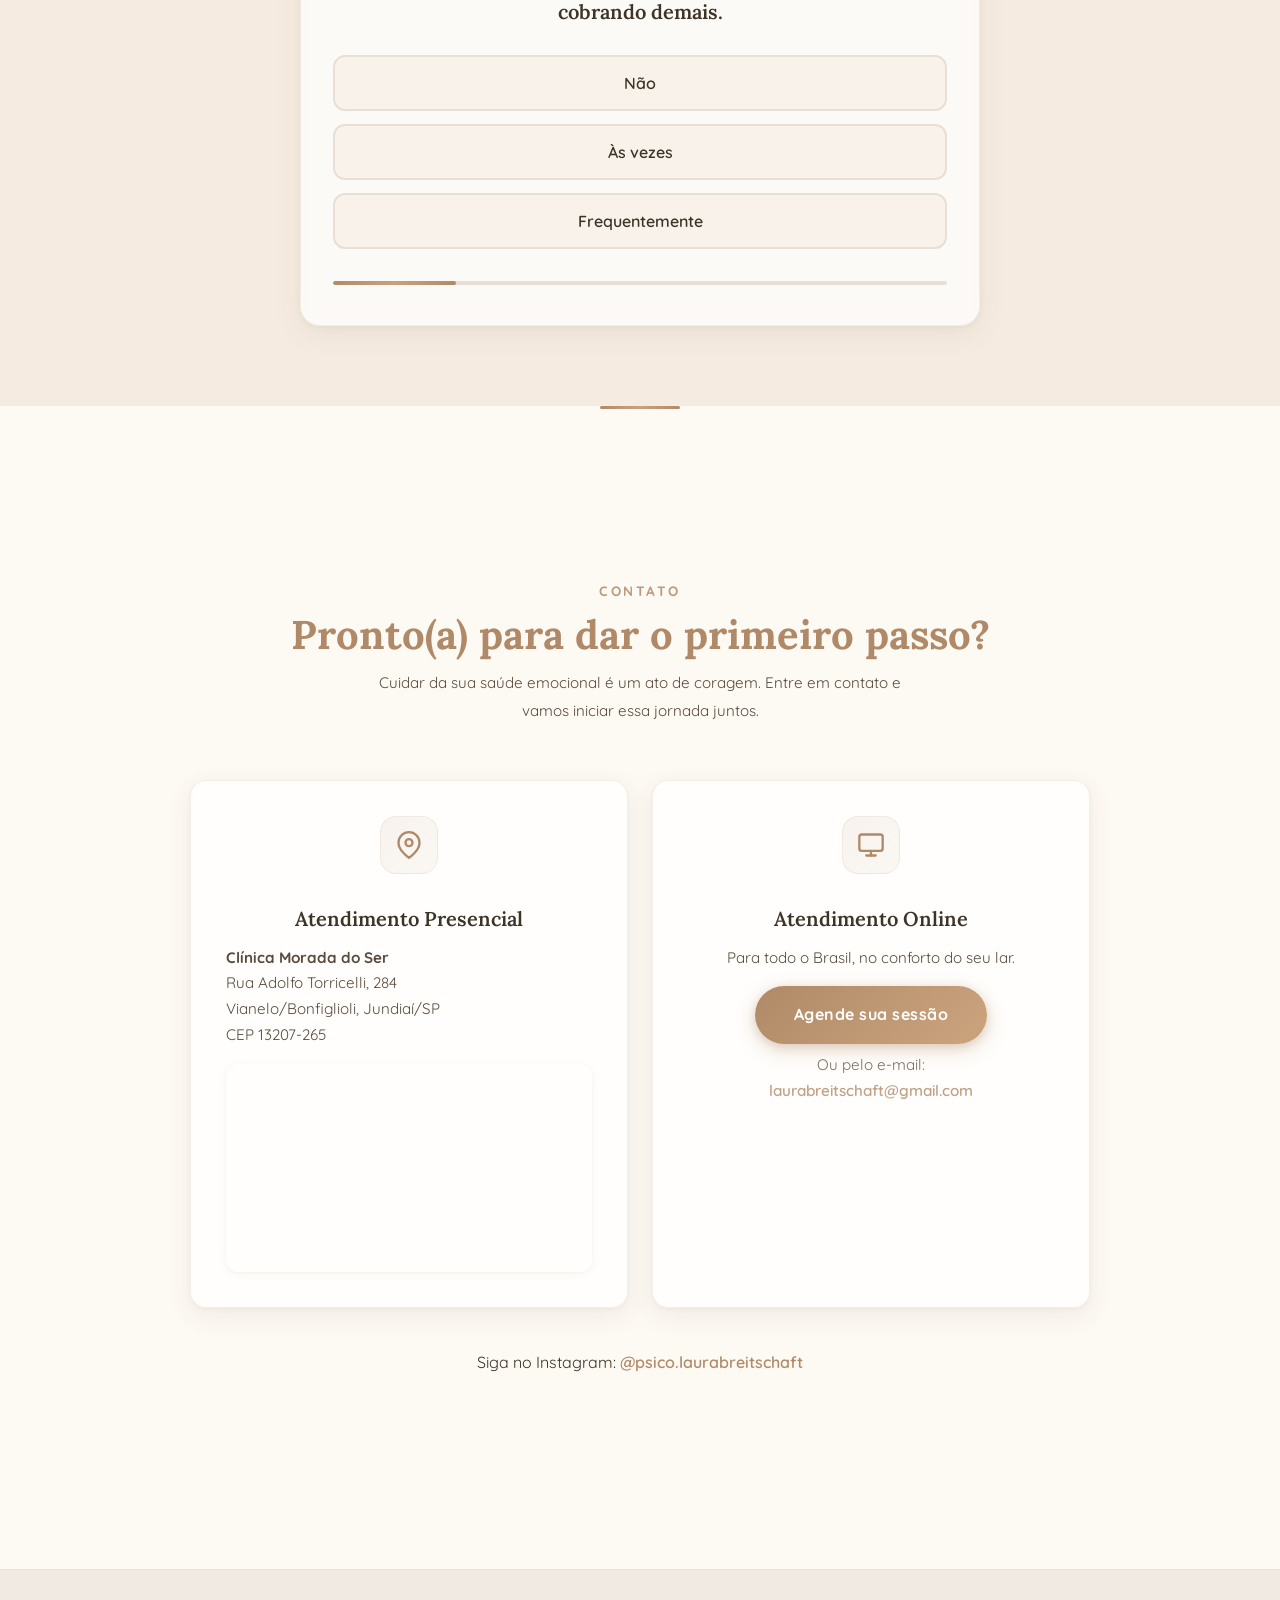
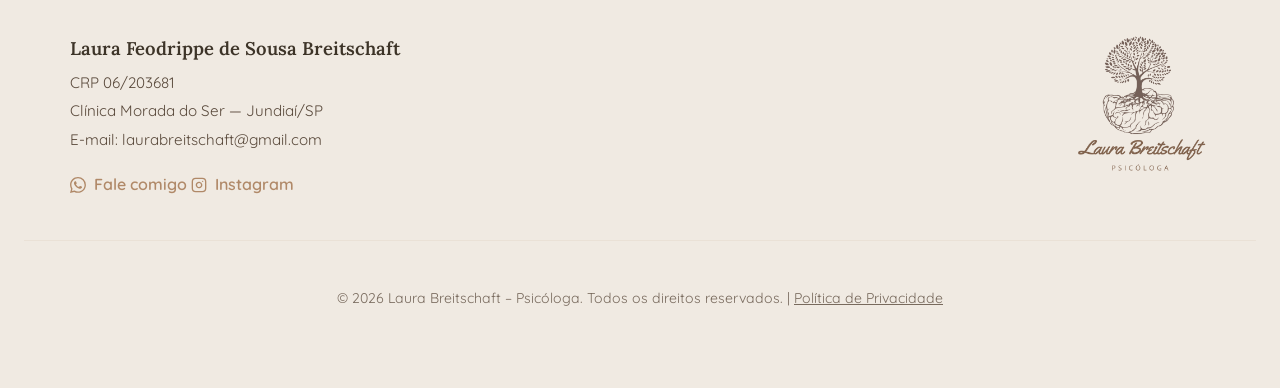
==== commit d962864c: "Add files via upload" ====
--- a/index.html
+++ b/index.html
@@ -28,14 +28,114 @@
         rel="stylesheet">
     <link href="https://unpkg.com/aos@2.3.1/dist/aos.css" rel="stylesheet">
     <meta name="description"
-        content="Psicóloga Laura Breitschaft — CRP 06/203681. Psicoterapia online e presencial com abordagem fenomenológico-existencial. Atendimento para crianças, adolescentes e adultos. Agende sua sessão.">
+        content="Psicóloga em Jundiaí — Laura Breitschaft (CRP 06/203681). Psicoterapia online e presencial com abordagem fenomenológico-existencial. Atendimento para crianças, adolescentes e adultos. Agende sua sessão.">
     <meta name="keywords"
-        content="psicóloga, psicoterapia online, psicoterapia presencial, terapia, Laura Breitschaft, fenomenologia, existencialismo, Kierkegaard, ansiedade, autoconhecimento, psicóloga Jundiaí">
+        content="psicóloga Jundiaí, psicóloga em Jundiaí, terapia Jundiaí, psicoterapia online, psicoterapia presencial, terapia para ansiedade, autoconhecimento, Laura Breitschaft, fenomenologia, existencialismo, psicóloga online Brasil">
     <meta name="author" content="Laura Breitschaft">
-    <title>Laura Breitschaft — Psicóloga | Psicoterapia Online e Presencial</title>
+    <title>Psicóloga em Jundiaí | Laura Breitschaft | Terapia Online e Presencial</title>
+
+    <!-- Open Graph -->
+    <meta property="og:title" content="Psicóloga em Jundiaí | Laura Breitschaft | Terapia Online e Presencial">
+    <meta property="og:description" content="Psicóloga CRP 06/203681 em Jundiaí. Psicoterapia online e presencial com abordagem fenomenológico-existencial. Atendimento para crianças, adolescentes e adultos.">
+    <meta property="og:image" content="img/sobre.png">
+    <meta property="og:url" content="">
+    <meta property="og:type" content="website">
+    <meta property="og:locale" content="pt_BR">
+    <meta property="og:site_name" content="Laura Breitschaft — Psicóloga em Jundiaí">
+
+    <!-- Twitter Card -->
+    <meta name="twitter:card" content="summary_large_image">
+    <meta name="twitter:title" content="Psicóloga em Jundiaí | Laura Breitschaft | Terapia Online e Presencial">
+    <meta name="twitter:description" content="Psicóloga CRP 06/203681 em Jundiaí. Psicoterapia online e presencial com abordagem fenomenológico-existencial.">
+    <meta name="twitter:image" content="img/sobre.png">
+
+    <!-- JSON-LD Structured Data -->
+<script type="application/ld+json">
+    {
+        "@context": "https://schema.org",
+        "@type": "ProfessionalService",
+        "name": "Laura Breitschaft — Psicóloga em Jundiaí",
+        "description": "Psicóloga em Jundiaí (CRP 06/203681). Psicoterapia online e presencial com abordagem fenomenológico-existencial. Atendimento para crianças, adolescentes e adultos.",
+        "url": "",
+        "telephone": "+5511948906433",
+        "email": "laurabreitschaft@gmail.com",
+        "image": "img/sobre.png",
+        "priceRange": "$$",
+        "address": {
+            "@type": "PostalAddress",
+            "streetAddress": "Rua Adolfo Torricelli, 284",
+            "addressLocality": "Jundiaí",
+            "addressRegion": "SP",
+            "postalCode": "13207-265",
+            "addressCountry": "BR"
+        },
+        "geo": {
+            "@type": "GeoCoordinates",
+            "latitude": "-23.1855",
+            "longitude": "-46.8948"
+        },
+        "areaServed": [
+            { "@type": "City", "name": "Jundiaí" },
+            { "@type": "State", "name": "São Paulo" },
+            { "@type": "Country", "name": "Brasil" }
+        ],
+        "hasOfferCatalog": {
+            "@type": "OfferCatalog",
+            "name": "Serviços de Psicologia em Jundiaí",
+            "itemListElement": [
+                {
+                    "@type": "Offer",
+                    "itemOffered": {
+                        "@type": "MedicalProcedure",
+                        "name": "Psicoterapia Individual",
+                        "description": "Sessão de psicoterapia individual online ou presencial em Jundiaí",
+                        "howPerformed": "Online e presencial"
+                    }
+                },
+                {
+                    "@type": "Offer",
+                    "itemOffered": {
+                        "@type": "MedicalProcedure",
+                        "name": "Psicoterapia Infantil",
+                        "description": "Atendimento psicológico para crianças presencial em Jundiaí",
+                        "howPerformed": "Presencial"
+                    }
+                },
+                {
+                    "@type": "Offer",
+                    "itemOffered": {
+                        "@type": "MedicalProcedure",
+                        "name": "Psicoterapia para Adolescentes",
+                        "description": "Atendimento psicológico para adolescentes em Jundiaí",
+                        "howPerformed": "Online e presencial"
+                    }
+                }
+            ]
+        },
+        "sameAs": [
+            "https://www.instagram.com/psico.laurabreitschaft/"
+        ],
+        "founder": {
+            "@type": "Person",
+            "name": "Laura Feodrippe de Sousa Breitschaft",
+            "honorificPrefix": "Psicóloga",
+            "credential": "CRP 06/203681",
+            "alumniOf": "Universidade Padre Anchieta",
+            "knowsAbout": ["Psicologia", "Fenomenologia Existencial", "Psicoterapia"],
+            "image": "img/sobre.png",
+            "sameAs": ["https://www.instagram.com/psico.laurabreitschaft/"]
+        }
+    }
+    </script>
+
+    <link rel="canonical" href="">
+    <link rel="icon" type="image/svg+xml" href="favicon.svg">
+    <link rel="apple-touch-icon" href="img/sobre.png">
 </head>
 
 <body>
+    <div class="scroll-progress" aria-hidden="true"></div>
+    <a class="skip-link" href="#conteudo-principal">Pular para o conteúdo</a>
     <header id="main-header">
         <nav class="navbar">
             <a href="#inicio" class="logo">
@@ -49,6 +149,7 @@
                 <li><a href="#atendimento">Atendimento</a></li>
                 <li><a href="#abordagem">Abordagem</a></li>
                 <li><a href="#faq">Dúvidas</a></li>
+                <li><a href="blog/index.html">Blog</a></li>
                 <li><a href="#contato">Contato</a></li>
             </ul>
 
@@ -60,12 +161,12 @@
         </nav>
     </header>
 
-    <main>
+    <main id="conteudo-principal">
         <!-- ======================== HERO ======================== -->
         <section id="inicio" class="hero">
             <div class="hero-image-container">
                 <div class="hero-image-background">
-                    <img src="img/back.png" alt="Sombra da foto de Laura Breitschaft">
+                    <img src="img/back.png" alt="" aria-hidden="true">
                 </div>
                 <div class="hero-image-foreground">
                     <img src="img/lauram.png" alt="Foto de perfil de Laura Breitschaft, psicóloga">
@@ -181,7 +282,7 @@
             <div class="sobre-container" data-aos="fade-right">
                 <div class="sobre-imagem">
                     <figure>
-                        <img src="img/sobre.png" alt="Foto de perfil de Laura Breitschaft, psicóloga">
+                        <img src="img/sobre.png" alt="Foto de perfil de Laura Breitschaft, psicóloga" loading="lazy">
                         <figcaption>"Pensar é um ato, sentir é um fato"<br>— Clarice Lispector</figcaption>
                     </figure>
                 </div>
@@ -221,6 +322,10 @@
                         </div>
                         <a href="https://www.instagram.com/psico.laurabreitschaft/" target="_blank"
                             class="instagram-button">Ver perfil</a>
+                    </div>
+
+                    <div class="sobre-cta-link" data-aos="fade-up">
+                        <a href="sobre.html">Conheça minha história completa →</a>
                     </div>
                 </div>
             </div>
@@ -447,6 +552,10 @@
                             coragem.</p>
                     </div>
                 </div>
+                <div class="cta-center" data-aos="fade-up">
+                    <a href="https://wa.me/5511948906433" target="_blank" class="btn-whatsapp">Agende sua sessão</a>
+                    <a href="baixar-guia.html" class="btn-whatsapp btn-whatsapp--secundario" style="margin-top:0.8rem;">Baixe o guia gratuito</a>
+                </div>
             </div>
         </section>
 
@@ -470,6 +579,9 @@
                         aqui, algo em você já está buscando essa mudança. E eu ficarei feliz em te acompanhar nessa
                         jornada.</p>
                     <div class="mensagem-assinatura">— Laura 🤍</div>
+                    <div class="cta-center" data-aos="fade-up">
+                        <a href="https://wa.me/5511948906433?text=Ol%C3%A1%2C%20gostaria%20de%20agendar%20uma%20conversa%20para%20me%20conhecer." target="_blank" class="btn-whatsapp btn-whatsapp--secundario">Fale comigo</a>
+                    </div>
                 </div>
             </div>
         </section>
@@ -487,7 +599,7 @@
                 <div class="instagram-grid">
                     <a href="https://www.instagram.com/p/DIKNqFlJ-dX/" target="_blank" class="instagram-post"
                         data-aos="fade-up">
-                        <img src="img/Post 3.png" alt="Post do Instagram">
+                        <img src="img/Post 3.png" alt="Post sobre autoconhecimento e bem-estar emocional" loading="lazy">
                         <div class="instagram-overlay">
                             <svg xmlns="http://www.w3.org/2000/svg" width="32" height="32" viewBox="0 0 24 24"
                                 fill="none" stroke="white" stroke-width="2" stroke-linecap="round"
@@ -500,7 +612,7 @@
                     </a>
                     <a href="https://www.instagram.com/p/C2xnpjUO1WF/" target="_blank" class="instagram-post"
                         data-aos="fade-up" data-aos-delay="100">
-                        <img src="img/Post 1.png" alt="Post do Instagram">
+                        <img src="img/Post 1.png" alt="Post sobre saúde mental e psicoterapia" loading="lazy">
                         <div class="instagram-overlay">
                             <svg xmlns="http://www.w3.org/2000/svg" width="32" height="32" viewBox="0 0 24 24"
                                 fill="none" stroke="white" stroke-width="2" stroke-linecap="round"
@@ -513,7 +625,7 @@
                     </a>
                     <a href="https://www.instagram.com/p/C3DolHhO0Mm/" target="_blank" class="instagram-post"
                         data-aos="fade-up" data-aos-delay="200">
-                        <img src="img/Post 2.png" alt="Post do Instagram">
+                        <img src="img/Post 2.png" alt="Post sobre psicologia e fenomenologia existencial" loading="lazy">
                         <div class="instagram-overlay">
                             <svg xmlns="http://www.w3.org/2000/svg" width="32" height="32" viewBox="0 0 24 24"
                                 fill="none" stroke="white" stroke-width="2" stroke-linecap="round"
@@ -526,7 +638,7 @@
                     </a>
                     <a href="https://www.instagram.com/p/C1zoVVPOZ9j/" target="_blank" class="instagram-post"
                         data-aos="fade-up" data-aos-delay="300">
-                        <img src="img/Post.png" alt="Post do Instagram sobre terapia">
+                        <img src="img/Post.png" alt="Post sobre a importancia da terapia" loading="lazy">
                         <div class="instagram-overlay">
                             <svg xmlns="http://www.w3.org/2000/svg" width="32" height="32" viewBox="0 0 24 24"
                                 fill="none" stroke="white" stroke-width="2" stroke-linecap="round"
@@ -634,16 +746,121 @@
             </div>
         </section>
 
-        <!-- ======================== CTA FINAL ======================== -->
+        <!-- ======================== QUIZ ======================== -->
+        <section id="quiz" class="quiz-section">
+            <div class="servicos-container">
+                <div class="section-header">
+                    <h3 class="jornada-pre-titulo">AUTOREFLEXÃO</h3>
+                    <h2 class="section-headline">Você está precisando de terapia?</h2>
+                    <p class="section-subtitle">Responda 5 perguntas rápidas e descubra se um processo terapêutico pode ajudar você agora.</p>
+                </div>
+
+                <div class="quiz-container" data-aos="fade-up">
+                    <!-- Quiz questions -->
+                    <div class="quiz-questions">
+                        <div class="quiz-question active" data-question="1">
+                            <span class="quiz-step">Pergunta 1 de 5</span>
+                            <h3 class="quiz-question-text">Sinto que estou sempre preocupado(a) com o futuro ou me cobrando demais.</h3>
+                            <div class="quiz-options">
+                                <button class="quiz-option" data-value="0">Não</button>
+                                <button class="quiz-option" data-value="1">Às vezes</button>
+                                <button class="quiz-option" data-value="2">Frequentemente</button>
+                            </div>
+                        </div>
+
+                        <div class="quiz-question" data-question="2">
+                            <span class="quiz-step">Pergunta 2 de 5</span>
+                            <h3 class="quiz-question-text">Tenho dificuldade em estabelecer limites ou dizer não nas minhas relações.</h3>
+                            <div class="quiz-options">
+                                <button class="quiz-option" data-value="0">Não</button>
+                                <button class="quiz-option" data-value="1">Às vezes</button>
+                                <button class="quiz-option" data-value="2">Frequentemente</button>
+                            </div>
+                        </div>
+
+                        <div class="quiz-question" data-question="3">
+                            <span class="quiz-step">Pergunta 3 de 5</span>
+                            <h3 class="quiz-question-text">Sinto que minha vida perdeu sentido ou que estou vivendo no automático.</h3>
+                            <div class="quiz-options">
+                                <button class="quiz-option" data-value="0">Não</button>
+                                <button class="quiz-option" data-value="1">Às vezes</button>
+                                <button class="quiz-option" data-value="2">Frequentemente</button>
+                            </div>
+                        </div>
+
+                        <div class="quiz-question" data-question="4">
+                            <span class="quiz-step">Pergunta 4 de 5</span>
+                            <h3 class="quiz-question-text">Meu sono ou apetite mudaram bastante nas últimas semanas.</h3>
+                            <div class="quiz-options">
+                                <button class="quiz-option" data-value="0">Não</button>
+                                <button class="quiz-option" data-value="1">Às vezes</button>
+                                <button class="quiz-option" data-value="2">Frequentemente</button>
+                            </div>
+                        </div>
+
+                        <div class="quiz-question" data-question="5">
+                            <span class="quiz-step">Pergunta 5 de 5</span>
+                            <h3 class="quiz-question-text">Sinto que preciso falar com alguém, mas não sei exatamente o que sinto.</h3>
+                            <div class="quiz-options">
+                                <button class="quiz-option" data-value="0">Não</button>
+                                <button class="quiz-option" data-value="1">Às vezes</button>
+                                <button class="quiz-option" data-value="2">Frequentemente</button>
+                            </div>
+                        </div>
+                    </div>
+
+                    <!-- Quiz progress bar -->
+                    <div class="quiz-progress">
+                        <div class="quiz-progress-bar"></div>
+                    </div>
+
+                    <!-- Quiz result -->
+                    <div class="quiz-result" style="display:none;">
+                        <div class="quiz-result-icon"></div>
+                        <h3 class="quiz-result-title"></h3>
+                        <p class="quiz-result-text"></p>
+                        <div class="quiz-result-cta">
+                            <a href="https://wa.me/5511948906433?text=Ol%C3%A1%2C%20fiz%20o%20quiz%20no%20seu%20site%20e%20gostaria%20de%20agendar%20uma%20sess%C3%A3o." target="_blank" class="btn-whatsapp">Agende sua sessão</a>
+                            <button class="btn-whatsapp btn-whatsapp--secundario quiz-restart">Refazer o quiz</button>
+                        </div>
+                    </div>
+                </div>
+            </div>
+        </section>
+
+        <!-- ======================== CONTATO ======================== -->
         <section id="contato" class="contato-section">
-            <h2 data-aos="fade-up">Pronto(a) para dar o primeiro passo?</h2>
-            <p data-aos="fade-up" data-aos-delay="100">Cuidar da sua saúde emocional é um ato de coragem. Entre em
-                contato e vamos iniciar essa jornada juntos.</p>
-            <a class="btn-whatsapp" href="https://wa.me/5511948906433" target="_blank" data-aos="fade-up"
-                data-aos-delay="200">Agende sua sessão!</a>
-            <p class="social-link" data-aos="fade-up" data-aos-delay="300">Siga no Instagram: <a
-                    href="https://www.instagram.com/psico.laurabreitschaft/" target="_blank">@psico.laurabreitschaft</a>
-            </p>
+            <div class="servicos-container">
+                <div class="section-header">
+                    <h3 class="jornada-pre-titulo">CONTATO</h3>
+                    <h2 class="section-headline">Pronto(a) para dar o primeiro passo?</h2>
+                    <p class="section-subtitle">Cuidar da sua saúde emocional é um ato de coragem. Entre em contato e vamos iniciar essa jornada juntos.</p>
+                </div>
+
+                <div class="contato-grid">
+                    <div class="contato-card" data-aos="fade-up" data-aos-delay="100">
+                        <div class="card-icon">
+                            <svg xmlns="http://www.w3.org/2000/svg" width="24" height="24" viewBox="0 0 24 24" fill="none" stroke="currentColor" stroke-width="2" stroke-linecap="round" stroke-linejoin="round"><path d="M21 10c0 7-9 13-9 13s-9-6-9-13a9 9 0 0 1 18 0z"/><circle cx="12" cy="10" r="3"/></svg>
+                        </div>
+                        <h3>Atendimento Presencial</h3>
+                        <p class="contato-endereco"><strong>Clínica Morada do Ser</strong><br>Rua Adolfo Torricelli, 284<br>Vianelo/Bonfiglioli, Jundiaí/SP<br>CEP 13207-265</p>
+                        <div class="contato-mapa">
+                            <iframe src="https://www.google.com/maps?q=Rua+Adolfo+Torricelli+284+Jundiai+SP&output=embed" width="100%" height="200" style="border:0;border-radius:12px;" allowfullscreen="" loading="lazy" referrerpolicy="no-referrer-when-downgrade" title="Mapa do consultório"></iframe>
+                        </div>
+                    </div>
+                    <div class="contato-card" data-aos="fade-up" data-aos-delay="200">
+                        <div class="card-icon">
+                            <svg xmlns="http://www.w3.org/2000/svg" width="24" height="24" viewBox="0 0 24 24" fill="none" stroke="currentColor" stroke-width="2" stroke-linecap="round" stroke-linejoin="round"><rect x="2" y="3" width="20" height="14" rx="2" ry="2"/><line x1="8" y1="21" x2="16" y2="21"/><line x1="12" y1="17" x2="12" y2="21"/></svg>
+                        </div>
+                        <h3>Atendimento Online</h3>
+                        <p>Para todo o Brasil, no conforto do seu lar.</p>
+                        <a class="btn-whatsapp" href="https://wa.me/5511948906433" target="_blank">Agende sua sessão</a>
+                        <p class="contato-email">Ou pelo e-mail:<br><a href="mailto:laurabreitschaft@gmail.com">laurabreitschaft@gmail.com</a></p>
+                    </div>
+                </div>
+
+                <p class="social-link" data-aos="fade-up" data-aos-delay="300">Siga no Instagram: <a href="https://www.instagram.com/psico.laurabreitschaft/" target="_blank">@psico.laurabreitschaft</a></p>
+            </div>
         </section>
     </main>
 
@@ -652,6 +869,7 @@
             <div class="footer-contato">
                 <p class="footer-nome">Laura Feodrippe de Sousa Breitschaft</p>
                 <p class="footer-info">CRP 06/203681</p>
+                <p class="footer-info">Clínica Morada do Ser — Jundiaí/SP</p>
                 <p class="footer-info">E-mail: <a
                         href="mailto:laurabreitschaft@gmail.com">laurabreitschaft@gmail.com</a></p>
                 <a href="https://wa.me/5511948906433" target="_blank" class="footer-whatsapp"
@@ -663,9 +881,20 @@
                     </svg>
                     <span>Fale comigo</span>
                 </a>
+                <a href="https://www.instagram.com/psico.laurabreitschaft/" target="_blank" class="footer-instagram"
+                    aria-label="Siga no Instagram">
+                    <svg xmlns="http://www.w3.org/2000/svg" width="1em" height="1em" viewBox="0 0 24 24"
+                        fill="none" stroke="currentColor" stroke-width="2" stroke-linecap="round"
+                        stroke-linejoin="round">
+                        <rect x="2" y="2" width="20" height="20" rx="5" ry="5"></rect>
+                        <path d="M16 11.37A4 4 0 1 1 12.63 8 4 4 0 0 1 16 11.37z"></path>
+                        <line x1="17.5" y1="6.5" x2="17.51" y2="6.5"></line>
+                    </svg>
+                    <span>Instagram</span>
+                </a>
             </div>
             <div class="footer-logo">
-                <img src="img/logo-rodape.png" alt="Logo Laura Breitschaft Psicóloga">
+                <img src="img/logo-rodape.png" alt="Logo Laura Breitschaft Psicóloga" loading="lazy">
             </div>
         </div>
         <div class="footer-copy">
@@ -680,6 +909,7 @@
             <path
                 d="M13.601 2.326A7.854 7.854 0 0 0 7.994 0C3.627 0 .068 3.558.064 7.926c0 1.399.366 2.76 1.057 3.965L0 16l4.204-1.102a7.933 7.933 0 0 0 3.79.965h.004c4.368 0 7.926-3.558 7.93-7.93A7.898 7.898 0 0 0 13.6 2.326zM7.994 14.521a6.573 6.573 0 0 1-3.356-.92l-.24-.144-2.494.654.666-2.433-.156-.251a6.56 6.56 0 0 1-1.007-3.505c0-3.626 2.957-6.584 6.591-6.584a6.56 6.56 0 0 1 4.66 1.931 6.557 6.557 0 0 1 1.928 4.66c-.004 3.639-2.961 6.592-6.592 6.592zm3.615-4.934c-.197-.099-1.17-.578-1.353-.646-.182-.068-.315-.099-.445.099-.133.197-.513.646-.627.775-.114.133-.232.148-.43.05-.197-.1-.836-.308-1.592-.985-.59-.525-.985-1.175-1.103-1.372-.114-.198-.011-.304.088-.403.087-.088.197-.232.296-.346.1-.114.133-.198.198-.33.065-.134.034-.248-.015-.347-.05-.099-.445-1.076-.612-1.47-.16-.389-.323-.335-.445-.34-.114-.007-.247-.007-.38-.007a.729.729 0 0 0-.529.247c-.182.198-.691.677-.691 1.654 0 .977.71 1.916.81 2.049.098.133 1.394 2.132 3.383 2.992.47.205.84.326 1.129.418.475.152.904.129 1.246.08.38-.058 1.171-.48 1.338-.943.164-.464.164-.86.114-.943-.049-.084-.182-.133-.38-.232z" />
         </svg>
+        <span>Fale comigo</span>
     </a>
 
     <a href="#inicio" id="back-to-top-btn" aria-label="Voltar ao topo">
@@ -701,7 +931,6 @@
                 <button id="btn-aceitar-cookies" class="btn-cookie-aceitar">Aceitar Todos</button>
             </div>
         </div>
-    </div>
 
     <script src="https://unpkg.com/aos@2.3.1/dist/aos.js"></script>
     <script src="script.js"></script>
--- a/style.css
+++ b/style.css
@@ -6,14 +6,20 @@
     /* Paleta Principal */
     --cor-fundo: #fdf9f3;
     --cor-fundo-claro: #fffaf4;
+    --cor-fundo-intermediario: #f5ebe0;
     --cor-texto-principal: #3d3428;
-    --cor-texto-secundario: #6d5c4d;
+    --cor-texto-secundario: #5a4a3c;
     --cor-destaque: #b08968;
     --cor-destaque-hover: #c9a27c;
+    --cor-destaque-profundo: #9a7355;
     --cor-destaque-suave: #dfc8ad;
     --cor-borda: #e9dfd4;
     --cor-card: rgba(255, 255, 255, 0.72);
     --cor-card-hover: rgba(255, 255, 255, 0.92);
+
+    /* Ritmo de seções */
+    --padding-section: 5rem 1.5rem;
+    --padding-section-desktop: 6rem 1.5rem;
 
     /* Gradientes */
     --gradiente-hero: linear-gradient(135deg, rgba(253, 249, 243, 0.92) 0%, rgba(255, 250, 244, 0.7) 100%);
@@ -25,12 +31,22 @@
     --fonte-titulo: 'Lora', 'Georgia', serif;
     --fonte-corpo: 'Quicksand', 'Segoe UI', sans-serif;
 
-    /* Sombras */
-    --sombra-sutil: 0 2px 16px rgba(107, 83, 58, 0.06);
-    --sombra-card: 0 8px 32px rgba(107, 83, 58, 0.08);
-    --sombra-card-hover: 0 16px 48px rgba(107, 83, 58, 0.14);
-    --sombra-botao: 0 4px 20px rgba(176, 137, 104, 0.3);
-    --sombra-botao-hover: 0 8px 32px rgba(176, 137, 104, 0.45);
+    /* Type Scale (major-third ~1.25) */
+    --fs-hero: 2.6rem;
+    --fs-h1: 2rem;
+    --fs-h2: 1.3rem;
+    --fs-h3: 1.15rem;
+    --fs-body: 1rem;
+    --fs-small: 0.95rem;
+    --fs-caption: 0.88rem;
+    --fs-micro: 0.82rem;
+
+    /* Sombras (stacked — profundidade real) */
+    --sombra-sutil: 0 1px 3px rgba(107, 83, 58, 0.05), 0 2px 12px rgba(107, 83, 58, 0.04);
+    --sombra-card: 0 2px 4px rgba(107, 83, 58, 0.05), 0 8px 28px rgba(107, 83, 58, 0.08);
+    --sombra-card-hover: 0 4px 8px rgba(107, 83, 58, 0.08), 0 18px 48px rgba(107, 83, 58, 0.14);
+    --sombra-botao: 0 2px 8px rgba(176, 137, 104, 0.25), 0 6px 20px rgba(176, 137, 104, 0.3);
+    --sombra-botao-hover: 0 4px 12px rgba(176, 137, 104, 0.35), 0 10px 32px rgba(176, 137, 104, 0.45);
 
     /* Transições */
     --transicao-suave: all 0.4s cubic-bezier(0.25, 0.46, 0.45, 0.94);
@@ -61,12 +77,43 @@
     overflow: hidden;
 }
 
+body::before {
+    content: '';
+    position: fixed;
+    inset: 0;
+    pointer-events: none;
+    z-index: 0;
+    opacity: 0.028;
+    background-image: url("data:image/svg+xml,%3Csvg xmlns='http://www.w3.org/2000/svg' width='200' height='200'%3E%3Cfilter id='n'%3E%3CfeTurbulence type='fractalNoise' baseFrequency='0.85' numOctaves='3' /%3E%3C/filter%3E%3Crect width='200' height='200' filter='url(%23n)' /%3E%3C/svg%3E");
+    mix-blend-mode: multiply;
+}
+
 * {
     box-sizing: inherit;
 }
 
 main {
     display: block;
+}
+
+h3 {
+    font-size: var(--fs-h3);
+}
+
+/* Barra de progresso de leitura */
+.scroll-progress {
+    position: fixed;
+    top: 0;
+    left: 0;
+    width: 0%;
+    height: 3px;
+    background: var(--gradiente-cta);
+    z-index: 1100;
+    transition: width 0.1s linear;
+}
+
+section[id] {
+    scroll-margin-top: 5rem;
 }
 
 /* ============================================================
@@ -255,6 +302,29 @@
     left: 100%;
 }
 
+/* --- CTA Secundário (outline): para CTAs de menor urgência --- */
+.btn-whatsapp--secundario {
+    background: transparent;
+    color: var(--cor-destaque-profundo) !important;
+    border: 2px solid var(--cor-destaque);
+    box-shadow: none;
+}
+
+.btn-whatsapp--secundario::before {
+    background: linear-gradient(
+        90deg,
+        transparent,
+        rgba(176, 137, 104, 0.12),
+        transparent
+    );
+}
+
+.btn-whatsapp--secundario:hover {
+    background: var(--cor-destaque);
+    color: white !important;
+    box-shadow: var(--sombra-botao);
+}
+
 /* ============================================================
    Hero Section
    ============================================================ */
@@ -323,12 +393,20 @@
     width: 100%;
     height: 100%;
     object-fit: cover;
+    filter: brightness(0.97) contrast(1.05) saturate(1.02);
+}
+
+@media (max-width: 767px) {
+    .hero-image-container::after {
+        display: none;
+    }
 }
 
 .hero-content {
     max-width: 95%;
     position: relative;
     z-index: 3;
+    text-align: right;
 }
 
 .hero-content h1 {
@@ -347,7 +425,7 @@
     margin-bottom: 2.2rem;
     max-width: 520px;
     margin-left: auto;
-    margin-right: auto;
+    margin-right: 0;
 }
 
 /* ============================================================
@@ -363,8 +441,9 @@
 .ajuda-section,
 .abordagem-section,
 .beneficios-section,
-.mensagem-section {
-    padding: 3.5rem 1.5rem;
+.mensagem-section,
+.depoimentos-section {
+    padding: var(--padding-section);
 }
 
 .section-header {
@@ -377,7 +456,7 @@
 .contato-section h2,
 .sobre-texto h2 {
     font-family: var(--fonte-titulo);
-    font-size: 2rem;
+    font-size: var(--fs-h1);
     font-weight: 700;
     color: var(--cor-destaque);
     margin: 0.5rem 0;
@@ -386,10 +465,10 @@
 }
 
 .section-subtitle {
-    font-size: 1.08rem;
+    font-size: var(--fs-small);
     color: var(--cor-texto-secundario);
     max-width: 680px;
-    margin: 0.8rem auto 0;
+    margin: 0 auto;
     line-height: 1.7;
 }
 
@@ -423,8 +502,8 @@
     background: var(--cor-card);
     backdrop-filter: blur(8px);
     -webkit-backdrop-filter: blur(8px);
-    padding: 2.2rem;
-    border-radius: 16px;
+    padding: 2.5rem 2.2rem;
+    border-radius: 18px;
     text-align: center;
     transition: var(--transicao-suave);
     box-shadow: var(--sombra-card);
@@ -434,7 +513,8 @@
 }
 
 .ajuda-card::before,
-.servico-card::before {
+.servico-card::before,
+.jornada-card::before {
     content: '';
     position: absolute;
     top: 0;
@@ -447,7 +527,8 @@
 }
 
 .ajuda-card:hover::before,
-.servico-card:hover::before {
+.servico-card:hover::before,
+.jornada-card:hover::before {
     opacity: 1;
 }
 
@@ -457,6 +538,7 @@
     transform: translateY(-6px);
     box-shadow: var(--sombra-card-hover);
     background: var(--cor-card-hover);
+    border-color: var(--cor-destaque-suave);
 }
 
 .card-icon {
@@ -465,10 +547,11 @@
     display: inline-flex;
     align-items: center;
     justify-content: center;
-    width: 56px;
-    height: 56px;
-    border-radius: 14px;
+    width: 58px;
+    height: 58px;
+    border-radius: 16px;
     background: linear-gradient(135deg, rgba(176, 137, 104, 0.1), rgba(176, 137, 104, 0.05));
+    border: 1px solid rgba(176, 137, 104, 0.12);
     transition: var(--transicao-suave);
 }
 
@@ -487,7 +570,7 @@
 .servico-card h3,
 .jornada-card h3 {
     font-family: var(--fonte-titulo);
-    font-size: 1.2rem;
+    font-size: var(--fs-h2);
     font-weight: 600;
     margin-top: 1rem;
     margin-bottom: 0.6rem;
@@ -495,13 +578,13 @@
 }
 
 .servico-card h3 {
-    font-size: 1.35rem;
+    font-size: calc(var(--fs-h2) + 0.05rem);
 }
 
 .ajuda-card p,
 .servico-card p,
 .jornada-card p {
-    font-size: 0.95rem;
+    font-size: var(--fs-small);
     line-height: 1.7;
     margin-bottom: 0;
     color: var(--cor-texto-secundario);
@@ -573,6 +656,7 @@
 }
 
 .sobre-texto p {
+    font-size: var(--fs-small);
     text-align: center;
     line-height: 1.8;
     margin-bottom: 0.8rem;
@@ -688,6 +772,24 @@
     transform: translateY(-2px);
 }
 
+.sobre-cta-link {
+    margin-top: 1.5rem;
+    text-align: center;
+    margin-bottom: 0;
+}
+
+.sobre-cta-link a {
+    color: var(--cor-destaque);
+    font-weight: 600;
+    text-decoration: none;
+    font-size: 1rem;
+    transition: var(--transicao-rapida);
+}
+
+.sobre-cta-link a:hover {
+    color: var(--cor-destaque-hover);
+}
+
 /* ============================================================
    Atendimento Section
    ============================================================ */
@@ -717,7 +819,7 @@
 
 .jornada-numero {
     font-family: var(--fonte-titulo);
-    font-size: 2.8rem;
+    font-size: calc(var(--fs-hero) + 0.2rem);
     font-weight: 700;
     color: var(--cor-destaque);
     margin-bottom: 0.8rem;
@@ -810,26 +912,55 @@
 }
 
 .abordagem-citacao {
+    position: relative;
     font-family: var(--fonte-titulo);
     font-style: italic;
     text-align: center;
-    font-size: 1.15rem;
-    color: var(--cor-destaque);
-    padding: 1.5rem 2rem;
+    font-size: 1.2rem;
+    color: var(--cor-destaque-profundo);
+    padding: 2.5rem 2.5rem 2rem;
     border-left: 3px solid var(--cor-destaque);
-    background: rgba(176, 137, 104, 0.05);
-    border-radius: 0 12px 12px 0;
-    margin: 1.5rem 0;
-    line-height: 1.6;
+    background: rgba(245, 235, 224, 0.6);
+    border-radius: 4px 16px 16px 4px;
+    margin: 2rem 0;
+    line-height: 1.7;
+    box-shadow: var(--sombra-sutil);
+    overflow: hidden;
+}
+
+.abordagem-citacao::before {
+    content: '';
+    position: absolute;
+    inset: 0;
+    pointer-events: none;
+    opacity: 0.06;
+    background-image: url("data:image/svg+xml,%3Csvg xmlns='http://www.w3.org/2000/svg' width='300' height='300'%3E%3Cfilter id='p'%3E%3CfeTurbulence type='fractalNoise' baseFrequency='0.04' numOctaves='5' seed='3' /%3E%3CfeColorMatrix values='0 0 0 0 0.4 0 0 0 0 0.3 0 0 0 0 0.2 0 0 0 1 0' /%3E%3C/filter%3E%3Crect width='300' height='300' filter='url(%23p)' /%3E%3C/svg%3E");
+    mix-blend-mode: multiply;
+}
+
+.abordagem-citacao::after {
+    content: '\201C';
+    position: absolute;
+    top: -0.5rem;
+    left: 0.8rem;
+    font-size: 5rem;
+    font-family: var(--fonte-titulo);
+    color: var(--cor-destaque);
+    opacity: 0.12;
+    line-height: 1;
+    pointer-events: none;
 }
 
 .abordagem-citacao cite {
     display: block;
-    margin-top: 0.6rem;
-    font-size: 0.9rem;
+    margin-top: 1rem;
+    font-size: 0.88rem;
     font-style: normal;
+    font-family: var(--fonte-corpo);
+    letter-spacing: 1px;
+    text-transform: uppercase;
     color: var(--cor-texto-secundario);
-    opacity: 0.8;
+    opacity: 0.7;
 }
 
 /* ============================================================
@@ -837,7 +968,7 @@
    ============================================================ */
 
 .beneficios-section {
-    background: var(--cor-fundo-claro);
+    background: var(--cor-fundo-intermediario);
     text-align: center;
 }
 
@@ -882,6 +1013,7 @@
 .beneficio-card:hover {
     transform: translateY(-5px);
     box-shadow: var(--sombra-card-hover);
+    border-color: var(--cor-destaque-suave);
 }
 
 .beneficio-card .card-icon {
@@ -890,14 +1022,14 @@
 
 .beneficio-card h3 {
     font-family: var(--fonte-titulo);
-    font-size: 1.15rem;
+    font-size: var(--fs-h3);
     margin-top: 0.8rem;
     margin-bottom: 0.5rem;
     color: var(--cor-texto-principal);
 }
 
 .beneficio-card p {
-    font-size: 0.95rem;
+    font-size: var(--fs-small);
     line-height: 1.7;
     color: var(--cor-texto-secundario);
     margin-bottom: 0;
@@ -916,7 +1048,7 @@
 .mensagem-card {
     max-width: 760px;
     margin: 0 auto;
-    background: var(--cor-card);
+    background: rgba(255, 250, 244, 0.85);
     backdrop-filter: blur(8px);
     -webkit-backdrop-filter: blur(8px);
     padding: 3rem 2.5rem;
@@ -924,7 +1056,18 @@
     box-shadow: var(--sombra-card);
     border: 1px solid rgba(233, 223, 212, 0.5);
     position: relative;
+    overflow: hidden;
     transition: var(--transicao-suave);
+}
+
+.mensagem-card::before {
+    content: '';
+    position: absolute;
+    inset: 0;
+    pointer-events: none;
+    opacity: 0.04;
+    background-image: url("data:image/svg+xml,%3Csvg xmlns='http://www.w3.org/2000/svg' width='300' height='300'%3E%3Cfilter id='p'%3E%3CfeTurbulence type='fractalNoise' baseFrequency='0.04' numOctaves='5' seed='7' /%3E%3CfeColorMatrix values='0 0 0 0 0.4 0 0 0 0 0.3 0 0 0 0 0.2 0 0 0 1 0' /%3E%3C/filter%3E%3Crect width='300' height='300' filter='url(%23p)' /%3E%3C/svg%3E");
+    mix-blend-mode: multiply;
 }
 
 .mensagem-card:hover {
@@ -972,7 +1115,6 @@
 
 .instagram-section {
     background-color: var(--cor-fundo-claro);
-    padding: 5rem 1.5rem;
     text-align: center;
 }
 
@@ -1033,6 +1175,28 @@
 }
 
 /* ============================================================
+   Blog Home Section
+   ============================================================ */
+.blog-home-section {
+    background: var(--cor-fundo);
+    text-align: center;
+}
+
+.blog-home-grid {
+    display: grid;
+    grid-template-columns: 1fr;
+    gap: 1.5rem;
+    max-width: 960px;
+    margin: 0 auto;
+}
+
+@media (min-width: 768px) {
+    .blog-home-grid {
+        grid-template-columns: repeat(2, 1fr);
+    }
+}
+
+/* ============================================================
    FAQ Section
    ============================================================ */
 
@@ -1186,7 +1350,7 @@
 
 .footer-nome {
     font-family: var(--fonte-titulo);
-    font-size: 1.2rem;
+    font-size: var(--fs-h3);
     font-weight: 600;
     color: var(--cor-texto-principal);
     margin: 0 0 0.5rem 0;
@@ -1194,7 +1358,7 @@
 
 .footer-info {
     margin: 0.25rem 0;
-    font-size: 0.95rem;
+    font-size: var(--fs-small);
 }
 
 .footer-info a {
@@ -1228,7 +1392,7 @@
     margin-top: 2.5rem;
     padding-top: 2rem;
     border-top: 1px solid var(--cor-borda);
-    font-size: 0.88rem;
+    font-size: var(--fs-caption);
     opacity: 0.8;
 }
 
@@ -1238,40 +1402,64 @@
 
 .whatsapp-float {
     position: fixed;
-    width: 58px;
-    height: 58px;
     bottom: 24px;
     right: 24px;
-    background-color: #25D366;
-    color: #FFF;
-    border-radius: 50%;
-    box-shadow: 0 4px 16px rgba(37, 211, 102, 0.35);
+    height: 56px;
+    background: var(--cor-destaque);
+    color: #fff;
+    border-radius: 50px;
+    box-shadow: 0 4px 16px rgba(176, 137, 104, 0.4);
     z-index: 999;
     display: flex;
     align-items: center;
-    justify-content: center;
-    transition: var(--transicao-suave);
+    gap: 0;
+    padding: 0 18px;
+    text-decoration: none;
+    overflow: hidden;
+    transition: width 0.4s cubic-bezier(0.25, 0.46, 0.45, 0.94), box-shadow 0.3s ease;
     animation: pulse-whatsapp 2.5s infinite;
+}
+
+.whatsapp-float span {
+    white-space: nowrap;
+    font-weight: 700;
+    font-size: 0.95rem;
+    letter-spacing: 0.3px;
+    max-width: 0;
+    opacity: 0;
+    overflow: hidden;
+    transition: max-width 0.4s ease 0.1s, opacity 0.3s ease 0.2s;
+}
+
+.whatsapp-float:hover {
+    box-shadow: 0 6px 24px rgba(176, 137, 104, 0.55);
+    animation: none;
+}
+
+.whatsapp-float:hover span {
+    max-width: 140px;
+    opacity: 1;
+    margin-left: 10px;
+}
+
+.whatsapp-float:hover svg {
+    transform: scale(1);
 }
 
 @keyframes pulse-whatsapp {
     0%, 100% {
-        box-shadow: 0 4px 16px rgba(37, 211, 102, 0.35);
+        box-shadow: 0 4px 16px rgba(176, 137, 104, 0.35);
     }
     50% {
-        box-shadow: 0 4px 24px rgba(37, 211, 102, 0.55);
-    }
-}
-
-.whatsapp-float:hover {
-    transform: scale(1.12);
-    box-shadow: 0 6px 24px rgba(37, 211, 102, 0.5);
-    animation: none;
+        box-shadow: 0 4px 24px rgba(176, 137, 104, 0.6);
+    }
 }
 
 .whatsapp-float svg {
-    width: 30px;
-    height: 30px;
+    width: 28px;
+    height: 28px;
+    flex-shrink: 0;
+    transition: transform 0.3s ease;
 }
 
 /* ============================================================
@@ -1391,52 +1579,78 @@
     .section-header h2,
     .contato-section h2,
     .sobre-texto h2 {
-        font-size: 2.5rem;
+        font-size: calc(var(--fs-h1) + 0.5rem);
+    }
+
+    .sobre-section,
+    .servicos-section,
+    .faq-section,
+    .jornada-section,
+    .instagram-section,
+    .ajuda-section,
+    .abordagem-section,
+    .beneficios-section,
+    .mensagem-section,
+    .depoimentos-section {
+        padding: var(--padding-section-desktop);
     }
 
     .hero {
         display: flex;
         flex-direction: row;
-        justify-content: flex-start;
-        text-align: left;
+        justify-content: flex-end;
+        text-align: right;
         min-height: 90vh;
         padding: 0;
-        background: url('img/laura.png') no-repeat center center;
+        background: url('img/hero.png') no-repeat center center;
         background-size: cover;
-        background-position: 70% 50%;
+        background-position: 30% 10%;
         background-attachment: fixed;
+        overflow: hidden;
+        filter: brightness(0.97) contrast(1.05) saturate(1.02);
     }
 
     .hero::before {
         content: '';
         position: absolute;
         top: 0;
-        left: 0;
-        width: 55%;
+        right: 0;
+        width: 40%;
         height: 100%;
-        background: linear-gradient(90deg, rgba(253, 249, 243, 0.95) 60%, transparent 100%);
+        background: linear-gradient(270deg, rgba(253, 249, 243, 0.97) 30%, transparent 100%);
         z-index: 1;
+    }
+
+    .hero::after {
+        content: '';
+        position: absolute;
+        inset: 0;
+        background: linear-gradient(135deg, rgba(176, 137, 104, 0.08) 0%, transparent 50%, rgba(176, 137, 104, 0.05) 100%);
+        z-index: 1;
+        pointer-events: none;
     }
 
     .hero-image-container {
         display: none;
     }
 
-    .hero-content {
-        max-width: 560px;
-        padding: 0 5%;
-        z-index: 2;
-    }
-
-    .hero-content h1 {
-        font-size: 2.6rem;
-        color: var(--cor-texto-principal);
-    }
+.hero-content {
+    max-width: 560px;
+    padding: 0 5%;
+    z-index: 2;
+    text-align: right;
+}
+
+.hero-content h1 {
+    font-size: var(--fs-hero);
+    color: var(--cor-texto-principal);
+}
 
     .hero-content p {
         font-size: 1.15rem;
         color: var(--cor-texto-secundario);
-        margin-left: 0;
+        margin-left: auto;
+        margin-right: 0;
         max-width: 480px;
     }
 
@@ -1498,14 +1712,19 @@
     .footer-container {
         flex-direction: row;
         justify-content: space-between;
-        align-items: center;
+        align-items: flex-start;
         text-align: left;
-        gap: 2rem;
+        gap: 3rem;
+    }
+
+    .footer-contato {
+        max-width: 480px;
     }
 
     .footer-logo {
         order: 0;
         text-align: right;
+        flex-shrink: 0;
     }
 
     .instagram-grid {
@@ -1573,7 +1792,7 @@
     }
 
     .hero-content h1 {
-        font-size: 2.8rem;
+        font-size: calc(var(--fs-hero) + 0.2rem);
     }
 }
 
@@ -1602,3 +1821,502 @@
 ::-webkit-scrollbar-thumb:hover {
     background: var(--cor-destaque);
 }
+
+/* ============================================================
+   Skip Link (Acessibilidade)
+   ============================================================ */
+.skip-link {
+    position: fixed;
+    top: -100px;
+    left: 16px;
+    background: var(--cor-destaque);
+    color: #fff;
+    padding: 0.6rem 1.4rem;
+    border-radius: 0 0 8px 8px;
+    z-index: 10000;
+    font-weight: 600;
+    font-size: 0.95rem;
+    text-decoration: none;
+    transition: top 0.2s ease;
+}
+
+.skip-link:focus {
+    top: 0;
+}
+
+/* ============================================================
+   CTA Centralizado
+   ============================================================ */
+.cta-center {
+    text-align: center;
+    margin-top: 2.5rem;
+}
+
+/* ============================================================
+   Depoimentos Section
+   ============================================================ */
+.depoimentos-section {
+    background-color: var(--cor-fundo-claro);
+    text-align: center;
+}
+
+.depoimentos-grid {
+    display: grid;
+    grid-template-columns: 1fr;
+    gap: 1.5rem;
+    max-width: 1140px;
+    margin: 0 auto;
+}
+
+.depoimento-card {
+    background: var(--cor-card);
+    backdrop-filter: blur(8px);
+    -webkit-backdrop-filter: blur(8px);
+    padding: 2.5rem;
+    border-radius: 16px;
+    text-align: left;
+    box-shadow: var(--sombra-card);
+    border: 1px solid rgba(233, 223, 212, 0.5);
+    transition: var(--transicao-suave);
+    position: relative;
+    overflow: hidden;
+}
+
+.depoimento-card:hover {
+    transform: translateY(-6px);
+    box-shadow: var(--sombra-card-hover);
+    border-color: var(--cor-destaque-suave);
+}
+
+.depoimento-card::before {
+    content: '';
+    position: absolute;
+    top: 0;
+    left: 0;
+    width: 100%;
+    height: 4px;
+    background: var(--gradiente-cta);
+    opacity: 0;
+    transition: opacity 0.4s ease;
+}
+
+.depoimento-card:hover::before {
+    opacity: 1;
+}
+
+.depoimento-card.depoimento-placeholder {
+    border: 2px dashed var(--cor-destaque-suave);
+}
+
+.depoimento-aspas {
+    display: block;
+    font-family: var(--fonte-titulo);
+    font-size: 3.5rem;
+    color: var(--cor-destaque);
+    opacity: 0.2;
+    line-height: 1;
+    margin-bottom: -0.5rem;
+}
+
+.depoimento-texto {
+    font-size: 1rem;
+    line-height: 1.8;
+    color: var(--cor-texto-secundario);
+    font-style: italic;
+    margin-bottom: 1.5rem;
+}
+
+.depoimento-autor {
+    display: flex;
+    flex-direction: column;
+    border-top: 1px solid var(--cor-borda);
+    padding-top: 1rem;
+}
+
+.depoimento-nome {
+    font-family: var(--fonte-titulo);
+    font-weight: 600;
+    color: var(--cor-texto-principal);
+    font-size: 1rem;
+}
+
+.depoimento-idade {
+    font-size: var(--fs-micro);
+    color: var(--cor-texto-secundario);
+    opacity: 0.8;
+}
+
+.placeholder-badge {
+    position: absolute;
+    top: 12px;
+    right: 12px;
+    background: linear-gradient(135deg, rgba(176, 137, 104, 0.18), rgba(176, 137, 104, 0.08));
+    color: var(--cor-destaque);
+    font-size: 0.72rem;
+    font-weight: 700;
+    letter-spacing: 0.8px;
+    text-transform: uppercase;
+    padding: 0.3rem 0.8rem;
+    border-radius: 6px;
+}
+
+.depoimentos-aviso {
+    text-align: center;
+    font-size: 0.82rem;
+    color: var(--cor-texto-secundario);
+    opacity: 0.7;
+    margin-top: 2.5rem;
+    font-style: italic;
+}
+
+/* ============================================================
+   Quiz Interativo
+   ============================================================ */
+.quiz-section {
+    background: var(--cor-fundo-intermediario);
+    text-align: center;
+}
+
+.quiz-container {
+    max-width: 680px;
+    margin: 0 auto;
+    background: var(--cor-card);
+    backdrop-filter: blur(8px);
+    -webkit-backdrop-filter: blur(8px);
+    border-radius: 20px;
+    box-shadow: var(--sombra-card);
+    border: 1px solid rgba(233, 223, 212, 0.5);
+    padding: 2.5rem 2rem;
+    overflow: hidden;
+    position: relative;
+}
+
+.quiz-question {
+    display: none;
+}
+
+.quiz-question.active {
+    display: block;
+    animation: quizFadeIn 0.4s ease;
+}
+
+@keyframes quizFadeIn {
+    from { opacity: 0; transform: translateY(12px); }
+    to { opacity: 1; transform: translateY(0); }
+}
+
+.quiz-step {
+    display: inline-block;
+    font-family: var(--fonte-corpo);
+    font-size: var(--fs-micro);
+    font-weight: 700;
+    letter-spacing: 1.5px;
+    text-transform: uppercase;
+    color: var(--cor-destaque);
+    margin-bottom: 0.8rem;
+}
+
+.quiz-question-text {
+    font-family: var(--fonte-titulo);
+    font-size: 1.25rem;
+    font-weight: 600;
+    color: var(--cor-texto-principal);
+    line-height: 1.5;
+    margin-bottom: 1.8rem;
+}
+
+.quiz-options {
+    display: flex;
+    flex-direction: column;
+    gap: 0.8rem;
+}
+
+.quiz-option {
+    display: block;
+    width: 100%;
+    padding: 1rem 1.5rem;
+    background: rgba(245, 235, 224, 0.5);
+    border: 2px solid var(--cor-borda);
+    border-radius: 12px;
+    font-family: var(--fonte-corpo);
+    font-size: 1rem;
+    font-weight: 600;
+    color: var(--cor-texto-principal);
+    cursor: pointer;
+    transition: var(--transicao-suave);
+    text-align: center;
+}
+
+.quiz-option:hover {
+    border-color: var(--cor-destaque);
+    background: rgba(176, 137, 104, 0.08);
+    transform: translateY(-2px);
+    box-shadow: var(--sombra-sutil);
+}
+
+.quiz-option.selected {
+    border-color: var(--cor-destaque);
+    background: rgba(176, 137, 104, 0.15);
+    color: var(--cor-destaque-profundo);
+}
+
+.quiz-progress {
+    margin-top: 2rem;
+    height: 4px;
+    background: var(--cor-borda);
+    border-radius: 2px;
+    overflow: hidden;
+}
+
+.quiz-progress-bar {
+    height: 100%;
+    width: 20%;
+    background: var(--gradiente-cta);
+    border-radius: 2px;
+    transition: width 0.5s cubic-bezier(0.25, 0.46, 0.45, 0.94);
+}
+
+.quiz-result {
+    text-align: center;
+    padding: 1rem 0;
+}
+
+.quiz-result-icon {
+    font-size: 3rem;
+    margin-bottom: 1rem;
+}
+
+.quiz-result-title {
+    font-family: var(--fonte-titulo);
+    font-size: 1.5rem;
+    font-weight: 700;
+    color: var(--cor-texto-principal);
+    margin-bottom: 1rem;
+}
+
+.quiz-result-text {
+    font-size: var(--fs-small);
+    line-height: 1.8;
+    color: var(--cor-texto-secundario);
+    margin-bottom: 2rem;
+    max-width: 500px;
+    margin-left: auto;
+    margin-right: auto;
+}
+
+.quiz-result-cta {
+    display: flex;
+    flex-direction: column;
+    gap: 1rem;
+    align-items: center;
+}
+
+.quiz-restart {
+    font-size: 0.9rem;
+    padding: 0.7rem 1.8rem;
+}
+
+/* ============================================================
+   Contato Grid & Mapa
+   ============================================================ */
+.contato-grid {
+    display: grid;
+    grid-template-columns: 1fr;
+    gap: 1.5rem;
+    max-width: 900px;
+    margin: 0 auto 2.5rem;
+}
+
+.contato-card {
+    background: var(--cor-card);
+    backdrop-filter: blur(8px);
+    -webkit-backdrop-filter: blur(8px);
+    padding: 2.2rem;
+    border-radius: 16px;
+    text-align: center;
+    box-shadow: var(--sombra-card);
+    border: 1px solid rgba(233, 223, 212, 0.5);
+    transition: var(--transicao-suave);
+}
+
+.contato-card:hover {
+    transform: translateY(-4px);
+    box-shadow: var(--sombra-card-hover);
+    border-color: var(--cor-destaque-suave);
+}
+
+.contato-card h3 {
+    font-family: var(--fonte-titulo);
+    font-size: 1.25rem;
+    font-weight: 600;
+    margin: 0.8rem 0 0.6rem;
+    color: var(--cor-texto-principal);
+}
+
+.contato-card p {
+    font-size: 0.95rem;
+    line-height: 1.7;
+    color: var(--cor-texto-secundario);
+    margin-bottom: 1rem;
+}
+
+.contato-endereco {
+    text-align: left;
+}
+
+.contato-mapa {
+    margin-top: 1rem;
+    border-radius: 12px;
+    overflow: hidden;
+    box-shadow: var(--sombra-sutil);
+}
+
+.contato-email {
+    margin-top: 0.8rem;
+    font-size: 0.9rem;
+    opacity: 0.8;
+}
+
+.contato-email a {
+    color: var(--cor-destaque);
+    font-weight: 600;
+    text-decoration: none;
+    transition: var(--transicao-rapida);
+}
+
+.contato-email a:hover {
+    color: var(--cor-destaque-hover);
+    text-decoration: underline;
+}
+
+.contato-section .social-link {
+    text-align: center;
+    margin-top: 0;
+}
+
+/* ============================================================
+   Footer Instagram
+   ============================================================ */
+.footer-instagram {
+    display: inline-flex;
+    align-items: center;
+    gap: 0.5rem;
+    margin-top: 0.6rem;
+    color: var(--cor-destaque);
+    text-decoration: none;
+    font-weight: 600;
+    transition: var(--transicao-rapida);
+}
+
+.footer-instagram:hover {
+    color: var(--cor-destaque-hover);
+    transform: translateX(3px);
+}
+
+/* ============================================================
+   Desktop: Depoimentos & Contato
+   ============================================================ */
+@media (min-width: 768px) {
+    .depoimentos-grid {
+        grid-template-columns: repeat(3, 1fr);
+    }
+
+    .contato-grid {
+        grid-template-columns: 1fr 1fr;
+    }
+}
+
+/* ============================================================
+   Focus States (Acessibilidade — Teclado)
+   ============================================================ */
+
+:focus-visible {
+    outline: 2px solid var(--cor-destaque);
+    outline-offset: 3px;
+    border-radius: 4px;
+}
+
+.btn-whatsapp:focus-visible,
+.whatsapp-float:focus-visible {
+    outline: 3px solid var(--cor-destaque-profundo);
+    outline-offset: 3px;
+}
+
+.nav-links a:focus-visible {
+    outline: 2px solid var(--cor-destaque);
+    outline-offset: 2px;
+}
+
+/* ============================================================
+   Reduced Motion (Acessibilidade)
+   ============================================================ */
+
+@media (prefers-reduced-motion: reduce) {
+    .hero {
+        background-attachment: scroll !important;
+    }
+
+    .scroll-progress {
+        display: none;
+    }
+
+    .whatsapp-float {
+        animation: none !important;
+    }
+
+    .back-to-top-btn {
+        transition: none !important;
+    }
+}
+
+/* ============================================================
+   Print
+   ============================================================ */
+
+@media print {
+    body::before,
+    .scroll-progress,
+    .whatsapp-float,
+    #back-to-top-btn,
+    .menu-hamburger,
+    .skip-link {
+        display: none !important;
+    }
+
+    header {
+        position: static;
+        box-shadow: none;
+    }
+
+    .hero {
+        min-height: auto;
+        background: none !important;
+        filter: none !important;
+        padding: 2rem 0;
+    }
+
+    .hero::before,
+    .hero::after {
+        display: none !important;
+    }
+
+    .hero-content {
+        max-width: 100%;
+    }
+
+    a[href]::after {
+        content: " (" attr(href) ")";
+        font-size: 0.8em;
+        color: #666;
+    }
+
+    .btn-whatsapp::after,
+    .btn-whatsapp--secundario::after {
+        content: none;
+    }
+
+    footer {
+        background: none;
+        border-top: 1px solid #ccc;
+    }
+}
